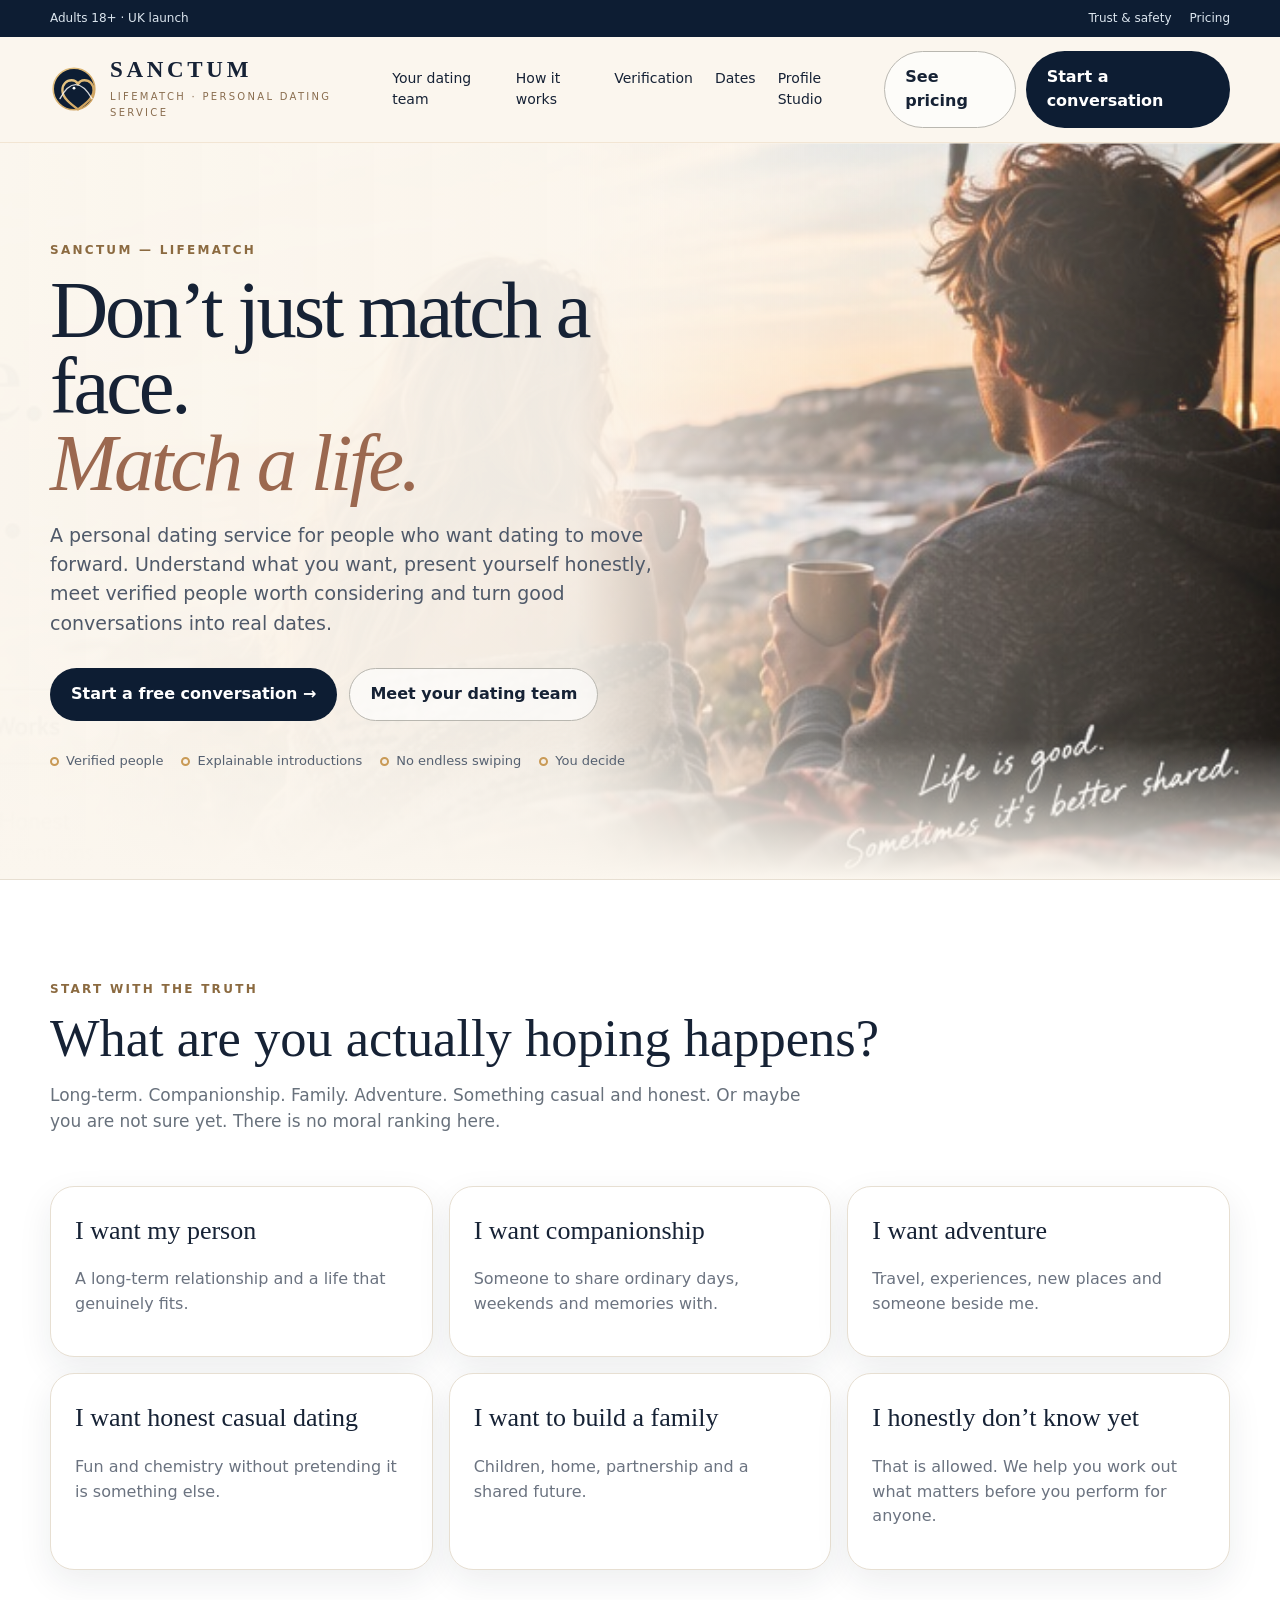
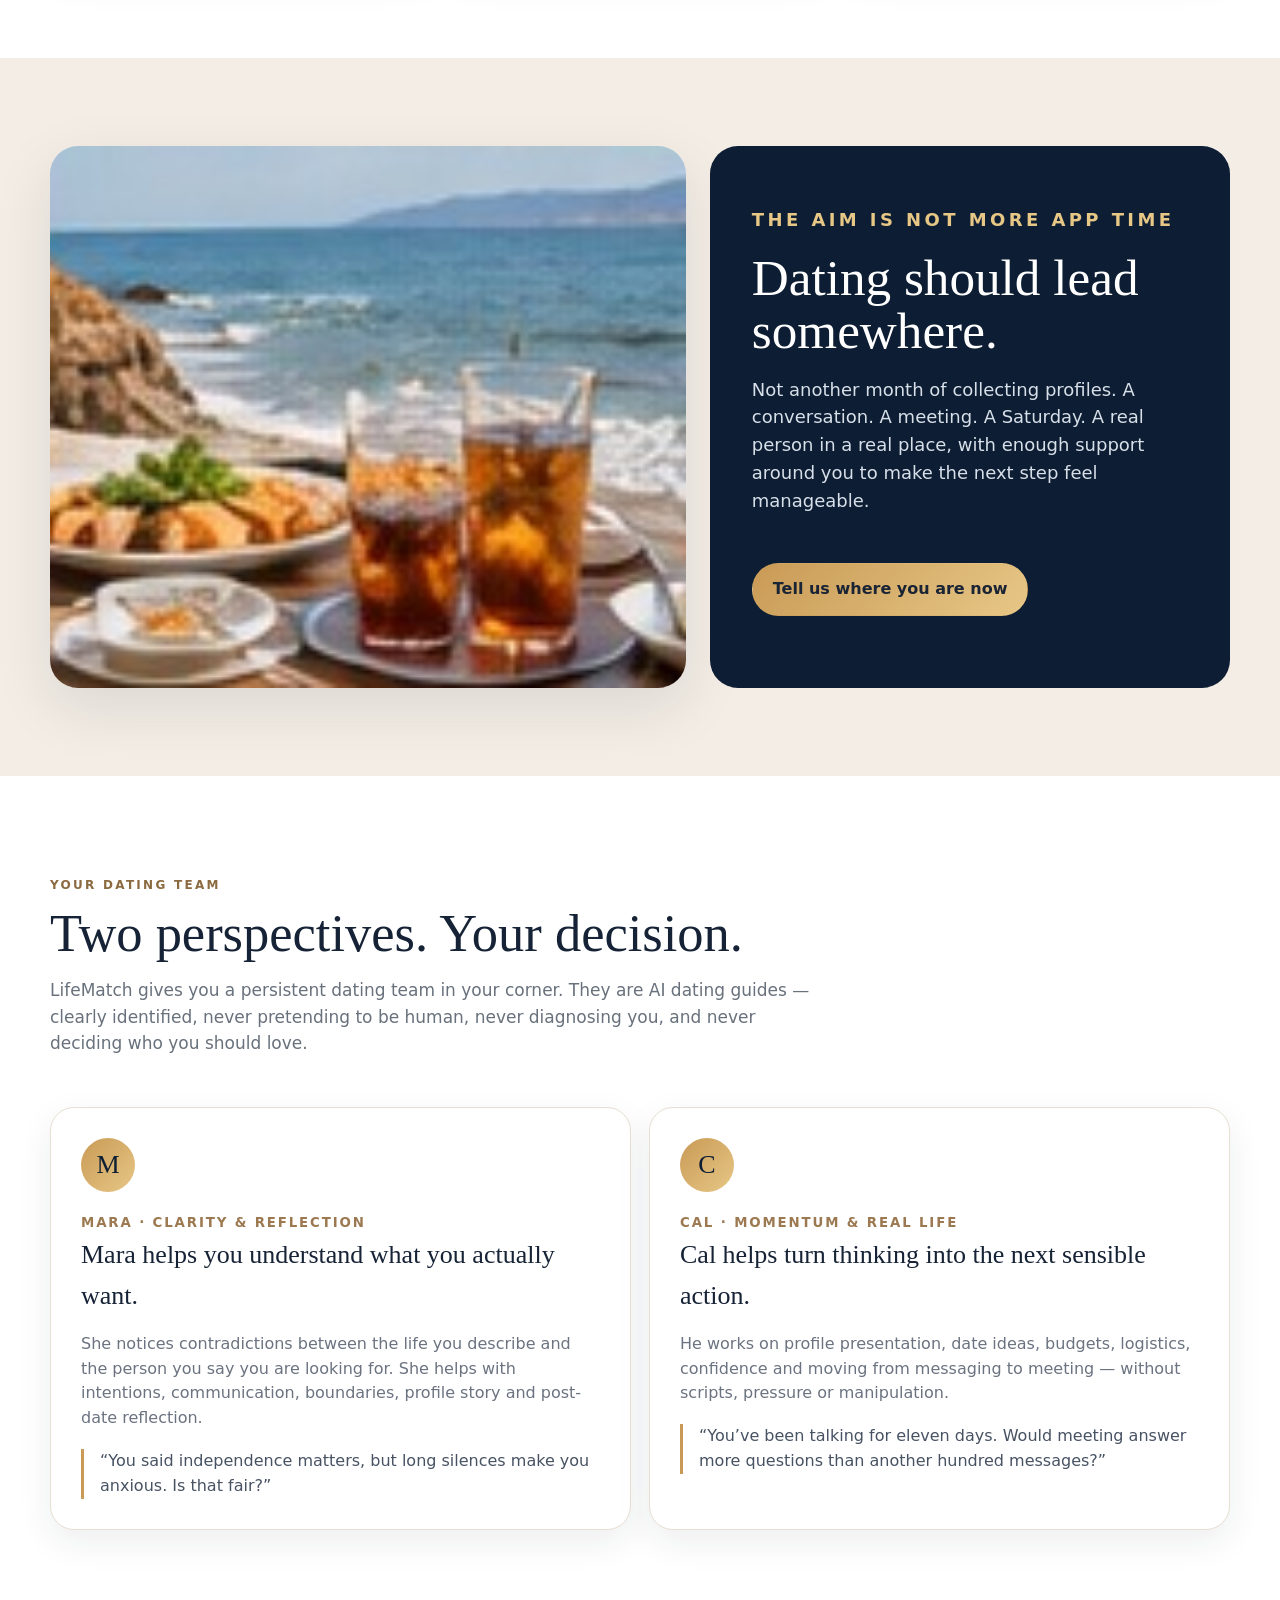
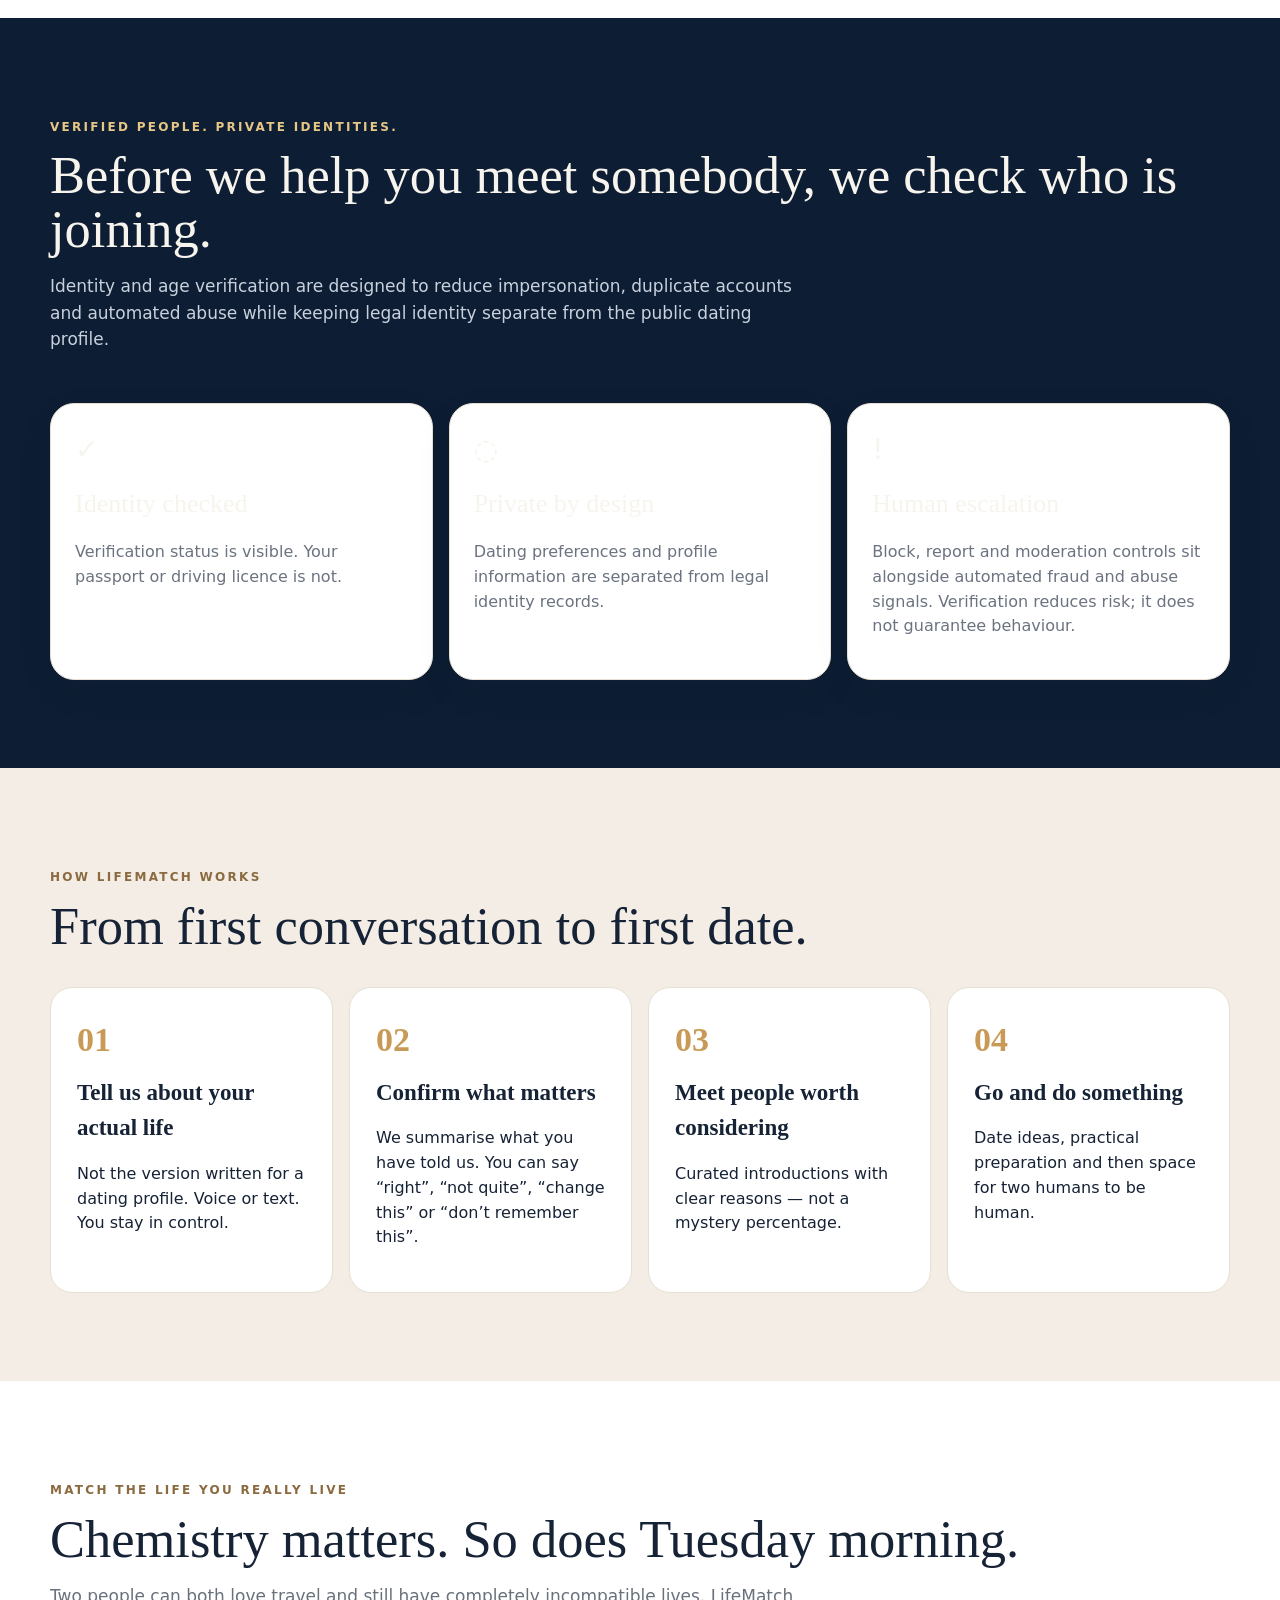
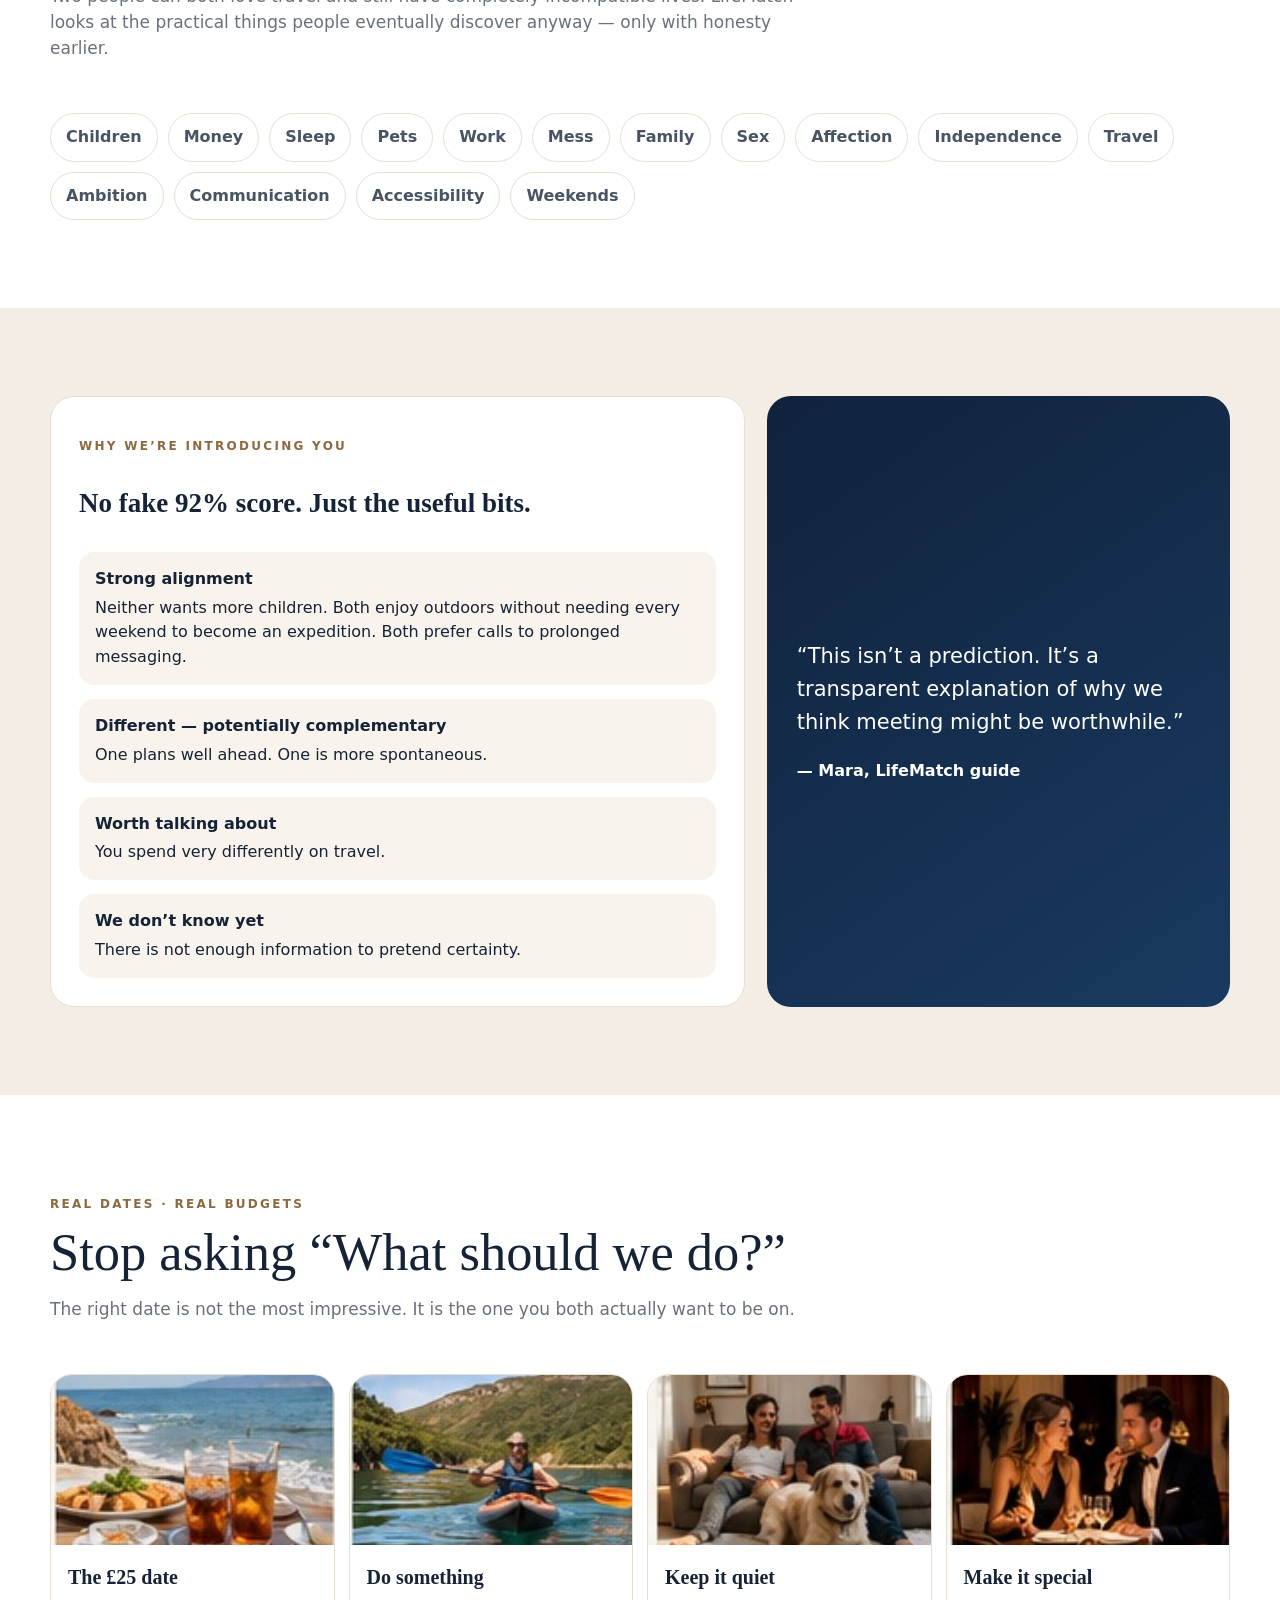
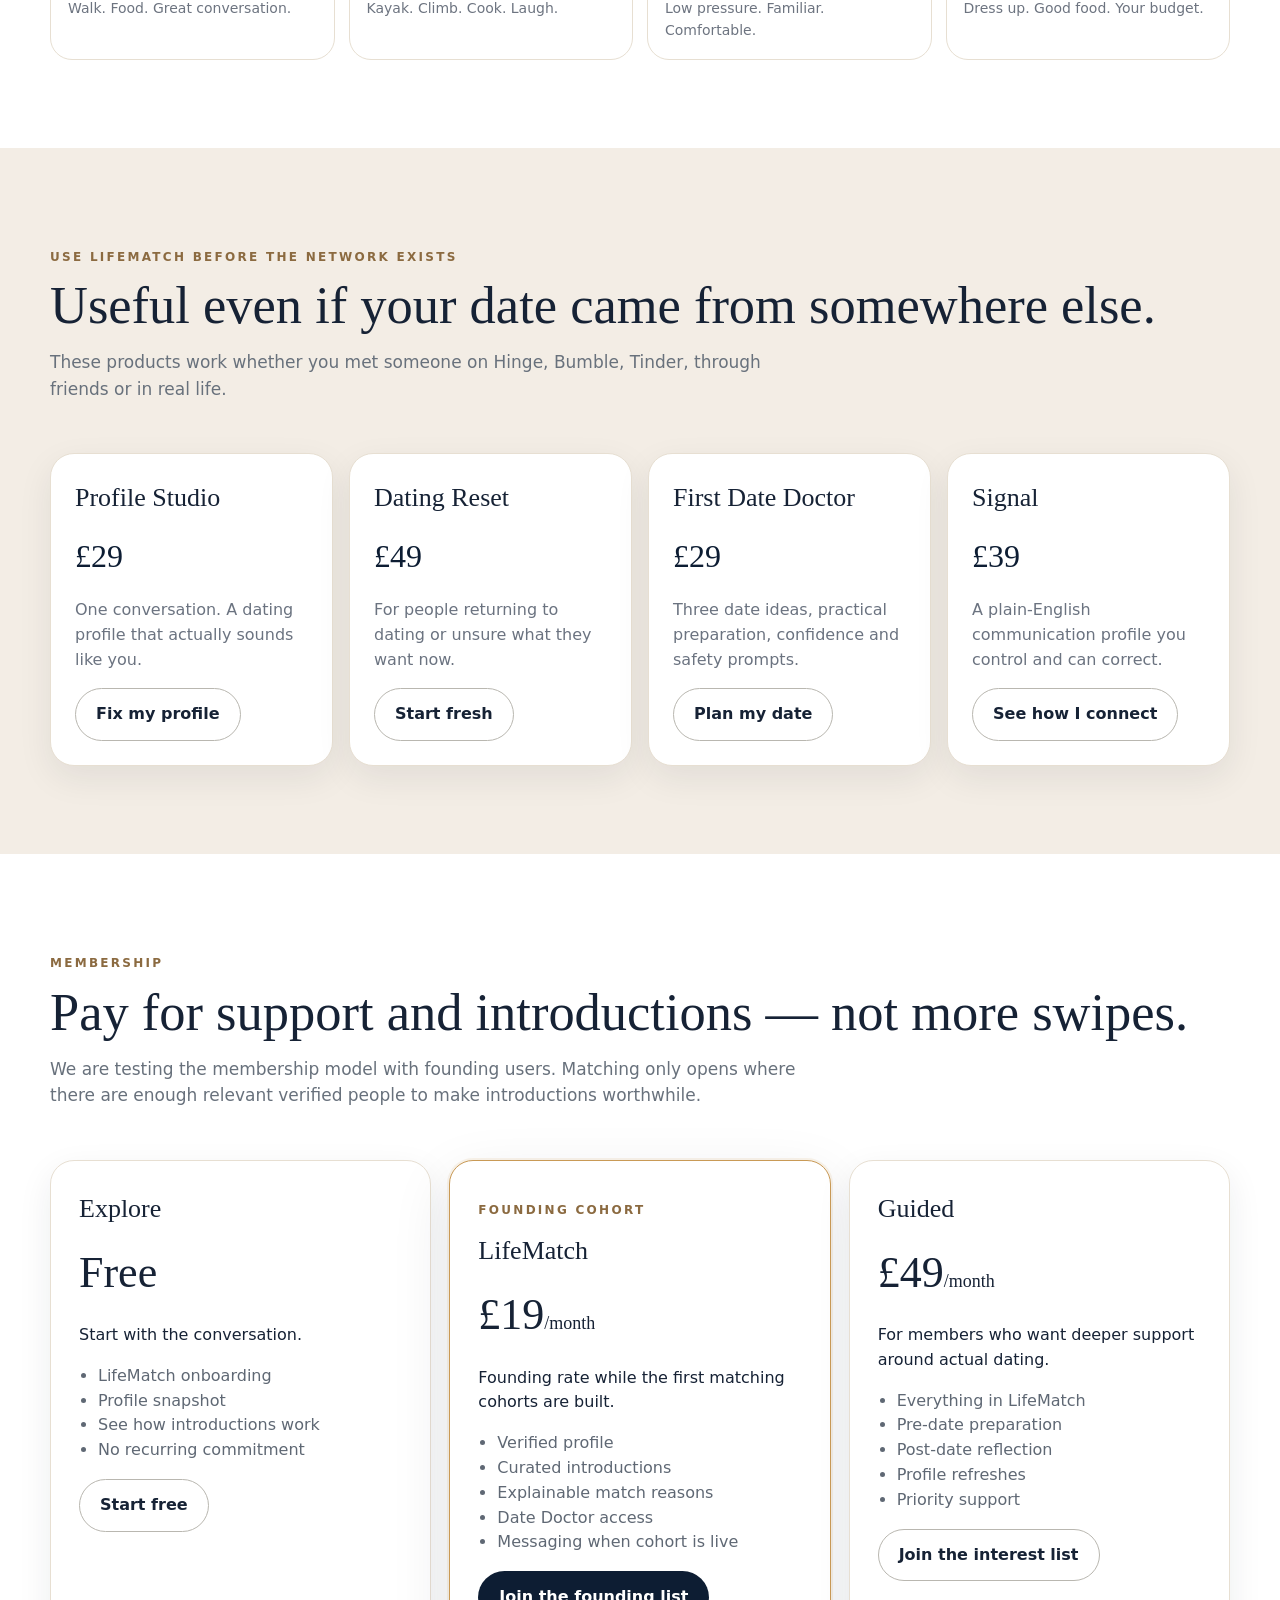
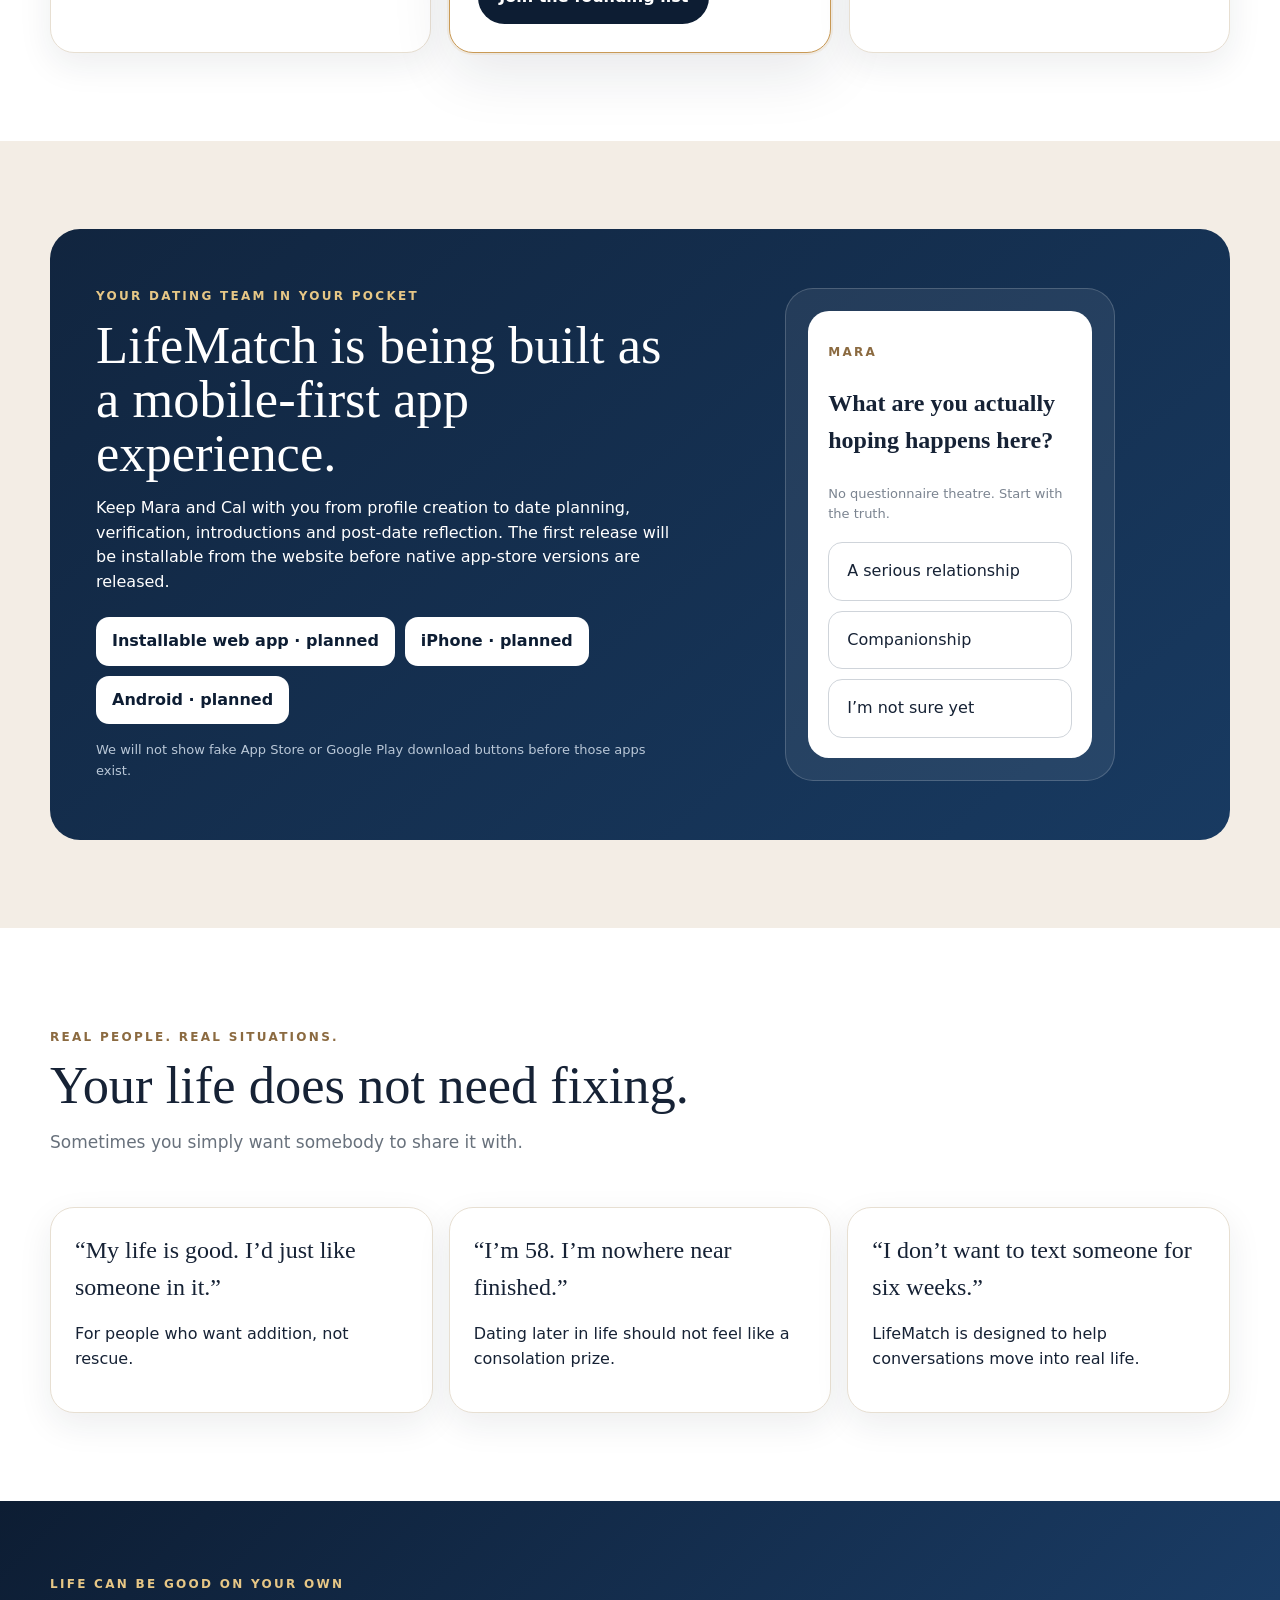
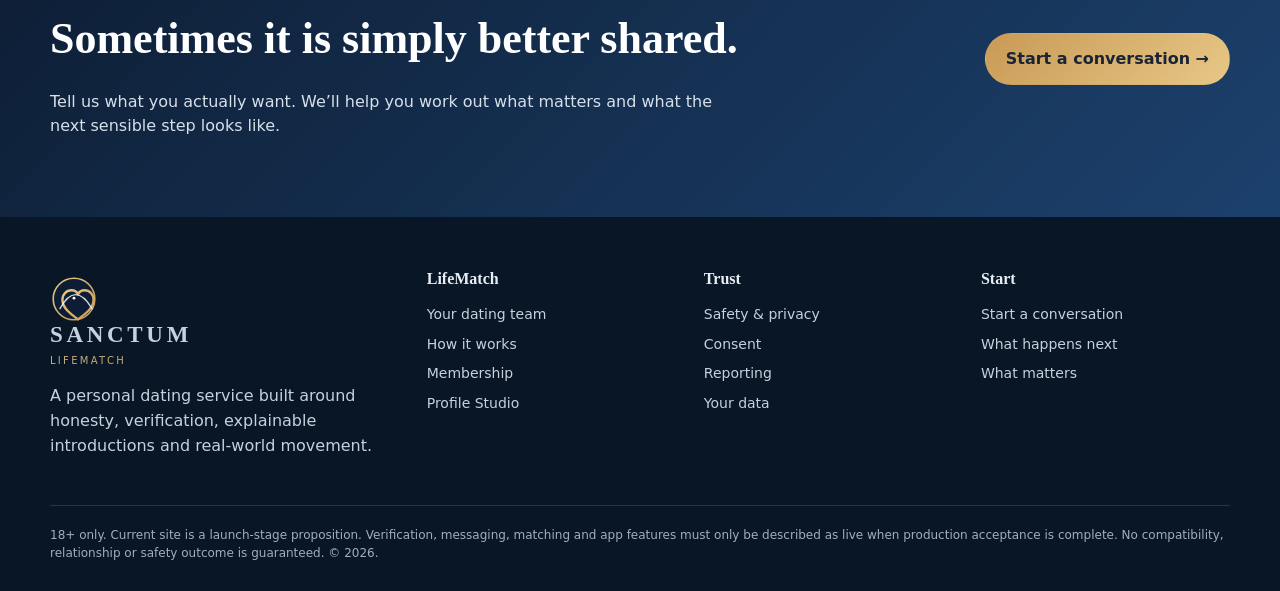
==== index.html @ 610a3b1f "Overhaul public site for Sanctum LifeMatch" ====
<!doctype html><html lang="en-GB"><head><meta charset="utf-8"><meta name="viewport" content="width=device-width,initial-scale=1"><title>Sanctum — LifeMatch | Don’t just match a face. Match a life.</title><meta name="description" content="Sanctum LifeMatch is a personal dating service built around verified people, honest intentions, real-life compatibility and a dating team in your corner."><link rel="stylesheet" href="assets/site.css"></head><body>
<div class="utility"><div class="wrap"><span>Adults 18+ · UK launch</span><span class="push"><a href="safety.html">Trust & safety</a><a href="#pricing">Pricing</a></span></div></div>
<header class="site-header"><div class="wrap nav"><a class="brand" href="index.html"><img class="brand-mark" src="assets/lifematch-mark.svg" alt="Sanctum LifeMatch"><span><strong class="brand-title">SANCTUM</strong><small class="brand-sub">LifeMatch · Personal dating service</small></span></a><button class="menu-toggle" aria-label="Menu">☰</button><nav class="nav-links"><a href="#team">Your dating team</a><a href="#how">How it works</a><a href="#trust">Verification</a><a href="#dates">Dates</a><a href="profile-studio.html">Profile Studio</a></nav><div class="nav-actions"><a class="btn btn-outline" href="#pricing">See pricing</a><a class="btn btn-primary" href="onboarding.html">Start a conversation</a></div></div></header>
<main>
<section class="hero"><div class="wrap hero-grid"><div class="hero-copy"><p class="eyebrow">SANCTUM — LIFEMATCH</p><h1>Don’t just match a face.<br><em>Match a life.</em></h1><p class="lead">A personal dating service for people who want dating to move forward. Understand what you want, present yourself honestly, meet verified people worth considering and turn good conversations into real dates.</p><div class="hero-actions"><a class="btn btn-primary" href="onboarding.html">Start a free conversation →</a><a class="btn btn-outline" href="#team">Meet your dating team</a></div><div class="trust-row"><span><i class="dot"></i>Verified people</span><span><i class="dot"></i>Explainable introductions</span><span><i class="dot"></i>No endless swiping</span><span><i class="dot"></i>You decide</span></div></div><div></div></div></section>

<section class="section section-white"><div class="wrap"><div class="section-head"><div><p class="eyebrow">START WITH THE TRUTH</p><h2>What are you actually hoping happens?</h2><p class="section-lead">Long-term. Companionship. Family. Adventure. Something casual and honest. Or maybe you are not sure yet. There is no moral ranking here.</p></div></div><div class="recognition-grid"><article class="recognition-card"><h3>I want my person</h3><p>A long-term relationship and a life that genuinely fits.</p></article><article class="recognition-card"><h3>I want companionship</h3><p>Someone to share ordinary days, weekends and memories with.</p></article><article class="recognition-card"><h3>I want adventure</h3><p>Travel, experiences, new places and someone beside me.</p></article><article class="recognition-card"><h3>I want honest casual dating</h3><p>Fun and chemistry without pretending it is something else.</p></article><article class="recognition-card"><h3>I want to build a family</h3><p>Children, home, partnership and a shared future.</p></article><article class="recognition-card"><h3>I honestly don’t know yet</h3><p>That is allowed. We help you work out what matters before you perform for anyone.</p></article></div></div></section>

<section class="section section-soft"><div class="wrap moment"><div class="moment-photo" role="img" aria-label="A real-world date moment"></div><div class="moment-copy"><p class="eyebrow" style="color:#e7c786">THE AIM IS NOT MORE APP TIME</p><h2>Dating should lead somewhere.</h2><p>Not another month of collecting profiles. A conversation. A meeting. A Saturday. A real person in a real place, with enough support around you to make the next step feel manageable.</p><div class="hero-actions"><a class="btn btn-gold" href="onboarding.html">Tell us where you are now</a></div></div></div></section>

<section id="team" class="section section-white"><div class="wrap"><div class="section-head"><div><p class="eyebrow">YOUR DATING TEAM</p><h2>Two perspectives. Your decision.</h2><p class="section-lead">LifeMatch gives you a persistent dating team in your corner. They are AI dating guides — clearly identified, never pretending to be human, never diagnosing you, and never deciding who you should love.</p></div></div><div class="guides-grid"><article class="guide-card"><div class="guide-badge">M</div><small>Mara · clarity & reflection</small><h3>Mara helps you understand what you actually want.</h3><p>She notices contradictions between the life you describe and the person you say you are looking for. She helps with intentions, communication, boundaries, profile story and post-date reflection.</p><div class="guide-quote">“You said independence matters, but long silences make you anxious. Is that fair?”</div></article><article class="guide-card"><div class="guide-badge">C</div><small>Cal · momentum & real life</small><h3>Cal helps turn thinking into the next sensible action.</h3><p>He works on profile presentation, date ideas, budgets, logistics, confidence and moving from messaging to meeting — without scripts, pressure or manipulation.</p><div class="guide-quote">“You’ve been talking for eleven days. Would meeting answer more questions than another hundred messages?”</div></article></div></div></section>

<section id="trust" class="section section-navy"><div class="wrap"><div class="section-head"><div><p class="eyebrow" style="color:#e7c786">VERIFIED PEOPLE. PRIVATE IDENTITIES.</p><h2>Before we help you meet somebody, we check who is joining.</h2><p class="section-lead">Identity and age verification are designed to reduce impersonation, duplicate accounts and automated abuse while keeping legal identity separate from the public dating profile.</p></div></div><div class="trust-grid"><article class="trust-card"><div class="trust-icon">✓</div><h3>Identity checked</h3><p>Verification status is visible. Your passport or driving licence is not.</p></article><article class="trust-card"><div class="trust-icon">◌</div><h3>Private by design</h3><p>Dating preferences and profile information are separated from legal identity records.</p></article><article class="trust-card"><div class="trust-icon">!</div><h3>Human escalation</h3><p>Block, report and moderation controls sit alongside automated fraud and abuse signals. Verification reduces risk; it does not guarantee behaviour.</p></article></div></div></section>

<section id="how" class="section section-soft"><div class="wrap"><div class="section-head"><div><p class="eyebrow">HOW LIFEMATCH WORKS</p><h2>From first conversation to first date.</h2></div></div><div class="steps"><article class="step"><b>01</b><h3>Tell us about your actual life</h3><p>Not the version written for a dating profile. Voice or text. You stay in control.</p></article><article class="step"><b>02</b><h3>Confirm what matters</h3><p>We summarise what you have told us. You can say “right”, “not quite”, “change this” or “don’t remember this”.</p></article><article class="step"><b>03</b><h3>Meet people worth considering</h3><p>Curated introductions with clear reasons — not a mystery percentage.</p></article><article class="step"><b>04</b><h3>Go and do something</h3><p>Date ideas, practical preparation and then space for two humans to be human.</p></article></div></div></section>

<section class="section section-white"><div class="wrap"><div class="section-head"><div><p class="eyebrow">MATCH THE LIFE YOU REALLY LIVE</p><h2>Chemistry matters. So does Tuesday morning.</h2><p class="section-lead">Two people can both love travel and still have completely incompatible lives. LifeMatch looks at the practical things people eventually discover anyway — only with honesty earlier.</p></div></div><div class="life-tags"><span>Children</span><span>Money</span><span>Sleep</span><span>Pets</span><span>Work</span><span>Mess</span><span>Family</span><span>Sex</span><span>Affection</span><span>Independence</span><span>Travel</span><span>Ambition</span><span>Communication</span><span>Accessibility</span><span>Weekends</span></div></div></section>

<section class="section section-soft"><div class="wrap match-example"><div class="match-panel"><p class="eyebrow">WHY WE’RE INTRODUCING YOU</p><h3>No fake 92% score. Just the useful bits.</h3><div class="match-list"><div class="match-row"><strong>Strong alignment</strong>Neither wants more children. Both enjoy outdoors without needing every weekend to become an expedition. Both prefer calls to prolonged messaging.</div><div class="match-row"><strong>Different — potentially complementary</strong>One plans well ahead. One is more spontaneous.</div><div class="match-row"><strong>Worth talking about</strong>You spend very differently on travel.</div><div class="match-row"><strong>We don’t know yet</strong>There is not enough information to pretend certainty.</div></div></div><div class="quote-panel"><p>“This isn’t a prediction. It’s a transparent explanation of why we think meeting might be worthwhile.”</p><strong>— Mara, LifeMatch guide</strong></div></div></section>

<section id="dates" class="section section-white"><div class="wrap"><div class="section-head"><div><p class="eyebrow">REAL DATES · REAL BUDGETS</p><h2>Stop asking “What should we do?”</h2><p class="section-lead">The right date is not the most impressive. It is the one you both actually want to be on.</p></div></div><div class="dates-grid"><article class="date-card"><img src="assets/date-beach.jpg" alt="Simple seaside date"><div class="copy"><h3>The £25 date</h3><p>Walk. Food. Great conversation.</p></div></article><article class="date-card"><img src="assets/date-kayak.jpg" alt="Kayaking date"><div class="copy"><h3>Do something</h3><p>Kayak. Climb. Cook. Laugh.</p></div></article><article class="date-card"><img src="assets/date-home.jpg" alt="Relaxing at home"><div class="copy"><h3>Keep it quiet</h3><p>Low pressure. Familiar. Comfortable.</p></div></article><article class="date-card"><img src="assets/date-dinner.jpg" alt="Dinner date"><div class="copy"><h3>Make it special</h3><p>Dress up. Good food. Your budget.</p></div></article></div></div></section>

<section class="section section-soft"><div class="wrap"><div class="section-head"><div><p class="eyebrow">USE LIFEMATCH BEFORE THE NETWORK EXISTS</p><h2>Useful even if your date came from somewhere else.</h2><p class="section-lead">These products work whether you met someone on Hinge, Bumble, Tinder, through friends or in real life.</p></div></div><div class="products-grid"><article class="product-card"><h3>Profile Studio</h3><div class="price-tag">£29</div><p>One conversation. A dating profile that actually sounds like you.</p><a class="btn btn-outline" href="profile-studio.html">Fix my profile</a></article><article class="product-card"><h3>Dating Reset</h3><div class="price-tag">£49</div><p>For people returning to dating or unsure what they want now.</p><a class="btn btn-outline" href="onboarding.html">Start fresh</a></article><article class="product-card"><h3>First Date Doctor</h3><div class="price-tag">£29</div><p>Three date ideas, practical preparation, confidence and safety prompts.</p><a class="btn btn-outline" href="onboarding.html">Plan my date</a></article><article class="product-card"><h3>Signal</h3><div class="price-tag">£39</div><p>A plain-English communication profile you control and can correct.</p><a class="btn btn-outline" href="onboarding.html">See how I connect</a></article></div></div></section>

<section id="pricing" class="section section-white"><div class="wrap"><div class="section-head"><div><p class="eyebrow">MEMBERSHIP</p><h2>Pay for support and introductions — not more swipes.</h2><p class="section-lead">We are testing the membership model with founding users. Matching only opens where there are enough relevant verified people to make introductions worthwhile.</p></div></div><div class="pricing-grid"><article class="price"><h3>Explore</h3><div class="amount">Free</div><p>Start with the conversation.</p><ul><li>LifeMatch onboarding</li><li>Profile snapshot</li><li>See how introductions work</li><li>No recurring commitment</li></ul><a class="btn btn-outline" href="onboarding.html">Start free</a></article><article class="price featured"><p class="eyebrow">FOUNDING COHORT</p><h3>LifeMatch</h3><div class="amount">£19<span style="font-size:18px">/month</span></div><p>Founding rate while the first matching cohorts are built.</p><ul><li>Verified profile</li><li>Curated introductions</li><li>Explainable match reasons</li><li>Date Doctor access</li><li>Messaging when cohort is live</li></ul><a class="btn btn-primary" href="onboarding.html">Join the founding list</a></article><article class="price"><h3>Guided</h3><div class="amount">£49<span style="font-size:18px">/month</span></div><p>For members who want deeper support around actual dating.</p><ul><li>Everything in LifeMatch</li><li>Pre-date preparation</li><li>Post-date reflection</li><li>Profile refreshes</li><li>Priority support</li></ul><a class="btn btn-outline" href="onboarding.html">Join the interest list</a></article></div></div></section>

<section class="section section-soft"><div class="wrap app-band"><div><p class="eyebrow" style="color:#e7c786">YOUR DATING TEAM IN YOUR POCKET</p><h2>LifeMatch is being built as a mobile-first app experience.</h2><p>Keep Mara and Cal with you from profile creation to date planning, verification, introductions and post-date reflection. The first release will be installable from the website before native app-store versions are released.</p><div class="app-badges"><span class="app-badge">Installable web app · planned</span><span class="app-badge">iPhone · planned</span><span class="app-badge">Android · planned</span></div><p class="small" style="color:#b9c7d7;margin-top:16px">We will not show fake App Store or Google Play download buttons before those apps exist.</p></div><div class="app-phone"><div class="screen"><p class="eyebrow">MARA</p><h3>What are you actually hoping happens here?</h3><p class="small">No questionnaire theatre. Start with the truth.</p><div class="choice-stack"><div class="choice-button">A serious relationship</div><div class="choice-button">Companionship</div><div class="choice-button">I’m not sure yet</div></div></div></div></div></section>

<section class="section section-white"><div class="wrap"><div class="section-head"><div><p class="eyebrow">REAL PEOPLE. REAL SITUATIONS.</p><h2>Your life does not need fixing.</h2><p class="section-lead">Sometimes you simply want somebody to share it with.</p></div></div><div class="story-grid"><article class="story-card"><blockquote>“My life is good. I’d just like someone in it.”</blockquote><p>For people who want addition, not rescue.</p></article><article class="story-card"><blockquote>“I’m 58. I’m nowhere near finished.”</blockquote><p>Dating later in life should not feel like a consolation prize.</p></article><article class="story-card"><blockquote>“I don’t want to text someone for six weeks.”</blockquote><p>LifeMatch is designed to help conversations move into real life.</p></article></div></div></section>

<section class="cta-band"><div class="wrap"><div><p class="eyebrow" style="color:#e7c786">LIFE CAN BE GOOD ON YOUR OWN</p><h2>Sometimes it is simply better shared.</h2><p style="color:#d6e0ea;max-width:700px">Tell us what you actually want. We’ll help you work out what matters and what the next sensible step looks like.</p></div><a class="btn btn-gold" href="onboarding.html">Start a conversation →</a></div></section>
</main>
<footer class="footer"><div class="wrap"><div class="footer-grid"><div><a class="brand" href="index.html"><img class="brand-mark" src="assets/lifematch-mark.svg" alt="Sanctum LifeMatch"><span><strong class="brand-title">SANCTUM</strong><small class="brand-sub" style="color:#c9aa79">LifeMatch</small></span></a><p style="color:#c7d0dc;max-width:440px">A personal dating service built around honesty, verification, explainable introductions and real-world movement.</p></div><div><h4>LifeMatch</h4><a href="#team">Your dating team</a><a href="#how">How it works</a><a href="#pricing">Membership</a><a href="profile-studio.html">Profile Studio</a></div><div><h4>Trust</h4><a href="safety.html">Safety & privacy</a><a href="safety.html#consent">Consent</a><a href="safety.html#reporting">Reporting</a><a href="safety.html#data">Your data</a></div><div><h4>Start</h4><a href="onboarding.html">Start a conversation</a><a href="how-it-works.html">What happens next</a><a href="what-matters.html">What matters</a></div></div><div class="legal">18+ only. Current site is a launch-stage proposition. Verification, messaging, matching and app features must only be described as live when production acceptance is complete. No compatibility, relationship or safety outcome is guaranteed. © 2026.</div></div></footer>
</body></html>
---- assets/site.css ----
:root{--navy:#0d1d33;--navy2:#173153;--gold:#c99a56;--gold2:#e7c786;--cream:#fbf6ee;--paper:#fffdfa;--ink:#162235;--muted:#697383;--sage:#87998c;--clay:#bb735b;--rose:#b56e72;--line:#e7dfd2;--soft:#f3ede5;--white:#fff;--shadow:0 20px 60px rgba(20,32,48,.10);--shadow2:0 12px 34px rgba(20,32,48,.08)}*{box-sizing:border-box}html{scroll-behavior:smooth}body{margin:0;font-family:Inter,ui-sans-serif,system-ui,-apple-system,BlinkMacSystemFont,"Segoe UI",sans-serif;color:var(--ink);background:var(--cream);line-height:1.55}img{max-width:100%;display:block}a{color:inherit;text-decoration:none}button,input,textarea,select{font:inherit}.wrap{width:min(1180px,calc(100% - 40px));margin:auto}.utility{background:var(--navy);color:#dce6ef;font-size:12px}.utility .wrap{display:flex;gap:18px;padding:9px 0;align-items:center}.utility .push{margin-left:auto;display:flex;gap:18px}.site-header{position:sticky;top:0;z-index:50;background:rgba(251,246,238,.94);backdrop-filter:blur(16px);border-bottom:1px solid rgba(201,154,86,.18)}.nav{display:flex;align-items:center;gap:28px;padding:14px 0}.brand{display:flex;align-items:center;gap:12px;min-width:252px}.brand-mark{width:48px;height:48px}.brand-title{font-family:Georgia,"Times New Roman",serif;font-size:23px;letter-spacing:.16em;line-height:1}.brand-sub{display:block;margin-top:4px;font-size:10px;letter-spacing:.23em;color:#8a6e4f;text-transform:uppercase}.nav-links{display:flex;gap:22px;margin-left:auto;font-size:14px}.nav-links a:hover{color:var(--gold)}.nav-actions{display:flex;gap:10px}.menu-toggle{display:none;border:0;background:none;font-size:24px;color:var(--navy)}.btn{display:inline-flex;align-items:center;justify-content:center;gap:8px;border-radius:999px;padding:13px 20px;font-weight:750;border:1px solid transparent;transition:.2s;cursor:pointer}.btn:hover{transform:translateY(-1px)}.btn-primary{background:var(--navy);color:#fff}.btn-primary:hover{background:var(--navy2)}.btn-gold{background:linear-gradient(135deg,var(--gold),var(--gold2));color:#1a2434}.btn-outline{border-color:#b9b7b0;background:rgba(255,255,255,.66)}.btn-soft{background:#efe6da;color:var(--navy)}.hero{position:relative;overflow:hidden;background:linear-gradient(90deg,rgba(251,246,238,.98) 0%,rgba(251,246,238,.94) 45%,rgba(251,246,238,.38) 68%,rgba(251,246,238,.1) 100%),url('hero-wide.jpg') center right/cover no-repeat;min-height:720px;display:flex;align-items:center;border-bottom:1px solid var(--line)}.hero:after{content:"";position:absolute;inset:auto 0 0;height:140px;background:linear-gradient(transparent,var(--cream));pointer-events:none}.hero-grid{display:grid;grid-template-columns:1.05fr .95fr;align-items:center;position:relative;z-index:1}.hero-copy{padding:86px 0 108px;max-width:690px}.eyebrow{text-transform:uppercase;letter-spacing:.19em;font-size:12px;font-weight:850;color:#8b6a40}.hero h1,.page-hero h1,h2,h3,.serif{font-family:Georgia,"Times New Roman",serif}.hero h1{font-size:clamp(58px,6.3vw,94px);line-height:.95;font-weight:500;letter-spacing:-.04em;margin:0}.hero h1 em{font-weight:400;color:#9b684f}.lead{font-size:19px;max-width:650px;color:#4f5969}.hero-actions{display:flex;flex-wrap:wrap;gap:12px;margin:30px 0}.trust-row{display:flex;flex-wrap:wrap;gap:18px;font-size:13px;color:#566171}.trust-row span{display:flex;align-items:center;gap:7px}.dot{width:9px;height:9px;border:2px solid var(--gold);border-radius:50%}.section{padding:88px 0}.section-soft{background:var(--soft)}.section-white{background:#fff}.section-navy{background:var(--navy);color:#f7f4ed}.section-head{display:flex;justify-content:space-between;gap:30px;align-items:end;margin-bottom:34px}.section h2{font-family:Georgia,"Times New Roman",serif;font-size:clamp(38px,4.1vw,60px);line-height:1.03;font-weight:500;margin:0}.section-lead{max-width:760px;color:#68717c;font-size:17px}.section-navy .section-lead{color:#c8d1dd}.recognition-grid{display:grid;grid-template-columns:repeat(3,1fr);gap:16px}.recognition-card,.guide-card,.product-card,.price,.trust-card,.story-card,.content-card{background:#fff;border:1px solid var(--line);border-radius:24px;box-shadow:var(--shadow2)}.recognition-card{padding:24px;min-height:170px}.recognition-card h3,.guide-card h3,.product-card h3,.price h3,.trust-card h3{margin:0;font-size:26px;font-weight:500}.recognition-card p,.guide-card p,.product-card p,.trust-card p{color:#6b7380}.moment{display:grid;grid-template-columns:1.1fr .9fr;gap:24px;align-items:stretch}.moment-photo{min-height:460px;border-radius:28px;overflow:hidden;background:url('date-beach.jpg') center/cover no-repeat;box-shadow:var(--shadow)}.moment-copy{padding:42px;border-radius:28px;background:var(--navy);color:#fff;display:flex;flex-direction:column;justify-content:center}.moment-copy h2{font-size:clamp(38px,4vw,58px)}.moment-copy p{color:#d7dfE8;font-size:18px}.guides-grid{display:grid;grid-template-columns:1fr 1fr;gap:18px}.guide-card{padding:30px;position:relative;overflow:hidden}.guide-badge{width:54px;height:54px;border-radius:50%;display:grid;place-items:center;background:linear-gradient(135deg,var(--gold),var(--gold2));font-family:Georgia,serif;font-size:26px;color:var(--navy);margin-bottom:18px}.guide-card small{letter-spacing:.14em;text-transform:uppercase;color:#9c7951;font-weight:800}.guide-quote{border-left:3px solid var(--gold);padding-left:16px;margin-top:18px;color:#475263}.trust-grid{display:grid;grid-template-columns:repeat(3,1fr);gap:16px}.trust-card{padding:24px}.trust-icon{font-size:28px;margin-bottom:12px}.steps{display:grid;grid-template-columns:repeat(4,1fr);gap:16px}.step{padding:26px;border-radius:22px;background:#fff;border:1px solid var(--line)}.step b{font-family:Georgia,serif;font-size:34px;color:var(--gold)}.step h3{font-size:23px;margin:8px 0}.life-tags{display:flex;flex-wrap:wrap;gap:10px;margin-top:28px}.life-tags span{padding:11px 15px;border-radius:999px;background:#fff;border:1px solid var(--line);font-weight:700;color:#485464}.match-example{display:grid;grid-template-columns:1.2fr .8fr;gap:22px}.match-panel{background:#fff;border:1px solid var(--line);border-radius:24px;padding:28px}.match-panel h3{font-size:27px}.match-list{display:grid;gap:14px;margin-top:18px}.match-row{padding:15px 16px;border-radius:15px;background:#f8f4ed}.match-row strong{display:block;margin-bottom:4px}.quote-panel{background:linear-gradient(145deg,#10223b,#193a61);border-radius:24px;padding:30px;color:#fff;display:flex;flex-direction:column;justify-content:center}.quote-panel p{font-size:21px}.dates-grid{display:grid;grid-template-columns:repeat(4,1fr);gap:14px}.date-card{background:#fff;border:1px solid var(--line);border-radius:22px;overflow:hidden}.date-card img{width:100%;height:170px;object-fit:cover}.date-card .copy{padding:17px}.date-card h3{font-size:20px;margin:0}.date-card p{margin:.35rem 0 0;color:#6d7480;font-size:14px}.products-grid{display:grid;grid-template-columns:repeat(4,1fr);gap:16px}.product-card{padding:24px}.product-card .price-tag{font-family:Georgia,serif;font-size:32px;color:var(--navy);margin:14px 0}.product-card ul,.price ul{padding-left:19px;color:#5f6874}.pricing-grid{display:grid;grid-template-columns:repeat(3,1fr);gap:18px}.price{padding:28px}.price.featured{border-color:var(--gold);box-shadow:0 0 0 2px rgba(201,154,86,.12),var(--shadow)}.price .amount{font-family:Georgia,serif;font-size:44px;margin:10px 0}.app-band{display:grid;grid-template-columns:1fr .8fr;gap:36px;align-items:center;padding:46px;border-radius:30px;background:linear-gradient(140deg,#11253f,#183a61);color:#fff}.app-phone{border:1px solid rgba(255,255,255,.18);border-radius:28px;padding:22px;background:rgba(255,255,255,.07);max-width:330px;margin:auto}.app-phone .screen{background:#fff;color:var(--ink);border-radius:21px;padding:20px}.app-phone .screen h3{font-size:24px}.app-badges{display:flex;flex-wrap:wrap;gap:10px;margin-top:22px}.app-badge{padding:12px 16px;border-radius:13px;background:#fff;color:var(--navy);font-weight:800}.story-grid{display:grid;grid-template-columns:repeat(3,1fr);gap:16px}.story-card{padding:24px}.story-card blockquote{font-family:Georgia,serif;font-size:24px;margin:0 0 12px}.cta-band{background:linear-gradient(135deg,var(--navy),#1c416d);color:#fff;padding:62px 0}.cta-band .wrap{display:flex;justify-content:space-between;gap:30px;align-items:center}.cta-band h2{font-size:44px;margin:0}.footer{background:#091626;color:#e7edf3;padding:50px 0 28px}.footer-grid{display:grid;grid-template-columns:1.4fr repeat(3,1fr);gap:28px}.footer h4{margin:0 0 12px;font-family:Georgia,serif}.footer a{display:block;margin:8px 0;color:#c7d0dc;font-size:14px}.legal{border-top:1px solid #24364c;margin-top:30px;padding-top:20px;color:#9fafc0;font-size:12px}.page-hero{padding:92px 0 62px;background:linear-gradient(135deg,#fffaf4,#edf2f6)}.page-hero h1{font-size:clamp(48px,5vw,76px);line-height:.98;margin:0;max-width:880px}.page-grid{display:grid;grid-template-columns:1.1fr .9fr;gap:24px}.content-card{padding:28px}.content-card h2{font-size:36px}.notice{padding:20px;border-radius:16px;background:#edf3f8;border:1px solid #cfd9e4}.choice-stack{display:grid;gap:10px;margin-top:18px}.choice-button{width:100%;text-align:left;padding:16px 18px;border:1px solid #cfd4da;border-radius:14px;background:#fff;cursor:pointer}.choice-button:hover,.choice-button.selected{border-color:var(--gold);background:#fffaf1}.small{font-size:13px;color:#7b8490}.status-pill{display:inline-flex;padding:7px 11px;border-radius:999px;background:#edf3f8;color:#45617d;font-size:12px;font-weight:800}.faq details{background:#fff;border:1px solid var(--line);border-radius:14px;padding:16px 18px;margin:10px 0}.faq summary{font-weight:700;cursor:pointer}.inline-list{display:flex;flex-wrap:wrap;gap:10px}.inline-list span{padding:9px 12px;background:#f5efe6;border-radius:999px}@media(max-width:980px){.nav-links{display:none}.nav-actions .btn-outline{display:none}.menu-toggle{display:block;margin-left:auto}.hero{background:linear-gradient(rgba(251,246,238,.88),rgba(251,246,238,.96)),url('hero-wide.jpg') center/cover no-repeat;min-height:auto}.hero-grid,.moment,.match-example,.app-band,.page-grid,.footer-grid{grid-template-columns:1fr}.hero-copy{padding:72px 0}.recognition-grid,.trust-grid,.story-grid{grid-template-columns:1fr 1fr}.steps,.products-grid,.dates-grid{grid-template-columns:1fr 1fr}.pricing-grid{grid-template-columns:1fr}.guides-grid{grid-template-columns:1fr}.cta-band .wrap{display:block}.cta-band .btn{margin-top:18px}}@media(max-width:600px){.utility{display:none}.wrap{width:min(100% - 24px,1180px)}.nav{padding:11px 0}.brand{min-width:0}.brand-title{font-size:18px}.brand-sub{font-size:8px}.hero-copy{padding:56px 0 72px}.lead{font-size:17px}.section{padding:62px 0}.section-head{display:block}.recognition-grid,.trust-grid,.story-grid,.steps,.products-grid,.dates-grid{grid-template-columns:1fr}.moment-photo{min-height:300px}.app-band{padding:28px}.cta-band h2{font-size:34px}.footer-grid{grid-template-columns:1fr 1fr}}
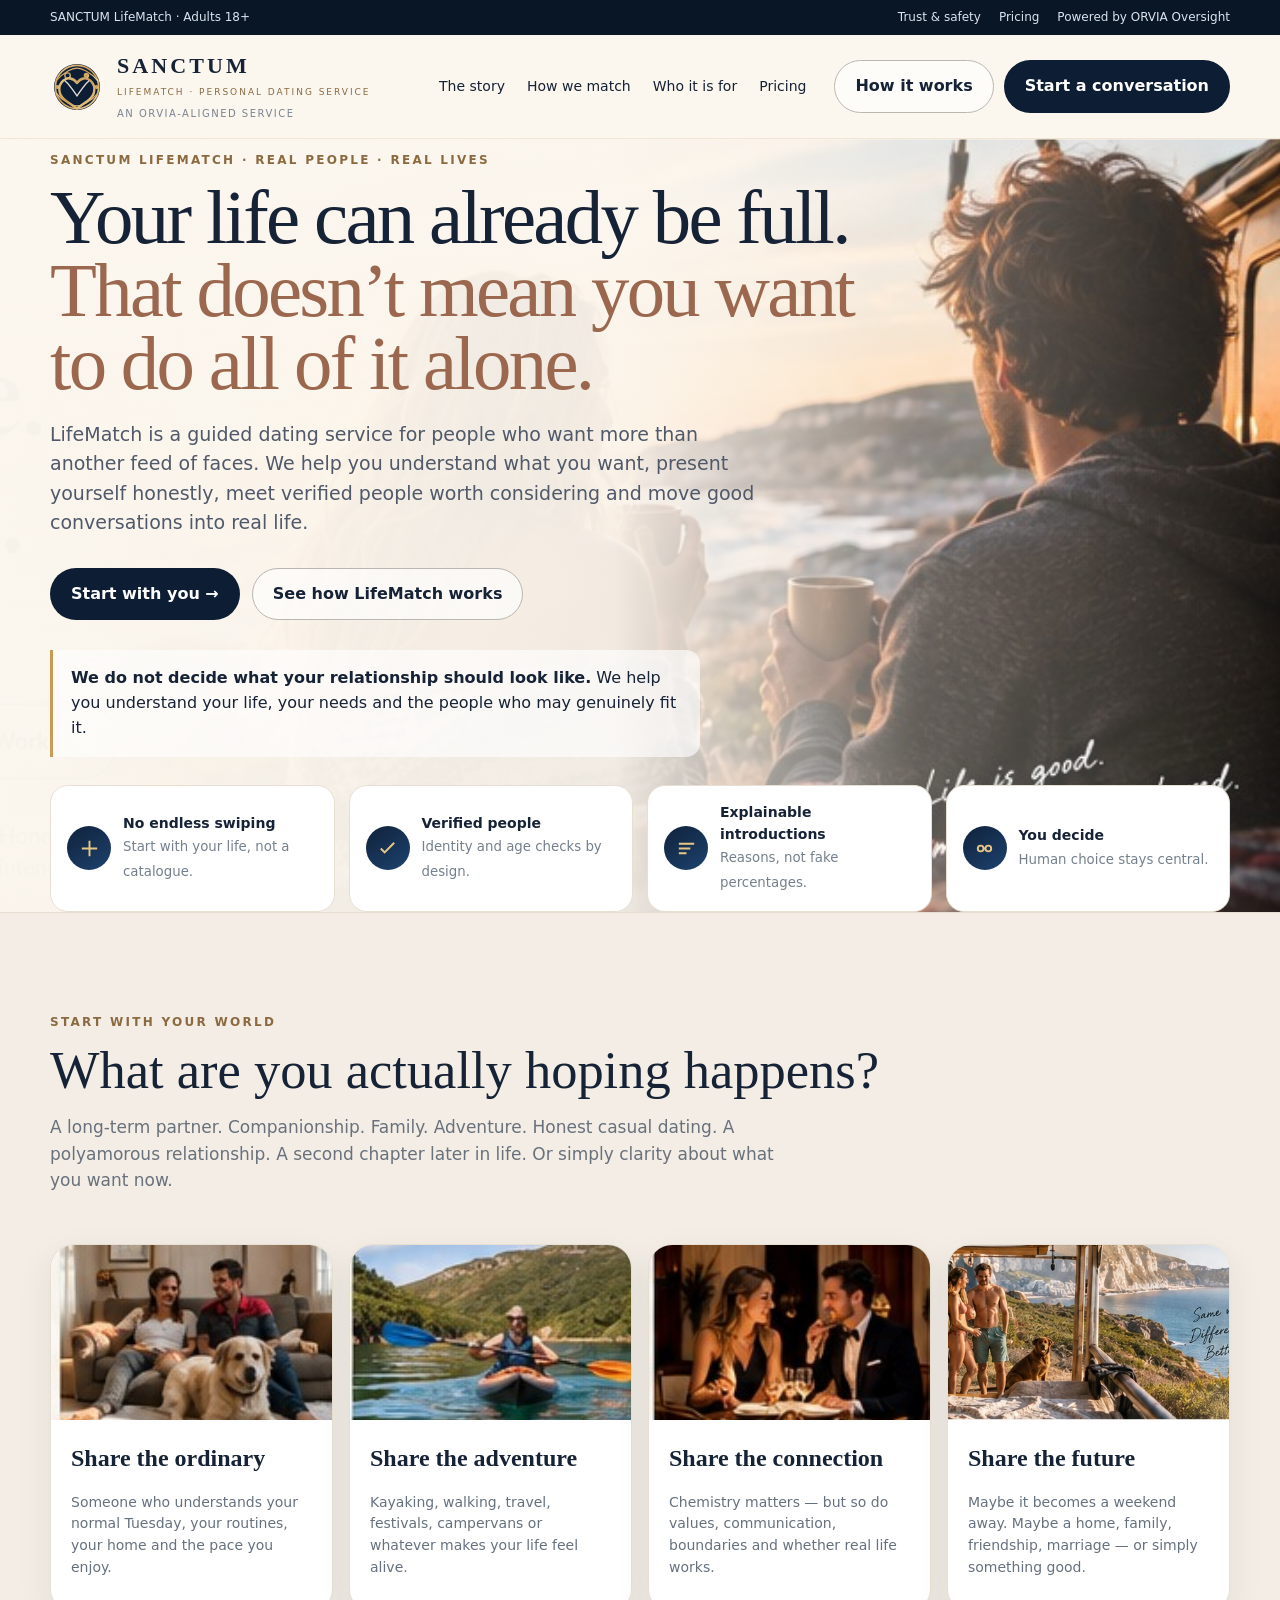
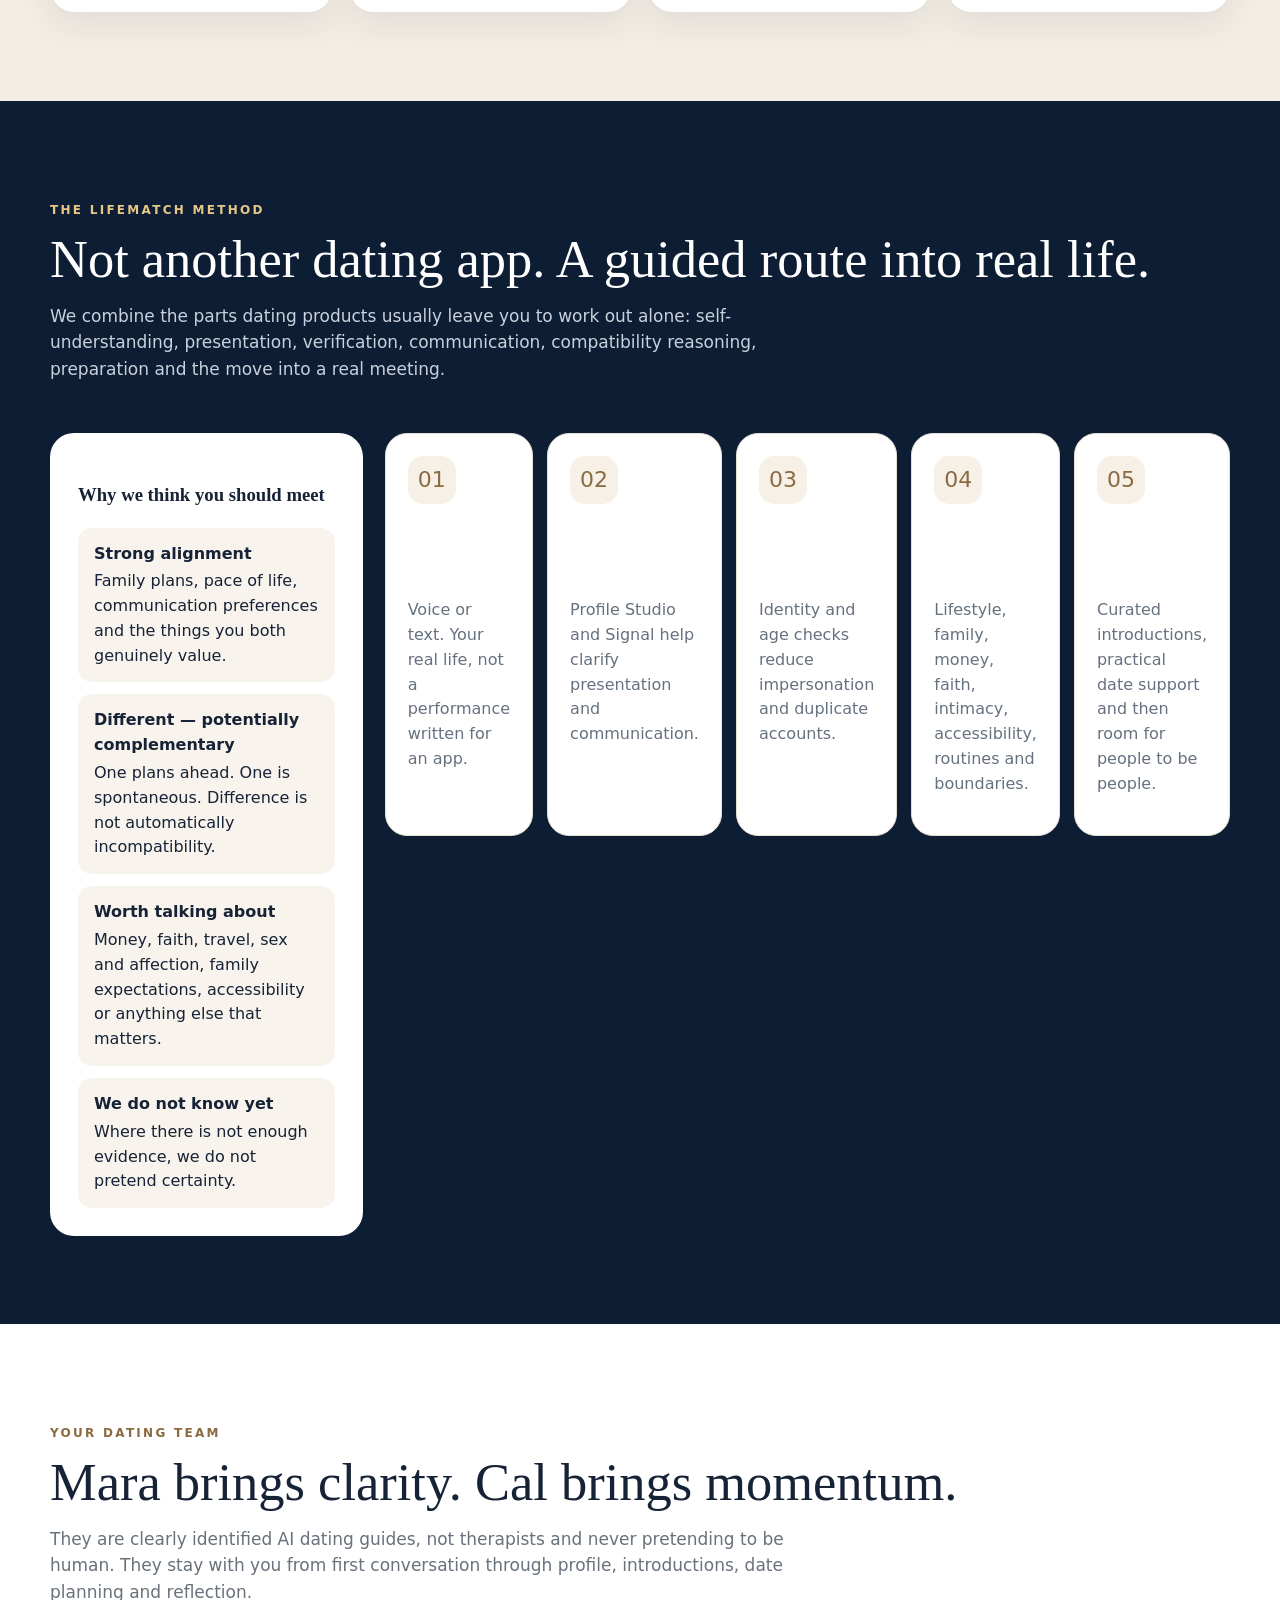
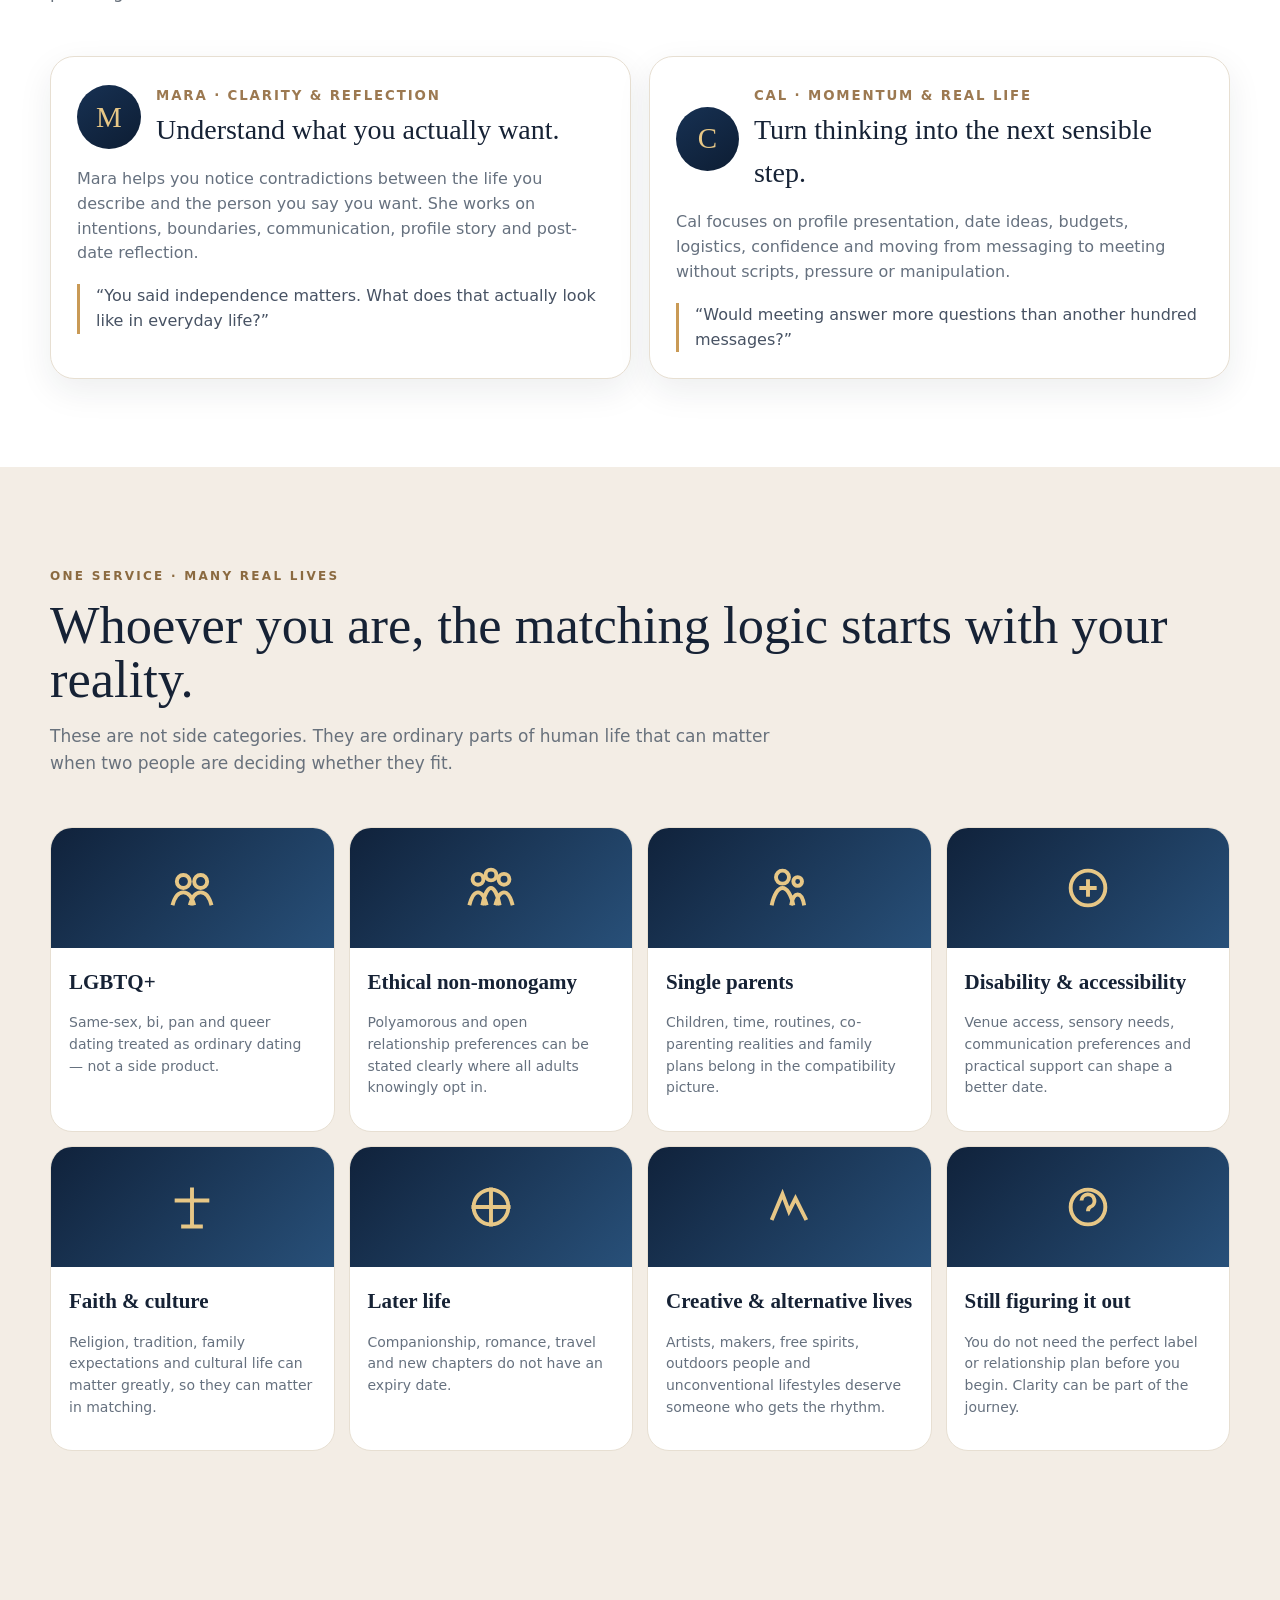
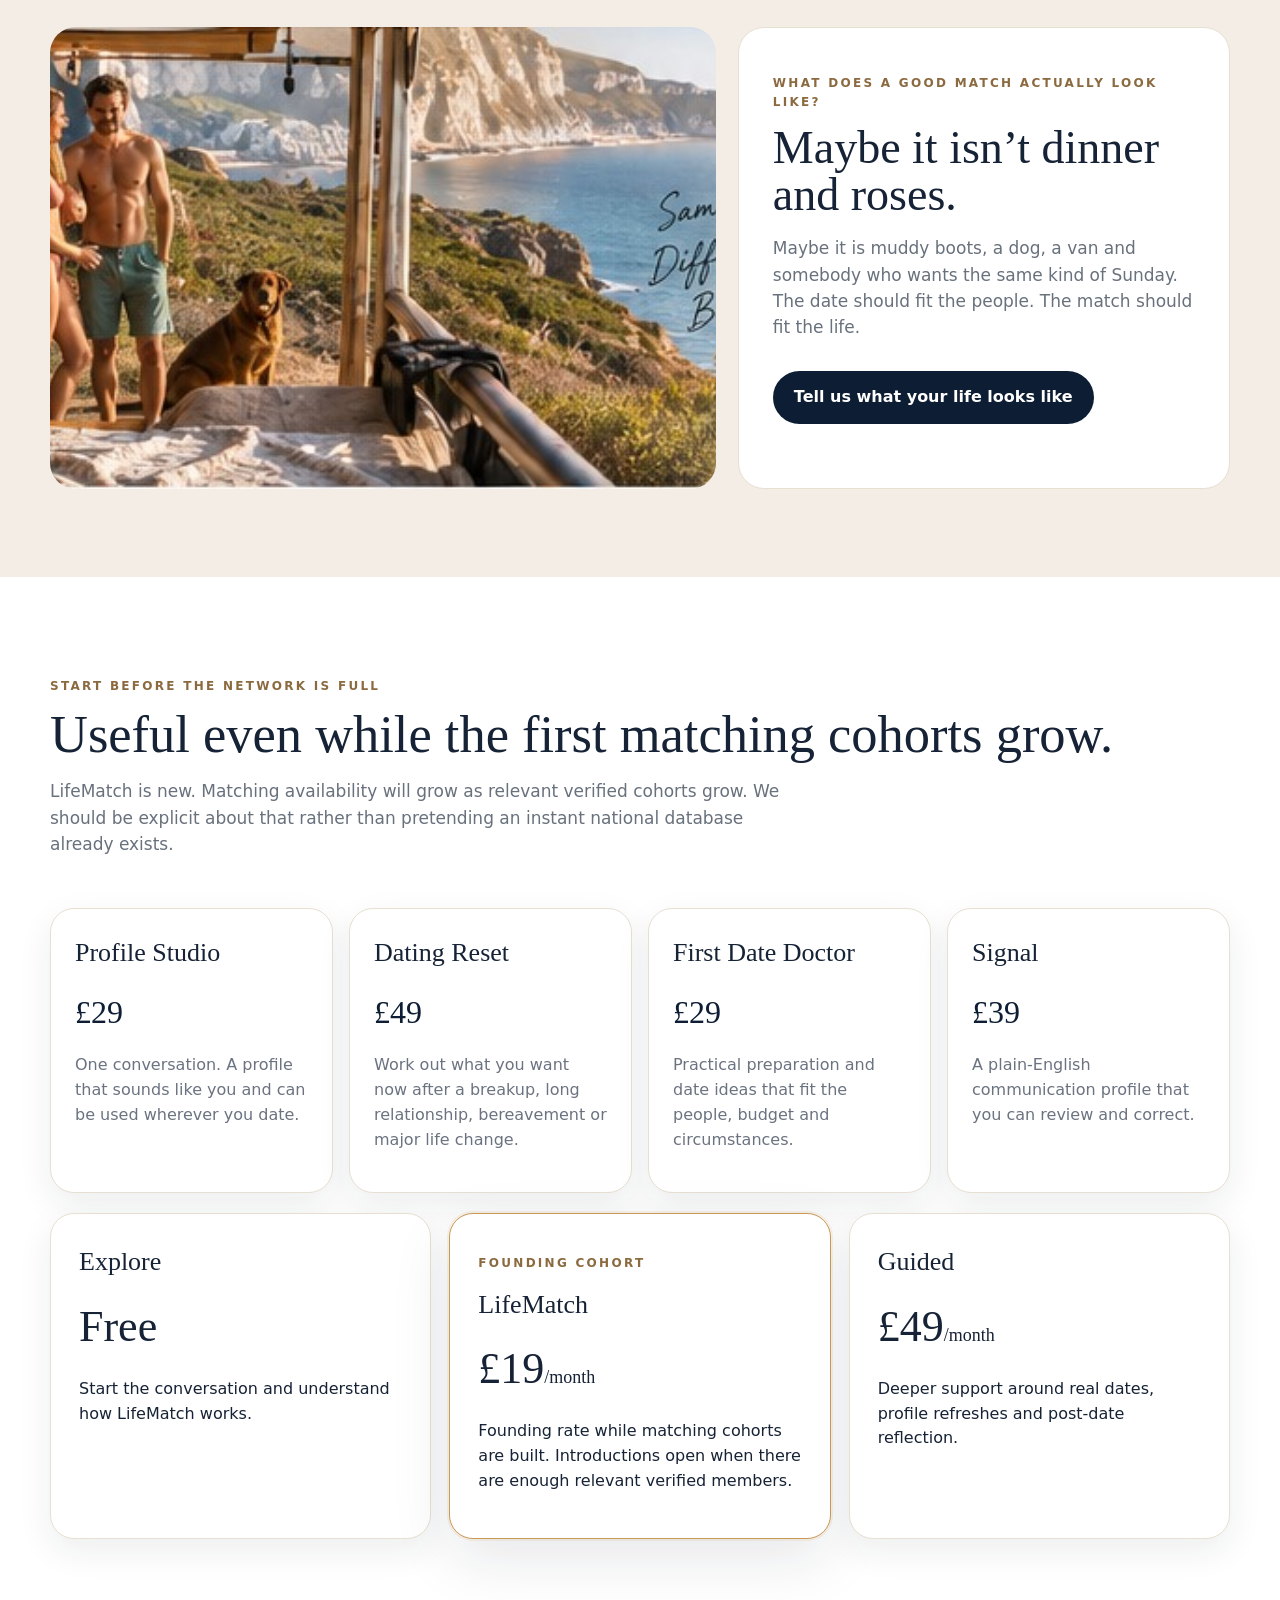
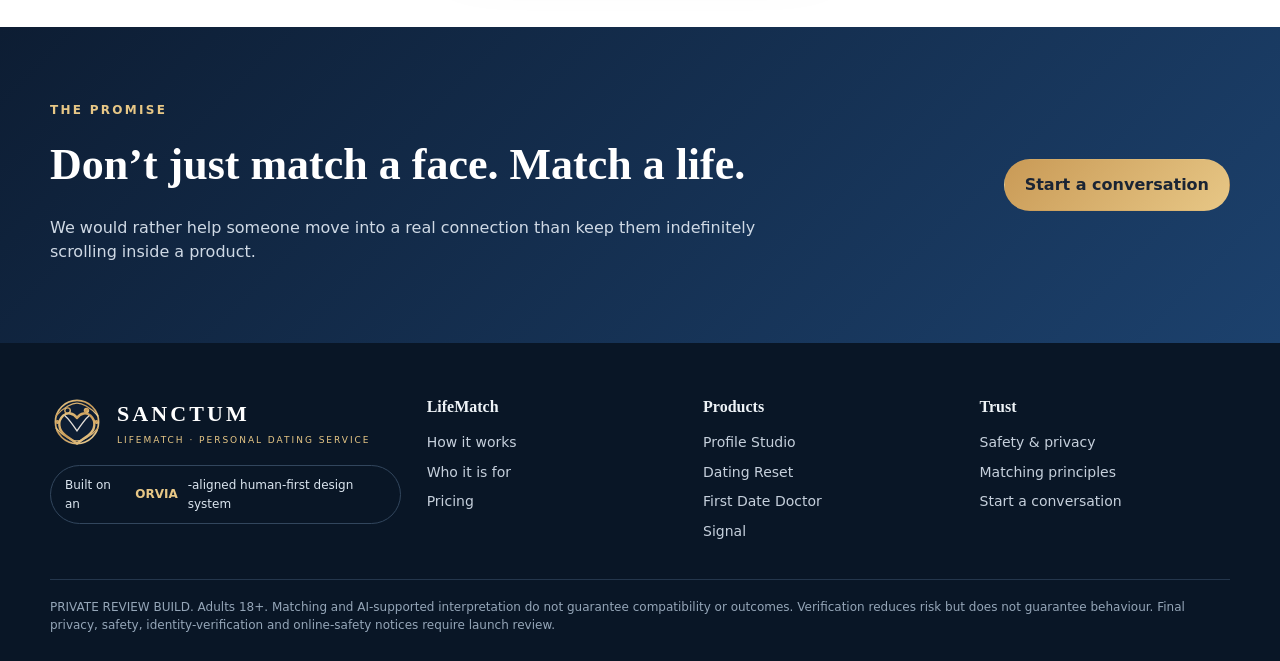
==== commit 46baaacf: "Publish ORVIA-aligned Sanctum LifeMatch experience at root" ====
--- a/index.html
+++ b/index.html
@@ -1,34 +1 @@
-<!doctype html><html lang="en-GB"><head><meta charset="utf-8"><meta name="viewport" content="width=device-width,initial-scale=1"><title>Sanctum — LifeMatch | Don’t just match a face. Match a life.</title><meta name="description" content="Sanctum LifeMatch is a personal dating service built around verified people, honest intentions, real-life compatibility and a dating team in your corner."><link rel="stylesheet" href="assets/site.css"></head><body>
-<div class="utility"><div class="wrap"><span>Adults 18+ · UK launch</span><span class="push"><a href="safety.html">Trust & safety</a><a href="#pricing">Pricing</a></span></div></div>
-<header class="site-header"><div class="wrap nav"><a class="brand" href="index.html"><img class="brand-mark" src="assets/lifematch-mark.svg" alt="Sanctum LifeMatch"><span><strong class="brand-title">SANCTUM</strong><small class="brand-sub">LifeMatch · Personal dating service</small></span></a><button class="menu-toggle" aria-label="Menu">☰</button><nav class="nav-links"><a href="#team">Your dating team</a><a href="#how">How it works</a><a href="#trust">Verification</a><a href="#dates">Dates</a><a href="profile-studio.html">Profile Studio</a></nav><div class="nav-actions"><a class="btn btn-outline" href="#pricing">See pricing</a><a class="btn btn-primary" href="onboarding.html">Start a conversation</a></div></div></header>
-<main>
-<section class="hero"><div class="wrap hero-grid"><div class="hero-copy"><p class="eyebrow">SANCTUM — LIFEMATCH</p><h1>Don’t just match a face.<br><em>Match a life.</em></h1><p class="lead">A personal dating service for people who want dating to move forward. Understand what you want, present yourself honestly, meet verified people worth considering and turn good conversations into real dates.</p><div class="hero-actions"><a class="btn btn-primary" href="onboarding.html">Start a free conversation →</a><a class="btn btn-outline" href="#team">Meet your dating team</a></div><div class="trust-row"><span><i class="dot"></i>Verified people</span><span><i class="dot"></i>Explainable introductions</span><span><i class="dot"></i>No endless swiping</span><span><i class="dot"></i>You decide</span></div></div><div></div></div></section>
-
-<section class="section section-white"><div class="wrap"><div class="section-head"><div><p class="eyebrow">START WITH THE TRUTH</p><h2>What are you actually hoping happens?</h2><p class="section-lead">Long-term. Companionship. Family. Adventure. Something casual and honest. Or maybe you are not sure yet. There is no moral ranking here.</p></div></div><div class="recognition-grid"><article class="recognition-card"><h3>I want my person</h3><p>A long-term relationship and a life that genuinely fits.</p></article><article class="recognition-card"><h3>I want companionship</h3><p>Someone to share ordinary days, weekends and memories with.</p></article><article class="recognition-card"><h3>I want adventure</h3><p>Travel, experiences, new places and someone beside me.</p></article><article class="recognition-card"><h3>I want honest casual dating</h3><p>Fun and chemistry without pretending it is something else.</p></article><article class="recognition-card"><h3>I want to build a family</h3><p>Children, home, partnership and a shared future.</p></article><article class="recognition-card"><h3>I honestly don’t know yet</h3><p>That is allowed. We help you work out what matters before you perform for anyone.</p></article></div></div></section>
-
-<section class="section section-soft"><div class="wrap moment"><div class="moment-photo" role="img" aria-label="A real-world date moment"></div><div class="moment-copy"><p class="eyebrow" style="color:#e7c786">THE AIM IS NOT MORE APP TIME</p><h2>Dating should lead somewhere.</h2><p>Not another month of collecting profiles. A conversation. A meeting. A Saturday. A real person in a real place, with enough support around you to make the next step feel manageable.</p><div class="hero-actions"><a class="btn btn-gold" href="onboarding.html">Tell us where you are now</a></div></div></div></section>
-
-<section id="team" class="section section-white"><div class="wrap"><div class="section-head"><div><p class="eyebrow">YOUR DATING TEAM</p><h2>Two perspectives. Your decision.</h2><p class="section-lead">LifeMatch gives you a persistent dating team in your corner. They are AI dating guides — clearly identified, never pretending to be human, never diagnosing you, and never deciding who you should love.</p></div></div><div class="guides-grid"><article class="guide-card"><div class="guide-badge">M</div><small>Mara · clarity & reflection</small><h3>Mara helps you understand what you actually want.</h3><p>She notices contradictions between the life you describe and the person you say you are looking for. She helps with intentions, communication, boundaries, profile story and post-date reflection.</p><div class="guide-quote">“You said independence matters, but long silences make you anxious. Is that fair?”</div></article><article class="guide-card"><div class="guide-badge">C</div><small>Cal · momentum & real life</small><h3>Cal helps turn thinking into the next sensible action.</h3><p>He works on profile presentation, date ideas, budgets, logistics, confidence and moving from messaging to meeting — without scripts, pressure or manipulation.</p><div class="guide-quote">“You’ve been talking for eleven days. Would meeting answer more questions than another hundred messages?”</div></article></div></div></section>
-
-<section id="trust" class="section section-navy"><div class="wrap"><div class="section-head"><div><p class="eyebrow" style="color:#e7c786">VERIFIED PEOPLE. PRIVATE IDENTITIES.</p><h2>Before we help you meet somebody, we check who is joining.</h2><p class="section-lead">Identity and age verification are designed to reduce impersonation, duplicate accounts and automated abuse while keeping legal identity separate from the public dating profile.</p></div></div><div class="trust-grid"><article class="trust-card"><div class="trust-icon">✓</div><h3>Identity checked</h3><p>Verification status is visible. Your passport or driving licence is not.</p></article><article class="trust-card"><div class="trust-icon">◌</div><h3>Private by design</h3><p>Dating preferences and profile information are separated from legal identity records.</p></article><article class="trust-card"><div class="trust-icon">!</div><h3>Human escalation</h3><p>Block, report and moderation controls sit alongside automated fraud and abuse signals. Verification reduces risk; it does not guarantee behaviour.</p></article></div></div></section>
-
-<section id="how" class="section section-soft"><div class="wrap"><div class="section-head"><div><p class="eyebrow">HOW LIFEMATCH WORKS</p><h2>From first conversation to first date.</h2></div></div><div class="steps"><article class="step"><b>01</b><h3>Tell us about your actual life</h3><p>Not the version written for a dating profile. Voice or text. You stay in control.</p></article><article class="step"><b>02</b><h3>Confirm what matters</h3><p>We summarise what you have told us. You can say “right”, “not quite”, “change this” or “don’t remember this”.</p></article><article class="step"><b>03</b><h3>Meet people worth considering</h3><p>Curated introductions with clear reasons — not a mystery percentage.</p></article><article class="step"><b>04</b><h3>Go and do something</h3><p>Date ideas, practical preparation and then space for two humans to be human.</p></article></div></div></section>
-
-<section class="section section-white"><div class="wrap"><div class="section-head"><div><p class="eyebrow">MATCH THE LIFE YOU REALLY LIVE</p><h2>Chemistry matters. So does Tuesday morning.</h2><p class="section-lead">Two people can both love travel and still have completely incompatible lives. LifeMatch looks at the practical things people eventually discover anyway — only with honesty earlier.</p></div></div><div class="life-tags"><span>Children</span><span>Money</span><span>Sleep</span><span>Pets</span><span>Work</span><span>Mess</span><span>Family</span><span>Sex</span><span>Affection</span><span>Independence</span><span>Travel</span><span>Ambition</span><span>Communication</span><span>Accessibility</span><span>Weekends</span></div></div></section>
-
-<section class="section section-soft"><div class="wrap match-example"><div class="match-panel"><p class="eyebrow">WHY WE’RE INTRODUCING YOU</p><h3>No fake 92% score. Just the useful bits.</h3><div class="match-list"><div class="match-row"><strong>Strong alignment</strong>Neither wants more children. Both enjoy outdoors without needing every weekend to become an expedition. Both prefer calls to prolonged messaging.</div><div class="match-row"><strong>Different — potentially complementary</strong>One plans well ahead. One is more spontaneous.</div><div class="match-row"><strong>Worth talking about</strong>You spend very differently on travel.</div><div class="match-row"><strong>We don’t know yet</strong>There is not enough information to pretend certainty.</div></div></div><div class="quote-panel"><p>“This isn’t a prediction. It’s a transparent explanation of why we think meeting might be worthwhile.”</p><strong>— Mara, LifeMatch guide</strong></div></div></section>
-
-<section id="dates" class="section section-white"><div class="wrap"><div class="section-head"><div><p class="eyebrow">REAL DATES · REAL BUDGETS</p><h2>Stop asking “What should we do?”</h2><p class="section-lead">The right date is not the most impressive. It is the one you both actually want to be on.</p></div></div><div class="dates-grid"><article class="date-card"><img src="assets/date-beach.jpg" alt="Simple seaside date"><div class="copy"><h3>The £25 date</h3><p>Walk. Food. Great conversation.</p></div></article><article class="date-card"><img src="assets/date-kayak.jpg" alt="Kayaking date"><div class="copy"><h3>Do something</h3><p>Kayak. Climb. Cook. Laugh.</p></div></article><article class="date-card"><img src="assets/date-home.jpg" alt="Relaxing at home"><div class="copy"><h3>Keep it quiet</h3><p>Low pressure. Familiar. Comfortable.</p></div></article><article class="date-card"><img src="assets/date-dinner.jpg" alt="Dinner date"><div class="copy"><h3>Make it special</h3><p>Dress up. Good food. Your budget.</p></div></article></div></div></section>
-
-<section class="section section-soft"><div class="wrap"><div class="section-head"><div><p class="eyebrow">USE LIFEMATCH BEFORE THE NETWORK EXISTS</p><h2>Useful even if your date came from somewhere else.</h2><p class="section-lead">These products work whether you met someone on Hinge, Bumble, Tinder, through friends or in real life.</p></div></div><div class="products-grid"><article class="product-card"><h3>Profile Studio</h3><div class="price-tag">£29</div><p>One conversation. A dating profile that actually sounds like you.</p><a class="btn btn-outline" href="profile-studio.html">Fix my profile</a></article><article class="product-card"><h3>Dating Reset</h3><div class="price-tag">£49</div><p>For people returning to dating or unsure what they want now.</p><a class="btn btn-outline" href="onboarding.html">Start fresh</a></article><article class="product-card"><h3>First Date Doctor</h3><div class="price-tag">£29</div><p>Three date ideas, practical preparation, confidence and safety prompts.</p><a class="btn btn-outline" href="onboarding.html">Plan my date</a></article><article class="product-card"><h3>Signal</h3><div class="price-tag">£39</div><p>A plain-English communication profile you control and can correct.</p><a class="btn btn-outline" href="onboarding.html">See how I connect</a></article></div></div></section>
-
-<section id="pricing" class="section section-white"><div class="wrap"><div class="section-head"><div><p class="eyebrow">MEMBERSHIP</p><h2>Pay for support and introductions — not more swipes.</h2><p class="section-lead">We are testing the membership model with founding users. Matching only opens where there are enough relevant verified people to make introductions worthwhile.</p></div></div><div class="pricing-grid"><article class="price"><h3>Explore</h3><div class="amount">Free</div><p>Start with the conversation.</p><ul><li>LifeMatch onboarding</li><li>Profile snapshot</li><li>See how introductions work</li><li>No recurring commitment</li></ul><a class="btn btn-outline" href="onboarding.html">Start free</a></article><article class="price featured"><p class="eyebrow">FOUNDING COHORT</p><h3>LifeMatch</h3><div class="amount">£19<span style="font-size:18px">/month</span></div><p>Founding rate while the first matching cohorts are built.</p><ul><li>Verified profile</li><li>Curated introductions</li><li>Explainable match reasons</li><li>Date Doctor access</li><li>Messaging when cohort is live</li></ul><a class="btn btn-primary" href="onboarding.html">Join the founding list</a></article><article class="price"><h3>Guided</h3><div class="amount">£49<span style="font-size:18px">/month</span></div><p>For members who want deeper support around actual dating.</p><ul><li>Everything in LifeMatch</li><li>Pre-date preparation</li><li>Post-date reflection</li><li>Profile refreshes</li><li>Priority support</li></ul><a class="btn btn-outline" href="onboarding.html">Join the interest list</a></article></div></div></section>
-
-<section class="section section-soft"><div class="wrap app-band"><div><p class="eyebrow" style="color:#e7c786">YOUR DATING TEAM IN YOUR POCKET</p><h2>LifeMatch is being built as a mobile-first app experience.</h2><p>Keep Mara and Cal with you from profile creation to date planning, verification, introductions and post-date reflection. The first release will be installable from the website before native app-store versions are released.</p><div class="app-badges"><span class="app-badge">Installable web app · planned</span><span class="app-badge">iPhone · planned</span><span class="app-badge">Android · planned</span></div><p class="small" style="color:#b9c7d7;margin-top:16px">We will not show fake App Store or Google Play download buttons before those apps exist.</p></div><div class="app-phone"><div class="screen"><p class="eyebrow">MARA</p><h3>What are you actually hoping happens here?</h3><p class="small">No questionnaire theatre. Start with the truth.</p><div class="choice-stack"><div class="choice-button">A serious relationship</div><div class="choice-button">Companionship</div><div class="choice-button">I’m not sure yet</div></div></div></div></div></section>
-
-<section class="section section-white"><div class="wrap"><div class="section-head"><div><p class="eyebrow">REAL PEOPLE. REAL SITUATIONS.</p><h2>Your life does not need fixing.</h2><p class="section-lead">Sometimes you simply want somebody to share it with.</p></div></div><div class="story-grid"><article class="story-card"><blockquote>“My life is good. I’d just like someone in it.”</blockquote><p>For people who want addition, not rescue.</p></article><article class="story-card"><blockquote>“I’m 58. I’m nowhere near finished.”</blockquote><p>Dating later in life should not feel like a consolation prize.</p></article><article class="story-card"><blockquote>“I don’t want to text someone for six weeks.”</blockquote><p>LifeMatch is designed to help conversations move into real life.</p></article></div></div></section>
-
-<section class="cta-band"><div class="wrap"><div><p class="eyebrow" style="color:#e7c786">LIFE CAN BE GOOD ON YOUR OWN</p><h2>Sometimes it is simply better shared.</h2><p style="color:#d6e0ea;max-width:700px">Tell us what you actually want. We’ll help you work out what matters and what the next sensible step looks like.</p></div><a class="btn btn-gold" href="onboarding.html">Start a conversation →</a></div></section>
-</main>
-<footer class="footer"><div class="wrap"><div class="footer-grid"><div><a class="brand" href="index.html"><img class="brand-mark" src="assets/lifematch-mark.svg" alt="Sanctum LifeMatch"><span><strong class="brand-title">SANCTUM</strong><small class="brand-sub" style="color:#c9aa79">LifeMatch</small></span></a><p style="color:#c7d0dc;max-width:440px">A personal dating service built around honesty, verification, explainable introductions and real-world movement.</p></div><div><h4>LifeMatch</h4><a href="#team">Your dating team</a><a href="#how">How it works</a><a href="#pricing">Membership</a><a href="profile-studio.html">Profile Studio</a></div><div><h4>Trust</h4><a href="safety.html">Safety & privacy</a><a href="safety.html#consent">Consent</a><a href="safety.html#reporting">Reporting</a><a href="safety.html#data">Your data</a></div><div><h4>Start</h4><a href="onboarding.html">Start a conversation</a><a href="how-it-works.html">What happens next</a><a href="what-matters.html">What matters</a></div></div><div class="legal">18+ only. Current site is a launch-stage proposition. Verification, messaging, matching and app features must only be described as live when production acceptance is complete. No compatibility, relationship or safety outcome is guaranteed. © 2026.</div></div></footer>
-</body></html>+<!doctype html><html lang="en-GB"><head><meta charset="utf-8"><meta name="viewport" content="width=device-width,initial-scale=1"><title>Sanctum LifeMatch | Don’t just match a face. Match a life.</title><meta name="description" content="Sanctum LifeMatch is a guided personal dating service built around verified people, real-life compatibility and meaningful introductions."><link rel="stylesheet" href="assets/site.css"><style>body{margin:0;background:#fbf6ee;color:#162235}.boot{min-height:100vh;display:grid;place-items:center;font-family:system-ui,sans-serif;background:#fbf6ee}.boot span{font-family:Georgia,serif;font-size:34px;color:#0d1d33}.review-banner{display:none!important}#films{display:none!important}</style></head><body><div class="boot"><span>SANCTUM LifeMatch</span></div><script>(async()=>{try{const r=await fetch('review.html?v=20260913-1',{cache:'no-store'});const t=await r.text();const d=new DOMParser().parseFromString(t,'text/html');d.querySelector('.review-banner')?.remove();d.querySelector('#films')?.remove();d.querySelectorAll('a[href="#films"]').forEach(a=>a.remove());d.querySelectorAll('title,meta[name="description"]').forEach(()=>{});document.body.innerHTML=d.body.innerHTML;Array.from(d.head.querySelectorAll('style')).forEach(s=>document.head.appendChild(s.cloneNode(true)));document.querySelectorAll('.review-banner').forEach(e=>e.remove());document.querySelectorAll('#films').forEach(e=>e.remove());document.querySelectorAll('a[href="#films"]').forEach(e=>e.remove());document.title='Sanctum LifeMatch | Don’t just match a face. Match a life.';}catch(e){document.body.innerHTML='<div class="boot"><span>Sanctum LifeMatch</span></div>';}})();</script></body></html>
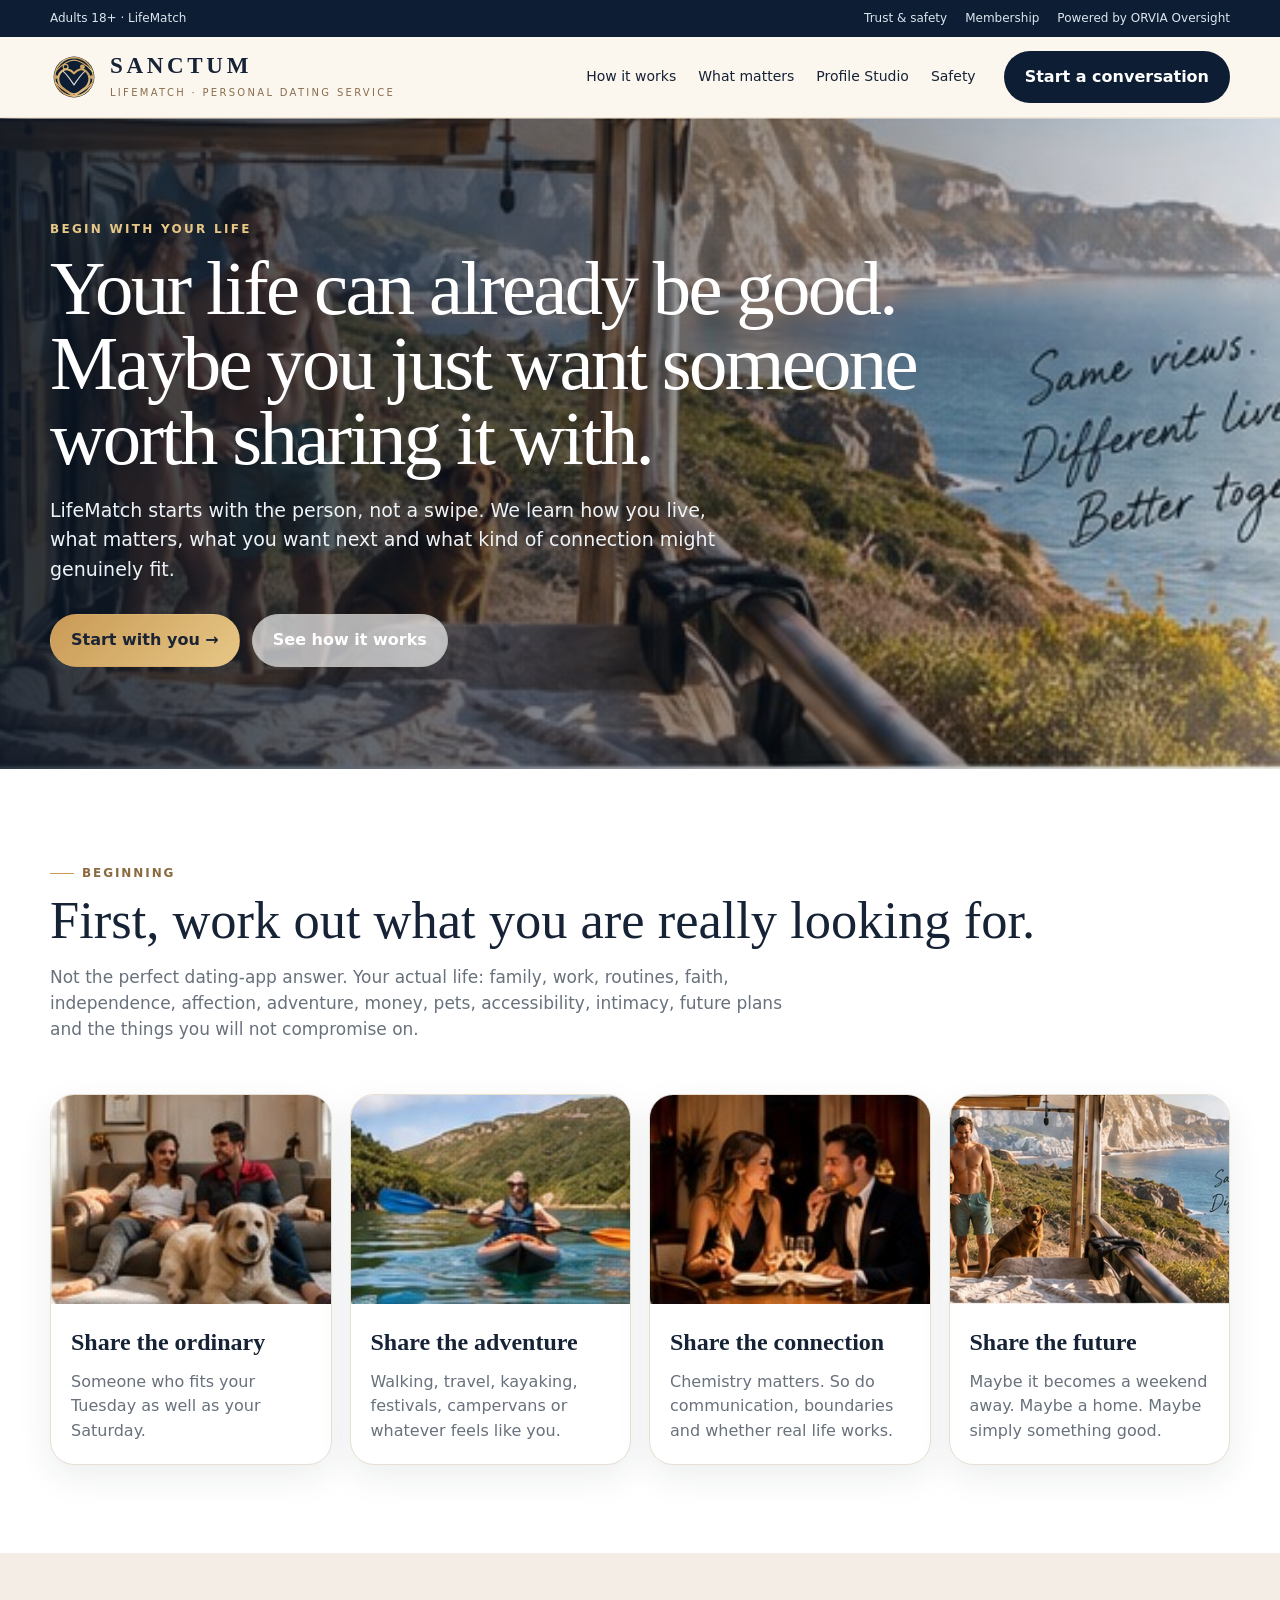
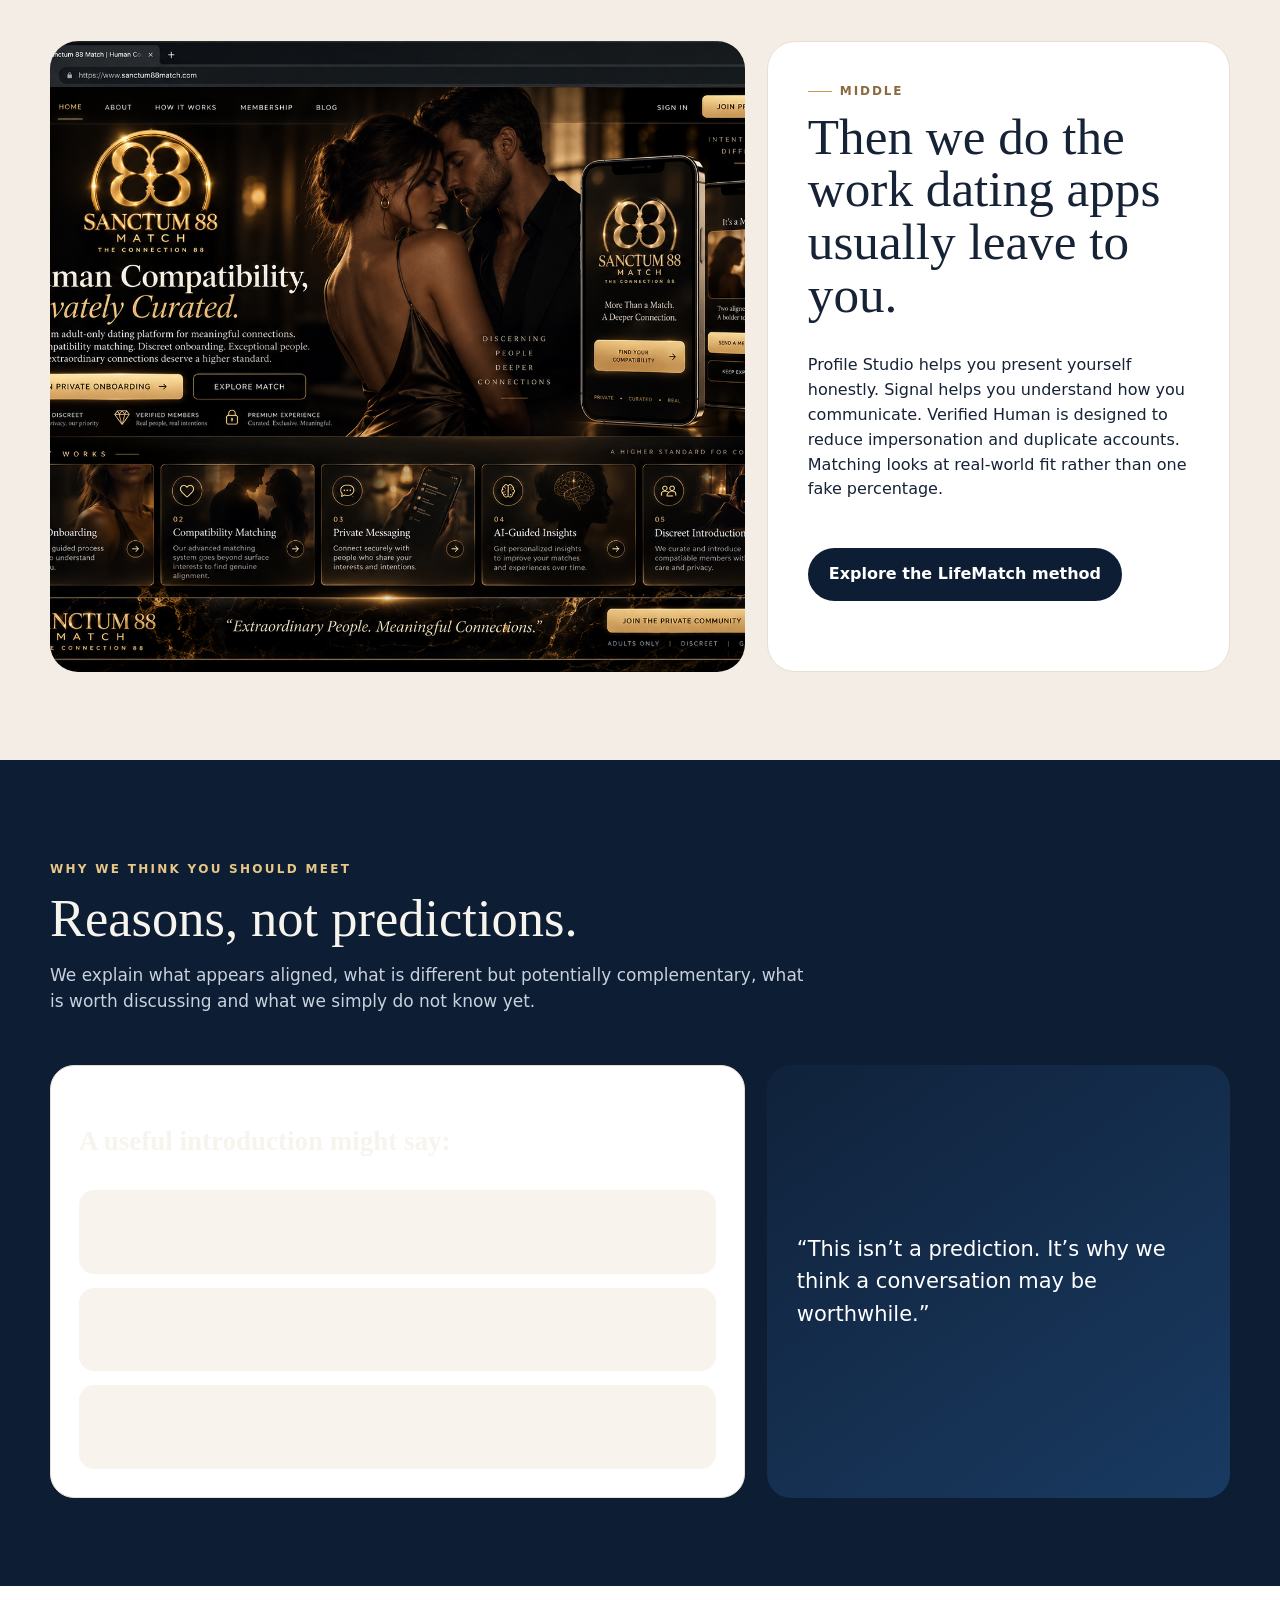
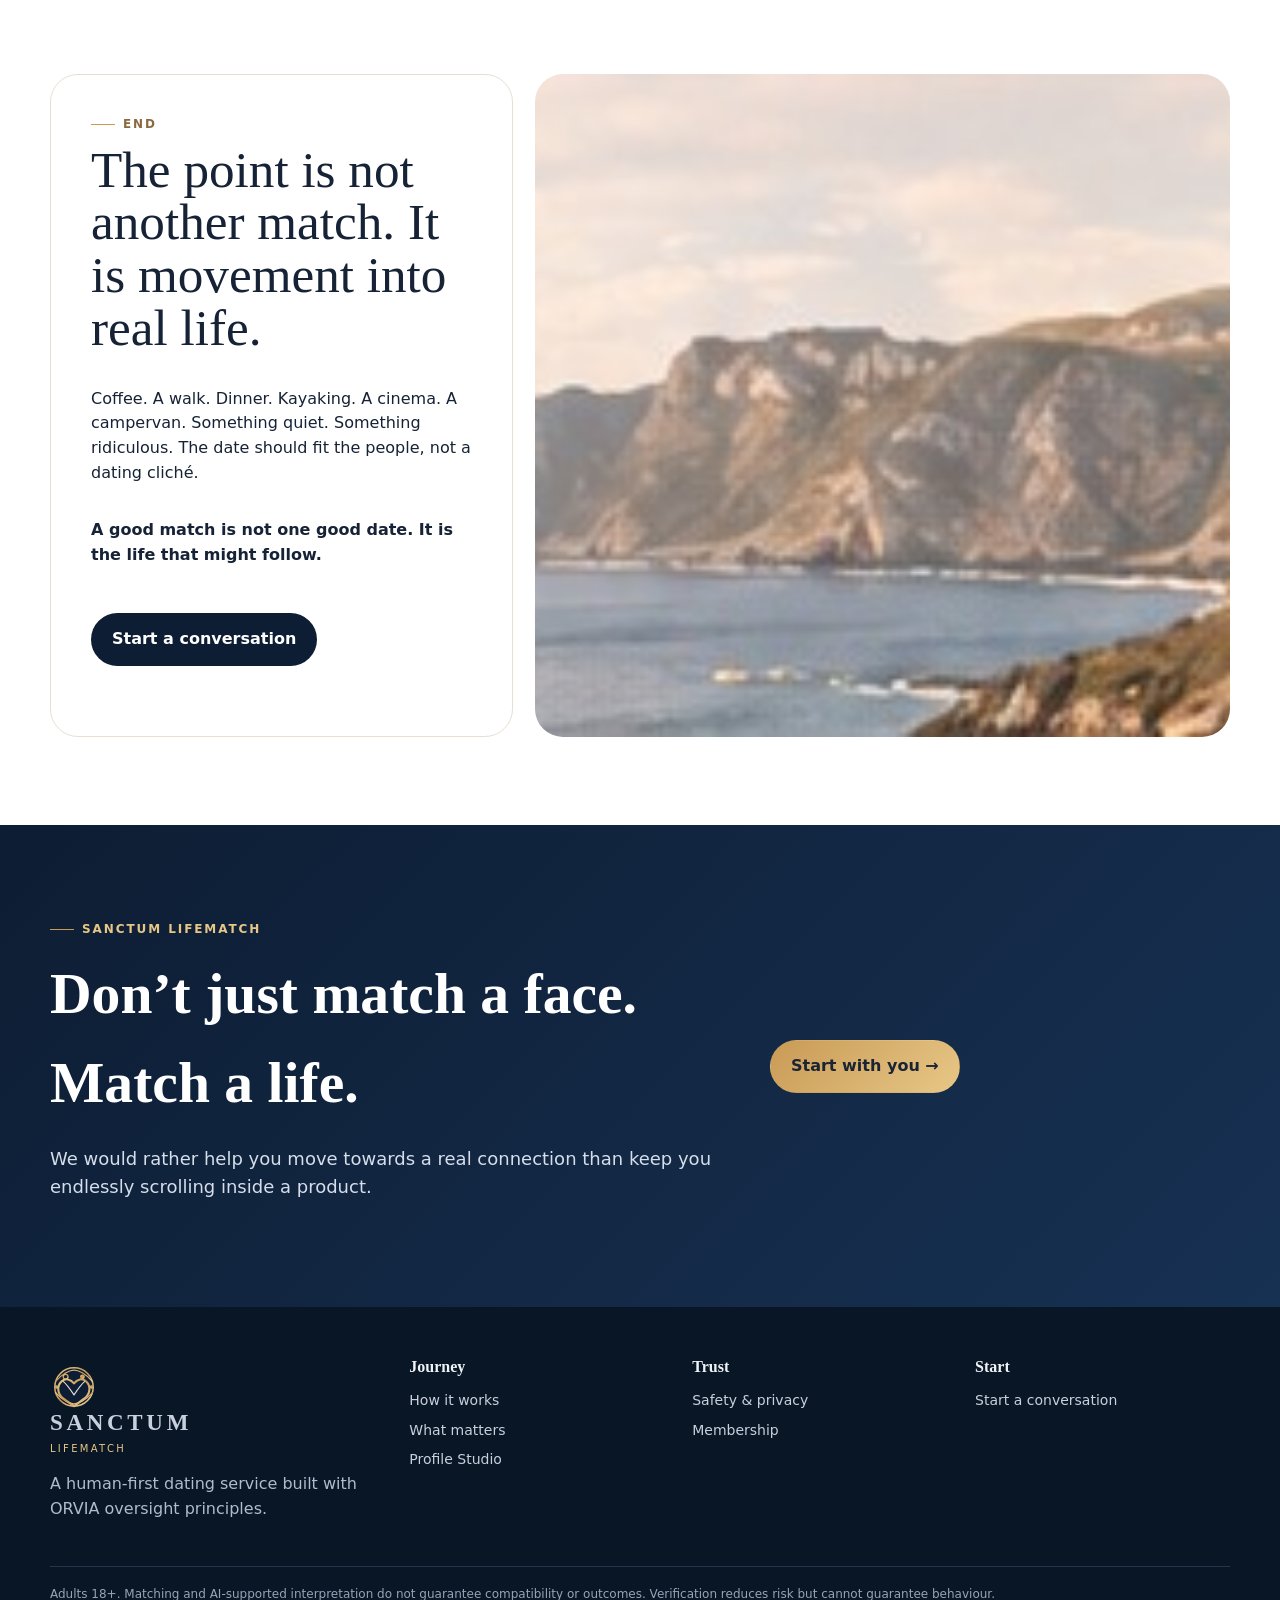
==== commit 2562442b: "Publish LifeMatch live story-led site across all main pages" ====
--- a/index.html
+++ b/index.html
@@ -1 +1 @@
-<!doctype html><html lang="en-GB"><head><meta charset="utf-8"><meta name="viewport" content="width=device-width,initial-scale=1"><title>Sanctum LifeMatch | Don’t just match a face. Match a life.</title><meta name="description" content="Sanctum LifeMatch is a guided personal dating service built around verified people, real-life compatibility and meaningful introductions."><link rel="stylesheet" href="assets/site.css"><style>body{margin:0;background:#fbf6ee;color:#162235}.boot{min-height:100vh;display:grid;place-items:center;font-family:system-ui,sans-serif;background:#fbf6ee}.boot span{font-family:Georgia,serif;font-size:34px;color:#0d1d33}.review-banner{display:none!important}#films{display:none!important}</style></head><body><div class="boot"><span>SANCTUM LifeMatch</span></div><script>(async()=>{try{const r=await fetch('review.html?v=20260913-1',{cache:'no-store'});const t=await r.text();const d=new DOMParser().parseFromString(t,'text/html');d.querySelector('.review-banner')?.remove();d.querySelector('#films')?.remove();d.querySelectorAll('a[href="#films"]').forEach(a=>a.remove());d.querySelectorAll('title,meta[name="description"]').forEach(()=>{});document.body.innerHTML=d.body.innerHTML;Array.from(d.head.querySelectorAll('style')).forEach(s=>document.head.appendChild(s.cloneNode(true)));document.querySelectorAll('.review-banner').forEach(e=>e.remove());document.querySelectorAll('#films').forEach(e=>e.remove());document.querySelectorAll('a[href="#films"]').forEach(e=>e.remove());document.title='Sanctum LifeMatch | Don’t just match a face. Match a life.';}catch(e){document.body.innerHTML='<div class="boot"><span>Sanctum LifeMatch</span></div>';}})();</script></body></html>+<!doctype html><html lang="en-GB"><head><meta charset="utf-8"><meta name="viewport" content="width=device-width,initial-scale=1"><title>Sanctum LifeMatch | Don’t just match a face. Match a life.</title><meta name="description" content="Sanctum LifeMatch is a guided personal dating service built around verified people, real-life compatibility and meaningful introductions."><link rel="stylesheet" href="assets/site.css"><link rel="stylesheet" href="assets/lifematch-live.css"></head><body><div class="utility"><div class="wrap"><span>Adults 18+ · LifeMatch</span><span class="push"><a href="safety.html">Trust & safety</a><a href="membership.html">Membership</a><span>Powered by ORVIA Oversight</span></span></div></div><header class="site-header"><div class="wrap nav"><a class="brand" href="index.html"><img class="brand-mark" src="assets/lifematch-mark.svg" alt="Sanctum LifeMatch"><span><strong class="brand-title">SANCTUM</strong><small class="brand-sub">LifeMatch · Personal dating service</small></span></a><button class="menu-toggle" aria-label="Menu">☰</button><nav class="nav-links"><a href="how-it-works.html">How it works</a><a href="what-matters.html">What matters</a><a href="profile-studio.html">Profile Studio</a><a href="safety.html">Safety</a></nav><div class="nav-actions"><a class="btn btn-primary" href="onboarding.html">Start a conversation</a></div></div></header><main><section class="story-hero"><img src="assets/campervan.jpg" alt="A couple sharing an outdoor campervan moment"><div class="wrap"><p class="story-kicker">BEGIN WITH YOUR LIFE</p><h1>Your life can already be good.<br>Maybe you just want someone worth sharing it with.</h1><p class="lead">LifeMatch starts with the person, not a swipe. We learn how you live, what matters, what you want next and what kind of connection might genuinely fit.</p><div class="hero-actions"><a class="btn btn-gold" href="onboarding.html">Start with you →</a><a class="btn btn-outline" href="how-it-works.html">See how it works</a></div></div></section><section class="section section-white"><div class="wrap"><span class="chapter">Beginning</span><div class="section-head"><div><h2>First, work out what you are really looking for.</h2><p class="section-lead">Not the perfect dating-app answer. Your actual life: family, work, routines, faith, independence, affection, adventure, money, pets, accessibility, intimacy, future plans and the things you will not compromise on.</p></div></div><div class="story-grid-live"><article class="story-tile"><img src="assets/date-home.jpg" alt="A relaxed couple at home"><div class="copy"><h3>Share the ordinary</h3><p>Someone who fits your Tuesday as well as your Saturday.</p></div></article><article class="story-tile"><img src="assets/date-kayak.jpg" alt="A couple kayaking"><div class="copy"><h3>Share the adventure</h3><p>Walking, travel, kayaking, festivals, campervans or whatever feels like you.</p></div></article><article class="story-tile"><img src="assets/date-dinner.jpg" alt="A couple talking over dinner"><div class="copy"><h3>Share the connection</h3><p>Chemistry matters. So do communication, boundaries and whether real life works.</p></div></article><article class="story-tile"><img src="assets/campervan.jpg" alt="A couple enjoying campervan life"><div class="copy"><h3>Share the future</h3><p>Maybe it becomes a weekend away. Maybe a home. Maybe simply something good.</p></div></article></div></div></section><section class="section section-soft"><div class="wrap story-strip"><div class="story-photo"><img src="assets/curated-connections.png" alt="A guided connection journey"></div><div class="story-copy"><span class="chapter">Middle</span><h2>Then we do the work dating apps usually leave to you.</h2><p>Profile Studio helps you present yourself honestly. Signal helps you understand how you communicate. Verified Human is designed to reduce impersonation and duplicate accounts. Matching looks at real-world fit rather than one fake percentage.</p><div class="hero-actions"><a class="btn btn-primary" href="how-it-works.html">Explore the LifeMatch method</a></div></div></div></section><section class="section section-navy"><div class="wrap"><div class="section-head"><div><p class="eyebrow" style="color:#e7c786">WHY WE THINK YOU SHOULD MEET</p><h2>Reasons, not predictions.</h2><p class="section-lead">We explain what appears aligned, what is different but potentially complementary, what is worth discussing and what we simply do not know yet.</p></div></div><div class="match-example"><div class="match-panel"><h3>A useful introduction might say:</h3><div class="match-list"><div class="match-row"><strong>Strong alignment</strong>Family plans, outdoors lifestyle, communication and pace of life.</div><div class="match-row"><strong>Different but potentially complementary</strong>One plans. One is spontaneous.</div><div class="match-row"><strong>Worth discussing</strong>Travel spending, faith or how much social time feels right.</div></div></div><div class="quote-panel"><p>“This isn’t a prediction. It’s why we think a conversation may be worthwhile.”</p></div></div></div></section><section class="section section-white"><div class="wrap story-strip reverse"><div class="story-copy"><span class="chapter">End</span><h2>The point is not another match. It is movement into real life.</h2><p>Coffee. A walk. Dinner. Kayaking. A cinema. A campervan. Something quiet. Something ridiculous. The date should fit the people, not a dating cliché.</p><p><strong>A good match is not one good date. It is the life that might follow.</strong></p><div class="hero-actions"><a class="btn btn-primary" href="onboarding.html">Start a conversation</a></div></div><div class="story-photo"><img src="assets/closing.jpg" alt="A hopeful shared future"></div></div></section><section class="ending-band"><div class="wrap"><div><span class="chapter" style="color:#e7c786">SANCTUM LIFEMATCH</span><h2>Don’t just match a face. Match a life.</h2><p>We would rather help you move towards a real connection than keep you endlessly scrolling inside a product.</p></div><div><a class="btn btn-gold" href="onboarding.html">Start with you →</a></div></div></section></main><footer class="lifematch-footer"><div class="wrap"><div class="grid"><div><a class="brand" href="index.html"><img class="brand-mark" src="assets/lifematch-mark.svg" alt=""><span><strong class="brand-title">SANCTUM</strong><small class="brand-sub" style="color:#e7c786">LifeMatch</small></span></a><p style="color:#aebccd">A human-first dating service built with ORVIA oversight principles.</p></div><div><h4>Journey</h4><a href="how-it-works.html">How it works</a><a href="what-matters.html">What matters</a><a href="profile-studio.html">Profile Studio</a></div><div><h4>Trust</h4><a href="safety.html">Safety & privacy</a><a href="membership.html">Membership</a></div><div><h4>Start</h4><a href="onboarding.html">Start a conversation</a></div></div><div class="legal">Adults 18+. Matching and AI-supported interpretation do not guarantee compatibility or outcomes. Verification reduces risk but cannot guarantee behaviour.</div></div></footer></body></html>
--- a/assets/lifematch-live.css
+++ b/assets/lifematch-live.css
@@ -0,0 +1 @@
+body{background:#fbf6ee}.story-hero{position:relative;min-height:66vh;display:flex;align-items:end;overflow:hidden;background:#0d1d33}.story-hero img{position:absolute;inset:0;width:100%;height:100%;object-fit:cover;object-position:center}.story-hero:after{content:"";position:absolute;inset:0;background:linear-gradient(90deg,rgba(9,22,38,.86),rgba(9,22,38,.42) 56%,rgba(9,22,38,.08))}.story-hero .wrap{position:relative;z-index:2;padding:90px 0 72px;color:#fff}.story-hero h1{font-family:Georgia,"Times New Roman",serif;font-size:clamp(50px,6vw,88px);line-height:.98;font-weight:500;letter-spacing:-.035em;margin:0;max-width:900px}.story-hero .lead{color:#edf2f7;max-width:680px}.story-kicker{font-size:12px;text-transform:uppercase;letter-spacing:.19em;font-weight:850;color:#e7c786}.story-strip{display:grid;grid-template-columns:1.2fr .8fr;gap:22px;align-items:stretch}.story-strip.reverse{grid-template-columns:.8fr 1.2fr}.story-photo{overflow:hidden;border-radius:28px;min-height:430px;background:#ddd}.story-photo img{width:100%;height:100%;min-height:430px;object-fit:cover;object-position:center}.story-copy{padding:40px;border-radius:28px;background:#fff;border:1px solid var(--line);display:flex;flex-direction:column;justify-content:center}.story-copy.dark{background:#0d1d33;color:#fff}.story-copy.dark p{color:#d5deea}.story-copy h2{font-size:clamp(38px,4vw,58px);margin:0 0 16px}.story-grid-live{display:grid;grid-template-columns:repeat(4,1fr);gap:18px}.story-tile{background:#fff;border:1px solid var(--line);border-radius:24px;overflow:hidden;box-shadow:var(--shadow2)}.story-tile img{width:100%;aspect-ratio:4/3;object-fit:cover;object-position:center}.story-tile .copy{padding:20px}.story-tile h3{margin:0 0 8px;font-size:24px}.story-tile p{margin:0;color:#68717c}.icon-story{width:50px;height:50px;border-radius:16px;display:grid;place-items:center;background:#0d1d33;color:#e7c786;font-size:24px;margin-bottom:14px}.chapter{display:inline-flex;align-items:center;gap:8px;font-size:12px;letter-spacing:.16em;text-transform:uppercase;color:#8b6a40;font-weight:850;margin-bottom:10px}.chapter:before{content:"";width:24px;height:1px;background:#c99a56}.ending-band{padding:88px 0;background:linear-gradient(135deg,#0d1d33,#173153);color:#fff}.ending-band .wrap{display:grid;grid-template-columns:1.2fr .8fr;gap:30px;align-items:center}.ending-band h2{font-size:clamp(40px,4.5vw,62px);margin:0 0 16px}.ending-band p{color:#d5deea;font-size:18px}.lifematch-footer{background:#091626;color:#eef3f7;padding:48px 0 26px}.lifematch-footer .grid{display:grid;grid-template-columns:1.3fr repeat(3,1fr);gap:28px}.lifematch-footer a{display:block;color:#c7d0dc;margin:8px 0;font-size:14px}.lifematch-footer h4{font-family:Georgia,serif;margin:0 0 10px}.lifematch-footer .legal{border-top:1px solid #24364c;margin-top:28px;padding-top:18px;color:#94a5b6;font-size:12px}.live-badge{display:inline-flex;padding:8px 12px;border:1px solid rgba(255,255,255,.2);border-radius:999px;font-size:12px;color:#dbe6ef}.route-card-life img,.date-card img,.story-card img,.content-card img{object-fit:cover!important;object-position:center!important}.high-vis-image{width:100%;aspect-ratio:16/9;object-fit:cover;object-position:center;border-radius:28px;box-shadow:var(--shadow)}@media(max-width:980px){.story-strip,.story-strip.reverse,.ending-band .wrap{grid-template-columns:1fr}.story-grid-live{grid-template-columns:1fr 1fr}.story-hero{min-height:560px}.story-hero:after{background:linear-gradient(rgba(9,22,38,.55),rgba(9,22,38,.78))}}@media(max-width:600px){.story-grid-live{grid-template-columns:1fr}.story-hero{min-height:520px}.story-hero .wrap{padding:72px 0 54px}.story-photo,.story-photo img{min-height:300px}.story-copy{padding:28px}}
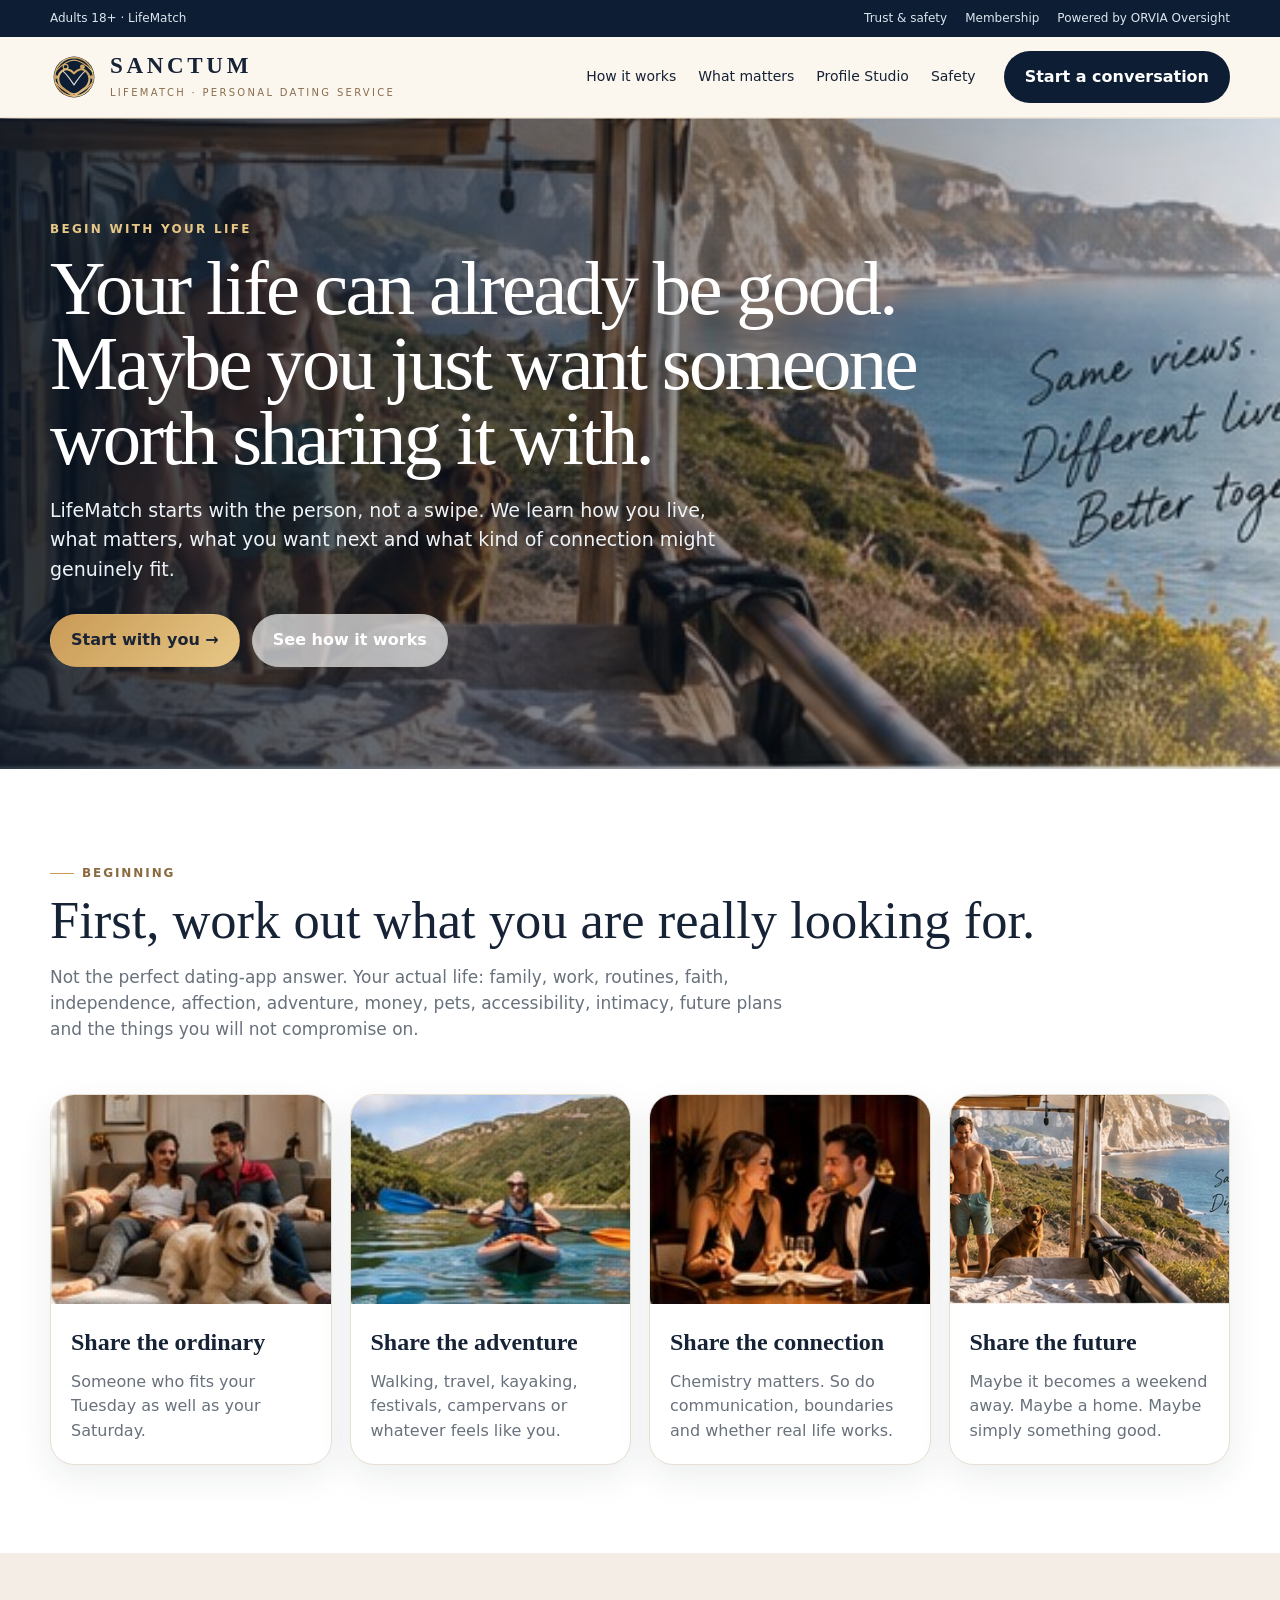
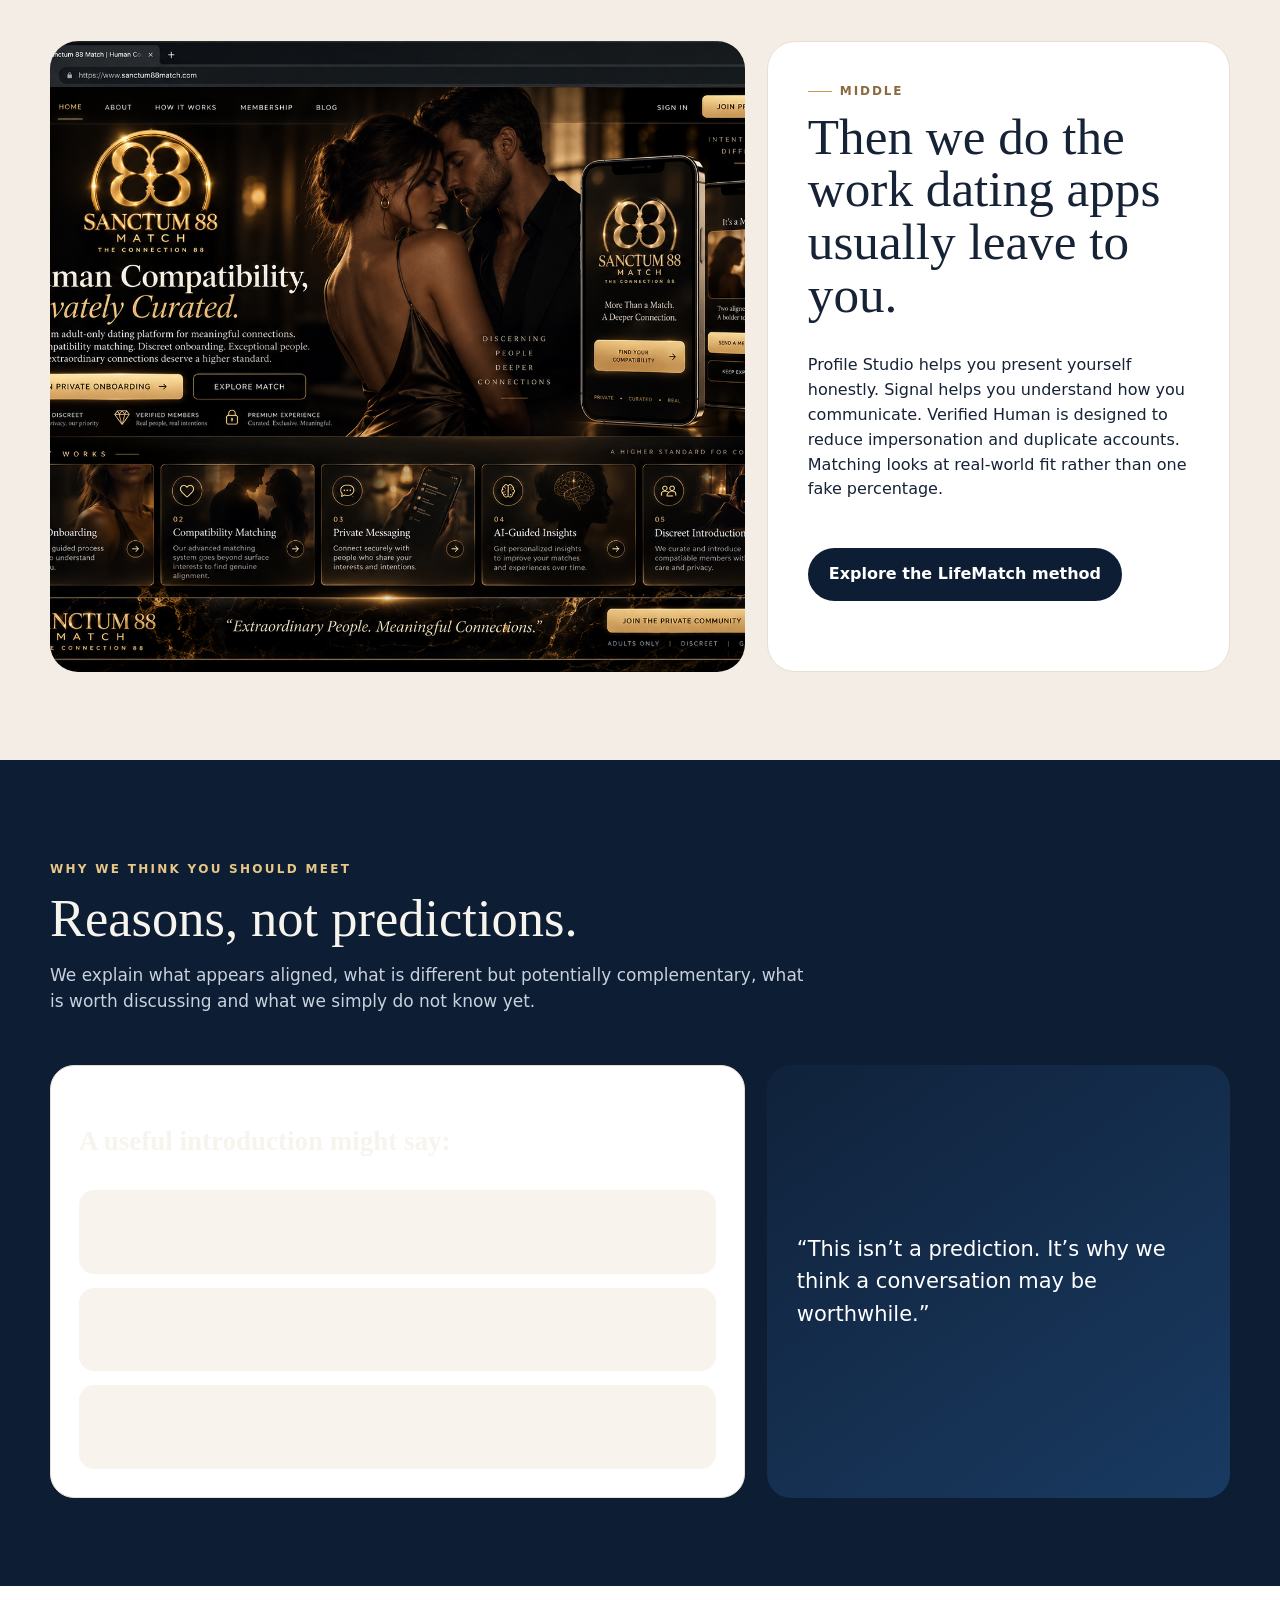
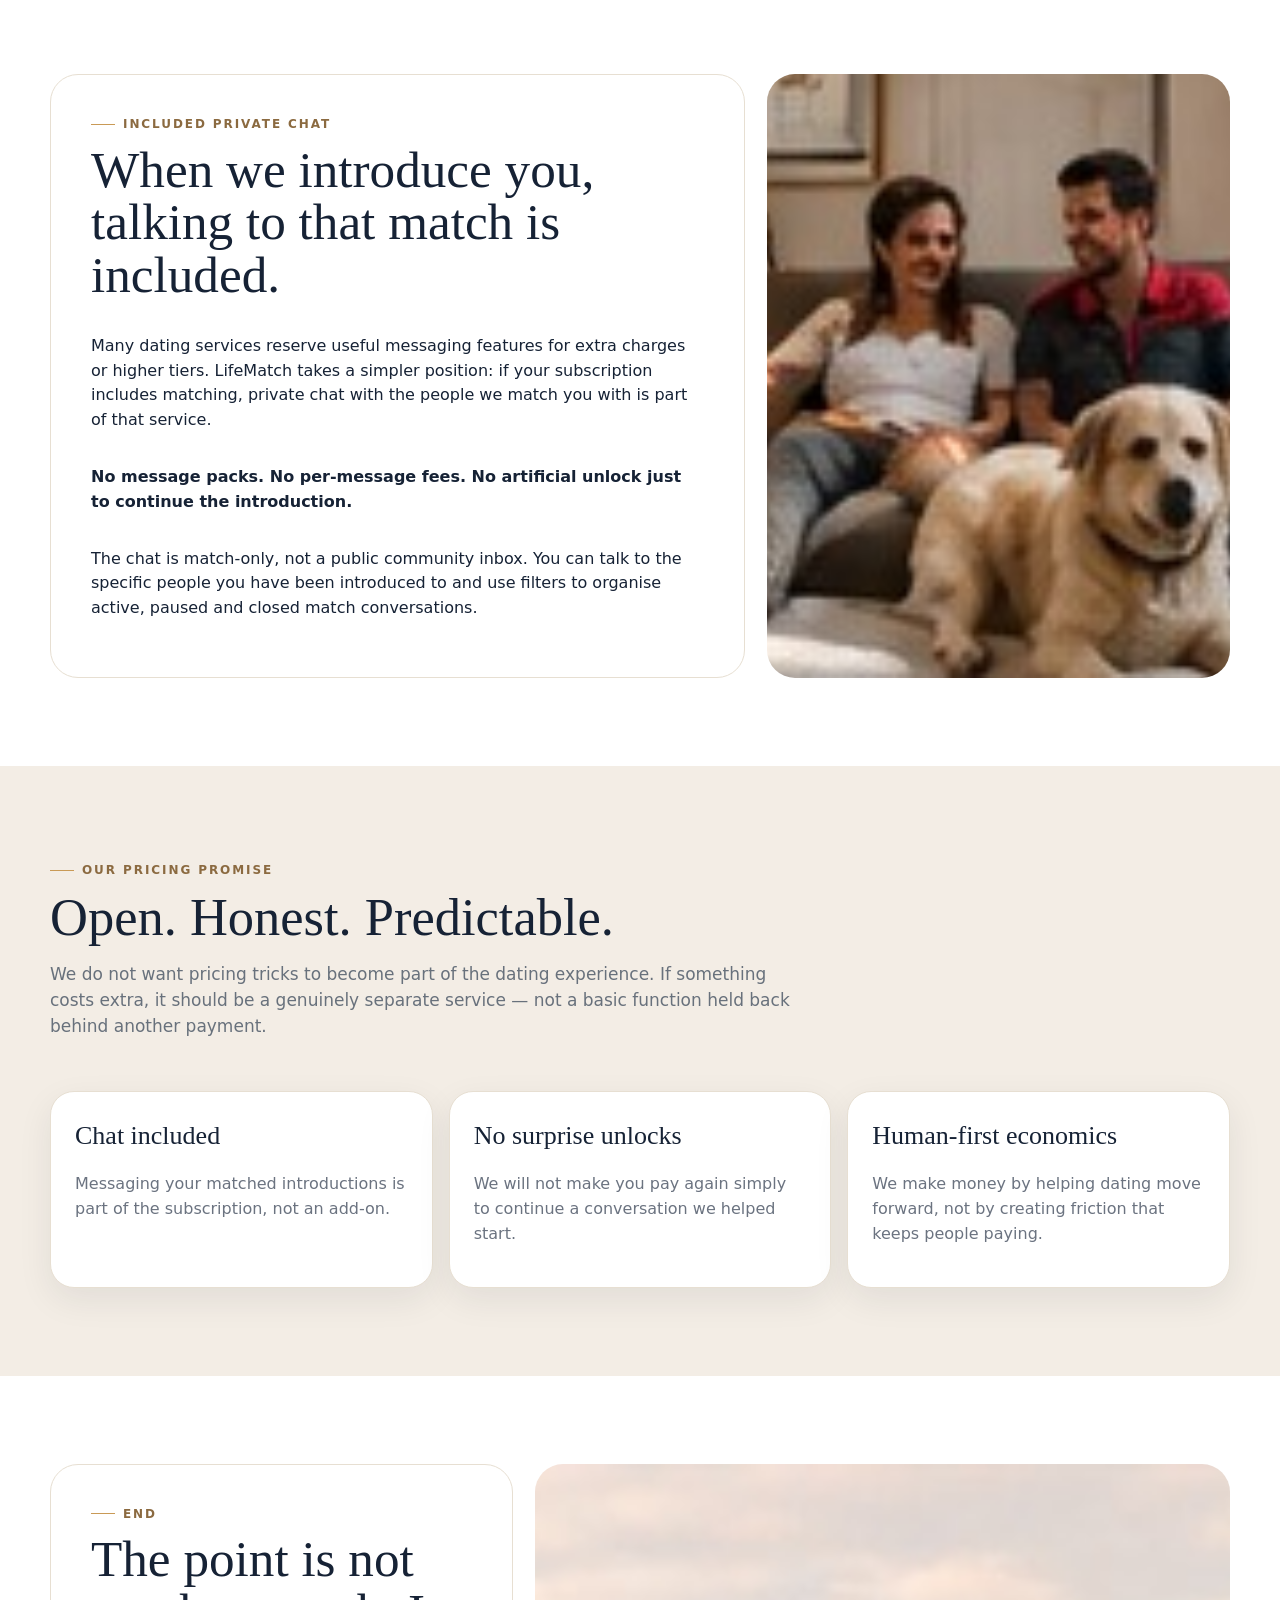
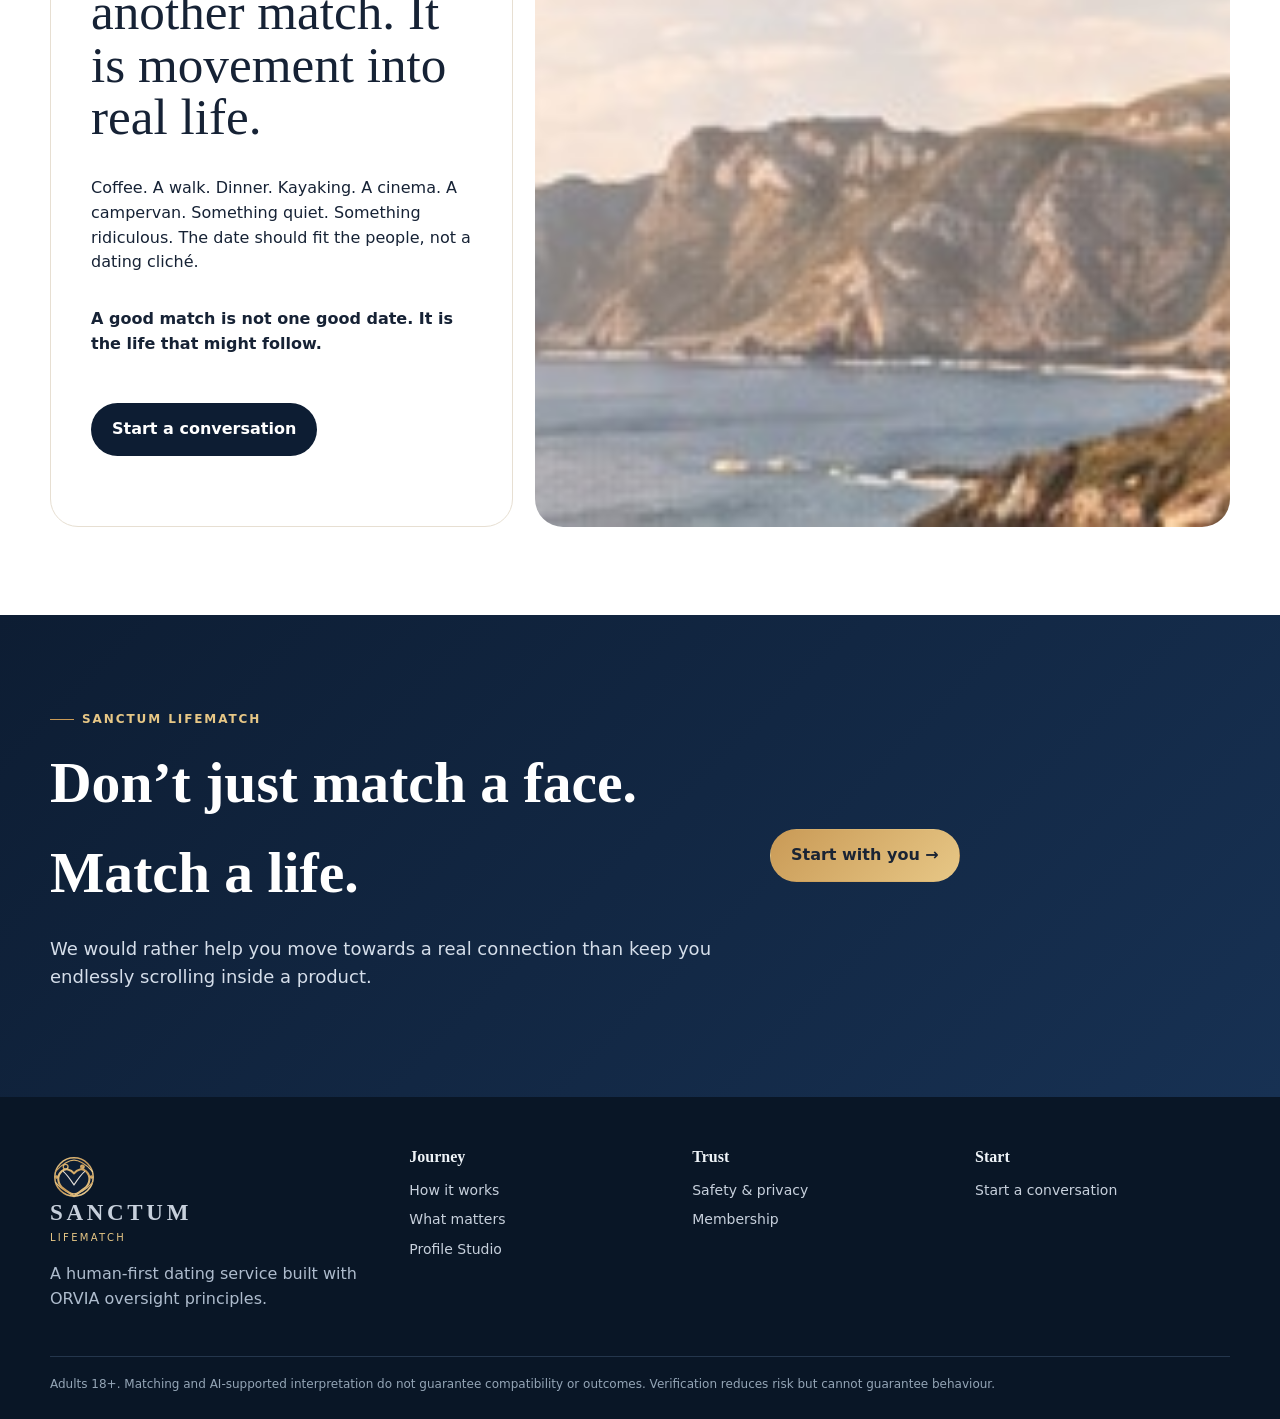
==== commit 9203df2e: "Add included matched chat and transparent pricing promise to LifeMatch homepage" ====
--- a/index.html
+++ b/index.html
@@ -1 +1 @@
-<!doctype html><html lang="en-GB"><head><meta charset="utf-8"><meta name="viewport" content="width=device-width,initial-scale=1"><title>Sanctum LifeMatch | Don’t just match a face. Match a life.</title><meta name="description" content="Sanctum LifeMatch is a guided personal dating service built around verified people, real-life compatibility and meaningful introductions."><link rel="stylesheet" href="assets/site.css"><link rel="stylesheet" href="assets/lifematch-live.css"></head><body><div class="utility"><div class="wrap"><span>Adults 18+ · LifeMatch</span><span class="push"><a href="safety.html">Trust & safety</a><a href="membership.html">Membership</a><span>Powered by ORVIA Oversight</span></span></div></div><header class="site-header"><div class="wrap nav"><a class="brand" href="index.html"><img class="brand-mark" src="assets/lifematch-mark.svg" alt="Sanctum LifeMatch"><span><strong class="brand-title">SANCTUM</strong><small class="brand-sub">LifeMatch · Personal dating service</small></span></a><button class="menu-toggle" aria-label="Menu">☰</button><nav class="nav-links"><a href="how-it-works.html">How it works</a><a href="what-matters.html">What matters</a><a href="profile-studio.html">Profile Studio</a><a href="safety.html">Safety</a></nav><div class="nav-actions"><a class="btn btn-primary" href="onboarding.html">Start a conversation</a></div></div></header><main><section class="story-hero"><img src="assets/campervan.jpg" alt="A couple sharing an outdoor campervan moment"><div class="wrap"><p class="story-kicker">BEGIN WITH YOUR LIFE</p><h1>Your life can already be good.<br>Maybe you just want someone worth sharing it with.</h1><p class="lead">LifeMatch starts with the person, not a swipe. We learn how you live, what matters, what you want next and what kind of connection might genuinely fit.</p><div class="hero-actions"><a class="btn btn-gold" href="onboarding.html">Start with you →</a><a class="btn btn-outline" href="how-it-works.html">See how it works</a></div></div></section><section class="section section-white"><div class="wrap"><span class="chapter">Beginning</span><div class="section-head"><div><h2>First, work out what you are really looking for.</h2><p class="section-lead">Not the perfect dating-app answer. Your actual life: family, work, routines, faith, independence, affection, adventure, money, pets, accessibility, intimacy, future plans and the things you will not compromise on.</p></div></div><div class="story-grid-live"><article class="story-tile"><img src="assets/date-home.jpg" alt="A relaxed couple at home"><div class="copy"><h3>Share the ordinary</h3><p>Someone who fits your Tuesday as well as your Saturday.</p></div></article><article class="story-tile"><img src="assets/date-kayak.jpg" alt="A couple kayaking"><div class="copy"><h3>Share the adventure</h3><p>Walking, travel, kayaking, festivals, campervans or whatever feels like you.</p></div></article><article class="story-tile"><img src="assets/date-dinner.jpg" alt="A couple talking over dinner"><div class="copy"><h3>Share the connection</h3><p>Chemistry matters. So do communication, boundaries and whether real life works.</p></div></article><article class="story-tile"><img src="assets/campervan.jpg" alt="A couple enjoying campervan life"><div class="copy"><h3>Share the future</h3><p>Maybe it becomes a weekend away. Maybe a home. Maybe simply something good.</p></div></article></div></div></section><section class="section section-soft"><div class="wrap story-strip"><div class="story-photo"><img src="assets/curated-connections.png" alt="A guided connection journey"></div><div class="story-copy"><span class="chapter">Middle</span><h2>Then we do the work dating apps usually leave to you.</h2><p>Profile Studio helps you present yourself honestly. Signal helps you understand how you communicate. Verified Human is designed to reduce impersonation and duplicate accounts. Matching looks at real-world fit rather than one fake percentage.</p><div class="hero-actions"><a class="btn btn-primary" href="how-it-works.html">Explore the LifeMatch method</a></div></div></div></section><section class="section section-navy"><div class="wrap"><div class="section-head"><div><p class="eyebrow" style="color:#e7c786">WHY WE THINK YOU SHOULD MEET</p><h2>Reasons, not predictions.</h2><p class="section-lead">We explain what appears aligned, what is different but potentially complementary, what is worth discussing and what we simply do not know yet.</p></div></div><div class="match-example"><div class="match-panel"><h3>A useful introduction might say:</h3><div class="match-list"><div class="match-row"><strong>Strong alignment</strong>Family plans, outdoors lifestyle, communication and pace of life.</div><div class="match-row"><strong>Different but potentially complementary</strong>One plans. One is spontaneous.</div><div class="match-row"><strong>Worth discussing</strong>Travel spending, faith or how much social time feels right.</div></div></div><div class="quote-panel"><p>“This isn’t a prediction. It’s why we think a conversation may be worthwhile.”</p></div></div></div></section><section class="section section-white"><div class="wrap story-strip reverse"><div class="story-copy"><span class="chapter">End</span><h2>The point is not another match. It is movement into real life.</h2><p>Coffee. A walk. Dinner. Kayaking. A cinema. A campervan. Something quiet. Something ridiculous. The date should fit the people, not a dating cliché.</p><p><strong>A good match is not one good date. It is the life that might follow.</strong></p><div class="hero-actions"><a class="btn btn-primary" href="onboarding.html">Start a conversation</a></div></div><div class="story-photo"><img src="assets/closing.jpg" alt="A hopeful shared future"></div></div></section><section class="ending-band"><div class="wrap"><div><span class="chapter" style="color:#e7c786">SANCTUM LIFEMATCH</span><h2>Don’t just match a face. Match a life.</h2><p>We would rather help you move towards a real connection than keep you endlessly scrolling inside a product.</p></div><div><a class="btn btn-gold" href="onboarding.html">Start with you →</a></div></div></section></main><footer class="lifematch-footer"><div class="wrap"><div class="grid"><div><a class="brand" href="index.html"><img class="brand-mark" src="assets/lifematch-mark.svg" alt=""><span><strong class="brand-title">SANCTUM</strong><small class="brand-sub" style="color:#e7c786">LifeMatch</small></span></a><p style="color:#aebccd">A human-first dating service built with ORVIA oversight principles.</p></div><div><h4>Journey</h4><a href="how-it-works.html">How it works</a><a href="what-matters.html">What matters</a><a href="profile-studio.html">Profile Studio</a></div><div><h4>Trust</h4><a href="safety.html">Safety & privacy</a><a href="membership.html">Membership</a></div><div><h4>Start</h4><a href="onboarding.html">Start a conversation</a></div></div><div class="legal">Adults 18+. Matching and AI-supported interpretation do not guarantee compatibility or outcomes. Verification reduces risk but cannot guarantee behaviour.</div></div></footer></body></html>+<!doctype html><html lang="en-GB"><head><meta charset="utf-8"><meta name="viewport" content="width=device-width,initial-scale=1"><title>Sanctum LifeMatch | Don’t just match a face. Match a life.</title><meta name="description" content="Sanctum LifeMatch is a guided personal dating service built around verified people, real-life compatibility, private matched chat and meaningful introductions."><link rel="stylesheet" href="assets/site.css"><link rel="stylesheet" href="assets/lifematch-live.css"></head><body><div class="utility"><div class="wrap"><span>Adults 18+ · LifeMatch</span><span class="push"><a href="safety.html">Trust & safety</a><a href="membership.html">Membership</a><span>Powered by ORVIA Oversight</span></span></div></div><header class="site-header"><div class="wrap nav"><a class="brand" href="index.html"><img class="brand-mark" src="assets/lifematch-mark.svg" alt="Sanctum LifeMatch"><span><strong class="brand-title">SANCTUM</strong><small class="brand-sub">LifeMatch · Personal dating service</small></span></a><button class="menu-toggle" aria-label="Menu">☰</button><nav class="nav-links"><a href="how-it-works.html">How it works</a><a href="what-matters.html">What matters</a><a href="profile-studio.html">Profile Studio</a><a href="safety.html">Safety</a></nav><div class="nav-actions"><a class="btn btn-primary" href="onboarding.html">Start a conversation</a></div></div></header><main><section class="story-hero"><img src="assets/campervan.jpg" alt="A couple sharing an outdoor campervan moment"><div class="wrap"><p class="story-kicker">BEGIN WITH YOUR LIFE</p><h1>Your life can already be good.<br>Maybe you just want someone worth sharing it with.</h1><p class="lead">LifeMatch starts with the person, not a swipe. We learn how you live, what matters, what you want next and what kind of connection might genuinely fit.</p><div class="hero-actions"><a class="btn btn-gold" href="onboarding.html">Start with you →</a><a class="btn btn-outline" href="how-it-works.html">See how it works</a></div></div></section><section class="section section-white"><div class="wrap"><span class="chapter">Beginning</span><div class="section-head"><div><h2>First, work out what you are really looking for.</h2><p class="section-lead">Not the perfect dating-app answer. Your actual life: family, work, routines, faith, independence, affection, adventure, money, pets, accessibility, intimacy, future plans and the things you will not compromise on.</p></div></div><div class="story-grid-live"><article class="story-tile"><img src="assets/date-home.jpg" alt="A relaxed couple at home"><div class="copy"><h3>Share the ordinary</h3><p>Someone who fits your Tuesday as well as your Saturday.</p></div></article><article class="story-tile"><img src="assets/date-kayak.jpg" alt="A couple kayaking"><div class="copy"><h3>Share the adventure</h3><p>Walking, travel, kayaking, festivals, campervans or whatever feels like you.</p></div></article><article class="story-tile"><img src="assets/date-dinner.jpg" alt="A couple talking over dinner"><div class="copy"><h3>Share the connection</h3><p>Chemistry matters. So do communication, boundaries and whether real life works.</p></div></article><article class="story-tile"><img src="assets/campervan.jpg" alt="A couple enjoying campervan life"><div class="copy"><h3>Share the future</h3><p>Maybe it becomes a weekend away. Maybe a home. Maybe simply something good.</p></div></article></div></div></section><section class="section section-soft"><div class="wrap story-strip"><div class="story-photo"><img src="assets/curated-connections.png" alt="A guided connection journey"></div><div class="story-copy"><span class="chapter">Middle</span><h2>Then we do the work dating apps usually leave to you.</h2><p>Profile Studio helps you present yourself honestly. Signal helps you understand how you communicate. Verified Human is designed to reduce impersonation and duplicate accounts. Matching looks at real-world fit rather than one fake percentage.</p><div class="hero-actions"><a class="btn btn-primary" href="how-it-works.html">Explore the LifeMatch method</a></div></div></div></section><section class="section section-navy"><div class="wrap"><div class="section-head"><div><p class="eyebrow" style="color:#e7c786">WHY WE THINK YOU SHOULD MEET</p><h2>Reasons, not predictions.</h2><p class="section-lead">We explain what appears aligned, what is different but potentially complementary, what is worth discussing and what we simply do not know yet.</p></div></div><div class="match-example"><div class="match-panel"><h3>A useful introduction might say:</h3><div class="match-list"><div class="match-row"><strong>Strong alignment</strong>Family plans, outdoors lifestyle, communication and pace of life.</div><div class="match-row"><strong>Different but potentially complementary</strong>One plans. One is spontaneous.</div><div class="match-row"><strong>Worth discussing</strong>Travel spending, faith or how much social time feels right.</div></div></div><div class="quote-panel"><p>“This isn’t a prediction. It’s why we think a conversation may be worthwhile.”</p></div></div></div></section><section class="section section-white"><div class="wrap story-strip"><div class="story-copy"><span class="chapter">Included private chat</span><h2>When we introduce you, talking to that match is included.</h2><p>Many dating services reserve useful messaging features for extra charges or higher tiers. LifeMatch takes a simpler position: if your subscription includes matching, private chat with the people we match you with is part of that service.</p><p><strong>No message packs. No per-message fees. No artificial unlock just to continue the introduction.</strong></p><p>The chat is match-only, not a public community inbox. You can talk to the specific people you have been introduced to and use filters to organise active, paused and closed match conversations.</p></div><div class="story-photo"><img src="assets/date-home.jpg" alt="Two people beginning a private conversation after a LifeMatch introduction"></div></div></section><section class="section section-soft"><div class="wrap"><div class="section-head"><div><span class="chapter">Our pricing promise</span><h2>Open. Honest. Predictable.</h2><p class="section-lead">We do not want pricing tricks to become part of the dating experience. If something costs extra, it should be a genuinely separate service — not a basic function held back behind another payment.</p></div></div><div class="recognition-grid"><article class="recognition-card"><h3>Chat included</h3><p>Messaging your matched introductions is part of the subscription, not an add-on.</p></article><article class="recognition-card"><h3>No surprise unlocks</h3><p>We will not make you pay again simply to continue a conversation we helped start.</p></article><article class="recognition-card"><h3>Human-first economics</h3><p>We make money by helping dating move forward, not by creating friction that keeps people paying.</p></article></div></div></section><section class="section section-white"><div class="wrap story-strip reverse"><div class="story-copy"><span class="chapter">End</span><h2>The point is not another match. It is movement into real life.</h2><p>Coffee. A walk. Dinner. Kayaking. A cinema. A campervan. Something quiet. Something ridiculous. The date should fit the people, not a dating cliché.</p><p><strong>A good match is not one good date. It is the life that might follow.</strong></p><div class="hero-actions"><a class="btn btn-primary" href="onboarding.html">Start a conversation</a></div></div><div class="story-photo"><img src="assets/closing.jpg" alt="A hopeful shared future"></div></div></section><section class="ending-band"><div class="wrap"><div><span class="chapter" style="color:#e7c786">SANCTUM LIFEMATCH</span><h2>Don’t just match a face. Match a life.</h2><p>We would rather help you move towards a real connection than keep you endlessly scrolling inside a product.</p></div><div><a class="btn btn-gold" href="onboarding.html">Start with you →</a></div></div></section></main><footer class="lifematch-footer"><div class="wrap"><div class="grid"><div><a class="brand" href="index.html"><img class="brand-mark" src="assets/lifematch-mark.svg" alt=""><span><strong class="brand-title">SANCTUM</strong><small class="brand-sub" style="color:#e7c786">LifeMatch</small></span></a><p style="color:#aebccd">A human-first dating service built with ORVIA oversight principles.</p></div><div><h4>Journey</h4><a href="how-it-works.html">How it works</a><a href="what-matters.html">What matters</a><a href="profile-studio.html">Profile Studio</a></div><div><h4>Trust</h4><a href="safety.html">Safety & privacy</a><a href="membership.html">Membership</a></div><div><h4>Start</h4><a href="onboarding.html">Start a conversation</a></div></div><div class="legal">Adults 18+. Matching and AI-supported interpretation do not guarantee compatibility or outcomes. Verification reduces risk but cannot guarantee behaviour.</div></div></footer></body></html>
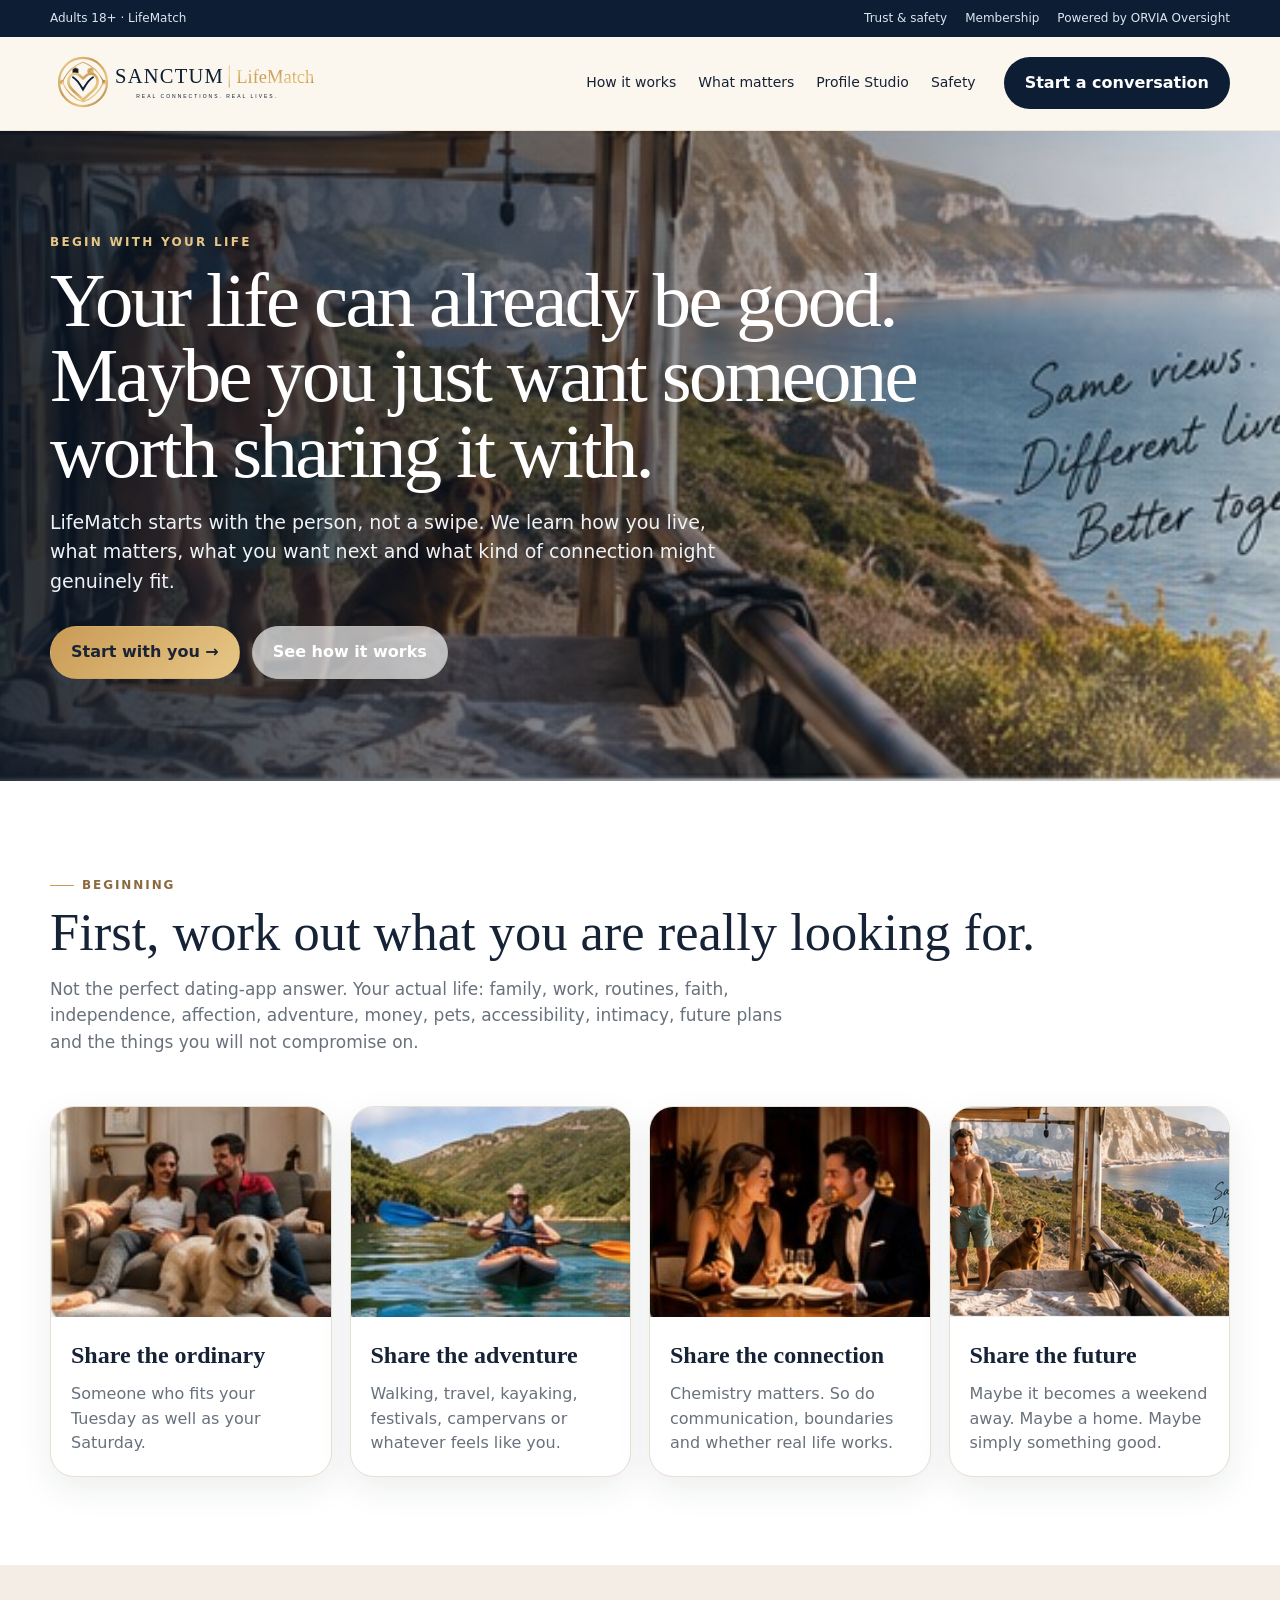
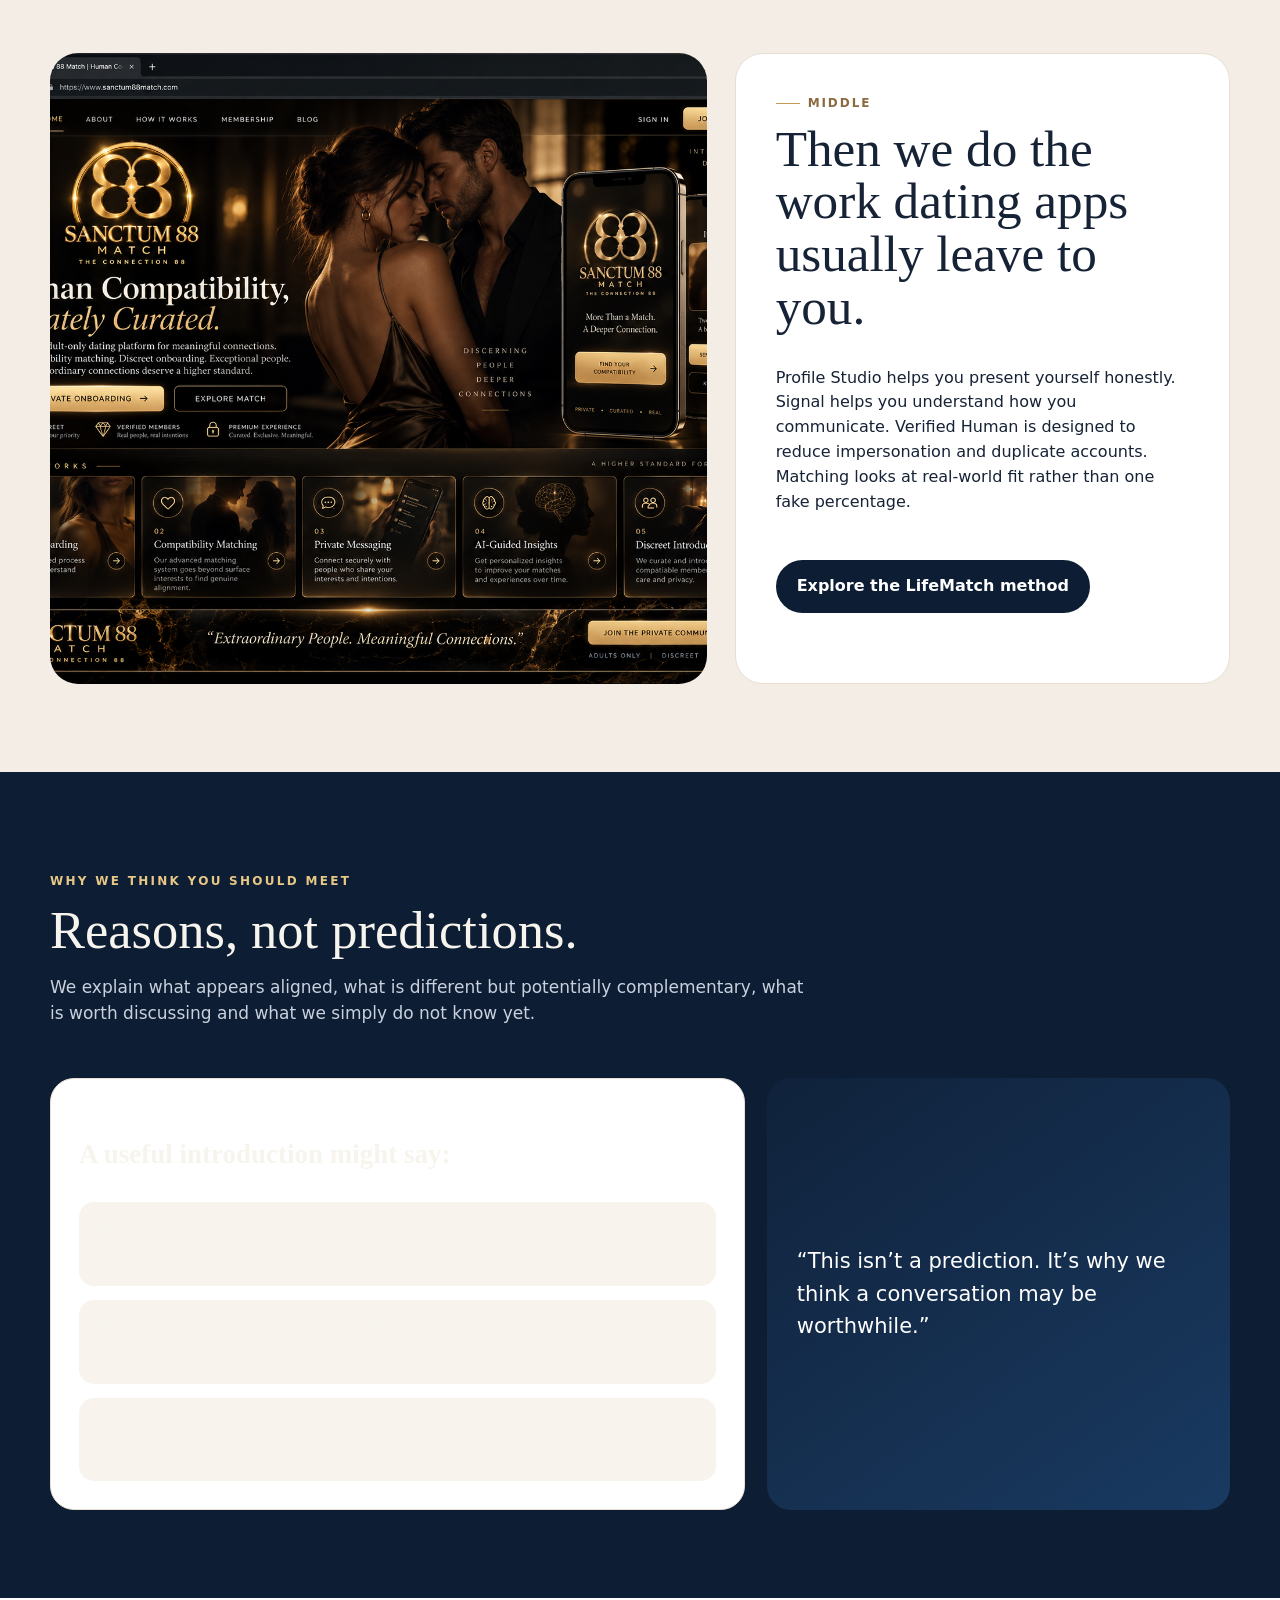
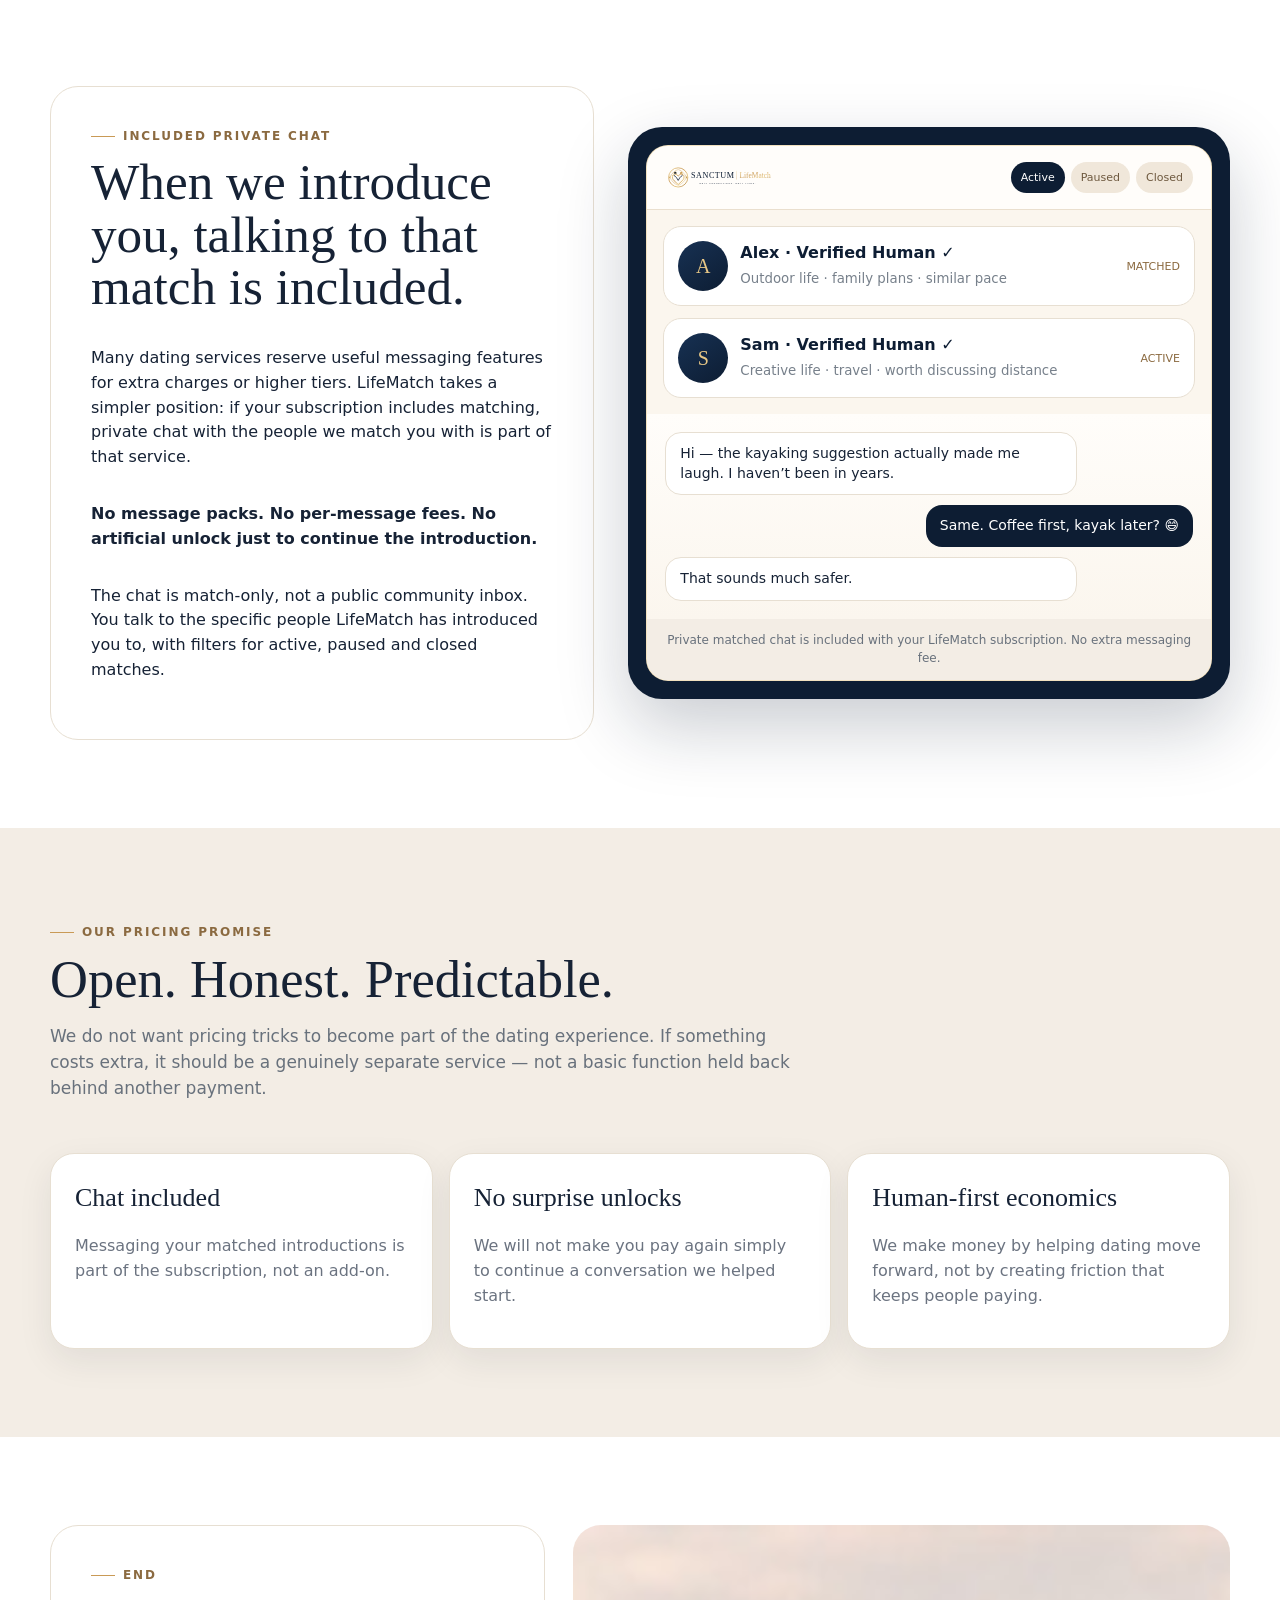
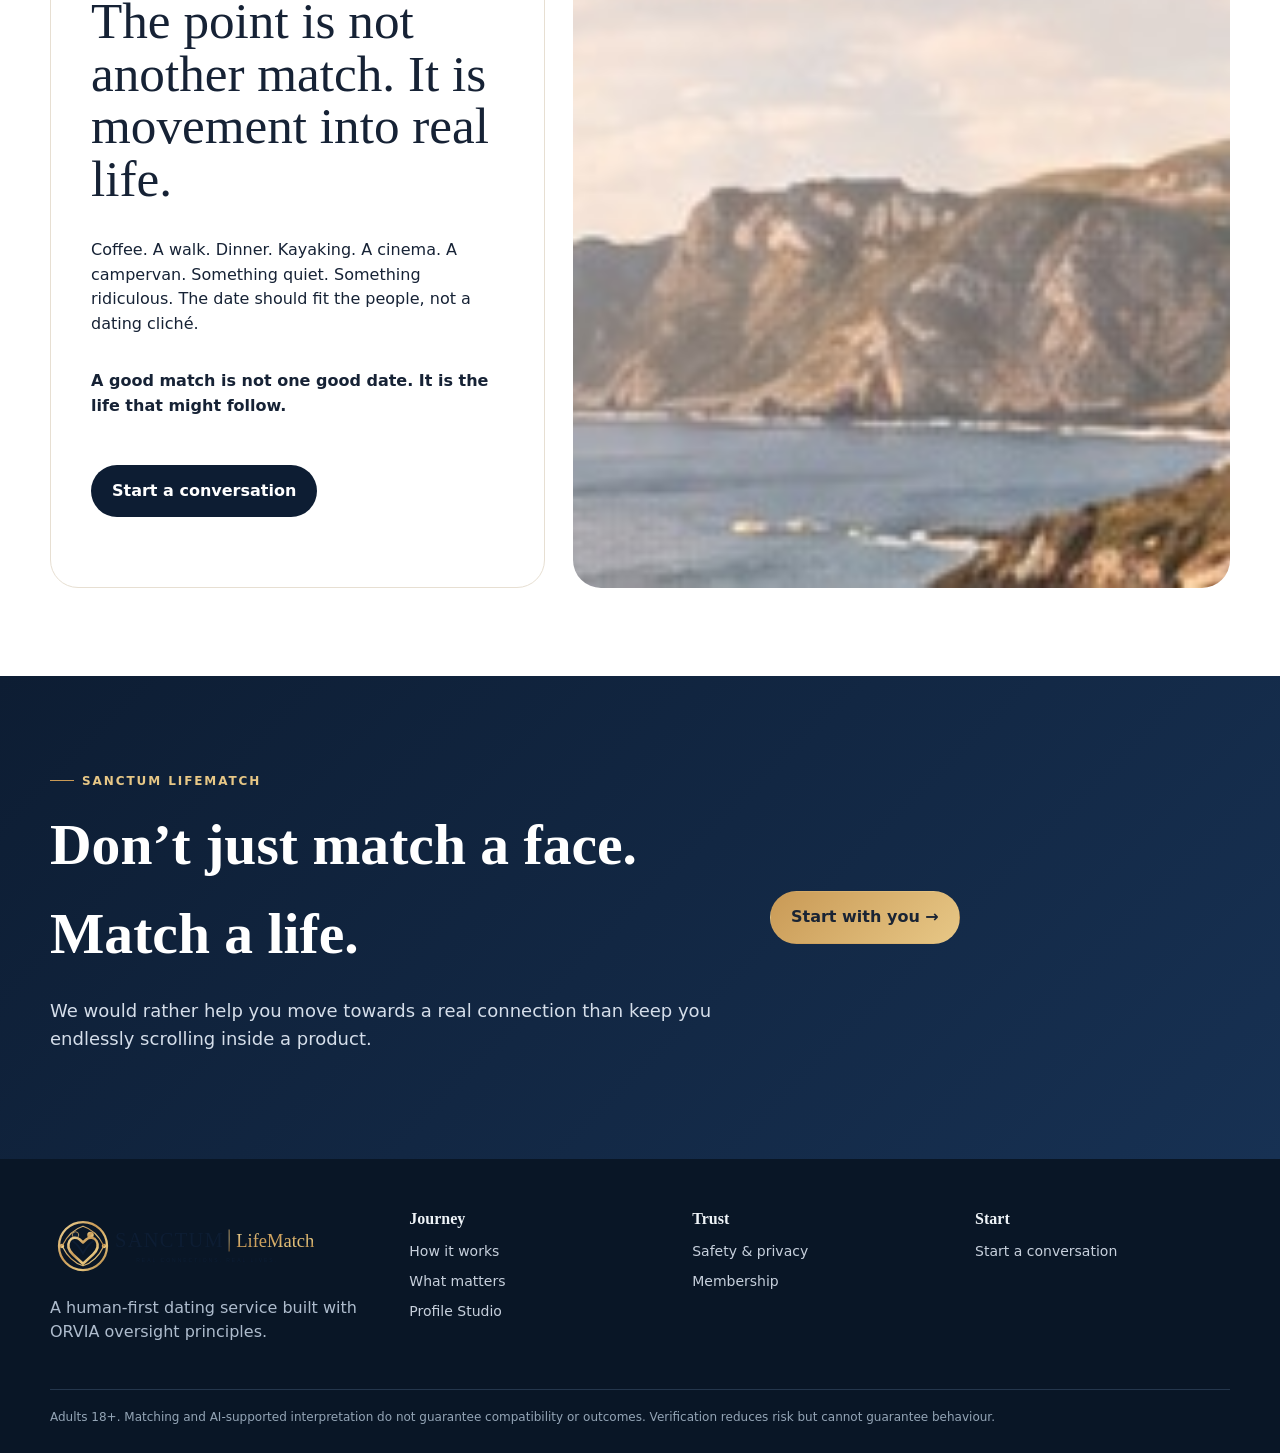
==== commit fcd8f8f4: "Align LifeMatch homepage and matched chat app to latest brand" ====
--- a/index.html
+++ b/index.html
@@ -1 +1 @@
-<!doctype html><html lang="en-GB"><head><meta charset="utf-8"><meta name="viewport" content="width=device-width,initial-scale=1"><title>Sanctum LifeMatch | Don’t just match a face. Match a life.</title><meta name="description" content="Sanctum LifeMatch is a guided personal dating service built around verified people, real-life compatibility, private matched chat and meaningful introductions."><link rel="stylesheet" href="assets/site.css"><link rel="stylesheet" href="assets/lifematch-live.css"></head><body><div class="utility"><div class="wrap"><span>Adults 18+ · LifeMatch</span><span class="push"><a href="safety.html">Trust & safety</a><a href="membership.html">Membership</a><span>Powered by ORVIA Oversight</span></span></div></div><header class="site-header"><div class="wrap nav"><a class="brand" href="index.html"><img class="brand-mark" src="assets/lifematch-mark.svg" alt="Sanctum LifeMatch"><span><strong class="brand-title">SANCTUM</strong><small class="brand-sub">LifeMatch · Personal dating service</small></span></a><button class="menu-toggle" aria-label="Menu">☰</button><nav class="nav-links"><a href="how-it-works.html">How it works</a><a href="what-matters.html">What matters</a><a href="profile-studio.html">Profile Studio</a><a href="safety.html">Safety</a></nav><div class="nav-actions"><a class="btn btn-primary" href="onboarding.html">Start a conversation</a></div></div></header><main><section class="story-hero"><img src="assets/campervan.jpg" alt="A couple sharing an outdoor campervan moment"><div class="wrap"><p class="story-kicker">BEGIN WITH YOUR LIFE</p><h1>Your life can already be good.<br>Maybe you just want someone worth sharing it with.</h1><p class="lead">LifeMatch starts with the person, not a swipe. We learn how you live, what matters, what you want next and what kind of connection might genuinely fit.</p><div class="hero-actions"><a class="btn btn-gold" href="onboarding.html">Start with you →</a><a class="btn btn-outline" href="how-it-works.html">See how it works</a></div></div></section><section class="section section-white"><div class="wrap"><span class="chapter">Beginning</span><div class="section-head"><div><h2>First, work out what you are really looking for.</h2><p class="section-lead">Not the perfect dating-app answer. Your actual life: family, work, routines, faith, independence, affection, adventure, money, pets, accessibility, intimacy, future plans and the things you will not compromise on.</p></div></div><div class="story-grid-live"><article class="story-tile"><img src="assets/date-home.jpg" alt="A relaxed couple at home"><div class="copy"><h3>Share the ordinary</h3><p>Someone who fits your Tuesday as well as your Saturday.</p></div></article><article class="story-tile"><img src="assets/date-kayak.jpg" alt="A couple kayaking"><div class="copy"><h3>Share the adventure</h3><p>Walking, travel, kayaking, festivals, campervans or whatever feels like you.</p></div></article><article class="story-tile"><img src="assets/date-dinner.jpg" alt="A couple talking over dinner"><div class="copy"><h3>Share the connection</h3><p>Chemistry matters. So do communication, boundaries and whether real life works.</p></div></article><article class="story-tile"><img src="assets/campervan.jpg" alt="A couple enjoying campervan life"><div class="copy"><h3>Share the future</h3><p>Maybe it becomes a weekend away. Maybe a home. Maybe simply something good.</p></div></article></div></div></section><section class="section section-soft"><div class="wrap story-strip"><div class="story-photo"><img src="assets/curated-connections.png" alt="A guided connection journey"></div><div class="story-copy"><span class="chapter">Middle</span><h2>Then we do the work dating apps usually leave to you.</h2><p>Profile Studio helps you present yourself honestly. Signal helps you understand how you communicate. Verified Human is designed to reduce impersonation and duplicate accounts. Matching looks at real-world fit rather than one fake percentage.</p><div class="hero-actions"><a class="btn btn-primary" href="how-it-works.html">Explore the LifeMatch method</a></div></div></div></section><section class="section section-navy"><div class="wrap"><div class="section-head"><div><p class="eyebrow" style="color:#e7c786">WHY WE THINK YOU SHOULD MEET</p><h2>Reasons, not predictions.</h2><p class="section-lead">We explain what appears aligned, what is different but potentially complementary, what is worth discussing and what we simply do not know yet.</p></div></div><div class="match-example"><div class="match-panel"><h3>A useful introduction might say:</h3><div class="match-list"><div class="match-row"><strong>Strong alignment</strong>Family plans, outdoors lifestyle, communication and pace of life.</div><div class="match-row"><strong>Different but potentially complementary</strong>One plans. One is spontaneous.</div><div class="match-row"><strong>Worth discussing</strong>Travel spending, faith or how much social time feels right.</div></div></div><div class="quote-panel"><p>“This isn’t a prediction. It’s why we think a conversation may be worthwhile.”</p></div></div></div></section><section class="section section-white"><div class="wrap story-strip"><div class="story-copy"><span class="chapter">Included private chat</span><h2>When we introduce you, talking to that match is included.</h2><p>Many dating services reserve useful messaging features for extra charges or higher tiers. LifeMatch takes a simpler position: if your subscription includes matching, private chat with the people we match you with is part of that service.</p><p><strong>No message packs. No per-message fees. No artificial unlock just to continue the introduction.</strong></p><p>The chat is match-only, not a public community inbox. You can talk to the specific people you have been introduced to and use filters to organise active, paused and closed match conversations.</p></div><div class="story-photo"><img src="assets/date-home.jpg" alt="Two people beginning a private conversation after a LifeMatch introduction"></div></div></section><section class="section section-soft"><div class="wrap"><div class="section-head"><div><span class="chapter">Our pricing promise</span><h2>Open. Honest. Predictable.</h2><p class="section-lead">We do not want pricing tricks to become part of the dating experience. If something costs extra, it should be a genuinely separate service — not a basic function held back behind another payment.</p></div></div><div class="recognition-grid"><article class="recognition-card"><h3>Chat included</h3><p>Messaging your matched introductions is part of the subscription, not an add-on.</p></article><article class="recognition-card"><h3>No surprise unlocks</h3><p>We will not make you pay again simply to continue a conversation we helped start.</p></article><article class="recognition-card"><h3>Human-first economics</h3><p>We make money by helping dating move forward, not by creating friction that keeps people paying.</p></article></div></div></section><section class="section section-white"><div class="wrap story-strip reverse"><div class="story-copy"><span class="chapter">End</span><h2>The point is not another match. It is movement into real life.</h2><p>Coffee. A walk. Dinner. Kayaking. A cinema. A campervan. Something quiet. Something ridiculous. The date should fit the people, not a dating cliché.</p><p><strong>A good match is not one good date. It is the life that might follow.</strong></p><div class="hero-actions"><a class="btn btn-primary" href="onboarding.html">Start a conversation</a></div></div><div class="story-photo"><img src="assets/closing.jpg" alt="A hopeful shared future"></div></div></section><section class="ending-band"><div class="wrap"><div><span class="chapter" style="color:#e7c786">SANCTUM LIFEMATCH</span><h2>Don’t just match a face. Match a life.</h2><p>We would rather help you move towards a real connection than keep you endlessly scrolling inside a product.</p></div><div><a class="btn btn-gold" href="onboarding.html">Start with you →</a></div></div></section></main><footer class="lifematch-footer"><div class="wrap"><div class="grid"><div><a class="brand" href="index.html"><img class="brand-mark" src="assets/lifematch-mark.svg" alt=""><span><strong class="brand-title">SANCTUM</strong><small class="brand-sub" style="color:#e7c786">LifeMatch</small></span></a><p style="color:#aebccd">A human-first dating service built with ORVIA oversight principles.</p></div><div><h4>Journey</h4><a href="how-it-works.html">How it works</a><a href="what-matters.html">What matters</a><a href="profile-studio.html">Profile Studio</a></div><div><h4>Trust</h4><a href="safety.html">Safety & privacy</a><a href="membership.html">Membership</a></div><div><h4>Start</h4><a href="onboarding.html">Start a conversation</a></div></div><div class="legal">Adults 18+. Matching and AI-supported interpretation do not guarantee compatibility or outcomes. Verification reduces risk but cannot guarantee behaviour.</div></div></footer></body></html>+<!doctype html><html lang="en-GB"><head><meta charset="utf-8"><meta name="viewport" content="width=device-width,initial-scale=1"><title>Sanctum LifeMatch | Don’t just match a face. Match a life.</title><meta name="description" content="Sanctum LifeMatch is a guided personal dating service built around verified people, real-life compatibility, private matched chat and meaningful introductions."><link rel="stylesheet" href="assets/site.css"><link rel="stylesheet" href="assets/lifematch-live.css"></head><body><div class="utility"><div class="wrap"><span>Adults 18+ · LifeMatch</span><span class="push"><a href="safety.html">Trust & safety</a><a href="membership.html">Membership</a><span>Powered by ORVIA Oversight</span></span></div></div><header class="site-header"><div class="wrap nav"><a class="brand" href="index.html"><img class="brand-lockup" src="assets/lifematch-lockup.svg" alt="Sanctum LifeMatch — Real connections. Real lives."></a><button class="menu-toggle" aria-label="Menu">☰</button><nav class="nav-links"><a href="how-it-works.html">How it works</a><a href="what-matters.html">What matters</a><a href="profile-studio.html">Profile Studio</a><a href="safety.html">Safety</a></nav><div class="nav-actions"><a class="btn btn-primary" href="onboarding.html">Start a conversation</a></div></div></header><main><section class="story-hero"><img src="assets/campervan.jpg" alt="A couple sharing an outdoor campervan moment"><div class="wrap"><p class="story-kicker">BEGIN WITH YOUR LIFE</p><h1>Your life can already be good.<br>Maybe you just want someone worth sharing it with.</h1><p class="lead">LifeMatch starts with the person, not a swipe. We learn how you live, what matters, what you want next and what kind of connection might genuinely fit.</p><div class="hero-actions"><a class="btn btn-gold" href="onboarding.html">Start with you →</a><a class="btn btn-outline" href="how-it-works.html">See how it works</a></div></div></section><section class="section section-white"><div class="wrap"><span class="chapter">Beginning</span><div class="section-head"><div><h2>First, work out what you are really looking for.</h2><p class="section-lead">Not the perfect dating-app answer. Your actual life: family, work, routines, faith, independence, affection, adventure, money, pets, accessibility, intimacy, future plans and the things you will not compromise on.</p></div></div><div class="story-grid-live"><article class="story-tile"><img src="assets/date-home.jpg" alt="A relaxed couple at home"><div class="copy"><h3>Share the ordinary</h3><p>Someone who fits your Tuesday as well as your Saturday.</p></div></article><article class="story-tile"><img src="assets/date-kayak.jpg" alt="A couple kayaking"><div class="copy"><h3>Share the adventure</h3><p>Walking, travel, kayaking, festivals, campervans or whatever feels like you.</p></div></article><article class="story-tile"><img src="assets/date-dinner.jpg" alt="A couple talking over dinner"><div class="copy"><h3>Share the connection</h3><p>Chemistry matters. So do communication, boundaries and whether real life works.</p></div></article><article class="story-tile"><img src="assets/campervan.jpg" alt="A couple enjoying campervan life"><div class="copy"><h3>Share the future</h3><p>Maybe it becomes a weekend away. Maybe a home. Maybe simply something good.</p></div></article></div></div></section><section class="section section-soft"><div class="wrap story-strip"><div class="story-photo"><img src="assets/curated-connections.png" alt="A guided connection journey"></div><div class="story-copy"><span class="chapter">Middle</span><h2>Then we do the work dating apps usually leave to you.</h2><p>Profile Studio helps you present yourself honestly. Signal helps you understand how you communicate. Verified Human is designed to reduce impersonation and duplicate accounts. Matching looks at real-world fit rather than one fake percentage.</p><div class="hero-actions"><a class="btn btn-primary" href="how-it-works.html">Explore the LifeMatch method</a></div></div></div></section><section class="section section-navy"><div class="wrap"><div class="section-head"><div><p class="eyebrow" style="color:#e7c786">WHY WE THINK YOU SHOULD MEET</p><h2>Reasons, not predictions.</h2><p class="section-lead">We explain what appears aligned, what is different but potentially complementary, what is worth discussing and what we simply do not know yet.</p></div></div><div class="match-example"><div class="match-panel"><h3>A useful introduction might say:</h3><div class="match-list"><div class="match-row"><strong>Strong alignment</strong>Family plans, outdoors lifestyle, communication and pace of life.</div><div class="match-row"><strong>Different but potentially complementary</strong>One plans. One is spontaneous.</div><div class="match-row"><strong>Worth discussing</strong>Travel spending, faith or how much social time feels right.</div></div></div><div class="quote-panel"><p>“This isn’t a prediction. It’s why we think a conversation may be worthwhile.”</p></div></div></div></section><section class="section section-white"><div class="wrap chat-showcase"><div class="story-copy"><span class="chapter">Included private chat</span><h2>When we introduce you, talking to that match is included.</h2><p>Many dating services reserve useful messaging features for extra charges or higher tiers. LifeMatch takes a simpler position: if your subscription includes matching, private chat with the people we match you with is part of that service.</p><p><strong>No message packs. No per-message fees. No artificial unlock just to continue the introduction.</strong></p><p>The chat is match-only, not a public community inbox. You talk to the specific people LifeMatch has introduced you to, with filters for active, paused and closed matches.</p></div><div class="chat-device" aria-label="LifeMatch matched chat concept"><div class="chat-screen"><div class="chat-top"><img src="assets/lifematch-lockup.svg" alt="Sanctum LifeMatch"><div class="chat-filter"><span class="active">Active</span><span>Paused</span><span>Closed</span></div></div><div class="chat-list"><div class="chat-match"><div class="chat-avatar">A</div><div><strong>Alex · Verified Human ✓</strong><small>Outdoor life · family plans · similar pace</small></div><span class="chat-status">MATCHED</span></div><div class="chat-match"><div class="chat-avatar">S</div><div><strong>Sam · Verified Human ✓</strong><small>Creative life · travel · worth discussing distance</small></div><span class="chat-status">ACTIVE</span></div></div><div class="chat-convo"><div class="bubble them">Hi — the kayaking suggestion actually made me laugh. I haven’t been in years.</div><div class="bubble me">Same. Coffee first, kayak later? 😄</div><div class="bubble them">That sounds much safer.</div></div><div class="chat-note">Private matched chat is included with your LifeMatch subscription. No extra messaging fee.</div></div></div></div></section><section class="section section-soft"><div class="wrap"><div class="section-head"><div><span class="chapter">Our pricing promise</span><h2>Open. Honest. Predictable.</h2><p class="section-lead">We do not want pricing tricks to become part of the dating experience. If something costs extra, it should be a genuinely separate service — not a basic function held back behind another payment.</p></div></div><div class="recognition-grid"><article class="recognition-card"><h3>Chat included</h3><p>Messaging your matched introductions is part of the subscription, not an add-on.</p></article><article class="recognition-card"><h3>No surprise unlocks</h3><p>We will not make you pay again simply to continue a conversation we helped start.</p></article><article class="recognition-card"><h3>Human-first economics</h3><p>We make money by helping dating move forward, not by creating friction that keeps people paying.</p></article></div></div></section><section class="section section-white"><div class="wrap story-strip reverse"><div class="story-copy"><span class="chapter">End</span><h2>The point is not another match. It is movement into real life.</h2><p>Coffee. A walk. Dinner. Kayaking. A cinema. A campervan. Something quiet. Something ridiculous. The date should fit the people, not a dating cliché.</p><p><strong>A good match is not one good date. It is the life that might follow.</strong></p><div class="hero-actions"><a class="btn btn-primary" href="onboarding.html">Start a conversation</a></div></div><div class="story-photo"><img src="assets/closing.jpg" alt="A hopeful shared future"></div></div></section><section class="ending-band"><div class="wrap"><div><span class="chapter" style="color:#e7c786">SANCTUM LIFEMATCH</span><h2>Don’t just match a face. Match a life.</h2><p>We would rather help you move towards a real connection than keep you endlessly scrolling inside a product.</p></div><div><a class="btn btn-gold" href="onboarding.html">Start with you →</a></div></div></section></main><footer class="lifematch-footer"><div class="wrap"><div class="grid"><div><a class="brand" href="index.html"><img class="brand-lockup" src="assets/lifematch-lockup.svg" alt="Sanctum LifeMatch"></a><p style="color:#aebccd">A human-first dating service built with ORVIA oversight principles.</p></div><div><h4>Journey</h4><a href="how-it-works.html">How it works</a><a href="what-matters.html">What matters</a><a href="profile-studio.html">Profile Studio</a></div><div><h4>Trust</h4><a href="safety.html">Safety & privacy</a><a href="membership.html">Membership</a></div><div><h4>Start</h4><a href="onboarding.html">Start a conversation</a></div></div><div class="legal">Adults 18+. Matching and AI-supported interpretation do not guarantee compatibility or outcomes. Verification reduces risk but cannot guarantee behaviour.</div></div></footer></body></html>
--- a/assets/lifematch-live.css
+++ b/assets/lifematch-live.css
@@ -1 +1 @@
-body{background:#fbf6ee}.story-hero{position:relative;min-height:66vh;display:flex;align-items:end;overflow:hidden;background:#0d1d33}.story-hero img{position:absolute;inset:0;width:100%;height:100%;object-fit:cover;object-position:center}.story-hero:after{content:"";position:absolute;inset:0;background:linear-gradient(90deg,rgba(9,22,38,.86),rgba(9,22,38,.42) 56%,rgba(9,22,38,.08))}.story-hero .wrap{position:relative;z-index:2;padding:90px 0 72px;color:#fff}.story-hero h1{font-family:Georgia,"Times New Roman",serif;font-size:clamp(50px,6vw,88px);line-height:.98;font-weight:500;letter-spacing:-.035em;margin:0;max-width:900px}.story-hero .lead{color:#edf2f7;max-width:680px}.story-kicker{font-size:12px;text-transform:uppercase;letter-spacing:.19em;font-weight:850;color:#e7c786}.story-strip{display:grid;grid-template-columns:1.2fr .8fr;gap:22px;align-items:stretch}.story-strip.reverse{grid-template-columns:.8fr 1.2fr}.story-photo{overflow:hidden;border-radius:28px;min-height:430px;background:#ddd}.story-photo img{width:100%;height:100%;min-height:430px;object-fit:cover;object-position:center}.story-copy{padding:40px;border-radius:28px;background:#fff;border:1px solid var(--line);display:flex;flex-direction:column;justify-content:center}.story-copy.dark{background:#0d1d33;color:#fff}.story-copy.dark p{color:#d5deea}.story-copy h2{font-size:clamp(38px,4vw,58px);margin:0 0 16px}.story-grid-live{display:grid;grid-template-columns:repeat(4,1fr);gap:18px}.story-tile{background:#fff;border:1px solid var(--line);border-radius:24px;overflow:hidden;box-shadow:var(--shadow2)}.story-tile img{width:100%;aspect-ratio:4/3;object-fit:cover;object-position:center}.story-tile .copy{padding:20px}.story-tile h3{margin:0 0 8px;font-size:24px}.story-tile p{margin:0;color:#68717c}.icon-story{width:50px;height:50px;border-radius:16px;display:grid;place-items:center;background:#0d1d33;color:#e7c786;font-size:24px;margin-bottom:14px}.chapter{display:inline-flex;align-items:center;gap:8px;font-size:12px;letter-spacing:.16em;text-transform:uppercase;color:#8b6a40;font-weight:850;margin-bottom:10px}.chapter:before{content:"";width:24px;height:1px;background:#c99a56}.ending-band{padding:88px 0;background:linear-gradient(135deg,#0d1d33,#173153);color:#fff}.ending-band .wrap{display:grid;grid-template-columns:1.2fr .8fr;gap:30px;align-items:center}.ending-band h2{font-size:clamp(40px,4.5vw,62px);margin:0 0 16px}.ending-band p{color:#d5deea;font-size:18px}.lifematch-footer{background:#091626;color:#eef3f7;padding:48px 0 26px}.lifematch-footer .grid{display:grid;grid-template-columns:1.3fr repeat(3,1fr);gap:28px}.lifematch-footer a{display:block;color:#c7d0dc;margin:8px 0;font-size:14px}.lifematch-footer h4{font-family:Georgia,serif;margin:0 0 10px}.lifematch-footer .legal{border-top:1px solid #24364c;margin-top:28px;padding-top:18px;color:#94a5b6;font-size:12px}.live-badge{display:inline-flex;padding:8px 12px;border:1px solid rgba(255,255,255,.2);border-radius:999px;font-size:12px;color:#dbe6ef}.route-card-life img,.date-card img,.story-card img,.content-card img{object-fit:cover!important;object-position:center!important}.high-vis-image{width:100%;aspect-ratio:16/9;object-fit:cover;object-position:center;border-radius:28px;box-shadow:var(--shadow)}@media(max-width:980px){.story-strip,.story-strip.reverse,.ending-band .wrap{grid-template-columns:1fr}.story-grid-live{grid-template-columns:1fr 1fr}.story-hero{min-height:560px}.story-hero:after{background:linear-gradient(rgba(9,22,38,.55),rgba(9,22,38,.78))}}@media(max-width:600px){.story-grid-live{grid-template-columns:1fr}.story-hero{min-height:520px}.story-hero .wrap{padding:72px 0 54px}.story-photo,.story-photo img{min-height:300px}.story-copy{padding:28px}}+body{background:#fbf6ee}.story-hero{position:relative;min-height:66vh;display:flex;align-items:end;overflow:hidden;background:#0d1d33}.story-hero img{position:absolute;inset:0;width:100%;height:100%;object-fit:cover;object-position:center}.story-hero:after{content:"";position:absolute;inset:0;background:linear-gradient(90deg,rgba(9,22,38,.86),rgba(9,22,38,.42) 56%,rgba(9,22,38,.08))}.story-hero .wrap{position:relative;z-index:2;padding:90px 0 72px;color:#fff}.story-hero h1{font-family:Georgia,"Times New Roman",serif;font-size:clamp(50px,6vw,88px);line-height:.98;font-weight:500;letter-spacing:-.035em;margin:0;max-width:900px}.story-hero .lead{color:#edf2f7;max-width:680px}.story-kicker{font-size:12px;text-transform:uppercase;letter-spacing:.19em;font-weight:850;color:#e7c786}.story-strip{display:grid;grid-template-columns:minmax(0,1.14fr) minmax(320px,.86fr);gap:28px;align-items:stretch}.story-strip.reverse{grid-template-columns:minmax(320px,.86fr) minmax(0,1.14fr)}.story-photo{overflow:hidden;border-radius:28px;min-height:430px;background:#ddd}.story-photo img{width:100%;height:100%;min-height:430px;object-fit:cover;object-position:center}.story-copy{padding:40px;border-radius:28px;background:#fff;border:1px solid var(--line);display:flex;flex-direction:column;justify-content:center;min-width:0}.story-copy.dark{background:#0d1d33;color:#fff}.story-copy.dark p{color:#d5deea}.story-copy h2{font-size:clamp(38px,4vw,58px);margin:0 0 16px}.story-grid-live{display:grid;grid-template-columns:repeat(4,minmax(0,1fr));gap:18px}.story-tile{background:#fff;border:1px solid var(--line);border-radius:24px;overflow:hidden;box-shadow:var(--shadow2);min-width:0}.story-tile img{width:100%;aspect-ratio:4/3;object-fit:cover;object-position:center}.story-tile .copy{padding:20px}.story-tile h3{margin:0 0 8px;font-size:24px}.story-tile p{margin:0;color:#68717c}.icon-story{width:50px;height:50px;border-radius:16px;display:grid;place-items:center;background:#0d1d33;color:#e7c786;font-size:24px;margin-bottom:14px}.chapter{display:inline-flex;align-items:center;gap:8px;font-size:12px;letter-spacing:.16em;text-transform:uppercase;color:#8b6a40;font-weight:850;margin-bottom:10px}.chapter:before{content:"";width:24px;height:1px;background:#c99a56}.ending-band{padding:88px 0;background:linear-gradient(135deg,#0d1d33,#173153);color:#fff}.ending-band .wrap{display:grid;grid-template-columns:1.2fr .8fr;gap:30px;align-items:center}.ending-band h2{font-size:clamp(40px,4.5vw,62px);margin:0 0 16px}.ending-band p{color:#d5deea;font-size:18px}.lifematch-footer{background:#091626;color:#eef3f7;padding:48px 0 26px}.lifematch-footer .grid{display:grid;grid-template-columns:1.3fr repeat(3,1fr);gap:28px}.lifematch-footer a{display:block;color:#c7d0dc;margin:8px 0;font-size:14px}.lifematch-footer h4{font-family:Georgia,serif;margin:0 0 10px}.lifematch-footer .legal{border-top:1px solid #24364c;margin-top:28px;padding-top:18px;color:#94a5b6;font-size:12px}.live-badge{display:inline-flex;padding:8px 12px;border:1px solid rgba(255,255,255,.2);border-radius:999px;font-size:12px;color:#dbe6ef}.route-card-life img,.date-card img,.story-card img,.content-card img{object-fit:cover!important;object-position:center!important}.high-vis-image{width:100%;aspect-ratio:16/9;object-fit:cover;object-position:center;border-radius:28px;box-shadow:var(--shadow)}.brand-lockup{width:min(330px,38vw);height:auto;display:block}.site-header .brand{min-width:330px}.site-header .brand .brand-mark{display:none}.chat-showcase{display:grid;grid-template-columns:minmax(0,.95fr) minmax(380px,1.05fr);gap:34px;align-items:center}.chat-device{background:#0d1d33;border-radius:34px;padding:18px;box-shadow:0 28px 70px rgba(13,29,51,.22);max-width:620px;width:100%;justify-self:end}.chat-screen{background:#fbf6ee;border-radius:22px;overflow:hidden;border:1px solid rgba(231,199,134,.45)}.chat-top{background:#fffdfa;padding:16px 18px;border-bottom:1px solid #eadfce;display:flex;align-items:center;gap:12px}.chat-top img{width:132px;height:auto}.chat-filter{margin-left:auto;display:flex;gap:6px}.chat-filter span{font-size:11px;padding:7px 10px;border-radius:999px;background:#f0e7da;color:#6e593f}.chat-filter .active{background:#0d1d33;color:#fff}.chat-list{padding:16px;display:grid;gap:12px}.chat-match{background:#fff;border:1px solid #e7dfd2;border-radius:18px;padding:14px;display:grid;grid-template-columns:50px 1fr auto;gap:12px;align-items:center}.chat-avatar{width:50px;height:50px;border-radius:50%;background:linear-gradient(145deg,#173153,#0d1d33);color:#e7c786;display:grid;place-items:center;font-family:Georgia,serif;font-size:20px}.chat-match strong{display:block;color:#0d1d33}.chat-match small{color:#77808b}.chat-status{font-size:11px;color:#8b6a40}.chat-convo{padding:18px;background:linear-gradient(#fffdfa,#fbf6ee);display:grid;gap:10px}.bubble{max-width:78%;padding:11px 14px;border-radius:16px;font-size:14px;line-height:1.4}.bubble.them{background:#fff;border:1px solid #e7dfd2}.bubble.me{margin-left:auto;background:#0d1d33;color:#fff}.chat-note{padding:12px 16px;background:#f3ede5;font-size:12px;color:#68717c;text-align:center}.screen-safe{max-width:1180px;margin:0 auto}.section .wrap,.story-hero .wrap,.ending-band .wrap,.lifematch-footer .wrap{width:min(1180px,calc(100% - 48px));margin-inline:auto}.story-grid-live img{max-height:260px}.match-example,.recognition-grid,.pricing-grid{min-width:0}.match-example>*{min-width:0}@media(max-width:1100px){.site-header .brand{min-width:250px}.brand-lockup{width:250px}.chat-showcase{grid-template-columns:1fr}.chat-device{justify-self:center;max-width:700px}.story-grid-live{grid-template-columns:repeat(2,minmax(0,1fr))}}@media(max-width:980px){.story-strip,.story-strip.reverse,.ending-band .wrap{grid-template-columns:1fr}.story-grid-live{grid-template-columns:1fr 1fr}.story-hero{min-height:560px}.story-hero:after{background:linear-gradient(rgba(9,22,38,.55),rgba(9,22,38,.78))}.site-header .brand{min-width:0}.brand-lockup{width:230px}.chat-device{max-width:100%}}@media(max-width:700px){.section .wrap,.story-hero .wrap,.ending-band .wrap,.lifematch-footer .wrap{width:min(100% - 24px,1180px)}.chat-device{padding:10px;border-radius:24px}.chat-screen{border-radius:16px}.chat-top{align-items:flex-start;flex-wrap:wrap}.chat-filter{width:100%;margin-left:0}.chat-match{grid-template-columns:44px 1fr}.chat-status{grid-column:2}.bubble{max-width:90%}.brand-lockup{width:205px}}@media(max-width:600px){.story-grid-live{grid-template-columns:1fr}.story-hero{min-height:520px}.story-hero .wrap{padding:72px 0 54px}.story-photo,.story-photo img{min-height:300px}.story-copy{padding:28px}.story-grid-live img{max-height:none}}
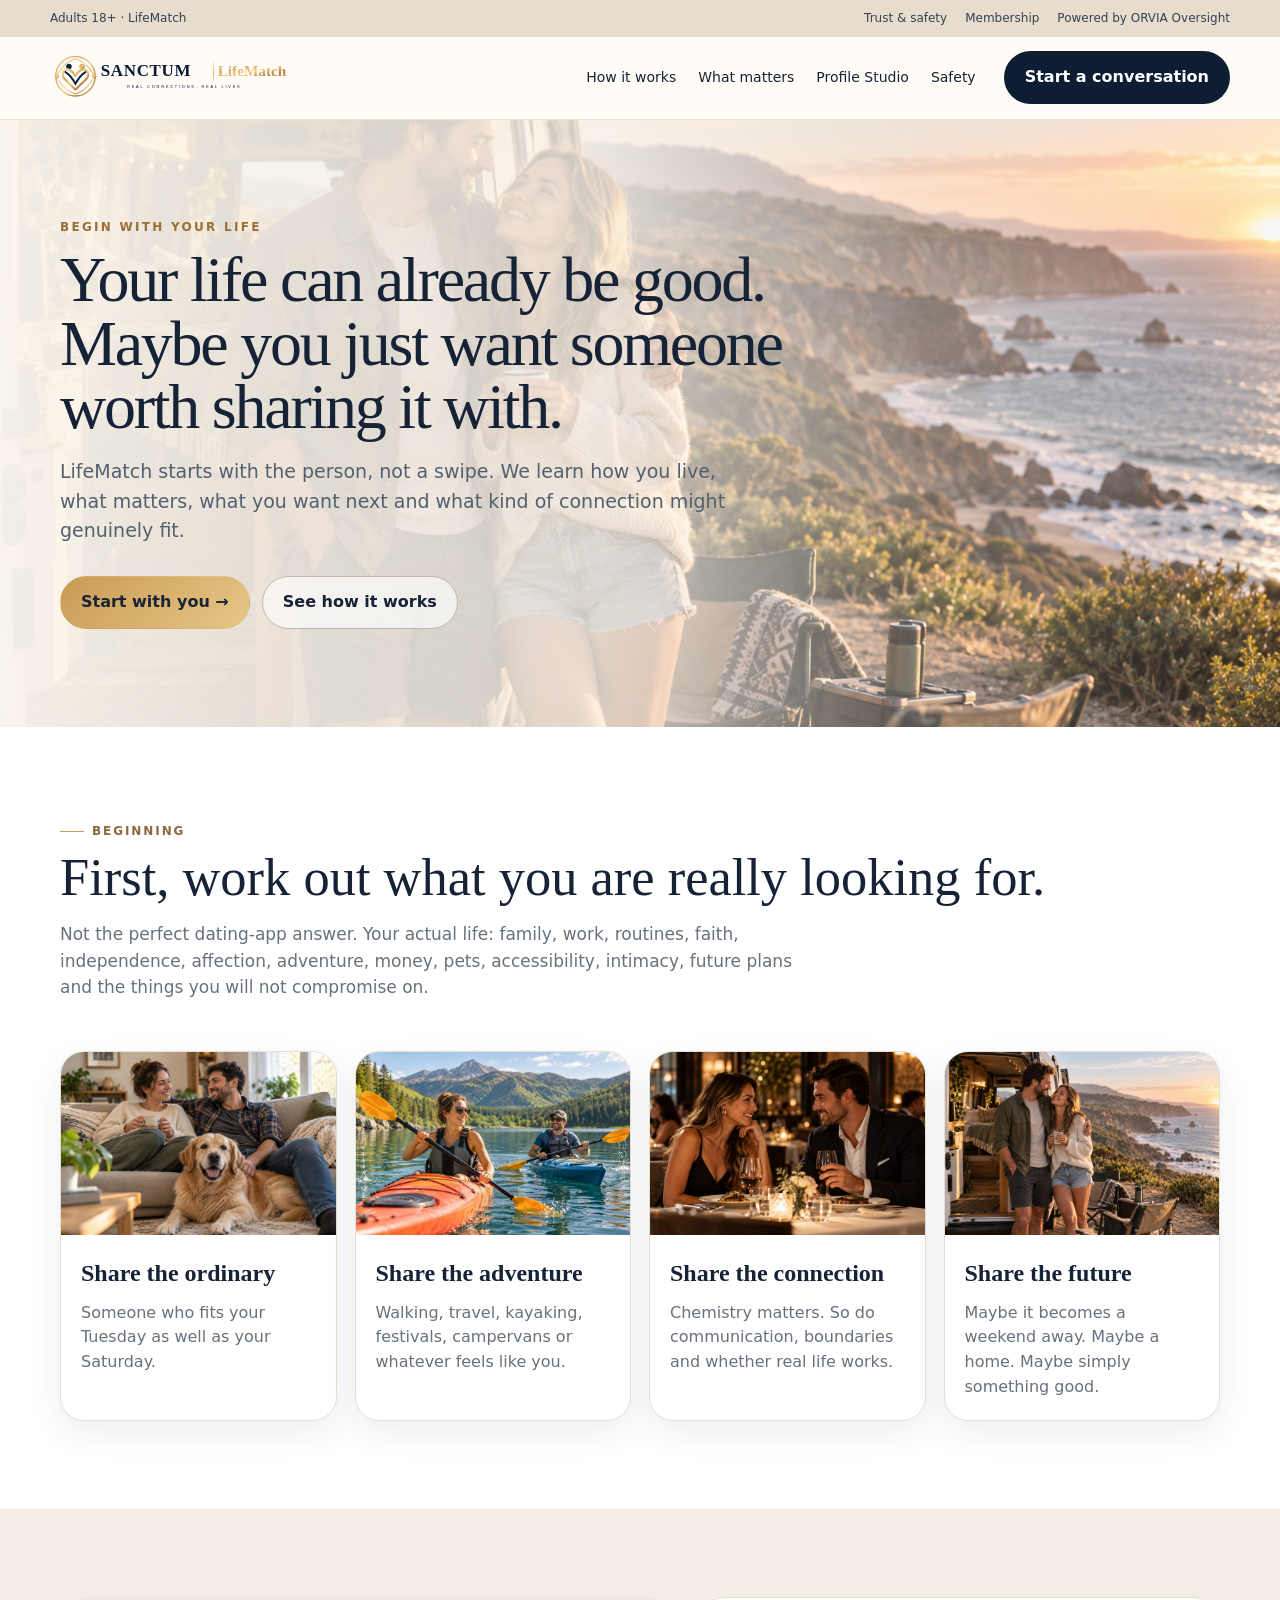
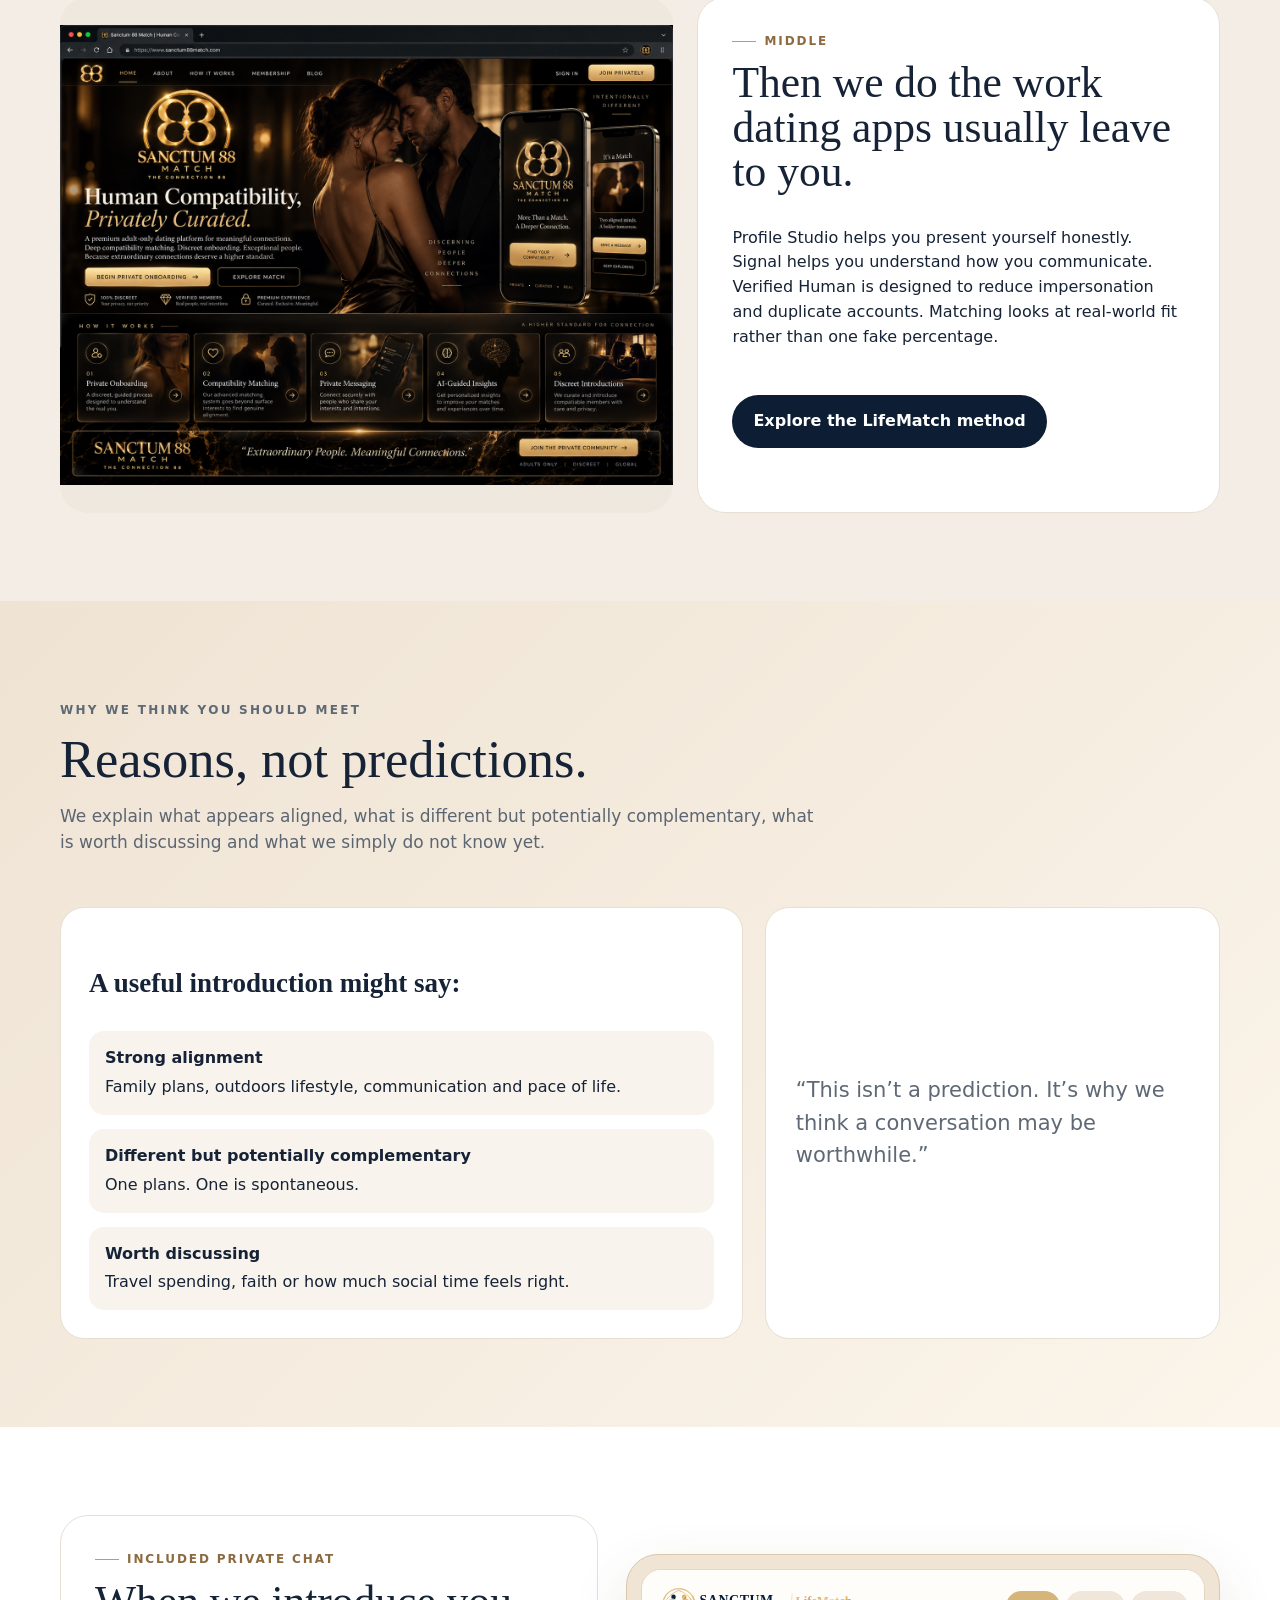
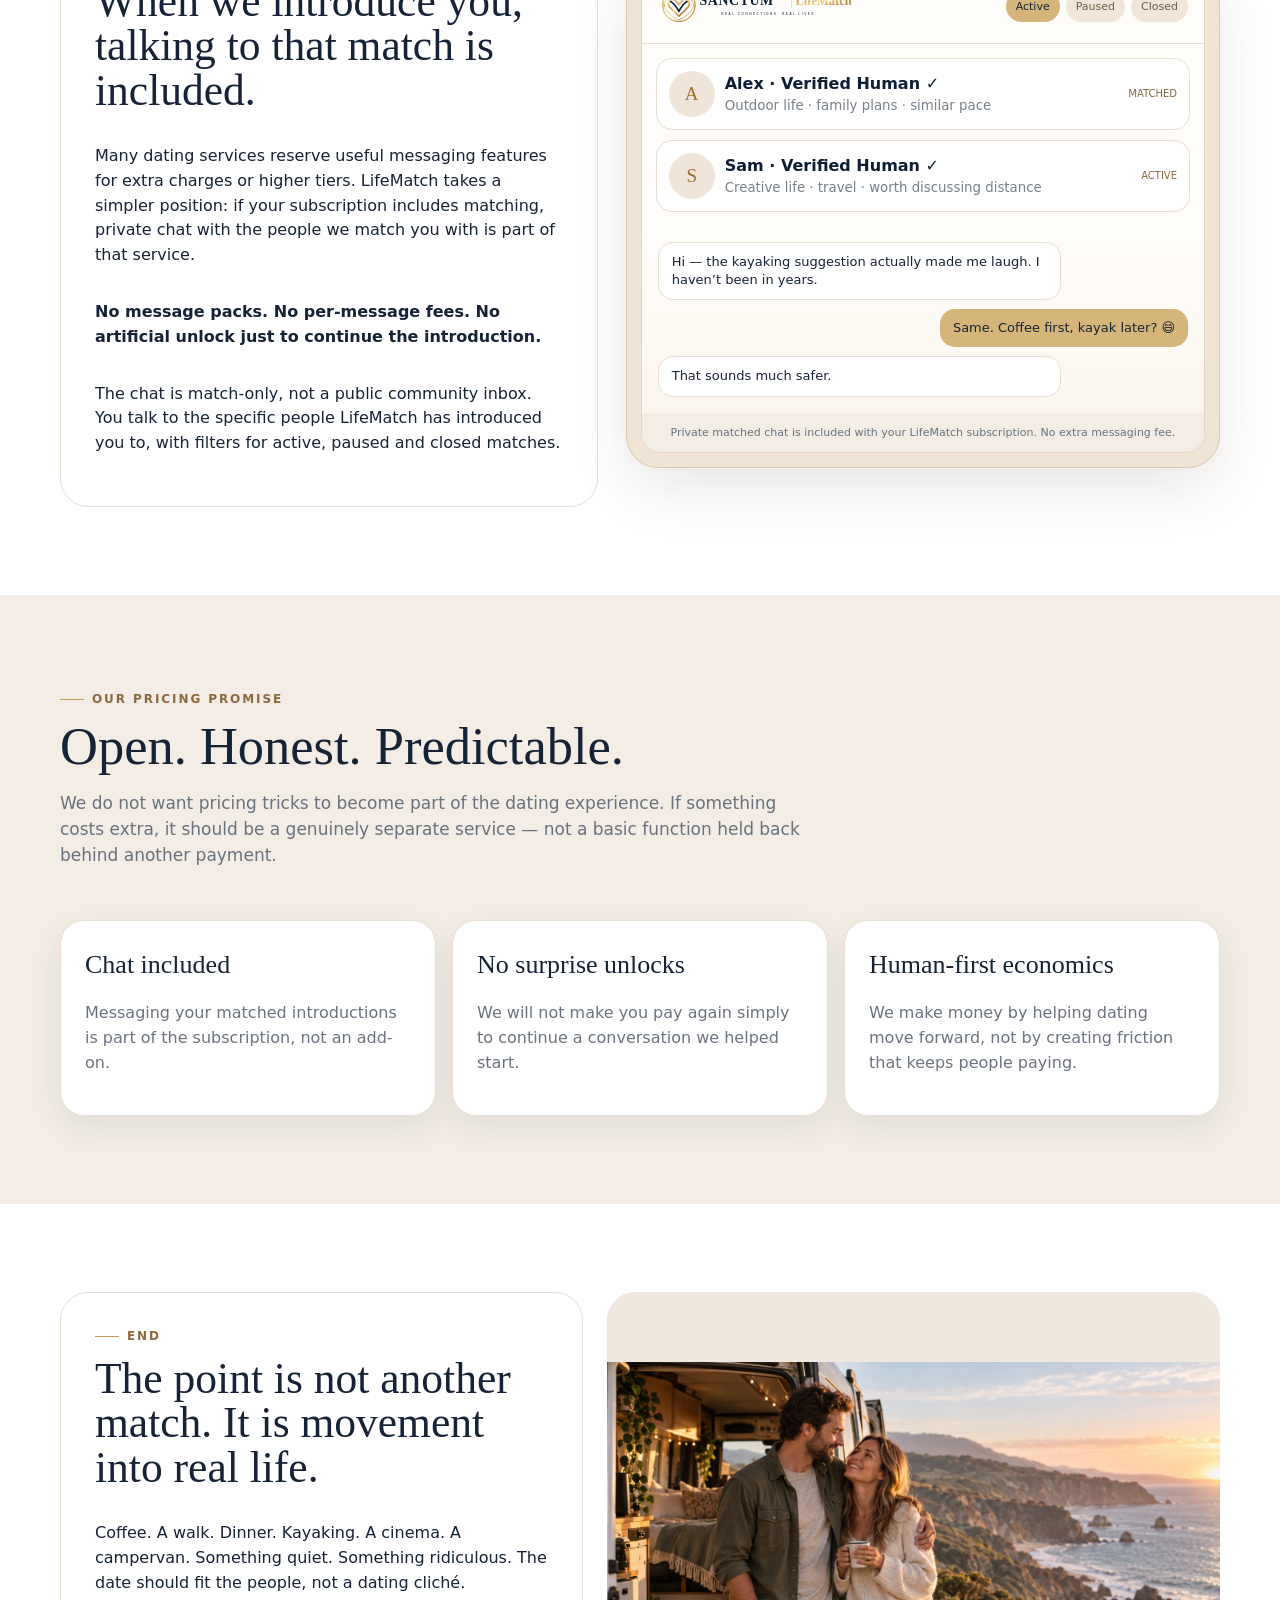
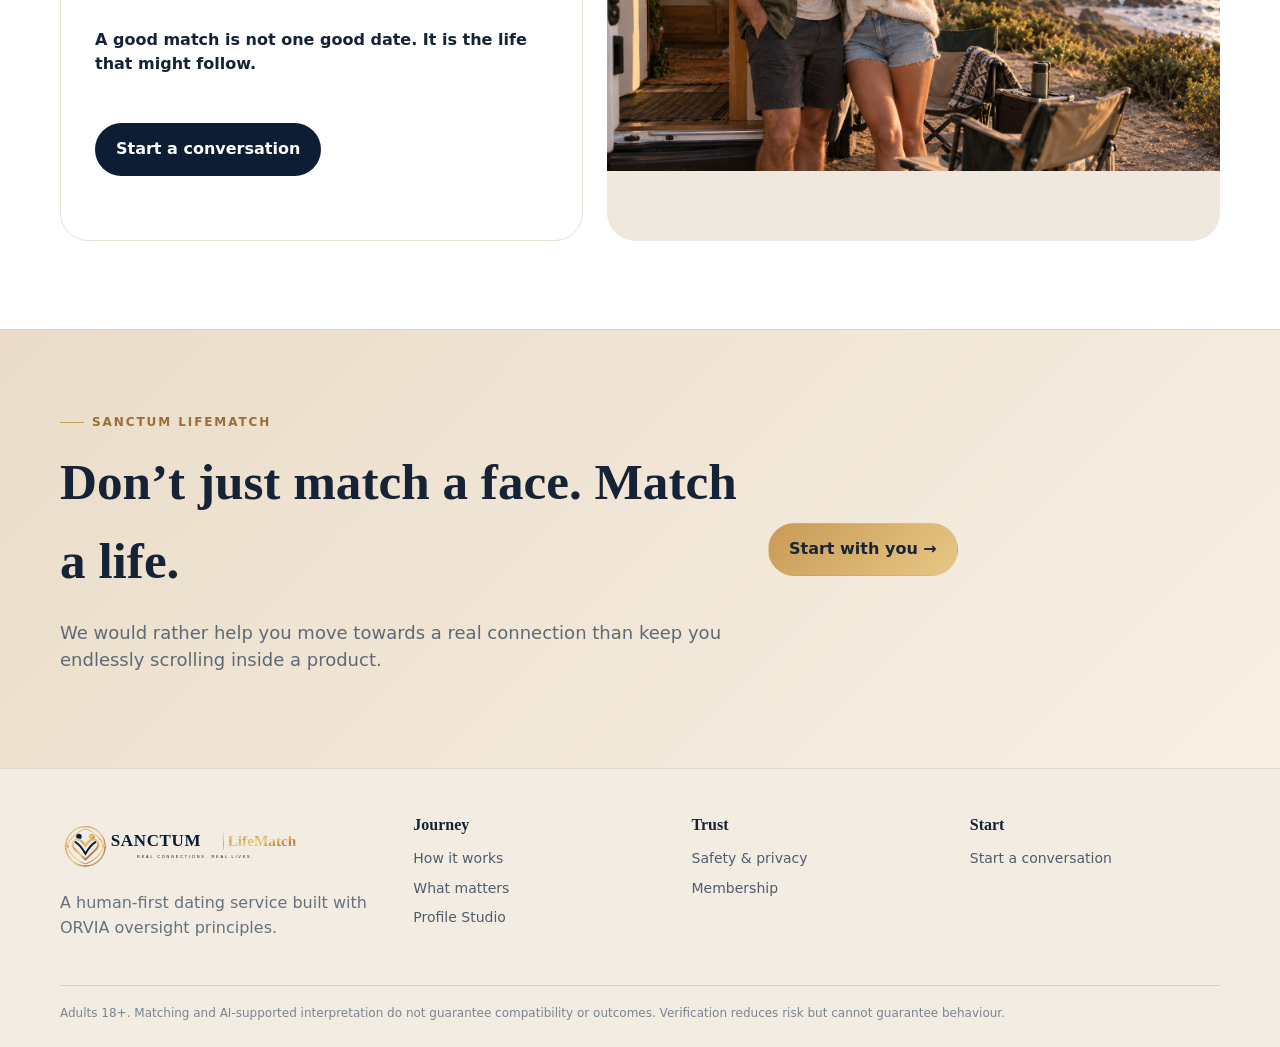
==== commit de9f4b4f: "Replace weak homepage imagery with supplied high-resolution LifeMatch assets" ====
--- a/index.html
+++ b/index.html
@@ -1 +1 @@
-<!doctype html><html lang="en-GB"><head><meta charset="utf-8"><meta name="viewport" content="width=device-width,initial-scale=1"><title>Sanctum LifeMatch | Don’t just match a face. Match a life.</title><meta name="description" content="Sanctum LifeMatch is a guided personal dating service built around verified people, real-life compatibility, private matched chat and meaningful introductions."><link rel="stylesheet" href="assets/site.css"><link rel="stylesheet" href="assets/lifematch-live.css"></head><body><div class="utility"><div class="wrap"><span>Adults 18+ · LifeMatch</span><span class="push"><a href="safety.html">Trust & safety</a><a href="membership.html">Membership</a><span>Powered by ORVIA Oversight</span></span></div></div><header class="site-header"><div class="wrap nav"><a class="brand" href="index.html"><img class="brand-lockup" src="assets/lifematch-lockup.svg" alt="Sanctum LifeMatch — Real connections. Real lives."></a><button class="menu-toggle" aria-label="Menu">☰</button><nav class="nav-links"><a href="how-it-works.html">How it works</a><a href="what-matters.html">What matters</a><a href="profile-studio.html">Profile Studio</a><a href="safety.html">Safety</a></nav><div class="nav-actions"><a class="btn btn-primary" href="onboarding.html">Start a conversation</a></div></div></header><main><section class="story-hero"><img src="assets/campervan.jpg" alt="A couple sharing an outdoor campervan moment"><div class="wrap"><p class="story-kicker">BEGIN WITH YOUR LIFE</p><h1>Your life can already be good.<br>Maybe you just want someone worth sharing it with.</h1><p class="lead">LifeMatch starts with the person, not a swipe. We learn how you live, what matters, what you want next and what kind of connection might genuinely fit.</p><div class="hero-actions"><a class="btn btn-gold" href="onboarding.html">Start with you →</a><a class="btn btn-outline" href="how-it-works.html">See how it works</a></div></div></section><section class="section section-white"><div class="wrap"><span class="chapter">Beginning</span><div class="section-head"><div><h2>First, work out what you are really looking for.</h2><p class="section-lead">Not the perfect dating-app answer. Your actual life: family, work, routines, faith, independence, affection, adventure, money, pets, accessibility, intimacy, future plans and the things you will not compromise on.</p></div></div><div class="story-grid-live"><article class="story-tile"><img src="assets/date-home.jpg" alt="A relaxed couple at home"><div class="copy"><h3>Share the ordinary</h3><p>Someone who fits your Tuesday as well as your Saturday.</p></div></article><article class="story-tile"><img src="assets/date-kayak.jpg" alt="A couple kayaking"><div class="copy"><h3>Share the adventure</h3><p>Walking, travel, kayaking, festivals, campervans or whatever feels like you.</p></div></article><article class="story-tile"><img src="assets/date-dinner.jpg" alt="A couple talking over dinner"><div class="copy"><h3>Share the connection</h3><p>Chemistry matters. So do communication, boundaries and whether real life works.</p></div></article><article class="story-tile"><img src="assets/campervan.jpg" alt="A couple enjoying campervan life"><div class="copy"><h3>Share the future</h3><p>Maybe it becomes a weekend away. Maybe a home. Maybe simply something good.</p></div></article></div></div></section><section class="section section-soft"><div class="wrap story-strip"><div class="story-photo"><img src="assets/curated-connections.png" alt="A guided connection journey"></div><div class="story-copy"><span class="chapter">Middle</span><h2>Then we do the work dating apps usually leave to you.</h2><p>Profile Studio helps you present yourself honestly. Signal helps you understand how you communicate. Verified Human is designed to reduce impersonation and duplicate accounts. Matching looks at real-world fit rather than one fake percentage.</p><div class="hero-actions"><a class="btn btn-primary" href="how-it-works.html">Explore the LifeMatch method</a></div></div></div></section><section class="section section-navy"><div class="wrap"><div class="section-head"><div><p class="eyebrow" style="color:#e7c786">WHY WE THINK YOU SHOULD MEET</p><h2>Reasons, not predictions.</h2><p class="section-lead">We explain what appears aligned, what is different but potentially complementary, what is worth discussing and what we simply do not know yet.</p></div></div><div class="match-example"><div class="match-panel"><h3>A useful introduction might say:</h3><div class="match-list"><div class="match-row"><strong>Strong alignment</strong>Family plans, outdoors lifestyle, communication and pace of life.</div><div class="match-row"><strong>Different but potentially complementary</strong>One plans. One is spontaneous.</div><div class="match-row"><strong>Worth discussing</strong>Travel spending, faith or how much social time feels right.</div></div></div><div class="quote-panel"><p>“This isn’t a prediction. It’s why we think a conversation may be worthwhile.”</p></div></div></div></section><section class="section section-white"><div class="wrap chat-showcase"><div class="story-copy"><span class="chapter">Included private chat</span><h2>When we introduce you, talking to that match is included.</h2><p>Many dating services reserve useful messaging features for extra charges or higher tiers. LifeMatch takes a simpler position: if your subscription includes matching, private chat with the people we match you with is part of that service.</p><p><strong>No message packs. No per-message fees. No artificial unlock just to continue the introduction.</strong></p><p>The chat is match-only, not a public community inbox. You talk to the specific people LifeMatch has introduced you to, with filters for active, paused and closed matches.</p></div><div class="chat-device" aria-label="LifeMatch matched chat concept"><div class="chat-screen"><div class="chat-top"><img src="assets/lifematch-lockup.svg" alt="Sanctum LifeMatch"><div class="chat-filter"><span class="active">Active</span><span>Paused</span><span>Closed</span></div></div><div class="chat-list"><div class="chat-match"><div class="chat-avatar">A</div><div><strong>Alex · Verified Human ✓</strong><small>Outdoor life · family plans · similar pace</small></div><span class="chat-status">MATCHED</span></div><div class="chat-match"><div class="chat-avatar">S</div><div><strong>Sam · Verified Human ✓</strong><small>Creative life · travel · worth discussing distance</small></div><span class="chat-status">ACTIVE</span></div></div><div class="chat-convo"><div class="bubble them">Hi — the kayaking suggestion actually made me laugh. I haven’t been in years.</div><div class="bubble me">Same. Coffee first, kayak later? 😄</div><div class="bubble them">That sounds much safer.</div></div><div class="chat-note">Private matched chat is included with your LifeMatch subscription. No extra messaging fee.</div></div></div></div></section><section class="section section-soft"><div class="wrap"><div class="section-head"><div><span class="chapter">Our pricing promise</span><h2>Open. Honest. Predictable.</h2><p class="section-lead">We do not want pricing tricks to become part of the dating experience. If something costs extra, it should be a genuinely separate service — not a basic function held back behind another payment.</p></div></div><div class="recognition-grid"><article class="recognition-card"><h3>Chat included</h3><p>Messaging your matched introductions is part of the subscription, not an add-on.</p></article><article class="recognition-card"><h3>No surprise unlocks</h3><p>We will not make you pay again simply to continue a conversation we helped start.</p></article><article class="recognition-card"><h3>Human-first economics</h3><p>We make money by helping dating move forward, not by creating friction that keeps people paying.</p></article></div></div></section><section class="section section-white"><div class="wrap story-strip reverse"><div class="story-copy"><span class="chapter">End</span><h2>The point is not another match. It is movement into real life.</h2><p>Coffee. A walk. Dinner. Kayaking. A cinema. A campervan. Something quiet. Something ridiculous. The date should fit the people, not a dating cliché.</p><p><strong>A good match is not one good date. It is the life that might follow.</strong></p><div class="hero-actions"><a class="btn btn-primary" href="onboarding.html">Start a conversation</a></div></div><div class="story-photo"><img src="assets/closing.jpg" alt="A hopeful shared future"></div></div></section><section class="ending-band"><div class="wrap"><div><span class="chapter" style="color:#e7c786">SANCTUM LIFEMATCH</span><h2>Don’t just match a face. Match a life.</h2><p>We would rather help you move towards a real connection than keep you endlessly scrolling inside a product.</p></div><div><a class="btn btn-gold" href="onboarding.html">Start with you →</a></div></div></section></main><footer class="lifematch-footer"><div class="wrap"><div class="grid"><div><a class="brand" href="index.html"><img class="brand-lockup" src="assets/lifematch-lockup.svg" alt="Sanctum LifeMatch"></a><p style="color:#aebccd">A human-first dating service built with ORVIA oversight principles.</p></div><div><h4>Journey</h4><a href="how-it-works.html">How it works</a><a href="what-matters.html">What matters</a><a href="profile-studio.html">Profile Studio</a></div><div><h4>Trust</h4><a href="safety.html">Safety & privacy</a><a href="membership.html">Membership</a></div><div><h4>Start</h4><a href="onboarding.html">Start a conversation</a></div></div><div class="legal">Adults 18+. Matching and AI-supported interpretation do not guarantee compatibility or outcomes. Verification reduces risk but cannot guarantee behaviour.</div></div></footer></body></html>+<!doctype html><html lang="en-GB"><head><meta charset="utf-8"><meta name="viewport" content="width=device-width,initial-scale=1"><title>Sanctum LifeMatch | Don’t just match a face. Match a life.</title><meta name="description" content="Sanctum LifeMatch is a guided personal dating service built around verified people, real-life compatibility, private matched chat and meaningful introductions."><link rel="stylesheet" href="assets/site.css"><link rel="stylesheet" href="assets/lifematch-live.css"></head><body><div class="utility"><div class="wrap"><span>Adults 18+ · LifeMatch</span><span class="push"><a href="safety.html">Trust & safety</a><a href="membership.html">Membership</a><span>Powered by ORVIA Oversight</span></span></div></div><header class="site-header"><div class="wrap nav"><a class="brand" href="index.html"><img class="brand-lockup" src="assets/lifematch-lockup.svg" alt="Sanctum LifeMatch — Real connections. Real lives."></a><button class="menu-toggle" aria-label="Menu">☰</button><nav class="nav-links"><a href="how-it-works.html">How it works</a><a href="what-matters.html">What matters</a><a href="profile-studio.html">Profile Studio</a><a href="safety.html">Safety</a></nav><div class="nav-actions"><a class="btn btn-primary" href="onboarding.html">Start a conversation</a></div></div></header><main><section class="story-hero"><img src="ChatGPT%20Image%20Sep%2013%2C%202026%2C%2010_32_44%20PM%20(4).png" alt="A couple sharing coffee beside their campervan on the coast"><div class="wrap"><p class="story-kicker">BEGIN WITH YOUR LIFE</p><h1>Your life can already be good.<br>Maybe you just want someone worth sharing it with.</h1><p class="lead">LifeMatch starts with the person, not a swipe. We learn how you live, what matters, what you want next and what kind of connection might genuinely fit.</p><div class="hero-actions"><a class="btn btn-gold" href="onboarding.html">Start with you →</a><a class="btn btn-outline" href="how-it-works.html">See how it works</a></div></div></section><section class="section section-white"><div class="wrap"><span class="chapter">Beginning</span><div class="section-head"><div><h2>First, work out what you are really looking for.</h2><p class="section-lead">Not the perfect dating-app answer. Your actual life: family, work, routines, faith, independence, affection, adventure, money, pets, accessibility, intimacy, future plans and the things you will not compromise on.</p></div></div><div class="story-grid-live"><article class="story-tile"><img src="ChatGPT%20Image%20Sep%2013%2C%202026%2C%2010_32_43%20PM%20(1).png" alt="A relaxed couple at home with their dog"><div class="copy"><h3>Share the ordinary</h3><p>Someone who fits your Tuesday as well as your Saturday.</p></div></article><article class="story-tile"><img src="ChatGPT%20Image%20Sep%2013%2C%202026%2C%2010_32_44%20PM%20(2).png" alt="Two people kayaking on a mountain lake"><div class="copy"><h3>Share the adventure</h3><p>Walking, travel, kayaking, festivals, campervans or whatever feels like you.</p></div></article><article class="story-tile"><img src="ChatGPT%20Image%20Sep%2013%2C%202026%2C%2010_32_44%20PM%20(3).png" alt="A couple talking over dinner in a warm restaurant"><div class="copy"><h3>Share the connection</h3><p>Chemistry matters. So do communication, boundaries and whether real life works.</p></div></article><article class="story-tile"><img src="ChatGPT%20Image%20Sep%2013%2C%202026%2C%2010_32_44%20PM%20(4).png" alt="A couple enjoying campervan life by the coast"><div class="copy"><h3>Share the future</h3><p>Maybe it becomes a weekend away. Maybe a home. Maybe simply something good.</p></div></article></div></div></section><section class="section section-soft"><div class="wrap story-strip"><div class="story-photo"><img src="assets/curated-connections.png" alt="A guided connection journey"></div><div class="story-copy"><span class="chapter">Middle</span><h2>Then we do the work dating apps usually leave to you.</h2><p>Profile Studio helps you present yourself honestly. Signal helps you understand how you communicate. Verified Human is designed to reduce impersonation and duplicate accounts. Matching looks at real-world fit rather than one fake percentage.</p><div class="hero-actions"><a class="btn btn-primary" href="how-it-works.html">Explore the LifeMatch method</a></div></div></div></section><section class="section section-navy"><div class="wrap"><div class="section-head"><div><p class="eyebrow" style="color:#9a6f35">WHY WE THINK YOU SHOULD MEET</p><h2>Reasons, not predictions.</h2><p class="section-lead">We explain what appears aligned, what is different but potentially complementary, what is worth discussing and what we simply do not know yet.</p></div></div><div class="match-example"><div class="match-panel"><h3>A useful introduction might say:</h3><div class="match-list"><div class="match-row"><strong>Strong alignment</strong>Family plans, outdoors lifestyle, communication and pace of life.</div><div class="match-row"><strong>Different but potentially complementary</strong>One plans. One is spontaneous.</div><div class="match-row"><strong>Worth discussing</strong>Travel spending, faith or how much social time feels right.</div></div></div><div class="quote-panel"><p>“This isn’t a prediction. It’s why we think a conversation may be worthwhile.”</p></div></div></div></section><section class="section section-white"><div class="wrap chat-showcase"><div class="story-copy"><span class="chapter">Included private chat</span><h2>When we introduce you, talking to that match is included.</h2><p>Many dating services reserve useful messaging features for extra charges or higher tiers. LifeMatch takes a simpler position: if your subscription includes matching, private chat with the people we match you with is part of that service.</p><p><strong>No message packs. No per-message fees. No artificial unlock just to continue the introduction.</strong></p><p>The chat is match-only, not a public community inbox. You talk to the specific people LifeMatch has introduced you to, with filters for active, paused and closed matches.</p></div><div class="chat-device" aria-label="LifeMatch matched chat concept"><div class="chat-screen"><div class="chat-top"><img src="assets/lifematch-lockup.svg" alt="Sanctum LifeMatch"><div class="chat-filter"><span class="active">Active</span><span>Paused</span><span>Closed</span></div></div><div class="chat-list"><div class="chat-match"><div class="chat-avatar">A</div><div><strong>Alex · Verified Human ✓</strong><small>Outdoor life · family plans · similar pace</small></div><span class="chat-status">MATCHED</span></div><div class="chat-match"><div class="chat-avatar">S</div><div><strong>Sam · Verified Human ✓</strong><small>Creative life · travel · worth discussing distance</small></div><span class="chat-status">ACTIVE</span></div></div><div class="chat-convo"><div class="bubble them">Hi — the kayaking suggestion actually made me laugh. I haven’t been in years.</div><div class="bubble me">Same. Coffee first, kayak later? 😄</div><div class="bubble them">That sounds much safer.</div></div><div class="chat-note">Private matched chat is included with your LifeMatch subscription. No extra messaging fee.</div></div></div></div></section><section class="section section-soft"><div class="wrap"><div class="section-head"><div><span class="chapter">Our pricing promise</span><h2>Open. Honest. Predictable.</h2><p class="section-lead">We do not want pricing tricks to become part of the dating experience. If something costs extra, it should be a genuinely separate service — not a basic function held back behind another payment.</p></div></div><div class="recognition-grid"><article class="recognition-card"><h3>Chat included</h3><p>Messaging your matched introductions is part of the subscription, not an add-on.</p></article><article class="recognition-card"><h3>No surprise unlocks</h3><p>We will not make you pay again simply to continue a conversation we helped start.</p></article><article class="recognition-card"><h3>Human-first economics</h3><p>We make money by helping dating move forward, not by creating friction that keeps people paying.</p></article></div></div></section><section class="section section-white"><div class="wrap story-strip reverse"><div class="story-copy"><span class="chapter">End</span><h2>The point is not another match. It is movement into real life.</h2><p>Coffee. A walk. Dinner. Kayaking. A cinema. A campervan. Something quiet. Something ridiculous. The date should fit the people, not a dating cliché.</p><p><strong>A good match is not one good date. It is the life that might follow.</strong></p><div class="hero-actions"><a class="btn btn-primary" href="onboarding.html">Start a conversation</a></div></div><div class="story-photo"><img src="ChatGPT%20Image%20Sep%2013%2C%202026%2C%2010_32_44%20PM%20(4).png" alt="A couple sharing a coastal campervan moment"></div></div></section><section class="ending-band"><div class="wrap"><div><span class="chapter" style="color:#9a6f35">SANCTUM LIFEMATCH</span><h2>Don’t just match a face. Match a life.</h2><p>We would rather help you move towards a real connection than keep you endlessly scrolling inside a product.</p></div><div><a class="btn btn-gold" href="onboarding.html">Start with you →</a></div></div></section></main><footer class="lifematch-footer"><div class="wrap"><div class="grid"><div><a class="brand" href="index.html"><img class="brand-lockup" src="assets/lifematch-lockup.svg" alt="Sanctum LifeMatch"></a><p style="color:#66717d">A human-first dating service built with ORVIA oversight principles.</p></div><div><h4>Journey</h4><a href="how-it-works.html">How it works</a><a href="what-matters.html">What matters</a><a href="profile-studio.html">Profile Studio</a></div><div><h4>Trust</h4><a href="safety.html">Safety & privacy</a><a href="membership.html">Membership</a></div><div><h4>Start</h4><a href="onboarding.html">Start a conversation</a></div></div><div class="legal">Adults 18+. Matching and AI-supported interpretation do not guarantee compatibility or outcomes. Verification reduces risk but cannot guarantee behaviour.</div></div></footer></body></html>
--- a/assets/lifematch-live.css
+++ b/assets/lifematch-live.css
@@ -1 +1,16 @@
-body{background:#fbf6ee}.story-hero{position:relative;min-height:66vh;display:flex;align-items:end;overflow:hidden;background:#0d1d33}.story-hero img{position:absolute;inset:0;width:100%;height:100%;object-fit:cover;object-position:center}.story-hero:after{content:"";position:absolute;inset:0;background:linear-gradient(90deg,rgba(9,22,38,.86),rgba(9,22,38,.42) 56%,rgba(9,22,38,.08))}.story-hero .wrap{position:relative;z-index:2;padding:90px 0 72px;color:#fff}.story-hero h1{font-family:Georgia,"Times New Roman",serif;font-size:clamp(50px,6vw,88px);line-height:.98;font-weight:500;letter-spacing:-.035em;margin:0;max-width:900px}.story-hero .lead{color:#edf2f7;max-width:680px}.story-kicker{font-size:12px;text-transform:uppercase;letter-spacing:.19em;font-weight:850;color:#e7c786}.story-strip{display:grid;grid-template-columns:minmax(0,1.14fr) minmax(320px,.86fr);gap:28px;align-items:stretch}.story-strip.reverse{grid-template-columns:minmax(320px,.86fr) minmax(0,1.14fr)}.story-photo{overflow:hidden;border-radius:28px;min-height:430px;background:#ddd}.story-photo img{width:100%;height:100%;min-height:430px;object-fit:cover;object-position:center}.story-copy{padding:40px;border-radius:28px;background:#fff;border:1px solid var(--line);display:flex;flex-direction:column;justify-content:center;min-width:0}.story-copy.dark{background:#0d1d33;color:#fff}.story-copy.dark p{color:#d5deea}.story-copy h2{font-size:clamp(38px,4vw,58px);margin:0 0 16px}.story-grid-live{display:grid;grid-template-columns:repeat(4,minmax(0,1fr));gap:18px}.story-tile{background:#fff;border:1px solid var(--line);border-radius:24px;overflow:hidden;box-shadow:var(--shadow2);min-width:0}.story-tile img{width:100%;aspect-ratio:4/3;object-fit:cover;object-position:center}.story-tile .copy{padding:20px}.story-tile h3{margin:0 0 8px;font-size:24px}.story-tile p{margin:0;color:#68717c}.icon-story{width:50px;height:50px;border-radius:16px;display:grid;place-items:center;background:#0d1d33;color:#e7c786;font-size:24px;margin-bottom:14px}.chapter{display:inline-flex;align-items:center;gap:8px;font-size:12px;letter-spacing:.16em;text-transform:uppercase;color:#8b6a40;font-weight:850;margin-bottom:10px}.chapter:before{content:"";width:24px;height:1px;background:#c99a56}.ending-band{padding:88px 0;background:linear-gradient(135deg,#0d1d33,#173153);color:#fff}.ending-band .wrap{display:grid;grid-template-columns:1.2fr .8fr;gap:30px;align-items:center}.ending-band h2{font-size:clamp(40px,4.5vw,62px);margin:0 0 16px}.ending-band p{color:#d5deea;font-size:18px}.lifematch-footer{background:#091626;color:#eef3f7;padding:48px 0 26px}.lifematch-footer .grid{display:grid;grid-template-columns:1.3fr repeat(3,1fr);gap:28px}.lifematch-footer a{display:block;color:#c7d0dc;margin:8px 0;font-size:14px}.lifematch-footer h4{font-family:Georgia,serif;margin:0 0 10px}.lifematch-footer .legal{border-top:1px solid #24364c;margin-top:28px;padding-top:18px;color:#94a5b6;font-size:12px}.live-badge{display:inline-flex;padding:8px 12px;border:1px solid rgba(255,255,255,.2);border-radius:999px;font-size:12px;color:#dbe6ef}.route-card-life img,.date-card img,.story-card img,.content-card img{object-fit:cover!important;object-position:center!important}.high-vis-image{width:100%;aspect-ratio:16/9;object-fit:cover;object-position:center;border-radius:28px;box-shadow:var(--shadow)}.brand-lockup{width:min(330px,38vw);height:auto;display:block}.site-header .brand{min-width:330px}.site-header .brand .brand-mark{display:none}.chat-showcase{display:grid;grid-template-columns:minmax(0,.95fr) minmax(380px,1.05fr);gap:34px;align-items:center}.chat-device{background:#0d1d33;border-radius:34px;padding:18px;box-shadow:0 28px 70px rgba(13,29,51,.22);max-width:620px;width:100%;justify-self:end}.chat-screen{background:#fbf6ee;border-radius:22px;overflow:hidden;border:1px solid rgba(231,199,134,.45)}.chat-top{background:#fffdfa;padding:16px 18px;border-bottom:1px solid #eadfce;display:flex;align-items:center;gap:12px}.chat-top img{width:132px;height:auto}.chat-filter{margin-left:auto;display:flex;gap:6px}.chat-filter span{font-size:11px;padding:7px 10px;border-radius:999px;background:#f0e7da;color:#6e593f}.chat-filter .active{background:#0d1d33;color:#fff}.chat-list{padding:16px;display:grid;gap:12px}.chat-match{background:#fff;border:1px solid #e7dfd2;border-radius:18px;padding:14px;display:grid;grid-template-columns:50px 1fr auto;gap:12px;align-items:center}.chat-avatar{width:50px;height:50px;border-radius:50%;background:linear-gradient(145deg,#173153,#0d1d33);color:#e7c786;display:grid;place-items:center;font-family:Georgia,serif;font-size:20px}.chat-match strong{display:block;color:#0d1d33}.chat-match small{color:#77808b}.chat-status{font-size:11px;color:#8b6a40}.chat-convo{padding:18px;background:linear-gradient(#fffdfa,#fbf6ee);display:grid;gap:10px}.bubble{max-width:78%;padding:11px 14px;border-radius:16px;font-size:14px;line-height:1.4}.bubble.them{background:#fff;border:1px solid #e7dfd2}.bubble.me{margin-left:auto;background:#0d1d33;color:#fff}.chat-note{padding:12px 16px;background:#f3ede5;font-size:12px;color:#68717c;text-align:center}.screen-safe{max-width:1180px;margin:0 auto}.section .wrap,.story-hero .wrap,.ending-band .wrap,.lifematch-footer .wrap{width:min(1180px,calc(100% - 48px));margin-inline:auto}.story-grid-live img{max-height:260px}.match-example,.recognition-grid,.pricing-grid{min-width:0}.match-example>*{min-width:0}@media(max-width:1100px){.site-header .brand{min-width:250px}.brand-lockup{width:250px}.chat-showcase{grid-template-columns:1fr}.chat-device{justify-self:center;max-width:700px}.story-grid-live{grid-template-columns:repeat(2,minmax(0,1fr))}}@media(max-width:980px){.story-strip,.story-strip.reverse,.ending-band .wrap{grid-template-columns:1fr}.story-grid-live{grid-template-columns:1fr 1fr}.story-hero{min-height:560px}.story-hero:after{background:linear-gradient(rgba(9,22,38,.55),rgba(9,22,38,.78))}.site-header .brand{min-width:0}.brand-lockup{width:230px}.chat-device{max-width:100%}}@media(max-width:700px){.section .wrap,.story-hero .wrap,.ending-band .wrap,.lifematch-footer .wrap{width:min(100% - 24px,1180px)}.chat-device{padding:10px;border-radius:24px}.chat-screen{border-radius:16px}.chat-top{align-items:flex-start;flex-wrap:wrap}.chat-filter{width:100%;margin-left:0}.chat-match{grid-template-columns:44px 1fr}.chat-status{grid-column:2}.bubble{max-width:90%}.brand-lockup{width:205px}}@media(max-width:600px){.story-grid-live{grid-template-columns:1fr}.story-hero{min-height:520px}.story-hero .wrap{padding:72px 0 54px}.story-photo,.story-photo img{min-height:300px}.story-copy{padding:28px}.story-grid-live img{max-height:none}}+body{background:#fbf6ee;color:#162235}.story-hero{position:relative;min-height:64vh;display:flex;align-items:end;overflow:hidden;background:#efe6da}.story-hero img{position:absolute;inset:0;width:100%;height:100%;object-fit:cover;object-position:center}.story-hero:after{content:"";position:absolute;inset:0;background:linear-gradient(90deg,rgba(251,246,238,.96),rgba(251,246,238,.80) 47%,rgba(251,246,238,.28) 72%,rgba(251,246,238,.08))}.story-hero .wrap{position:relative;z-index:2;padding:86px 0 68px;color:#162235}.story-hero h1{font-family:Georgia,"Times New Roman",serif;font-size:clamp(46px,5vw,78px);line-height:.99;font-weight:500;letter-spacing:-.035em;margin:0;max-width:850px}.story-hero .lead{color:#53606d;max-width:680px}.story-kicker{font-size:12px;text-transform:uppercase;letter-spacing:.19em;font-weight:850;color:#9a6f35}.story-strip{display:grid;grid-template-columns:minmax(0,1.08fr) minmax(340px,.92fr);gap:24px;align-items:stretch}.story-strip.reverse{grid-template-columns:minmax(340px,.92fr) minmax(0,1.08fr)}.story-photo{overflow:hidden;border-radius:28px;background:#efe8de;display:flex;align-items:center;justify-content:center}.story-photo img{display:block;width:100%;height:auto;min-height:0;object-fit:contain;object-position:center}.story-copy{padding:34px;border-radius:28px;background:#fff;border:1px solid var(--line);display:flex;flex-direction:column;justify-content:center;min-width:0}.story-copy.dark{background:#fff;color:#162235}.story-copy.dark p{color:#5f6975}.story-copy h2{font-size:clamp(36px,3.4vw,54px);line-height:1.02;margin:0 0 16px}.story-grid-live{display:grid;grid-template-columns:repeat(4,minmax(0,1fr));gap:18px}.story-tile{background:#fff;border:1px solid var(--line);border-radius:24px;overflow:hidden;box-shadow:var(--shadow2);min-width:0}.story-tile img{display:block;width:100%;height:auto;aspect-ratio:auto!important;object-fit:contain!important;object-position:center!important;background:#efe8de}.story-tile .copy{padding:20px}.story-tile h3{margin:0 0 8px;font-size:24px}.story-tile p{margin:0;color:#68717c}.icon-story{width:50px;height:50px;border-radius:16px;display:grid;place-items:center;background:#f3eadf;color:#9b6e34;font-size:24px;margin-bottom:14px}.chapter{display:inline-flex;align-items:center;gap:8px;font-size:12px;letter-spacing:.16em;text-transform:uppercase;color:#8b6a40;font-weight:850;margin-bottom:10px}.chapter:before{content:"";width:24px;height:1px;background:#c99a56}.section-navy{background:#eee4d7!important;color:#162235!important}.section-navy .section-lead{color:#5c6672!important}.quote-panel{background:#fff!important;color:#162235!important;border:1px solid var(--line)!important}.quote-panel p{color:#162235!important}.ending-band{padding:76px 0;background:linear-gradient(135deg,#eadcc9,#f8f0e5);color:#162235;border-top:1px solid #dfd1bf}.ending-band .wrap{display:grid;grid-template-columns:1.2fr .8fr;gap:30px;align-items:center}.ending-band h2{font-size:clamp(38px,4vw,58px);margin:0 0 16px}.ending-band p{color:#5f6975;font-size:18px}.lifematch-footer{background:#f3ece3;color:#162235;padding:44px 0 24px;border-top:1px solid #dfd4c5}.lifematch-footer .grid{display:grid;grid-template-columns:1.3fr repeat(3,1fr);gap:28px}.lifematch-footer a{display:block;color:#4f5d6b;margin:8px 0;font-size:14px}.lifematch-footer h4{font-family:Georgia,serif;margin:0 0 10px;color:#162235}.lifematch-footer .legal{border-top:1px solid #ddd1c2;margin-top:28px;padding-top:18px;color:#7a8490;font-size:12px}.route-card-life img,.date-card img,.story-card img,.content-card img{height:auto!important;object-fit:contain!important;object-position:center!important}.high-vis-image{width:100%;height:auto;object-fit:contain;object-position:center;border-radius:28px;box-shadow:var(--shadow)}.brand-lockup,.brand-mark,.brand span{display:none!important}.brand{min-width:280px!important}.brand:before{content:"SANCTUM";font-family:Georgia,"Times New Roman",serif;font-size:24px;letter-spacing:.18em;color:#0d1d33}.brand:after{content:"LifeMatch";font-family:Georgia,"Times New Roman",serif;font-size:22px;color:#b7833f;margin-left:10px}.site-header{background:rgba(251,246,238,.97)!important}.utility{background:#e8dccd!important;color:#334252!important}.utility a{color:#334252!important}.chat-showcase{display:grid;grid-template-columns:minmax(0,.95fr) minmax(420px,1.05fr);gap:28px;align-items:center}.chat-device{background:#f0e4d5;border:1px solid #d9c7ae;border-radius:32px;padding:14px;box-shadow:0 22px 60px rgba(82,63,40,.12);max-width:650px;width:100%;justify-self:end}.chat-screen{background:#fffdfa;border-radius:20px;overflow:hidden;border:1px solid #e5d6c3}.chat-top{background:#fffdfa;padding:14px 16px;border-bottom:1px solid #eadfce;display:flex;align-items:center;gap:12px}.chat-top img{display:none}.chat-top:before{content:"SANCTUM  |  LifeMatch";font-family:Georgia,"Times New Roman",serif;font-size:18px;color:#0d1d33}.chat-filter{margin-left:auto;display:flex;gap:6px}.chat-filter span{font-size:11px;padding:7px 10px;border-radius:999px;background:#f0e7da;color:#6e593f}.chat-filter .active{background:#d6b57a;color:#162235}.chat-list{padding:14px;display:grid;gap:10px}.chat-match{background:#fff;border:1px solid #e7dfd2;border-radius:16px;padding:12px;display:grid;grid-template-columns:46px 1fr auto;gap:10px;align-items:center}.chat-avatar{width:46px;height:46px;border-radius:50%;background:#efe5d8;color:#9d6e34;display:grid;place-items:center;font-family:Georgia,serif;font-size:19px}.chat-match strong{display:block;color:#0d1d33}.chat-match small{color:#77808b;display:block;line-height:1.35}.chat-status{font-size:10px;color:#8b6a40}.chat-convo{padding:16px;background:linear-gradient(#fffdfa,#fbf6ee);display:grid;gap:9px}.bubble{max-width:76%;padding:10px 13px;border-radius:15px;font-size:13px;line-height:1.4}.bubble.them{background:#fff;border:1px solid #e7dfd2}.bubble.me{margin-left:auto;background:#d6b57a;color:#162235}.chat-note{padding:11px 14px;background:#f3ede5;font-size:11px;color:#68717c;text-align:center}.section .wrap,.story-hero .wrap,.ending-band .wrap,.lifematch-footer .wrap{width:min(1160px,calc(100% - 40px));margin-inline:auto}.match-example,.recognition-grid,.pricing-grid{min-width:0}.match-example>*{min-width:0}@media(max-width:1100px){.site-header .brand{min-width:230px!important}.chat-showcase{grid-template-columns:1fr}.chat-device{justify-self:center;max-width:720px}.story-grid-live{grid-template-columns:repeat(2,minmax(0,1fr))}}@media(max-width:980px){.story-strip,.story-strip.reverse,.ending-band .wrap{grid-template-columns:1fr}.story-grid-live{grid-template-columns:1fr 1fr}.story-hero{min-height:540px}.story-hero:after{background:linear-gradient(rgba(251,246,238,.76),rgba(251,246,238,.92))}.site-header .brand{min-width:0!important}.chat-device{max-width:100%}.story-copy{padding:30px}}@media(max-width:700px){.section .wrap,.story-hero .wrap,.ending-band .wrap,.lifematch-footer .wrap{width:min(100% - 22px,1160px)}.chat-device{padding:9px;border-radius:22px}.chat-screen{border-radius:15px}.chat-top{align-items:flex-start;flex-wrap:wrap}.chat-filter{width:100%;margin-left:0}.chat-match{grid-template-columns:42px 1fr}.chat-status{grid-column:2}.bubble{max-width:92%}.brand:before{font-size:19px}.brand:after{font-size:18px}}@media(max-width:600px){.story-grid-live{grid-template-columns:1fr}.story-hero{min-height:500px}.story-hero .wrap{padding:64px 0 48px}.story-copy{padding:26px}}
+/* 2026-09-14: canonical LifeMatch identity + bright consumer surface */
+.brand{display:flex!important;align-items:center!important;min-width:250px!important}
+.brand-lockup{display:block!important;width:250px!important;max-width:100%!important;height:auto!important}
+.brand:before,.brand:after{content:none!important;display:none!important}
+.chat-top img{display:block!important;width:205px!important;max-width:52%!important;height:auto!important}
+.chat-top:before{content:none!important;display:none!important}
+.site-header{background:rgba(255,252,247,.98)!important;border-bottom-color:#eadfce!important}
+.section-navy,.moment-copy,.app-band,.cta-band{background:linear-gradient(135deg,#efe3d3,#fbf5eb)!important;color:#162235!important}
+.section-navy p,.moment-copy p,.app-band p,.cta-band p{color:#5f6975!important}
+.footer{background:#f3ece3!important;color:#162235!important}
+.footer a,.footer .legal{color:#66717d!important}
+.footer h4{color:#162235!important}
+@media(max-width:1100px){.brand-lockup{width:225px!important}.site-header .brand{min-width:225px!important}}
+@media(max-width:980px){.brand-lockup{width:218px!important}.site-header .brand{min-width:218px!important}}
+@media(max-width:700px){.brand-lockup{width:190px!important}.chat-top img{width:180px!important;max-width:66%!important}}
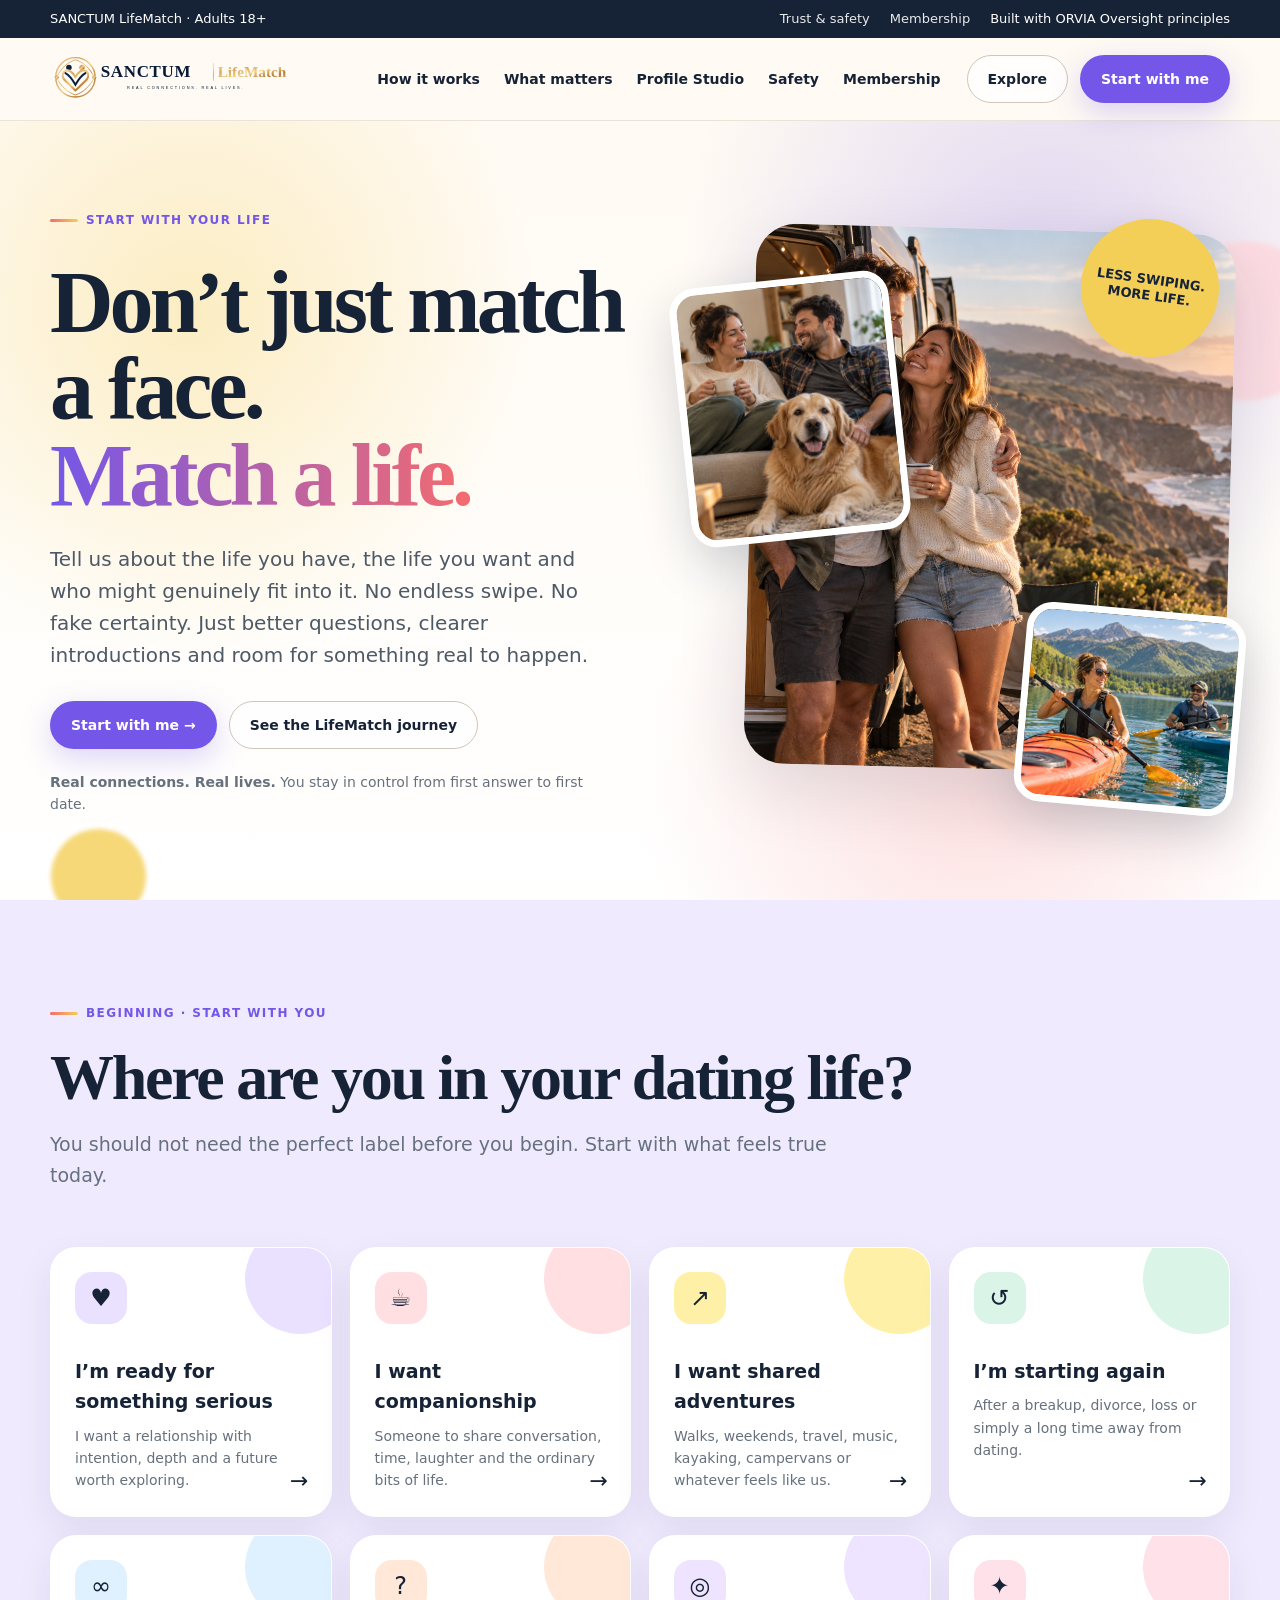
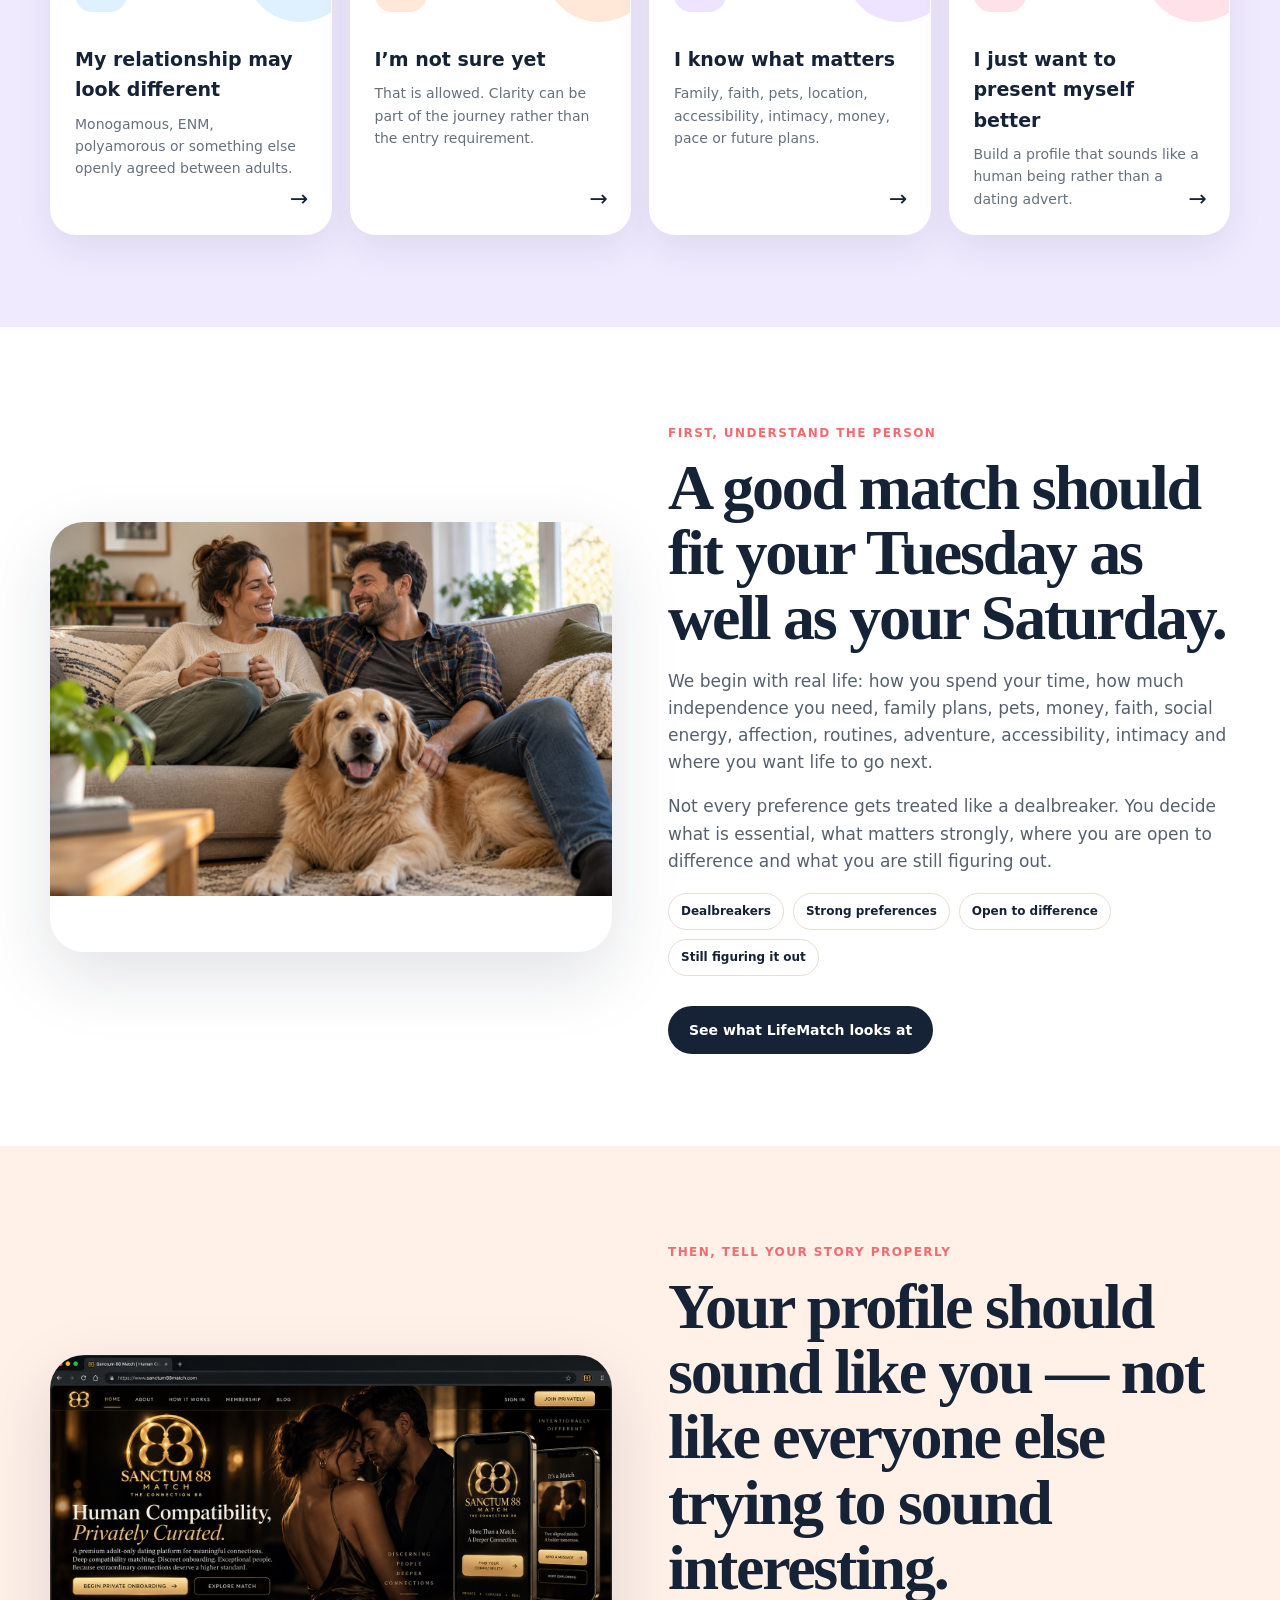
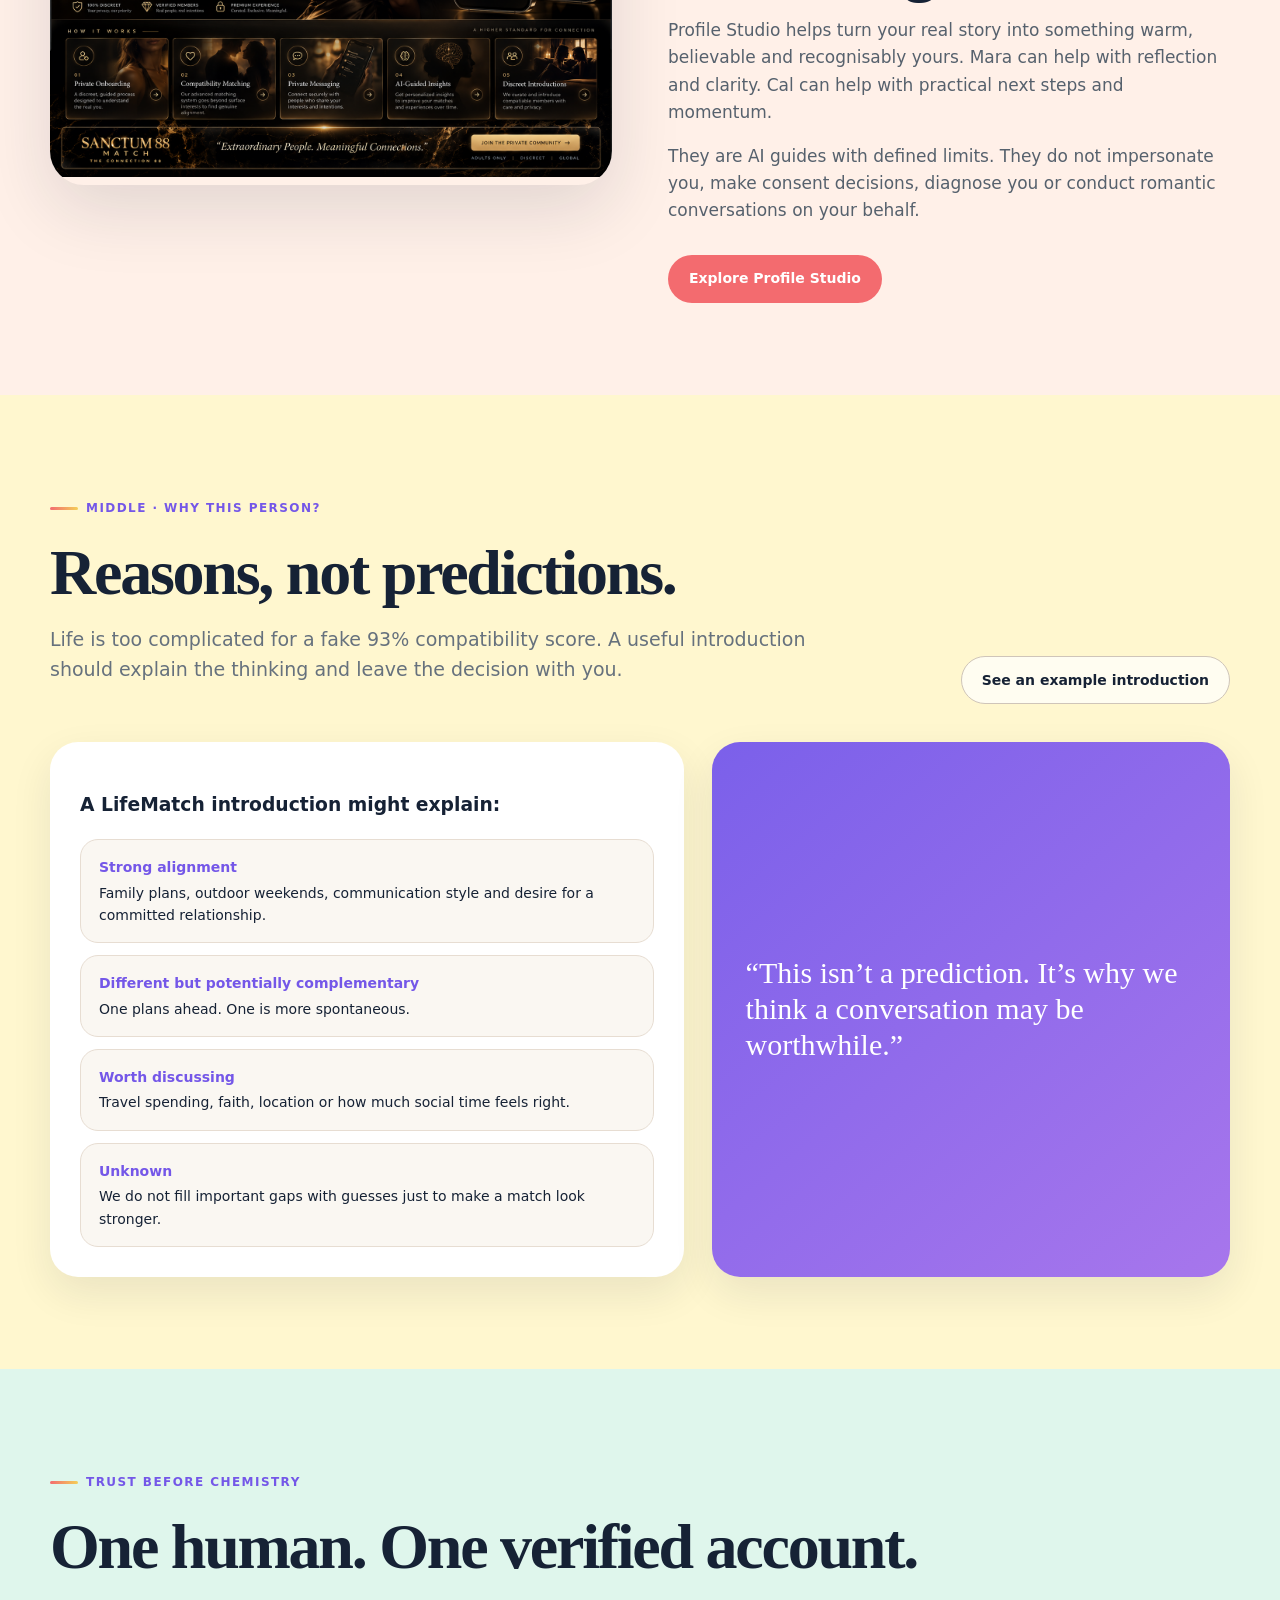
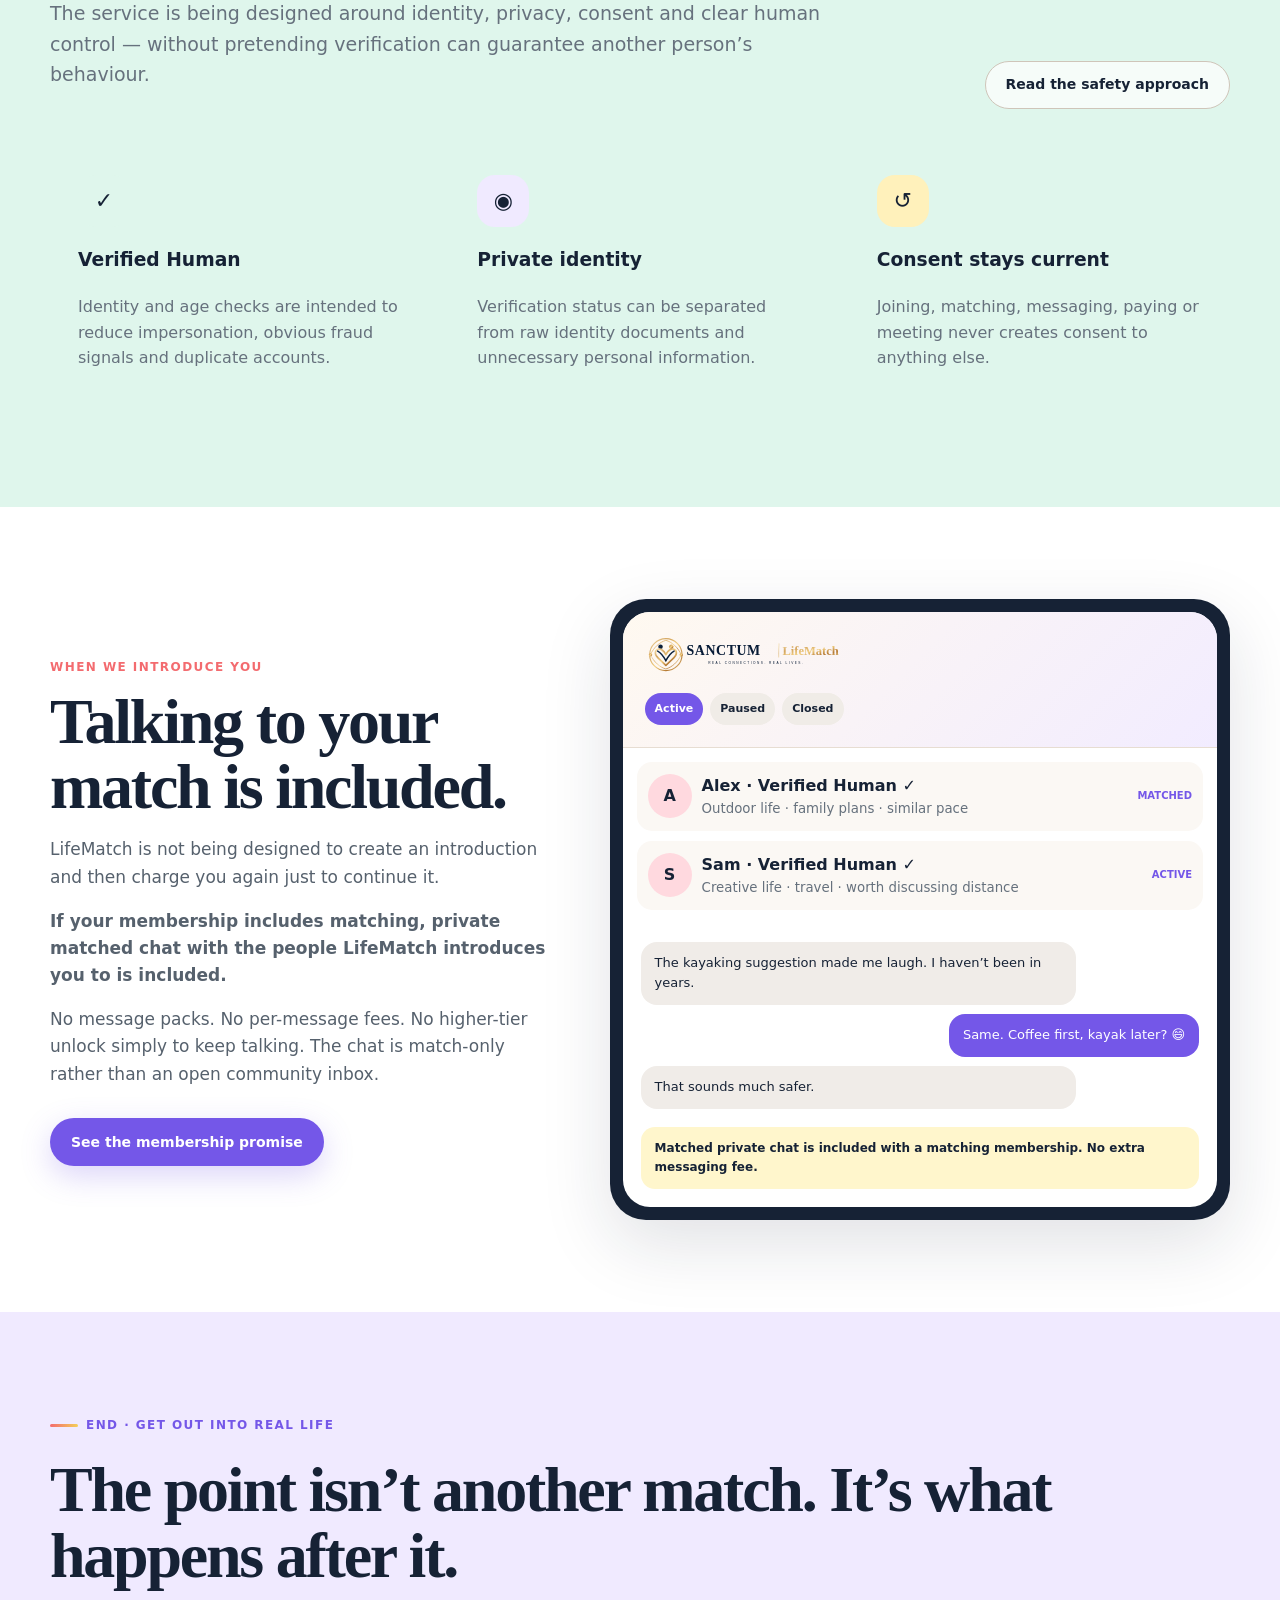
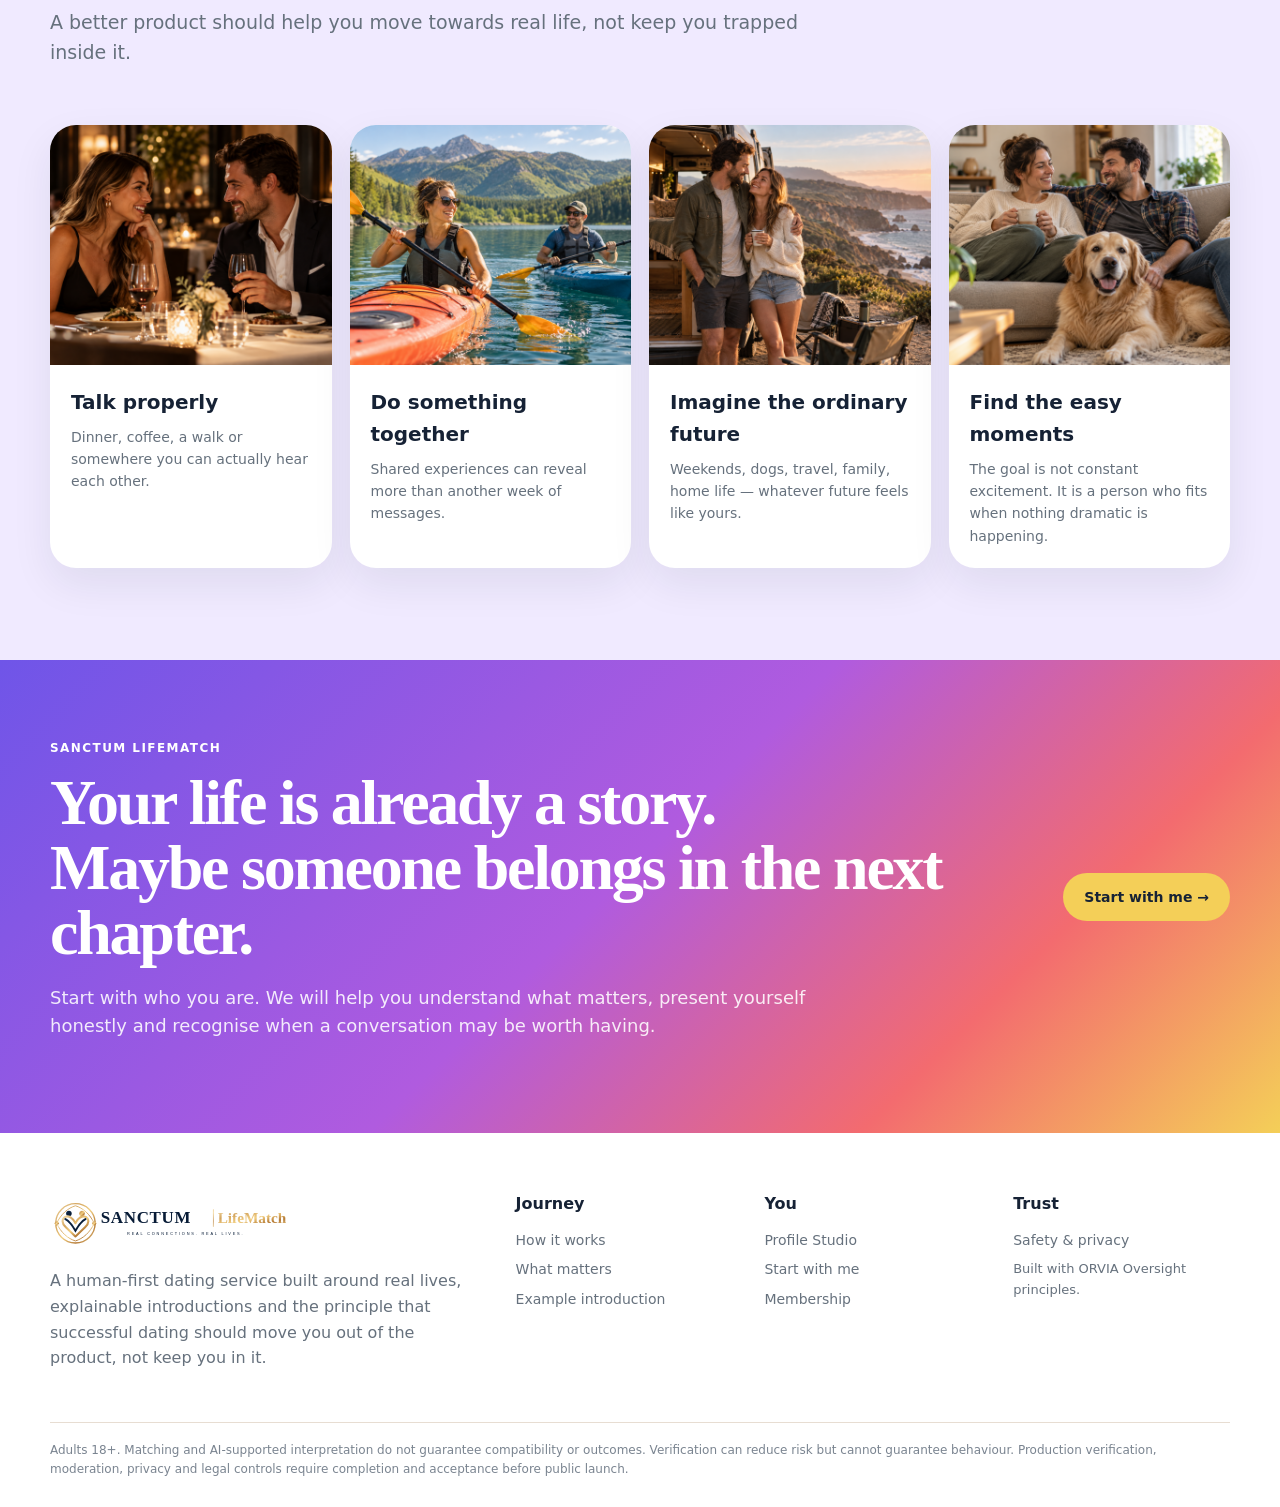
==== commit ce668d53: "Rebuild LifeMatch homepage as spectacular V2 experience" ====
--- a/index.html
+++ b/index.html
@@ -1 +1 @@
-<!doctype html><html lang="en-GB"><head><meta charset="utf-8"><meta name="viewport" content="width=device-width,initial-scale=1"><title>Sanctum LifeMatch | Don’t just match a face. Match a life.</title><meta name="description" content="Sanctum LifeMatch is a guided personal dating service built around verified people, real-life compatibility, private matched chat and meaningful introductions."><link rel="stylesheet" href="assets/site.css"><link rel="stylesheet" href="assets/lifematch-live.css"></head><body><div class="utility"><div class="wrap"><span>Adults 18+ · LifeMatch</span><span class="push"><a href="safety.html">Trust & safety</a><a href="membership.html">Membership</a><span>Powered by ORVIA Oversight</span></span></div></div><header class="site-header"><div class="wrap nav"><a class="brand" href="index.html"><img class="brand-lockup" src="assets/lifematch-lockup.svg" alt="Sanctum LifeMatch — Real connections. Real lives."></a><button class="menu-toggle" aria-label="Menu">☰</button><nav class="nav-links"><a href="how-it-works.html">How it works</a><a href="what-matters.html">What matters</a><a href="profile-studio.html">Profile Studio</a><a href="safety.html">Safety</a></nav><div class="nav-actions"><a class="btn btn-primary" href="onboarding.html">Start a conversation</a></div></div></header><main><section class="story-hero"><img src="ChatGPT%20Image%20Sep%2013%2C%202026%2C%2010_32_44%20PM%20(4).png" alt="A couple sharing coffee beside their campervan on the coast"><div class="wrap"><p class="story-kicker">BEGIN WITH YOUR LIFE</p><h1>Your life can already be good.<br>Maybe you just want someone worth sharing it with.</h1><p class="lead">LifeMatch starts with the person, not a swipe. We learn how you live, what matters, what you want next and what kind of connection might genuinely fit.</p><div class="hero-actions"><a class="btn btn-gold" href="onboarding.html">Start with you →</a><a class="btn btn-outline" href="how-it-works.html">See how it works</a></div></div></section><section class="section section-white"><div class="wrap"><span class="chapter">Beginning</span><div class="section-head"><div><h2>First, work out what you are really looking for.</h2><p class="section-lead">Not the perfect dating-app answer. Your actual life: family, work, routines, faith, independence, affection, adventure, money, pets, accessibility, intimacy, future plans and the things you will not compromise on.</p></div></div><div class="story-grid-live"><article class="story-tile"><img src="ChatGPT%20Image%20Sep%2013%2C%202026%2C%2010_32_43%20PM%20(1).png" alt="A relaxed couple at home with their dog"><div class="copy"><h3>Share the ordinary</h3><p>Someone who fits your Tuesday as well as your Saturday.</p></div></article><article class="story-tile"><img src="ChatGPT%20Image%20Sep%2013%2C%202026%2C%2010_32_44%20PM%20(2).png" alt="Two people kayaking on a mountain lake"><div class="copy"><h3>Share the adventure</h3><p>Walking, travel, kayaking, festivals, campervans or whatever feels like you.</p></div></article><article class="story-tile"><img src="ChatGPT%20Image%20Sep%2013%2C%202026%2C%2010_32_44%20PM%20(3).png" alt="A couple talking over dinner in a warm restaurant"><div class="copy"><h3>Share the connection</h3><p>Chemistry matters. So do communication, boundaries and whether real life works.</p></div></article><article class="story-tile"><img src="ChatGPT%20Image%20Sep%2013%2C%202026%2C%2010_32_44%20PM%20(4).png" alt="A couple enjoying campervan life by the coast"><div class="copy"><h3>Share the future</h3><p>Maybe it becomes a weekend away. Maybe a home. Maybe simply something good.</p></div></article></div></div></section><section class="section section-soft"><div class="wrap story-strip"><div class="story-photo"><img src="assets/curated-connections.png" alt="A guided connection journey"></div><div class="story-copy"><span class="chapter">Middle</span><h2>Then we do the work dating apps usually leave to you.</h2><p>Profile Studio helps you present yourself honestly. Signal helps you understand how you communicate. Verified Human is designed to reduce impersonation and duplicate accounts. Matching looks at real-world fit rather than one fake percentage.</p><div class="hero-actions"><a class="btn btn-primary" href="how-it-works.html">Explore the LifeMatch method</a></div></div></div></section><section class="section section-navy"><div class="wrap"><div class="section-head"><div><p class="eyebrow" style="color:#9a6f35">WHY WE THINK YOU SHOULD MEET</p><h2>Reasons, not predictions.</h2><p class="section-lead">We explain what appears aligned, what is different but potentially complementary, what is worth discussing and what we simply do not know yet.</p></div></div><div class="match-example"><div class="match-panel"><h3>A useful introduction might say:</h3><div class="match-list"><div class="match-row"><strong>Strong alignment</strong>Family plans, outdoors lifestyle, communication and pace of life.</div><div class="match-row"><strong>Different but potentially complementary</strong>One plans. One is spontaneous.</div><div class="match-row"><strong>Worth discussing</strong>Travel spending, faith or how much social time feels right.</div></div></div><div class="quote-panel"><p>“This isn’t a prediction. It’s why we think a conversation may be worthwhile.”</p></div></div></div></section><section class="section section-white"><div class="wrap chat-showcase"><div class="story-copy"><span class="chapter">Included private chat</span><h2>When we introduce you, talking to that match is included.</h2><p>Many dating services reserve useful messaging features for extra charges or higher tiers. LifeMatch takes a simpler position: if your subscription includes matching, private chat with the people we match you with is part of that service.</p><p><strong>No message packs. No per-message fees. No artificial unlock just to continue the introduction.</strong></p><p>The chat is match-only, not a public community inbox. You talk to the specific people LifeMatch has introduced you to, with filters for active, paused and closed matches.</p></div><div class="chat-device" aria-label="LifeMatch matched chat concept"><div class="chat-screen"><div class="chat-top"><img src="assets/lifematch-lockup.svg" alt="Sanctum LifeMatch"><div class="chat-filter"><span class="active">Active</span><span>Paused</span><span>Closed</span></div></div><div class="chat-list"><div class="chat-match"><div class="chat-avatar">A</div><div><strong>Alex · Verified Human ✓</strong><small>Outdoor life · family plans · similar pace</small></div><span class="chat-status">MATCHED</span></div><div class="chat-match"><div class="chat-avatar">S</div><div><strong>Sam · Verified Human ✓</strong><small>Creative life · travel · worth discussing distance</small></div><span class="chat-status">ACTIVE</span></div></div><div class="chat-convo"><div class="bubble them">Hi — the kayaking suggestion actually made me laugh. I haven’t been in years.</div><div class="bubble me">Same. Coffee first, kayak later? 😄</div><div class="bubble them">That sounds much safer.</div></div><div class="chat-note">Private matched chat is included with your LifeMatch subscription. No extra messaging fee.</div></div></div></div></section><section class="section section-soft"><div class="wrap"><div class="section-head"><div><span class="chapter">Our pricing promise</span><h2>Open. Honest. Predictable.</h2><p class="section-lead">We do not want pricing tricks to become part of the dating experience. If something costs extra, it should be a genuinely separate service — not a basic function held back behind another payment.</p></div></div><div class="recognition-grid"><article class="recognition-card"><h3>Chat included</h3><p>Messaging your matched introductions is part of the subscription, not an add-on.</p></article><article class="recognition-card"><h3>No surprise unlocks</h3><p>We will not make you pay again simply to continue a conversation we helped start.</p></article><article class="recognition-card"><h3>Human-first economics</h3><p>We make money by helping dating move forward, not by creating friction that keeps people paying.</p></article></div></div></section><section class="section section-white"><div class="wrap story-strip reverse"><div class="story-copy"><span class="chapter">End</span><h2>The point is not another match. It is movement into real life.</h2><p>Coffee. A walk. Dinner. Kayaking. A cinema. A campervan. Something quiet. Something ridiculous. The date should fit the people, not a dating cliché.</p><p><strong>A good match is not one good date. It is the life that might follow.</strong></p><div class="hero-actions"><a class="btn btn-primary" href="onboarding.html">Start a conversation</a></div></div><div class="story-photo"><img src="ChatGPT%20Image%20Sep%2013%2C%202026%2C%2010_32_44%20PM%20(4).png" alt="A couple sharing a coastal campervan moment"></div></div></section><section class="ending-band"><div class="wrap"><div><span class="chapter" style="color:#9a6f35">SANCTUM LIFEMATCH</span><h2>Don’t just match a face. Match a life.</h2><p>We would rather help you move towards a real connection than keep you endlessly scrolling inside a product.</p></div><div><a class="btn btn-gold" href="onboarding.html">Start with you →</a></div></div></section></main><footer class="lifematch-footer"><div class="wrap"><div class="grid"><div><a class="brand" href="index.html"><img class="brand-lockup" src="assets/lifematch-lockup.svg" alt="Sanctum LifeMatch"></a><p style="color:#66717d">A human-first dating service built with ORVIA oversight principles.</p></div><div><h4>Journey</h4><a href="how-it-works.html">How it works</a><a href="what-matters.html">What matters</a><a href="profile-studio.html">Profile Studio</a></div><div><h4>Trust</h4><a href="safety.html">Safety & privacy</a><a href="membership.html">Membership</a></div><div><h4>Start</h4><a href="onboarding.html">Start a conversation</a></div></div><div class="legal">Adults 18+. Matching and AI-supported interpretation do not guarantee compatibility or outcomes. Verification reduces risk but cannot guarantee behaviour.</div></div></footer></body></html>+<!doctype html><html lang="en-GB"><head><meta charset="utf-8"><meta name="viewport" content="width=device-width,initial-scale=1"><title>SANCTUM LifeMatch | Don’t just match a face. Match a life.</title><meta name="description" content="A human-first dating service built around real lives, explained introductions and private matched chat."><link rel="icon" href="assets/lifematch-mark.svg"><link rel="stylesheet" href="assets/lifematch-v2.css"></head><body><div class="utility"><div class="wrap"><span>SANCTUM LifeMatch · Adults 18+</span><span class="push"><a href="safety.html">Trust & safety</a><a href="membership.html">Membership</a><span>Built with ORVIA Oversight principles</span></span></div></div><header class="site-header"><div class="wrap nav"><a class="brand" href="index.html"><img class="brand-lockup" src="assets/lifematch-lockup.svg" alt="SANCTUM LifeMatch"></a><nav class="nav-links"><a href="how-it-works.html">How it works</a><a href="what-matters.html">What matters</a><a href="profile-studio.html">Profile Studio</a><a href="safety.html">Safety</a><a href="membership.html">Membership</a></nav><div class="nav-actions"><a class="btn btn-outline" href="how-it-works.html">Explore</a><a class="btn btn-primary" href="onboarding.html">Start with me</a></div></div></header><main><section class="hero-v2"><div class="wrap hero-grid"><div><p class="eyebrow">START WITH YOUR LIFE</p><h1>Don’t just match a face.<br><span class="accent">Match a life.</span></h1><p class="lead">Tell us about the life you have, the life you want and who might genuinely fit into it. No endless swipe. No fake certainty. Just better questions, clearer introductions and room for something real to happen.</p><div class="hero-actions"><a class="btn btn-primary" href="onboarding.html">Start with me →</a><a class="btn btn-outline" href="how-it-works.html">See the LifeMatch journey</a></div><p class="hero-note"><strong>Real connections. Real lives.</strong> You stay in control from first answer to first date.</p></div><div class="hero-photo-stack"><div class="hero-main-photo"><img src="assets/lifematch/campervan-coast.png" alt="A couple sharing a warm campervan moment by the coast"></div><div class="hero-mini one"><img src="assets/lifematch/home-dog.png" alt="A couple relaxing at home with their dog"></div><div class="hero-mini two"><img src="assets/lifematch/kayak-lake.png" alt="Two people kayaking together on a lake"></div><div class="hero-stamp">LESS SWIPING.<br>MORE LIFE.</div></div></div></section><section class="section section-lilac"><div class="wrap"><div class="section-head"><div><p class="eyebrow">BEGINNING · START WITH YOU</p><h2>Where are you in your dating life?</h2><p class="section-lead">You should not need the perfect label before you begin. Start with what feels true today.</p></div></div><div class="route-grid"><a class="route-card" href="onboarding.html"><span class="icon">♥</span><h3>I’m ready for something serious</h3><p>I want a relationship with intention, depth and a future worth exploring.</p><span class="arrow">→</span></a><a class="route-card" href="onboarding.html"><span class="icon">☕</span><h3>I want companionship</h3><p>Someone to share conversation, time, laughter and the ordinary bits of life.</p><span class="arrow">→</span></a><a class="route-card" href="onboarding.html"><span class="icon">↗</span><h3>I want shared adventures</h3><p>Walks, weekends, travel, music, kayaking, campervans or whatever feels like us.</p><span class="arrow">→</span></a><a class="route-card" href="onboarding.html"><span class="icon">↺</span><h3>I’m starting again</h3><p>After a breakup, divorce, loss or simply a long time away from dating.</p><span class="arrow">→</span></a><a class="route-card" href="onboarding.html"><span class="icon">∞</span><h3>My relationship may look different</h3><p>Monogamous, ENM, polyamorous or something else openly agreed between adults.</p><span class="arrow">→</span></a><a class="route-card" href="onboarding.html"><span class="icon">?</span><h3>I’m not sure yet</h3><p>That is allowed. Clarity can be part of the journey rather than the entry requirement.</p><span class="arrow">→</span></a><a class="route-card" href="what-matters.html"><span class="icon">◎</span><h3>I know what matters</h3><p>Family, faith, pets, location, accessibility, intimacy, money, pace or future plans.</p><span class="arrow">→</span></a><a class="route-card" href="profile-studio.html"><span class="icon">✦</span><h3>I just want to present myself better</h3><p>Build a profile that sounds like a human being rather than a dating advert.</p><span class="arrow">→</span></a></div></div></section><section class="section section-white"><div class="wrap story-strip"><div class="story-photo"><img src="assets/lifematch/home-dog.png" alt="A relaxed couple at home with their dog"></div><div class="story-copy"><span class="chapter">First, understand the person</span><h2>A good match should fit your Tuesday as well as your Saturday.</h2><p>We begin with real life: how you spend your time, how much independence you need, family plans, pets, money, faith, social energy, affection, routines, adventure, accessibility, intimacy and where you want life to go next.</p><p>Not every preference gets treated like a dealbreaker. You decide what is essential, what matters strongly, where you are open to difference and what you are still figuring out.</p><div class="pill-row"><span class="pill">Dealbreakers</span><span class="pill">Strong preferences</span><span class="pill">Open to difference</span><span class="pill">Still figuring it out</span></div><div class="hero-actions"><a class="btn btn-dark" href="what-matters.html">See what LifeMatch looks at</a></div></div></div></section><section class="section section-peach"><div class="wrap story-strip reverse"><div class="story-copy"><span class="chapter">Then, tell your story properly</span><h2>Your profile should sound like you — not like everyone else trying to sound interesting.</h2><p>Profile Studio helps turn your real story into something warm, believable and recognisably yours. Mara can help with reflection and clarity. Cal can help with practical next steps and momentum.</p><p>They are AI guides with defined limits. They do not impersonate you, make consent decisions, diagnose you or conduct romantic conversations on your behalf.</p><div class="hero-actions"><a class="btn btn-coral" href="profile-studio.html">Explore Profile Studio</a></div></div><div class="story-photo"><img src="assets/curated-connections.png" alt="A guided LifeMatch profile and introduction journey"></div></div></section><section class="section section-yellow"><div class="wrap"><div class="section-head"><div><p class="eyebrow">MIDDLE · WHY THIS PERSON?</p><h2>Reasons, not predictions.</h2><p class="section-lead">Life is too complicated for a fake 93% compatibility score. A useful introduction should explain the thinking and leave the decision with you.</p></div><a class="btn btn-outline" href="match.html">See an example introduction</a></div><div class="match-v2"><div class="match-panel"><h3>A LifeMatch introduction might explain:</h3><div class="match-list"><div class="match-row"><strong>Strong alignment</strong>Family plans, outdoor weekends, communication style and desire for a committed relationship.</div><div class="match-row"><strong>Different but potentially complementary</strong>One plans ahead. One is more spontaneous.</div><div class="match-row"><strong>Worth discussing</strong>Travel spending, faith, location or how much social time feels right.</div><div class="match-row"><strong>Unknown</strong>We do not fill important gaps with guesses just to make a match look stronger.</div></div></div><div class="quote-panel"><p>“This isn’t a prediction. It’s why we think a conversation may be worthwhile.”</p></div></div></div></section><section class="section section-mint"><div class="wrap"><div class="section-head"><div><p class="eyebrow">TRUST BEFORE CHEMISTRY</p><h2>One human. One verified account.</h2><p class="section-lead">The service is being designed around identity, privacy, consent and clear human control — without pretending verification can guarantee another person’s behaviour.</p></div><a class="btn btn-outline" href="safety.html">Read the safety approach</a></div><div class="trust-grid"><article class="trust-card"><span class="trust-icon">✓</span><h3>Verified Human</h3><p>Identity and age checks are intended to reduce impersonation, obvious fraud signals and duplicate accounts.</p></article><article class="trust-card"><span class="trust-icon">◉</span><h3>Private identity</h3><p>Verification status can be separated from raw identity documents and unnecessary personal information.</p></article><article class="trust-card"><span class="trust-icon">↺</span><h3>Consent stays current</h3><p>Joining, matching, messaging, paying or meeting never creates consent to anything else.</p></article></div></div></section><section class="section section-white"><div class="wrap chat-showcase"><div class="story-copy"><span class="chapter">When we introduce you</span><h2>Talking to your match is included.</h2><p>LifeMatch is not being designed to create an introduction and then charge you again just to continue it.</p><p><strong>If your membership includes matching, private matched chat with the people LifeMatch introduces you to is included.</strong></p><p>No message packs. No per-message fees. No higher-tier unlock simply to keep talking. The chat is match-only rather than an open community inbox.</p><div class="hero-actions"><a class="btn btn-primary" href="membership.html">See the membership promise</a></div></div><div class="chat-device"><div class="chat-screen"><div class="chat-top"><img src="assets/lifematch-lockup.svg" alt="SANCTUM LifeMatch"><div class="chat-filter"><span class="active">Active</span><span>Paused</span><span>Closed</span></div></div><div class="chat-list"><div class="chat-match"><span class="chat-avatar">A</span><div><strong>Alex · Verified Human ✓</strong><small>Outdoor life · family plans · similar pace</small></div><span class="chat-status">MATCHED</span></div><div class="chat-match"><span class="chat-avatar">S</span><div><strong>Sam · Verified Human ✓</strong><small>Creative life · travel · worth discussing distance</small></div><span class="chat-status">ACTIVE</span></div></div><div class="chat-convo"><div class="bubble them">The kayaking suggestion made me laugh. I haven’t been in years.</div><div class="bubble me">Same. Coffee first, kayak later? 😄</div><div class="bubble them">That sounds much safer.</div></div><div class="chat-note">Matched private chat is included with a matching membership. No extra messaging fee.</div></div></div></div></section><section class="section section-lilac"><div class="wrap"><div class="section-head"><div><p class="eyebrow">END · GET OUT INTO REAL LIFE</p><h2>The point isn’t another match. It’s what happens after it.</h2><p class="section-lead">A better product should help you move towards real life, not keep you trapped inside it.</p></div></div><div class="story-grid-live"><article class="story-tile"><img src="assets/lifematch/restaurant-date.png" alt="A couple talking over dinner"><div class="copy"><h3>Talk properly</h3><p>Dinner, coffee, a walk or somewhere you can actually hear each other.</p></div></article><article class="story-tile"><img src="assets/lifematch/kayak-lake.png" alt="Two people kayaking on a lake"><div class="copy"><h3>Do something together</h3><p>Shared experiences can reveal more than another week of messages.</p></div></article><article class="story-tile"><img src="assets/lifematch/campervan-coast.png" alt="A couple enjoying campervan life by the coast"><div class="copy"><h3>Imagine the ordinary future</h3><p>Weekends, dogs, travel, family, home life — whatever future feels like yours.</p></div></article><article class="story-tile"><img src="assets/lifematch/home-dog.png" alt="A couple relaxing at home with their dog"><div class="copy"><h3>Find the easy moments</h3><p>The goal is not constant excitement. It is a person who fits when nothing dramatic is happening.</p></div></article></div></div></section><section class="ending-band"><div class="wrap"><div><span class="chapter" style="color:#fff">SANCTUM LIFEMATCH</span><h2>Your life is already a story.<br>Maybe someone belongs in the next chapter.</h2><p>Start with who you are. We will help you understand what matters, present yourself honestly and recognise when a conversation may be worth having.</p></div><a class="btn btn-yellow" href="onboarding.html">Start with me →</a></div></section></main><footer class="footer"><div class="wrap"><div class="footer-grid"><div><a class="brand" href="index.html"><img class="brand-lockup" src="assets/lifematch-lockup.svg" alt="SANCTUM LifeMatch"></a><p style="max-width:420px;color:#66717d">A human-first dating service built around real lives, explainable introductions and the principle that successful dating should move you out of the product, not keep you in it.</p></div><div><h4>Journey</h4><a href="how-it-works.html">How it works</a><a href="what-matters.html">What matters</a><a href="match.html">Example introduction</a></div><div><h4>You</h4><a href="profile-studio.html">Profile Studio</a><a href="onboarding.html">Start with me</a><a href="membership.html">Membership</a></div><div><h4>Trust</h4><a href="safety.html">Safety & privacy</a><span style="display:block;margin-top:8px;color:#66717d;font-size:13px">Built with ORVIA Oversight principles.</span></div></div><div class="legal">Adults 18+. Matching and AI-supported interpretation do not guarantee compatibility or outcomes. Verification can reduce risk but cannot guarantee behaviour. Production verification, moderation, privacy and legal controls require completion and acceptance before public launch.</div></div></footer></body></html>
--- a/assets/lifematch-v2.css
+++ b/assets/lifematch-v2.css
@@ -0,0 +1 @@
+:root{--ink:#162235;--ink-2:#26344b;--ivory:#fffaf3;--cream:#f7f0e7;--white:#fff;--purple:#7457e8;--purple-2:#a793ff;--coral:#f36b6f;--rose:#ffd9df;--yellow:#f4cf58;--gold:#c79a4a;--lilac:#f0eaff;--peach:#fff0e8;--mint:#dff6ec;--sky:#e9f6ff;--line:#e7ddd2;--muted:#66717d;--shadow:0 24px 70px rgba(22,34,53,.13);--radius:28px;--radius-sm:18px;--max:1180px}*{box-sizing:border-box}html{scroll-behavior:smooth}body{margin:0;background:var(--ivory);color:var(--ink);font-family:Inter,ui-sans-serif,system-ui,-apple-system,BlinkMacSystemFont,"Segoe UI",sans-serif;line-height:1.6}img{max-width:100%;display:block}a{text-decoration:none;color:inherit}.wrap{width:min(calc(100% - 40px),var(--max));margin:auto}.utility{background:var(--ink);color:#fff;font-size:13px}.utility .wrap{min-height:38px;display:flex;align-items:center;gap:20px}.utility .push{margin-left:auto;display:flex;gap:20px;align-items:center}.utility a{opacity:.9}.site-header{position:sticky;top:0;z-index:50;background:rgba(255,250,243,.88);backdrop-filter:blur(18px);border-bottom:1px solid rgba(231,221,210,.8)}.nav{min-height:82px;display:flex;align-items:center;gap:26px}.brand{display:flex;align-items:center;min-width:250px}.brand-lockup{width:250px;height:auto}.nav-links{display:flex;gap:24px;margin-left:auto;font-size:14px;font-weight:700}.nav-links a{position:relative}.nav-links a:after{content:"";position:absolute;left:0;right:100%;bottom:-7px;height:3px;border-radius:5px;background:linear-gradient(90deg,var(--purple),var(--coral),var(--yellow));transition:.25s}.nav-links a:hover:after{right:0}.nav-actions{display:flex;gap:12px}.menu-toggle{display:none;border:0;background:none;font-size:26px}.btn{display:inline-flex;align-items:center;justify-content:center;gap:8px;min-height:48px;padding:0 20px;border-radius:999px;font-weight:800;font-size:14px;border:1px solid transparent;transition:.2s;cursor:pointer}.btn:hover{transform:translateY(-2px)}.btn-primary{background:var(--purple);color:#fff;box-shadow:0 10px 30px rgba(116,87,232,.25)}.btn-coral{background:var(--coral);color:#fff}.btn-yellow{background:var(--yellow);color:var(--ink)}.btn-outline{border-color:#cfc5b9;background:rgba(255,255,255,.72);color:var(--ink)}.btn-dark{background:var(--ink);color:#fff}.hero-v2{position:relative;overflow:hidden;padding:78px 0 70px;background:radial-gradient(circle at 15% 25%,rgba(244,207,88,.33),transparent 28%),radial-gradient(circle at 82% 18%,rgba(116,87,232,.22),transparent 30%),radial-gradient(circle at 76% 86%,rgba(243,107,111,.2),transparent 28%),linear-gradient(180deg,#fffaf3,#fff)}.hero-v2:before,.hero-v2:after{content:"";position:absolute;border-radius:50%;filter:blur(2px);opacity:.8}.hero-v2:before{width:160px;height:160px;background:var(--rose);right:-45px;top:120px}.hero-v2:after{width:95px;height:95px;background:var(--yellow);left:4%;bottom:-24px}.hero-grid{display:grid;grid-template-columns:1.02fr .98fr;gap:58px;align-items:center;position:relative;z-index:1}.eyebrow,.chapter{display:inline-flex;align-items:center;gap:8px;font-size:12px;font-weight:900;letter-spacing:.12em;text-transform:uppercase}.eyebrow{color:var(--purple)}.eyebrow:before{content:"";width:28px;height:3px;border-radius:4px;background:linear-gradient(90deg,var(--coral),var(--yellow))}.hero-v2 h1,.story-hero-v2 h1{font-family:Georgia,"Times New Roman",serif;font-size:clamp(52px,7vw,88px);line-height:.98;letter-spacing:-.045em;margin:18px 0 24px;max-width:820px}.hero-v2 h1 .accent{background:linear-gradient(90deg,var(--purple),var(--coral));-webkit-background-clip:text;color:transparent}.lead{font-size:20px;color:#4d5967;max-width:700px}.hero-actions{display:flex;flex-wrap:wrap;gap:12px;margin-top:30px}.hero-note{margin-top:22px;font-size:14px;color:var(--muted)}.hero-photo-stack{position:relative;min-height:590px}.hero-main-photo{position:absolute;inset:10px 0 40px 70px;border-radius:40px;overflow:hidden;box-shadow:var(--shadow);transform:rotate(1.5deg);background:#ddd}.hero-main-photo img{width:100%;height:100%;object-fit:cover}.hero-mini{position:absolute;border-radius:26px;overflow:hidden;box-shadow:0 18px 50px rgba(22,34,53,.18);border:7px solid #fff}.hero-mini.one{width:220px;height:260px;left:0;top:60px;transform:rotate(-6deg)}.hero-mini.two{width:220px;height:200px;right:-10px;bottom:0;transform:rotate(5deg)}.hero-mini img{width:100%;height:100%;object-fit:cover}.hero-stamp{position:absolute;right:2%;top:0;background:var(--yellow);color:var(--ink);width:138px;height:138px;border-radius:50%;display:grid;place-items:center;text-align:center;font-weight:900;font-size:13px;line-height:1.2;transform:rotate(8deg);box-shadow:0 16px 40px rgba(0,0,0,.12)}.section{padding:92px 0}.section-white{background:#fff}.section-soft{background:var(--cream)}.section-lilac{background:var(--lilac)}.section-peach{background:var(--peach)}.section-mint{background:var(--mint)}.section-yellow{background:#fff7cf}.section-dark{background:var(--ink);color:#fff}.section-head{display:grid;grid-template-columns:1fr auto;gap:36px;align-items:end;margin-bottom:38px}.section h2,.story-copy h2,.ending-band h2{font-family:Georgia,"Times New Roman",serif;font-size:clamp(38px,5vw,64px);line-height:1.02;letter-spacing:-.035em;margin:10px 0 16px}.section-lead{font-size:19px;color:var(--muted);max-width:780px}.route-grid{display:grid;grid-template-columns:repeat(4,1fr);gap:18px}.route-card{min-height:230px;padding:24px;border-radius:26px;background:#fff;border:1px solid rgba(255,255,255,.8);box-shadow:0 14px 36px rgba(22,34,53,.08);position:relative;overflow:hidden;transition:.25s}.route-card:before{content:"";position:absolute;width:110px;height:110px;border-radius:50%;right:-24px;top:-24px;background:var(--card-accent,#efe8ff)}.route-card:nth-child(1){--card-accent:#e9e1ff}.route-card:nth-child(2){--card-accent:#ffdfe2}.route-card:nth-child(3){--card-accent:#fff0a8}.route-card:nth-child(4){--card-accent:#daf4e7}.route-card:nth-child(5){--card-accent:#dff1ff}.route-card:nth-child(6){--card-accent:#ffe8d8}.route-card:nth-child(7){--card-accent:#eee4ff}.route-card:nth-child(8){--card-accent:#ffe1ea}.route-card:hover{transform:translateY(-5px);box-shadow:0 20px 48px rgba(22,34,53,.12)}.route-card .icon{width:52px;height:52px;border-radius:17px;background:var(--card-accent);display:grid;place-items:center;font-size:24px;margin-bottom:32px}.route-card h3{font-size:19px;margin:0 0 8px}.route-card p{font-size:14px;color:var(--muted);margin:0}.route-card .arrow{position:absolute;right:22px;bottom:18px;font-size:22px}.story-strip{display:grid;grid-template-columns:1fr 1fr;gap:56px;align-items:center}.story-strip.reverse .story-copy{order:2}.story-strip.reverse .story-photo{order:1}.story-photo{border-radius:34px;overflow:hidden;box-shadow:var(--shadow);min-height:430px}.story-photo img{width:100%;height:100%;object-fit:cover}.story-copy p{color:#56616d;font-size:17px}.chapter{color:var(--coral)}.story-grid-live{display:grid;grid-template-columns:repeat(4,1fr);gap:18px}.story-tile{background:#fff;border-radius:26px;overflow:hidden;box-shadow:0 16px 40px rgba(22,34,53,.08)}.story-tile img{width:100%;height:240px;object-fit:cover}.story-tile .copy{padding:21px}.story-tile h3{margin:0 0 8px;font-size:20px}.story-tile p{margin:0;color:var(--muted);font-size:14px}.pill-row{display:flex;flex-wrap:wrap;gap:9px;margin-top:18px}.pill{padding:8px 12px;border-radius:999px;font-size:12px;font-weight:800;background:#fff;border:1px solid var(--line)}.match-v2{display:grid;grid-template-columns:1.1fr .9fr;gap:28px}.match-panel,.quote-panel,.glass-card,.price{border-radius:28px;background:#fff;box-shadow:0 16px 42px rgba(22,34,53,.09)}.match-panel{padding:30px}.match-list{display:grid;gap:12px;margin-top:18px}.match-row{padding:16px 18px;border-radius:18px;background:#faf7f2;border:1px solid var(--line);font-size:14px}.match-row strong{display:block;margin-bottom:3px;color:var(--purple)}.quote-panel{padding:34px;display:flex;align-items:center;background:linear-gradient(140deg,#7b60ea,#a776ec);color:#fff}.quote-panel p{font-family:Georgia,"Times New Roman",serif;font-size:30px;line-height:1.2;margin:0}.trust-grid,.pricing-grid{display:grid;grid-template-columns:repeat(3,1fr);gap:18px}.trust-card,.price{padding:28px}.trust-icon{width:52px;height:52px;border-radius:18px;display:grid;place-items:center;background:var(--mint);font-size:22px;margin-bottom:18px}.trust-card:nth-child(2) .trust-icon{background:var(--lilac)}.trust-card:nth-child(3) .trust-icon{background:#fff1bb}.trust-card p,.price p{color:var(--muted)}.price.featured{background:linear-gradient(145deg,var(--purple),#a168e9);color:#fff;transform:translateY(-8px)}.price.featured p{color:rgba(255,255,255,.85)}.amount{font-family:Georgia,"Times New Roman",serif;font-size:50px;line-height:1;margin:12px 0}.chat-showcase{display:grid;grid-template-columns:.9fr 1.1fr;gap:52px;align-items:center}.chat-device{background:var(--ink);padding:13px;border-radius:36px;box-shadow:var(--shadow)}.chat-screen{border-radius:27px;background:#fff;overflow:hidden;min-height:520px}.chat-top{padding:22px;background:linear-gradient(135deg,#fff9f0,#f2ecff);border-bottom:1px solid var(--line)}.chat-top img{width:205px}.chat-filter{display:flex;gap:7px;margin-top:15px}.chat-filter span{padding:7px 10px;border-radius:999px;font-size:11px;font-weight:800;background:#f0ece7}.chat-filter .active{background:var(--purple);color:#fff}.chat-list{padding:14px;display:grid;gap:10px}.chat-match{display:grid;grid-template-columns:44px 1fr auto;gap:10px;align-items:center;padding:11px;border-radius:15px;background:#fbf8f4}.chat-avatar{width:44px;height:44px;border-radius:50%;display:grid;place-items:center;background:var(--rose);font-weight:900}.chat-match small{display:block;color:var(--muted)}.chat-status{font-size:10px;font-weight:900;color:var(--purple)}.chat-convo{padding:18px;display:flex;flex-direction:column;gap:9px}.bubble{max-width:78%;padding:11px 14px;border-radius:16px;font-size:13px}.bubble.them{background:#f0ece8}.bubble.me{background:var(--purple);color:#fff;margin-left:auto}.chat-note{margin:0 18px 18px;padding:12px 14px;border-radius:14px;background:#fff6cc;font-size:12px;font-weight:700}.ending-band{padding:74px 0;background:linear-gradient(135deg,#6f55e8,#b05bdf 48%,#f36b6f 76%,#f4cf58);color:#fff}.ending-band .wrap{display:grid;grid-template-columns:1fr auto;gap:30px;align-items:center}.ending-band p{max-width:760px;font-size:18px;color:rgba(255,255,255,.88)}.footer{padding:58px 0 28px;background:#fff}.footer-grid{display:grid;grid-template-columns:2fr repeat(3,1fr);gap:32px}.footer h4{margin:0 0 12px}.footer a{display:block;margin:7px 0;color:var(--muted);font-size:14px}.legal{border-top:1px solid var(--line);margin-top:35px;padding-top:18px;color:#7a8490;font-size:12px}.story-hero-v2{position:relative;min-height:580px;display:flex;align-items:flex-end;overflow:hidden;background:var(--ink)}.story-hero-v2>img{position:absolute;inset:0;width:100%;height:100%;object-fit:cover;opacity:.78}.story-hero-v2:after{content:"";position:absolute;inset:0;background:linear-gradient(90deg,rgba(16,25,40,.88),rgba(16,25,40,.48) 50%,rgba(16,25,40,.12))}.story-hero-v2 .wrap{position:relative;z-index:1;color:#fff;padding-bottom:62px}.story-hero-v2 h1{font-size:clamp(48px,6vw,76px);max-width:850px}.story-hero-v2 .lead{color:rgba(255,255,255,.86)}.steps{display:grid;grid-template-columns:repeat(4,1fr);gap:18px}.step{padding:24px;border-radius:24px;background:#fff;box-shadow:0 13px 34px rgba(22,34,53,.07)}.step b{display:inline-grid;place-items:center;width:42px;height:42px;border-radius:14px;background:var(--lilac);color:var(--purple);margin-bottom:18px}.step p{color:var(--muted);font-size:14px}.notice{padding:18px;border-radius:18px;background:#fff6c8;border:1px solid #efd875;margin:18px 0}.choice-stack{display:grid;gap:10px}.choice-button{padding:16px 18px;text-align:left;border-radius:16px;border:1px solid var(--line);background:#fff;font-weight:800;color:var(--ink)}.choice-button:hover{border-color:var(--purple);background:#f8f4ff}.page-grid{display:grid;grid-template-columns:1.1fr .9fr;gap:26px}.content-card{padding:30px;background:#fff;border-radius:28px;box-shadow:0 16px 38px rgba(22,34,53,.08)}.small{font-size:13px;color:var(--muted)}@media(max-width:980px){.nav-links{display:none}.nav-actions{margin-left:auto}.menu-toggle{display:block;order:3}.hero-grid,.story-strip,.match-v2,.chat-showcase,.page-grid{grid-template-columns:1fr}.hero-photo-stack{min-height:520px}.route-grid,.story-grid-live,.steps{grid-template-columns:repeat(2,1fr)}.trust-grid,.pricing-grid{grid-template-columns:1fr}.story-strip.reverse .story-copy,.story-strip.reverse .story-photo{order:initial}.footer-grid{grid-template-columns:1fr 1fr}.section-head,.ending-band .wrap{grid-template-columns:1fr}.price.featured{transform:none}}@media(max-width:640px){.wrap{width:min(calc(100% - 26px),var(--max))}.utility .push{display:none}.nav{min-height:72px}.brand{min-width:190px}.brand-lockup{width:190px}.nav-actions .btn-outline{display:none}.hero-v2{padding-top:48px}.hero-v2 h1,.story-hero-v2 h1{font-size:46px}.lead{font-size:17px}.hero-photo-stack{min-height:420px}.hero-main-photo{left:26px;border-radius:28px}.hero-mini.one{width:140px;height:170px}.hero-mini.two{width:145px;height:135px}.hero-stamp{width:100px;height:100px;font-size:10px}.section{padding:66px 0}.section h2,.story-copy h2,.ending-band h2{font-size:40px}.route-grid,.story-grid-live,.steps{grid-template-columns:1fr}.story-tile img{height:260px}.story-photo{min-height:330px}.footer-grid{grid-template-columns:1fr}.chat-match{grid-template-columns:42px 1fr}.chat-status{display:none}}
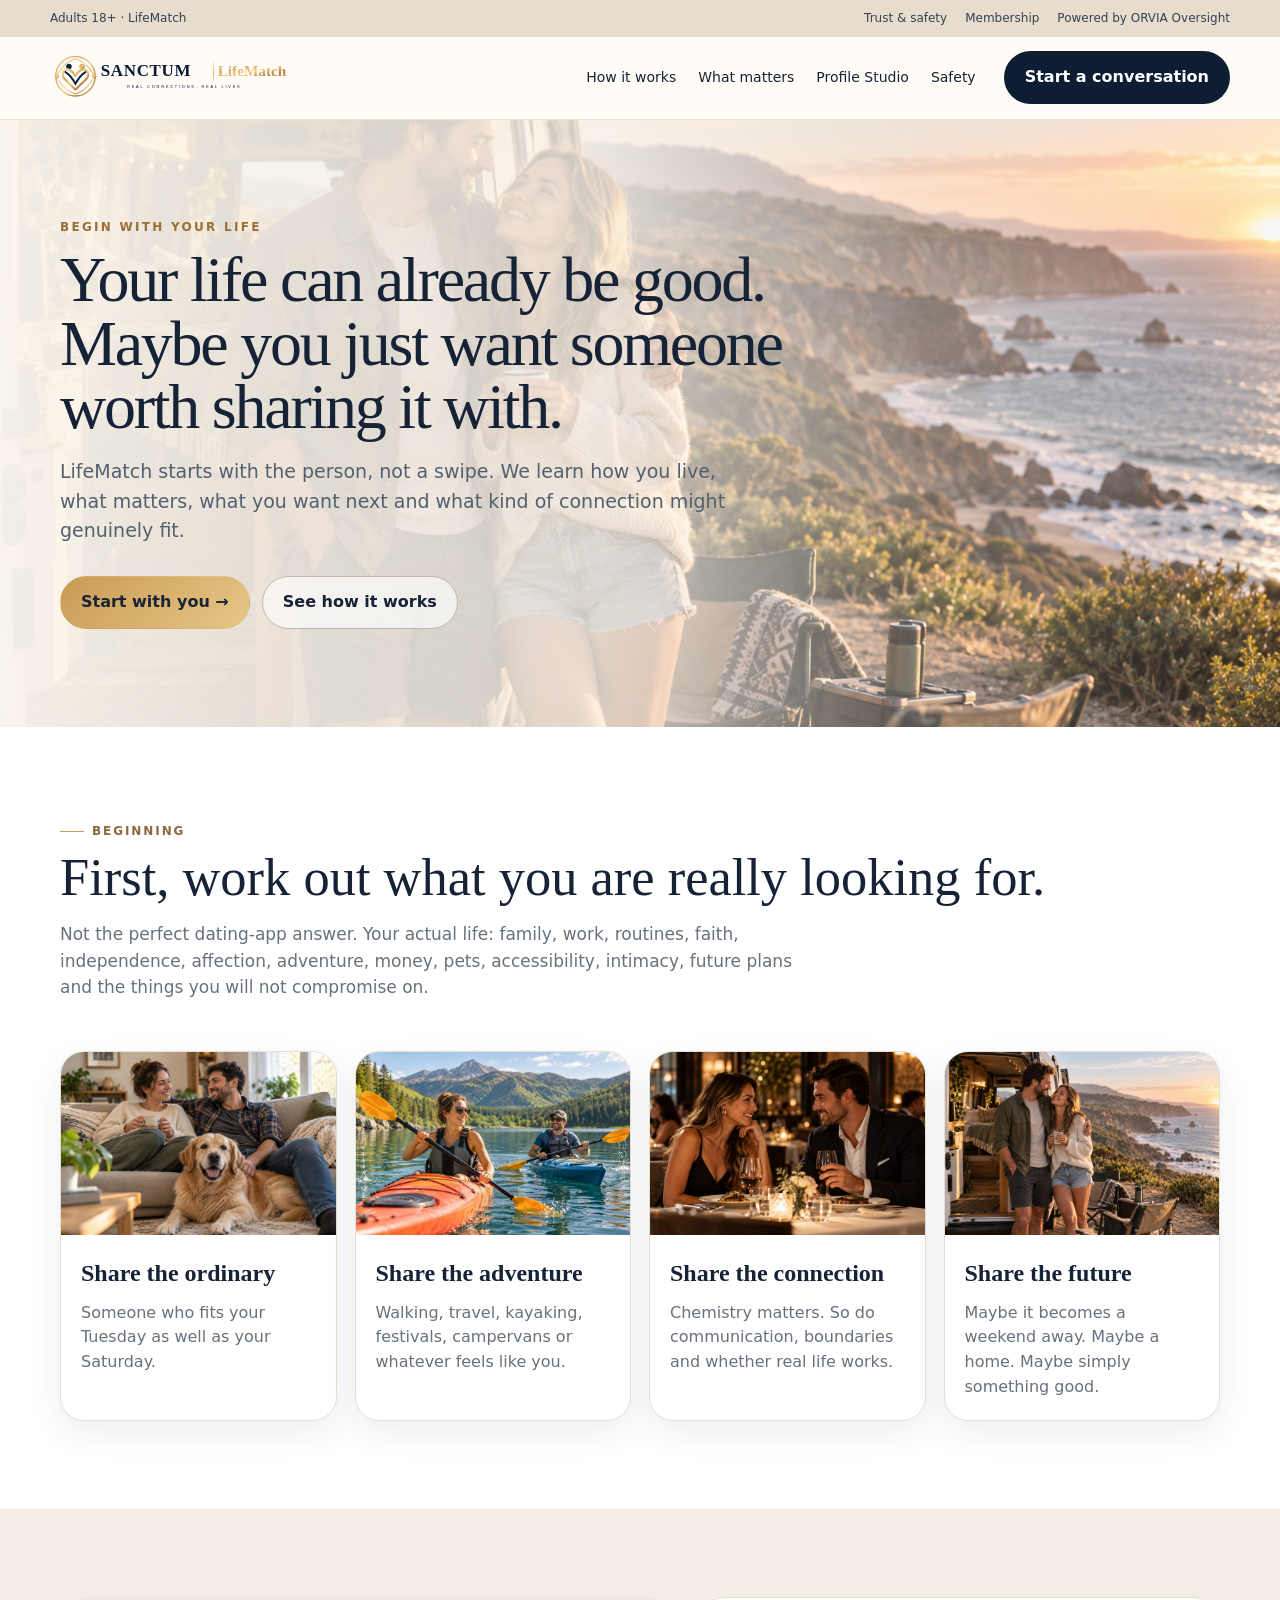
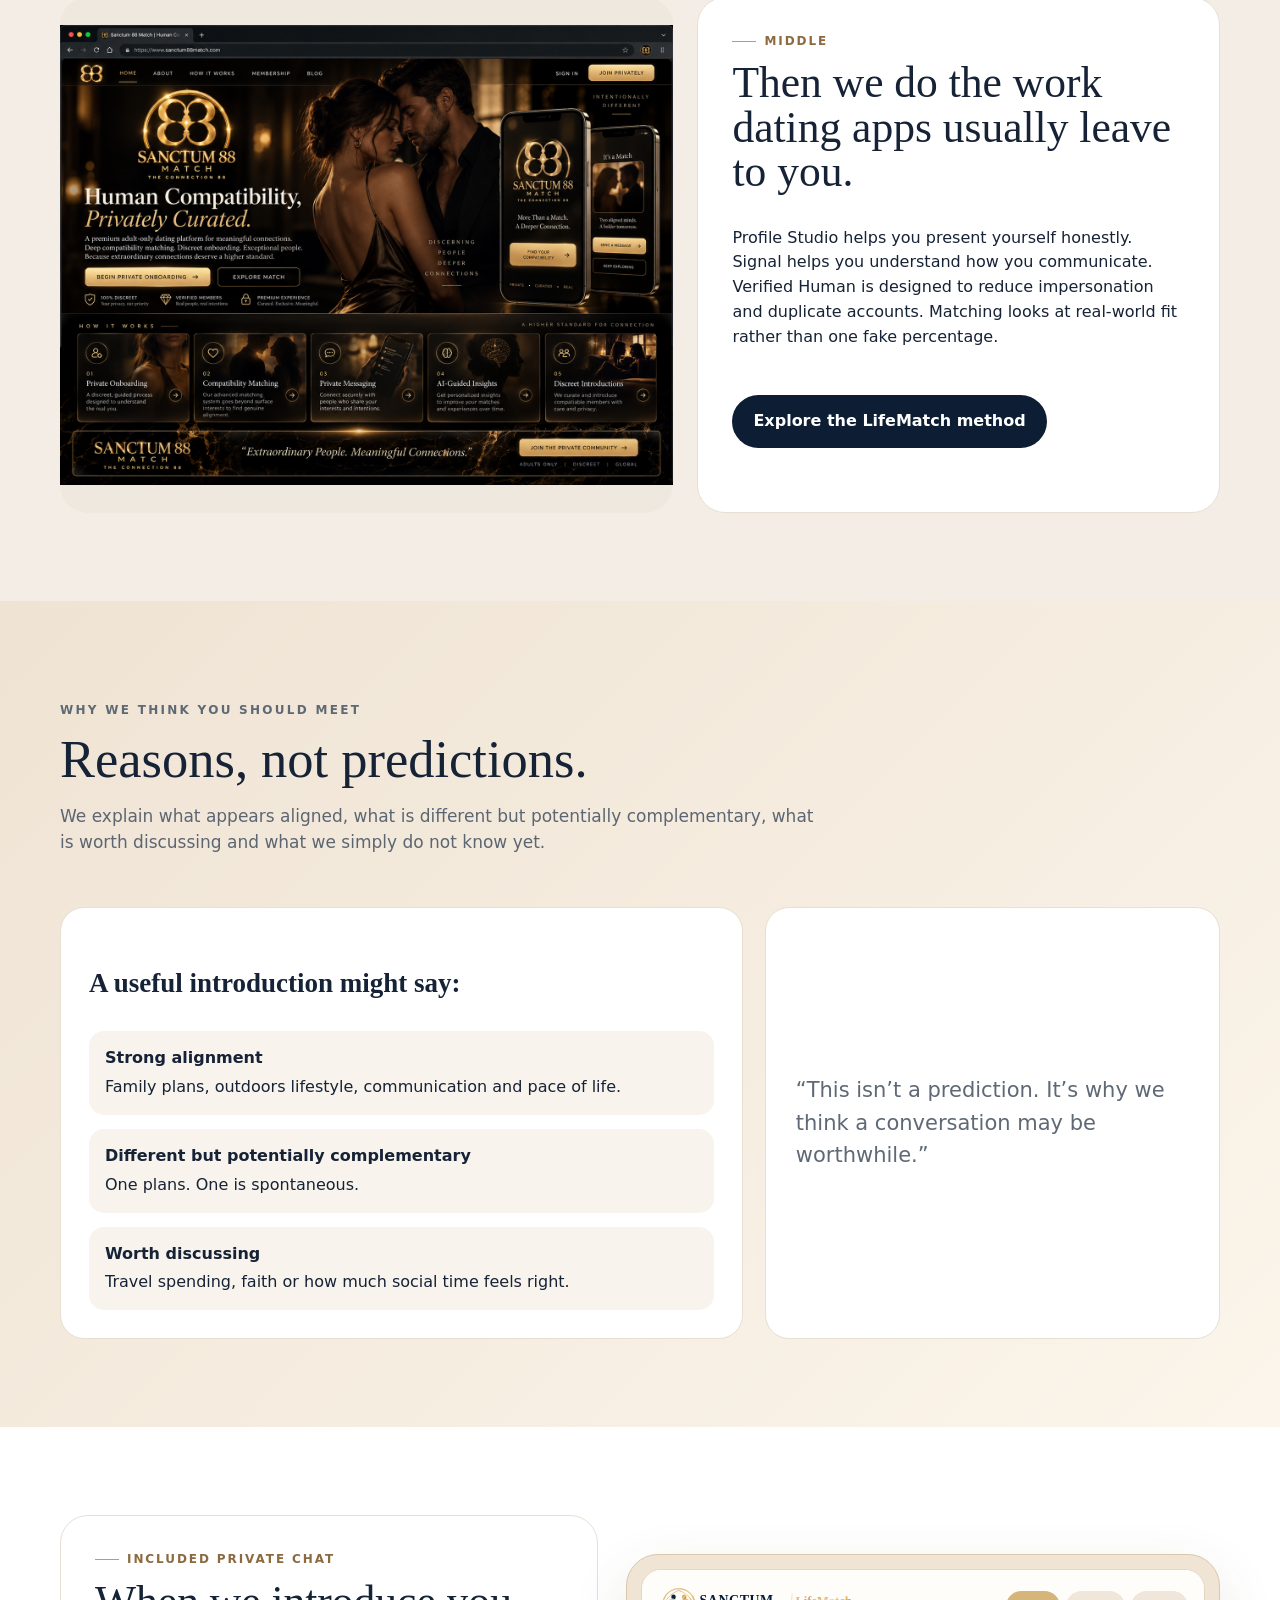
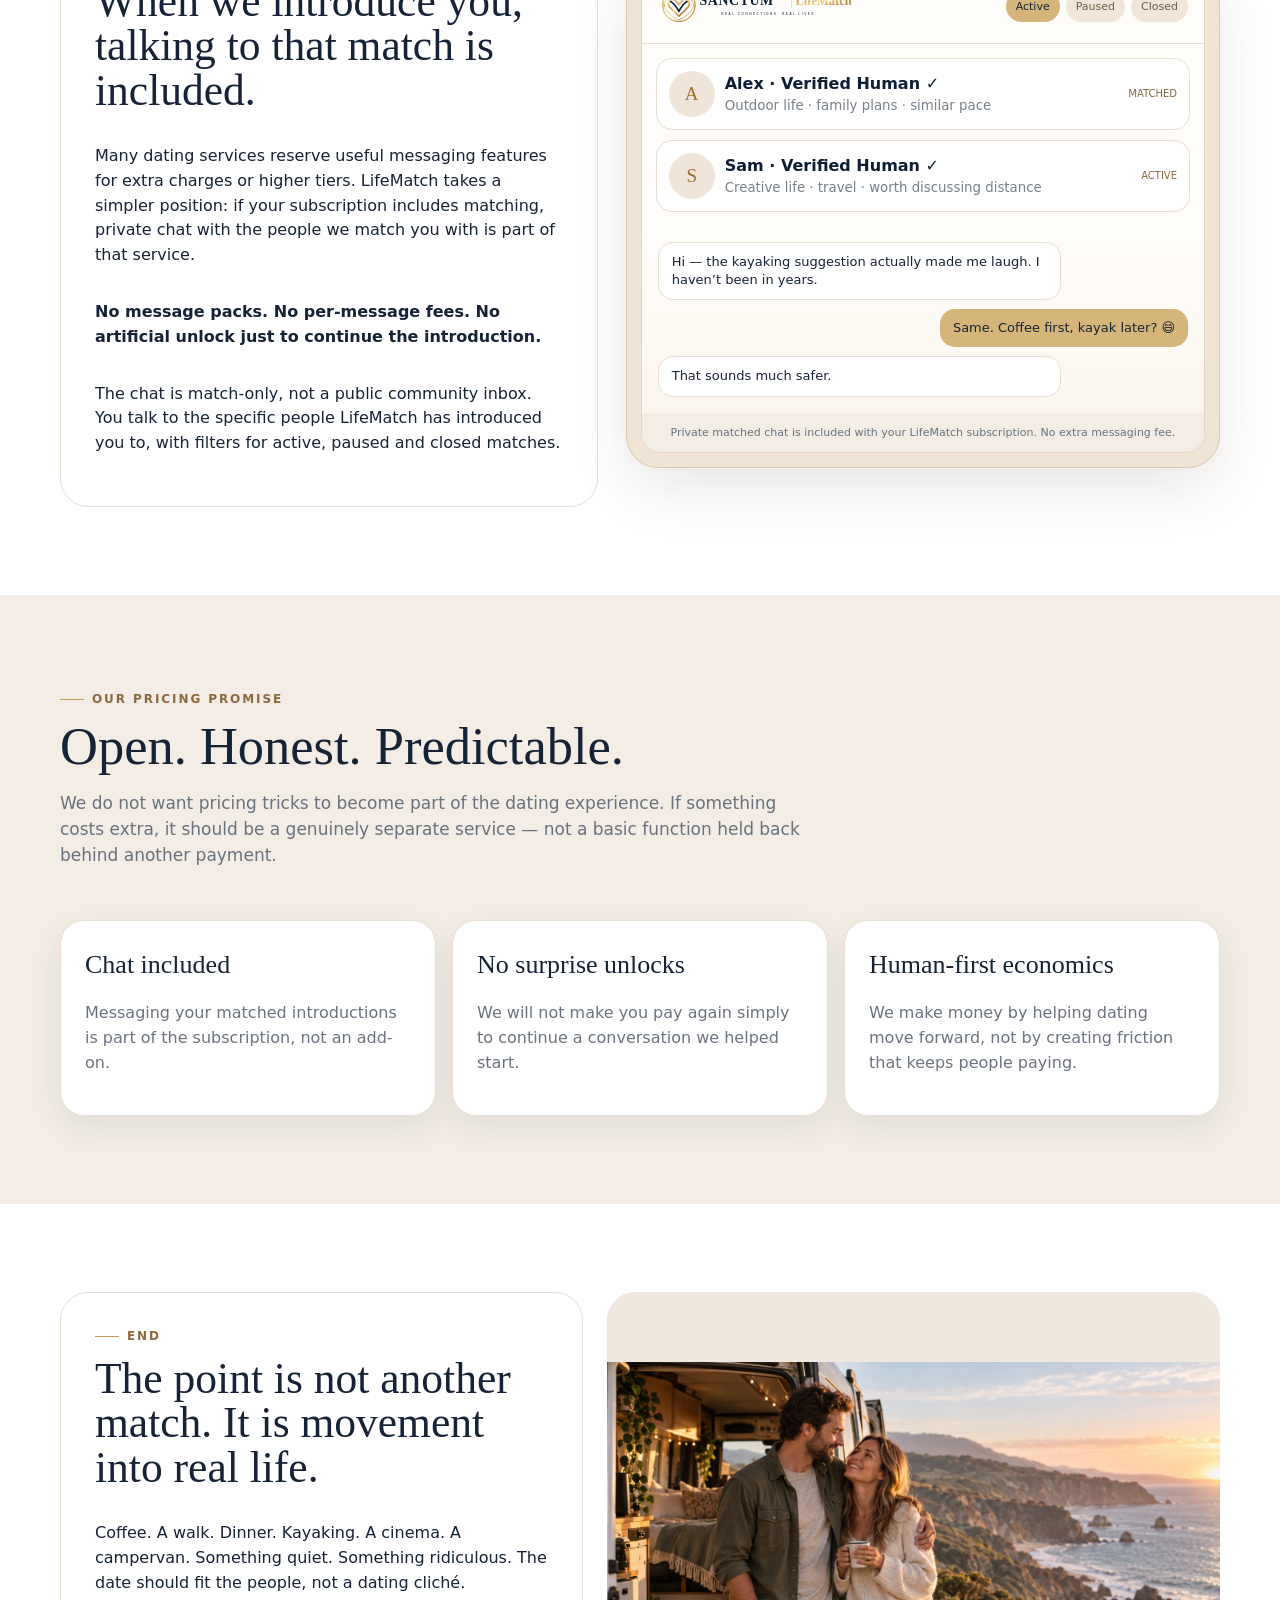
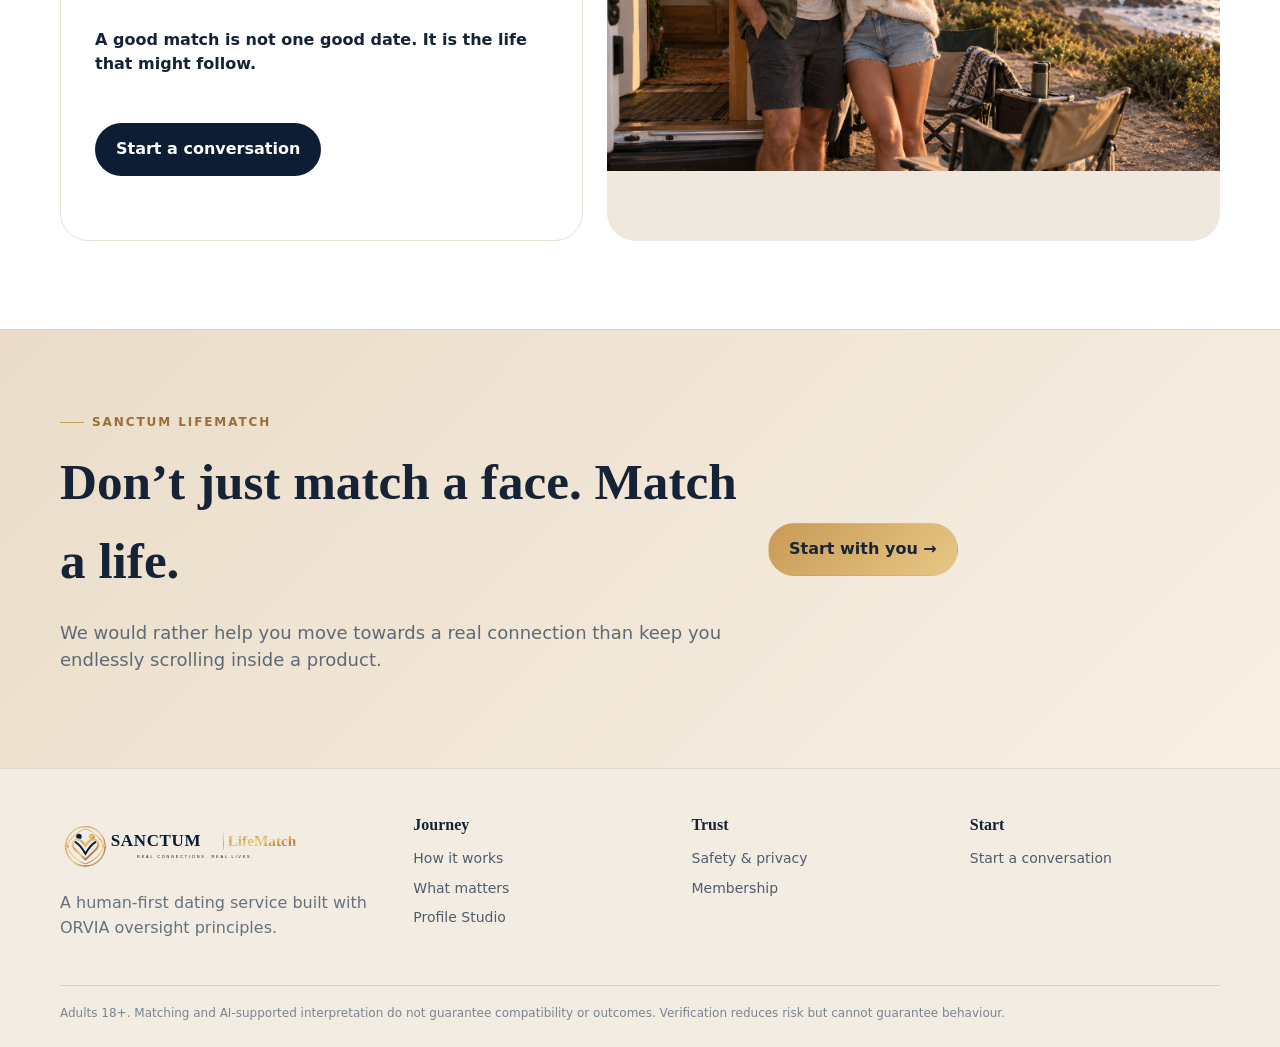
==== commit def7cb2f: "Add Sanctum favicon" ====
--- a/index.html
+++ b/index.html
@@ -1 +1 @@
-<!doctype html><html lang="en-GB"><head><meta charset="utf-8"><meta name="viewport" content="width=device-width,initial-scale=1"><title>SANCTUM LifeMatch | Don’t just match a face. Match a life.</title><meta name="description" content="A human-first dating service built around real lives, explained introductions and private matched chat."><link rel="icon" href="assets/lifematch-mark.svg"><link rel="stylesheet" href="assets/lifematch-v2.css"></head><body><div class="utility"><div class="wrap"><span>SANCTUM LifeMatch · Adults 18+</span><span class="push"><a href="safety.html">Trust & safety</a><a href="membership.html">Membership</a><span>Built with ORVIA Oversight principles</span></span></div></div><header class="site-header"><div class="wrap nav"><a class="brand" href="index.html"><img class="brand-lockup" src="assets/lifematch-lockup.svg" alt="SANCTUM LifeMatch"></a><nav class="nav-links"><a href="how-it-works.html">How it works</a><a href="what-matters.html">What matters</a><a href="profile-studio.html">Profile Studio</a><a href="safety.html">Safety</a><a href="membership.html">Membership</a></nav><div class="nav-actions"><a class="btn btn-outline" href="how-it-works.html">Explore</a><a class="btn btn-primary" href="onboarding.html">Start with me</a></div></div></header><main><section class="hero-v2"><div class="wrap hero-grid"><div><p class="eyebrow">START WITH YOUR LIFE</p><h1>Don’t just match a face.<br><span class="accent">Match a life.</span></h1><p class="lead">Tell us about the life you have, the life you want and who might genuinely fit into it. No endless swipe. No fake certainty. Just better questions, clearer introductions and room for something real to happen.</p><div class="hero-actions"><a class="btn btn-primary" href="onboarding.html">Start with me →</a><a class="btn btn-outline" href="how-it-works.html">See the LifeMatch journey</a></div><p class="hero-note"><strong>Real connections. Real lives.</strong> You stay in control from first answer to first date.</p></div><div class="hero-photo-stack"><div class="hero-main-photo"><img src="assets/lifematch/campervan-coast.png" alt="A couple sharing a warm campervan moment by the coast"></div><div class="hero-mini one"><img src="assets/lifematch/home-dog.png" alt="A couple relaxing at home with their dog"></div><div class="hero-mini two"><img src="assets/lifematch/kayak-lake.png" alt="Two people kayaking together on a lake"></div><div class="hero-stamp">LESS SWIPING.<br>MORE LIFE.</div></div></div></section><section class="section section-lilac"><div class="wrap"><div class="section-head"><div><p class="eyebrow">BEGINNING · START WITH YOU</p><h2>Where are you in your dating life?</h2><p class="section-lead">You should not need the perfect label before you begin. Start with what feels true today.</p></div></div><div class="route-grid"><a class="route-card" href="onboarding.html"><span class="icon">♥</span><h3>I’m ready for something serious</h3><p>I want a relationship with intention, depth and a future worth exploring.</p><span class="arrow">→</span></a><a class="route-card" href="onboarding.html"><span class="icon">☕</span><h3>I want companionship</h3><p>Someone to share conversation, time, laughter and the ordinary bits of life.</p><span class="arrow">→</span></a><a class="route-card" href="onboarding.html"><span class="icon">↗</span><h3>I want shared adventures</h3><p>Walks, weekends, travel, music, kayaking, campervans or whatever feels like us.</p><span class="arrow">→</span></a><a class="route-card" href="onboarding.html"><span class="icon">↺</span><h3>I’m starting again</h3><p>After a breakup, divorce, loss or simply a long time away from dating.</p><span class="arrow">→</span></a><a class="route-card" href="onboarding.html"><span class="icon">∞</span><h3>My relationship may look different</h3><p>Monogamous, ENM, polyamorous or something else openly agreed between adults.</p><span class="arrow">→</span></a><a class="route-card" href="onboarding.html"><span class="icon">?</span><h3>I’m not sure yet</h3><p>That is allowed. Clarity can be part of the journey rather than the entry requirement.</p><span class="arrow">→</span></a><a class="route-card" href="what-matters.html"><span class="icon">◎</span><h3>I know what matters</h3><p>Family, faith, pets, location, accessibility, intimacy, money, pace or future plans.</p><span class="arrow">→</span></a><a class="route-card" href="profile-studio.html"><span class="icon">✦</span><h3>I just want to present myself better</h3><p>Build a profile that sounds like a human being rather than a dating advert.</p><span class="arrow">→</span></a></div></div></section><section class="section section-white"><div class="wrap story-strip"><div class="story-photo"><img src="assets/lifematch/home-dog.png" alt="A relaxed couple at home with their dog"></div><div class="story-copy"><span class="chapter">First, understand the person</span><h2>A good match should fit your Tuesday as well as your Saturday.</h2><p>We begin with real life: how you spend your time, how much independence you need, family plans, pets, money, faith, social energy, affection, routines, adventure, accessibility, intimacy and where you want life to go next.</p><p>Not every preference gets treated like a dealbreaker. You decide what is essential, what matters strongly, where you are open to difference and what you are still figuring out.</p><div class="pill-row"><span class="pill">Dealbreakers</span><span class="pill">Strong preferences</span><span class="pill">Open to difference</span><span class="pill">Still figuring it out</span></div><div class="hero-actions"><a class="btn btn-dark" href="what-matters.html">See what LifeMatch looks at</a></div></div></div></section><section class="section section-peach"><div class="wrap story-strip reverse"><div class="story-copy"><span class="chapter">Then, tell your story properly</span><h2>Your profile should sound like you — not like everyone else trying to sound interesting.</h2><p>Profile Studio helps turn your real story into something warm, believable and recognisably yours. Mara can help with reflection and clarity. Cal can help with practical next steps and momentum.</p><p>They are AI guides with defined limits. They do not impersonate you, make consent decisions, diagnose you or conduct romantic conversations on your behalf.</p><div class="hero-actions"><a class="btn btn-coral" href="profile-studio.html">Explore Profile Studio</a></div></div><div class="story-photo"><img src="assets/curated-connections.png" alt="A guided LifeMatch profile and introduction journey"></div></div></section><section class="section section-yellow"><div class="wrap"><div class="section-head"><div><p class="eyebrow">MIDDLE · WHY THIS PERSON?</p><h2>Reasons, not predictions.</h2><p class="section-lead">Life is too complicated for a fake 93% compatibility score. A useful introduction should explain the thinking and leave the decision with you.</p></div><a class="btn btn-outline" href="match.html">See an example introduction</a></div><div class="match-v2"><div class="match-panel"><h3>A LifeMatch introduction might explain:</h3><div class="match-list"><div class="match-row"><strong>Strong alignment</strong>Family plans, outdoor weekends, communication style and desire for a committed relationship.</div><div class="match-row"><strong>Different but potentially complementary</strong>One plans ahead. One is more spontaneous.</div><div class="match-row"><strong>Worth discussing</strong>Travel spending, faith, location or how much social time feels right.</div><div class="match-row"><strong>Unknown</strong>We do not fill important gaps with guesses just to make a match look stronger.</div></div></div><div class="quote-panel"><p>“This isn’t a prediction. It’s why we think a conversation may be worthwhile.”</p></div></div></div></section><section class="section section-mint"><div class="wrap"><div class="section-head"><div><p class="eyebrow">TRUST BEFORE CHEMISTRY</p><h2>One human. One verified account.</h2><p class="section-lead">The service is being designed around identity, privacy, consent and clear human control — without pretending verification can guarantee another person’s behaviour.</p></div><a class="btn btn-outline" href="safety.html">Read the safety approach</a></div><div class="trust-grid"><article class="trust-card"><span class="trust-icon">✓</span><h3>Verified Human</h3><p>Identity and age checks are intended to reduce impersonation, obvious fraud signals and duplicate accounts.</p></article><article class="trust-card"><span class="trust-icon">◉</span><h3>Private identity</h3><p>Verification status can be separated from raw identity documents and unnecessary personal information.</p></article><article class="trust-card"><span class="trust-icon">↺</span><h3>Consent stays current</h3><p>Joining, matching, messaging, paying or meeting never creates consent to anything else.</p></article></div></div></section><section class="section section-white"><div class="wrap chat-showcase"><div class="story-copy"><span class="chapter">When we introduce you</span><h2>Talking to your match is included.</h2><p>LifeMatch is not being designed to create an introduction and then charge you again just to continue it.</p><p><strong>If your membership includes matching, private matched chat with the people LifeMatch introduces you to is included.</strong></p><p>No message packs. No per-message fees. No higher-tier unlock simply to keep talking. The chat is match-only rather than an open community inbox.</p><div class="hero-actions"><a class="btn btn-primary" href="membership.html">See the membership promise</a></div></div><div class="chat-device"><div class="chat-screen"><div class="chat-top"><img src="assets/lifematch-lockup.svg" alt="SANCTUM LifeMatch"><div class="chat-filter"><span class="active">Active</span><span>Paused</span><span>Closed</span></div></div><div class="chat-list"><div class="chat-match"><span class="chat-avatar">A</span><div><strong>Alex · Verified Human ✓</strong><small>Outdoor life · family plans · similar pace</small></div><span class="chat-status">MATCHED</span></div><div class="chat-match"><span class="chat-avatar">S</span><div><strong>Sam · Verified Human ✓</strong><small>Creative life · travel · worth discussing distance</small></div><span class="chat-status">ACTIVE</span></div></div><div class="chat-convo"><div class="bubble them">The kayaking suggestion made me laugh. I haven’t been in years.</div><div class="bubble me">Same. Coffee first, kayak later? 😄</div><div class="bubble them">That sounds much safer.</div></div><div class="chat-note">Matched private chat is included with a matching membership. No extra messaging fee.</div></div></div></div></section><section class="section section-lilac"><div class="wrap"><div class="section-head"><div><p class="eyebrow">END · GET OUT INTO REAL LIFE</p><h2>The point isn’t another match. It’s what happens after it.</h2><p class="section-lead">A better product should help you move towards real life, not keep you trapped inside it.</p></div></div><div class="story-grid-live"><article class="story-tile"><img src="assets/lifematch/restaurant-date.png" alt="A couple talking over dinner"><div class="copy"><h3>Talk properly</h3><p>Dinner, coffee, a walk or somewhere you can actually hear each other.</p></div></article><article class="story-tile"><img src="assets/lifematch/kayak-lake.png" alt="Two people kayaking on a lake"><div class="copy"><h3>Do something together</h3><p>Shared experiences can reveal more than another week of messages.</p></div></article><article class="story-tile"><img src="assets/lifematch/campervan-coast.png" alt="A couple enjoying campervan life by the coast"><div class="copy"><h3>Imagine the ordinary future</h3><p>Weekends, dogs, travel, family, home life — whatever future feels like yours.</p></div></article><article class="story-tile"><img src="assets/lifematch/home-dog.png" alt="A couple relaxing at home with their dog"><div class="copy"><h3>Find the easy moments</h3><p>The goal is not constant excitement. It is a person who fits when nothing dramatic is happening.</p></div></article></div></div></section><section class="ending-band"><div class="wrap"><div><span class="chapter" style="color:#fff">SANCTUM LIFEMATCH</span><h2>Your life is already a story.<br>Maybe someone belongs in the next chapter.</h2><p>Start with who you are. We will help you understand what matters, present yourself honestly and recognise when a conversation may be worth having.</p></div><a class="btn btn-yellow" href="onboarding.html">Start with me →</a></div></section></main><footer class="footer"><div class="wrap"><div class="footer-grid"><div><a class="brand" href="index.html"><img class="brand-lockup" src="assets/lifematch-lockup.svg" alt="SANCTUM LifeMatch"></a><p style="max-width:420px;color:#66717d">A human-first dating service built around real lives, explainable introductions and the principle that successful dating should move you out of the product, not keep you in it.</p></div><div><h4>Journey</h4><a href="how-it-works.html">How it works</a><a href="what-matters.html">What matters</a><a href="match.html">Example introduction</a></div><div><h4>You</h4><a href="profile-studio.html">Profile Studio</a><a href="onboarding.html">Start with me</a><a href="membership.html">Membership</a></div><div><h4>Trust</h4><a href="safety.html">Safety & privacy</a><span style="display:block;margin-top:8px;color:#66717d;font-size:13px">Built with ORVIA Oversight principles.</span></div></div><div class="legal">Adults 18+. Matching and AI-supported interpretation do not guarantee compatibility or outcomes. Verification can reduce risk but cannot guarantee behaviour. Production verification, moderation, privacy and legal controls require completion and acceptance before public launch.</div></div></footer></body></html>+<!doctype html><html lang="en-GB"><head><meta charset="utf-8"><meta name="viewport" content="width=device-width,initial-scale=1"><title>Sanctum LifeMatch | Don’t just match a face. Match a life.</title><meta name="description" content="Sanctum LifeMatch is a guided personal dating service built around verified people, real-life compatibility, private matched chat and meaningful introductions."><link rel="icon" href="assets/sanctum-icon.png" type="image/png"><link rel="stylesheet" href="assets/site.css"><link rel="stylesheet" href="assets/lifematch-live.css"></head><body><div class="utility"><div class="wrap"><span>Adults 18+ · LifeMatch</span><span class="push"><a href="safety.html">Trust & safety</a><a href="membership.html">Membership</a><span>Powered by ORVIA Oversight</span></span></div></div><header class="site-header"><div class="wrap nav"><a class="brand" href="index.html"><img class="brand-lockup" src="assets/lifematch-lockup.svg" alt="Sanctum LifeMatch — Real connections. Real lives."></a><button class="menu-toggle" aria-label="Menu">☰</button><nav class="nav-links"><a href="how-it-works.html">How it works</a><a href="what-matters.html">What matters</a><a href="profile-studio.html">Profile Studio</a><a href="safety.html">Safety</a></nav><div class="nav-actions"><a class="btn btn-primary" href="onboarding.html">Start a conversation</a></div></div></header><main><section class="story-hero"><img src="ChatGPT%20Image%20Sep%2013%2C%202026%2C%2010_32_44%20PM%20(4).png" alt="A couple sharing coffee beside their campervan on the coast"><div class="wrap"><p class="story-kicker">BEGIN WITH YOUR LIFE</p><h1>Your life can already be good.<br>Maybe you just want someone worth sharing it with.</h1><p class="lead">LifeMatch starts with the person, not a swipe. We learn how you live, what matters, what you want next and what kind of connection might genuinely fit.</p><div class="hero-actions"><a class="btn btn-gold" href="onboarding.html">Start with you →</a><a class="btn btn-outline" href="how-it-works.html">See how it works</a></div></div></section><section class="section section-white"><div class="wrap"><span class="chapter">Beginning</span><div class="section-head"><div><h2>First, work out what you are really looking for.</h2><p class="section-lead">Not the perfect dating-app answer. Your actual life: family, work, routines, faith, independence, affection, adventure, money, pets, accessibility, intimacy, future plans and the things you will not compromise on.</p></div></div><div class="story-grid-live"><article class="story-tile"><img src="ChatGPT%20Image%20Sep%2013%2C%202026%2C%2010_32_43%20PM%20(1).png" alt="A relaxed couple at home with their dog"><div class="copy"><h3>Share the ordinary</h3><p>Someone who fits your Tuesday as well as your Saturday.</p></div></article><article class="story-tile"><img src="ChatGPT%20Image%20Sep%2013%2C%202026%2C%2010_32_44%20PM%20(2).png" alt="Two people kayaking on a mountain lake"><div class="copy"><h3>Share the adventure</h3><p>Walking, travel, kayaking, festivals, campervans or whatever feels like you.</p></div></article><article class="story-tile"><img src="ChatGPT%20Image%20Sep%2013%2C%202026%2C%2010_32_44%20PM%20(3).png" alt="A couple talking over dinner in a warm restaurant"><div class="copy"><h3>Share the connection</h3><p>Chemistry matters. So do communication, boundaries and whether real life works.</p></div></article><article class="story-tile"><img src="ChatGPT%20Image%20Sep%2013%2C%202026%2C%2010_32_44%20PM%20(4).png" alt="A couple enjoying campervan life by the coast"><div class="copy"><h3>Share the future</h3><p>Maybe it becomes a weekend away. Maybe a home. Maybe simply something good.</p></div></article></div></div></section><section class="section section-soft"><div class="wrap story-strip"><div class="story-photo"><img src="assets/curated-connections.png" alt="A guided connection journey"></div><div class="story-copy"><span class="chapter">Middle</span><h2>Then we do the work dating apps usually leave to you.</h2><p>Profile Studio helps you present yourself honestly. Signal helps you understand how you communicate. Verified Human is designed to reduce impersonation and duplicate accounts. Matching looks at real-world fit rather than one fake percentage.</p><div class="hero-actions"><a class="btn btn-primary" href="how-it-works.html">Explore the LifeMatch method</a></div></div></div></section><section class="section section-navy"><div class="wrap"><div class="section-head"><div><p class="eyebrow" style="color:#9a6f35">WHY WE THINK YOU SHOULD MEET</p><h2>Reasons, not predictions.</h2><p class="section-lead">We explain what appears aligned, what is different but potentially complementary, what is worth discussing and what we simply do not know yet.</p></div></div><div class="match-example"><div class="match-panel"><h3>A useful introduction might say:</h3><div class="match-list"><div class="match-row"><strong>Strong alignment</strong>Family plans, outdoors lifestyle, communication and pace of life.</div><div class="match-row"><strong>Different but potentially complementary</strong>One plans. One is spontaneous.</div><div class="match-row"><strong>Worth discussing</strong>Travel spending, faith or how much social time feels right.</div></div></div><div class="quote-panel"><p>“This isn’t a prediction. It’s why we think a conversation may be worthwhile.”</p></div></div></div></section><section class="section section-white"><div class="wrap chat-showcase"><div class="story-copy"><span class="chapter">Included private chat</span><h2>When we introduce you, talking to that match is included.</h2><p>Many dating services reserve useful messaging features for extra charges or higher tiers. LifeMatch takes a simpler position: if your subscription includes matching, private chat with the people we match you with is part of that service.</p><p><strong>No message packs. No per-message fees. No artificial unlock just to continue the introduction.</strong></p><p>The chat is match-only, not a public community inbox. You talk to the specific people LifeMatch has introduced you to, with filters for active, paused and closed matches.</p></div><div class="chat-device" aria-label="LifeMatch matched chat concept"><div class="chat-screen"><div class="chat-top"><img src="assets/lifematch-lockup.svg" alt="Sanctum LifeMatch"><div class="chat-filter"><span class="active">Active</span><span>Paused</span><span>Closed</span></div></div><div class="chat-list"><div class="chat-match"><div class="chat-avatar">A</div><div><strong>Alex · Verified Human ✓</strong><small>Outdoor life · family plans · similar pace</small></div><span class="chat-status">MATCHED</span></div><div class="chat-match"><div class="chat-avatar">S</div><div><strong>Sam · Verified Human ✓</strong><small>Creative life · travel · worth discussing distance</small></div><span class="chat-status">ACTIVE</span></div></div><div class="chat-convo"><div class="bubble them">Hi — the kayaking suggestion actually made me laugh. I haven’t been in years.</div><div class="bubble me">Same. Coffee first, kayak later? 😄</div><div class="bubble them">That sounds much safer.</div></div><div class="chat-note">Private matched chat is included with your LifeMatch subscription. No extra messaging fee.</div></div></div></div></section><section class="section section-soft"><div class="wrap"><div class="section-head"><div><span class="chapter">Our pricing promise</span><h2>Open. Honest. Predictable.</h2><p class="section-lead">We do not want pricing tricks to become part of the dating experience. If something costs extra, it should be a genuinely separate service — not a basic function held back behind another payment.</p></div></div><div class="recognition-grid"><article class="recognition-card"><h3>Chat included</h3><p>Messaging your matched introductions is part of the subscription, not an add-on.</p></article><article class="recognition-card"><h3>No surprise unlocks</h3><p>We will not make you pay again simply to continue a conversation we helped start.</p></article><article class="recognition-card"><h3>Human-first economics</h3><p>We make money by helping dating move forward, not by creating friction that keeps people paying.</p></article></div></div></section><section class="section section-white"><div class="wrap story-strip reverse"><div class="story-copy"><span class="chapter">End</span><h2>The point is not another match. It is movement into real life.</h2><p>Coffee. A walk. Dinner. Kayaking. A cinema. A campervan. Something quiet. Something ridiculous. The date should fit the people, not a dating cliché.</p><p><strong>A good match is not one good date. It is the life that might follow.</strong></p><div class="hero-actions"><a class="btn btn-primary" href="onboarding.html">Start a conversation</a></div></div><div class="story-photo"><img src="ChatGPT%20Image%20Sep%2013%2C%202026%2C%2010_32_44%20PM%20(4).png" alt="A couple sharing a coastal campervan moment"></div></div></section><section class="ending-band"><div class="wrap"><div><span class="chapter" style="color:#9a6f35">SANCTUM LIFEMATCH</span><h2>Don’t just match a face. Match a life.</h2><p>We would rather help you move towards a real connection than keep you endlessly scrolling inside a product.</p></div><div><a class="btn btn-gold" href="onboarding.html">Start with you →</a></div></div></section></main><footer class="lifematch-footer"><div class="wrap"><div class="grid"><div><a class="brand" href="index.html"><img class="brand-lockup" src="assets/lifematch-lockup.svg" alt="Sanctum LifeMatch"></a><p style="color:#66717d">A human-first dating service built with ORVIA oversight principles.</p></div><div><h4>Journey</h4><a href="how-it-works.html">How it works</a><a href="what-matters.html">What matters</a><a href="profile-studio.html">Profile Studio</a></div><div><h4>Trust</h4><a href="safety.html">Safety & privacy</a><a href="membership.html">Membership</a></div><div><h4>Start</h4><a href="onboarding.html">Start a conversation</a></div></div><div class="legal">Adults 18+. Matching and AI-supported interpretation do not guarantee compatibility or outcomes. Verification reduces risk but cannot guarantee behaviour.</div></div></footer></body></html>
--- a/assets/site.css
+++ b/assets/site.css
@@ -0,0 +1 @@
+:root{--navy:#0d1d33;--navy2:#173153;--gold:#c99a56;--gold2:#e7c786;--cream:#fbf6ee;--paper:#fffdfa;--ink:#162235;--muted:#697383;--sage:#87998c;--clay:#bb735b;--rose:#b56e72;--line:#e7dfd2;--soft:#f3ede5;--white:#fff;--shadow:0 20px 60px rgba(20,32,48,.10);--shadow2:0 12px 34px rgba(20,32,48,.08)}*{box-sizing:border-box}html{scroll-behavior:smooth}body{margin:0;font-family:Inter,ui-sans-serif,system-ui,-apple-system,BlinkMacSystemFont,"Segoe UI",sans-serif;color:var(--ink);background:var(--cream);line-height:1.55}img{max-width:100%;display:block}a{color:inherit;text-decoration:none}button,input,textarea,select{font:inherit}.wrap{width:min(1180px,calc(100% - 40px));margin:auto}.utility{background:var(--navy);color:#dce6ef;font-size:12px}.utility .wrap{display:flex;gap:18px;padding:9px 0;align-items:center}.utility .push{margin-left:auto;display:flex;gap:18px}.site-header{position:sticky;top:0;z-index:50;background:rgba(251,246,238,.94);backdrop-filter:blur(16px);border-bottom:1px solid rgba(201,154,86,.18)}.nav{display:flex;align-items:center;gap:28px;padding:14px 0}.brand{display:flex;align-items:center;gap:12px;min-width:252px}.brand-mark{width:48px;height:48px}.brand-title{font-family:Georgia,"Times New Roman",serif;font-size:23px;letter-spacing:.16em;line-height:1}.brand-sub{display:block;margin-top:4px;font-size:10px;letter-spacing:.23em;color:#8a6e4f;text-transform:uppercase}.nav-links{display:flex;gap:22px;margin-left:auto;font-size:14px}.nav-links a:hover{color:var(--gold)}.nav-actions{display:flex;gap:10px}.menu-toggle{display:none;border:0;background:none;font-size:24px;color:var(--navy)}.btn{display:inline-flex;align-items:center;justify-content:center;gap:8px;border-radius:999px;padding:13px 20px;font-weight:750;border:1px solid transparent;transition:.2s;cursor:pointer}.btn:hover{transform:translateY(-1px)}.btn-primary{background:var(--navy);color:#fff}.btn-primary:hover{background:var(--navy2)}.btn-gold{background:linear-gradient(135deg,var(--gold),var(--gold2));color:#1a2434}.btn-outline{border-color:#b9b7b0;background:rgba(255,255,255,.66)}.btn-soft{background:#efe6da;color:var(--navy)}.hero{position:relative;overflow:hidden;background:linear-gradient(90deg,rgba(251,246,238,.98) 0%,rgba(251,246,238,.94) 45%,rgba(251,246,238,.38) 68%,rgba(251,246,238,.1) 100%),url('hero-wide.jpg') center right/cover no-repeat;min-height:720px;display:flex;align-items:center;border-bottom:1px solid var(--line)}.hero:after{content:"";position:absolute;inset:auto 0 0;height:140px;background:linear-gradient(transparent,var(--cream));pointer-events:none}.hero-grid{display:grid;grid-template-columns:1.05fr .95fr;align-items:center;position:relative;z-index:1}.hero-copy{padding:86px 0 108px;max-width:690px}.eyebrow{text-transform:uppercase;letter-spacing:.19em;font-size:12px;font-weight:850;color:#8b6a40}.hero h1,.page-hero h1,h2,h3,.serif{font-family:Georgia,"Times New Roman",serif}.hero h1{font-size:clamp(58px,6.3vw,94px);line-height:.95;font-weight:500;letter-spacing:-.04em;margin:0}.hero h1 em{font-weight:400;color:#9b684f}.lead{font-size:19px;max-width:650px;color:#4f5969}.hero-actions{display:flex;flex-wrap:wrap;gap:12px;margin:30px 0}.trust-row{display:flex;flex-wrap:wrap;gap:18px;font-size:13px;color:#566171}.trust-row span{display:flex;align-items:center;gap:7px}.dot{width:9px;height:9px;border:2px solid var(--gold);border-radius:50%}.section{padding:88px 0}.section-soft{background:var(--soft)}.section-white{background:#fff}.section-navy{background:var(--navy);color:#f7f4ed}.section-head{display:flex;justify-content:space-between;gap:30px;align-items:end;margin-bottom:34px}.section h2{font-family:Georgia,"Times New Roman",serif;font-size:clamp(38px,4.1vw,60px);line-height:1.03;font-weight:500;margin:0}.section-lead{max-width:760px;color:#68717c;font-size:17px}.section-navy .section-lead{color:#c8d1dd}.recognition-grid{display:grid;grid-template-columns:repeat(3,1fr);gap:16px}.recognition-card,.guide-card,.product-card,.price,.trust-card,.story-card,.content-card{background:#fff;border:1px solid var(--line);border-radius:24px;box-shadow:var(--shadow2)}.recognition-card{padding:24px;min-height:170px}.recognition-card h3,.guide-card h3,.product-card h3,.price h3,.trust-card h3{margin:0;font-size:26px;font-weight:500}.recognition-card p,.guide-card p,.product-card p,.trust-card p{color:#6b7380}.moment{display:grid;grid-template-columns:1.1fr .9fr;gap:24px;align-items:stretch}.moment-photo{min-height:460px;border-radius:28px;overflow:hidden;background:url('date-beach.jpg') center/cover no-repeat;box-shadow:var(--shadow)}.moment-copy{padding:42px;border-radius:28px;background:var(--navy);color:#fff;display:flex;flex-direction:column;justify-content:center}.moment-copy h2{font-size:clamp(38px,4vw,58px)}.moment-copy p{color:#d7dfE8;font-size:18px}.guides-grid{display:grid;grid-template-columns:1fr 1fr;gap:18px}.guide-card{padding:30px;position:relative;overflow:hidden}.guide-badge{width:54px;height:54px;border-radius:50%;display:grid;place-items:center;background:linear-gradient(135deg,var(--gold),var(--gold2));font-family:Georgia,serif;font-size:26px;color:var(--navy);margin-bottom:18px}.guide-card small{letter-spacing:.14em;text-transform:uppercase;color:#9c7951;font-weight:800}.guide-quote{border-left:3px solid var(--gold);padding-left:16px;margin-top:18px;color:#475263}.trust-grid{display:grid;grid-template-columns:repeat(3,1fr);gap:16px}.trust-card{padding:24px}.trust-icon{font-size:28px;margin-bottom:12px}.steps{display:grid;grid-template-columns:repeat(4,1fr);gap:16px}.step{padding:26px;border-radius:22px;background:#fff;border:1px solid var(--line)}.step b{font-family:Georgia,serif;font-size:34px;color:var(--gold)}.step h3{font-size:23px;margin:8px 0}.life-tags{display:flex;flex-wrap:wrap;gap:10px;margin-top:28px}.life-tags span{padding:11px 15px;border-radius:999px;background:#fff;border:1px solid var(--line);font-weight:700;color:#485464}.match-example{display:grid;grid-template-columns:1.2fr .8fr;gap:22px}.match-panel{background:#fff;border:1px solid var(--line);border-radius:24px;padding:28px}.match-panel h3{font-size:27px}.match-list{display:grid;gap:14px;margin-top:18px}.match-row{padding:15px 16px;border-radius:15px;background:#f8f4ed}.match-row strong{display:block;margin-bottom:4px}.quote-panel{background:linear-gradient(145deg,#10223b,#193a61);border-radius:24px;padding:30px;color:#fff;display:flex;flex-direction:column;justify-content:center}.quote-panel p{font-size:21px}.dates-grid{display:grid;grid-template-columns:repeat(4,1fr);gap:14px}.date-card{background:#fff;border:1px solid var(--line);border-radius:22px;overflow:hidden}.date-card img{width:100%;height:170px;object-fit:cover}.date-card .copy{padding:17px}.date-card h3{font-size:20px;margin:0}.date-card p{margin:.35rem 0 0;color:#6d7480;font-size:14px}.products-grid{display:grid;grid-template-columns:repeat(4,1fr);gap:16px}.product-card{padding:24px}.product-card .price-tag{font-family:Georgia,serif;font-size:32px;color:var(--navy);margin:14px 0}.product-card ul,.price ul{padding-left:19px;color:#5f6874}.pricing-grid{display:grid;grid-template-columns:repeat(3,1fr);gap:18px}.price{padding:28px}.price.featured{border-color:var(--gold);box-shadow:0 0 0 2px rgba(201,154,86,.12),var(--shadow)}.price .amount{font-family:Georgia,serif;font-size:44px;margin:10px 0}.app-band{display:grid;grid-template-columns:1fr .8fr;gap:36px;align-items:center;padding:46px;border-radius:30px;background:linear-gradient(140deg,#11253f,#183a61);color:#fff}.app-phone{border:1px solid rgba(255,255,255,.18);border-radius:28px;padding:22px;background:rgba(255,255,255,.07);max-width:330px;margin:auto}.app-phone .screen{background:#fff;color:var(--ink);border-radius:21px;padding:20px}.app-phone .screen h3{font-size:24px}.app-badges{display:flex;flex-wrap:wrap;gap:10px;margin-top:22px}.app-badge{padding:12px 16px;border-radius:13px;background:#fff;color:var(--navy);font-weight:800}.story-grid{display:grid;grid-template-columns:repeat(3,1fr);gap:16px}.story-card{padding:24px}.story-card blockquote{font-family:Georgia,serif;font-size:24px;margin:0 0 12px}.cta-band{background:linear-gradient(135deg,var(--navy),#1c416d);color:#fff;padding:62px 0}.cta-band .wrap{display:flex;justify-content:space-between;gap:30px;align-items:center}.cta-band h2{font-size:44px;margin:0}.footer{background:#091626;color:#e7edf3;padding:50px 0 28px}.footer-grid{display:grid;grid-template-columns:1.4fr repeat(3,1fr);gap:28px}.footer h4{margin:0 0 12px;font-family:Georgia,serif}.footer a{display:block;margin:8px 0;color:#c7d0dc;font-size:14px}.legal{border-top:1px solid #24364c;margin-top:30px;padding-top:20px;color:#9fafc0;font-size:12px}.page-hero{padding:92px 0 62px;background:linear-gradient(135deg,#fffaf4,#edf2f6)}.page-hero h1{font-size:clamp(48px,5vw,76px);line-height:.98;margin:0;max-width:880px}.page-grid{display:grid;grid-template-columns:1.1fr .9fr;gap:24px}.content-card{padding:28px}.content-card h2{font-size:36px}.notice{padding:20px;border-radius:16px;background:#edf3f8;border:1px solid #cfd9e4}.choice-stack{display:grid;gap:10px;margin-top:18px}.choice-button{width:100%;text-align:left;padding:16px 18px;border:1px solid #cfd4da;border-radius:14px;background:#fff;cursor:pointer}.choice-button:hover,.choice-button.selected{border-color:var(--gold);background:#fffaf1}.small{font-size:13px;color:#7b8490}.status-pill{display:inline-flex;padding:7px 11px;border-radius:999px;background:#edf3f8;color:#45617d;font-size:12px;font-weight:800}.faq details{background:#fff;border:1px solid var(--line);border-radius:14px;padding:16px 18px;margin:10px 0}.faq summary{font-weight:700;cursor:pointer}.inline-list{display:flex;flex-wrap:wrap;gap:10px}.inline-list span{padding:9px 12px;background:#f5efe6;border-radius:999px}@media(max-width:980px){.nav-links{display:none}.nav-actions .btn-outline{display:none}.menu-toggle{display:block;margin-left:auto}.hero{background:linear-gradient(rgba(251,246,238,.88),rgba(251,246,238,.96)),url('hero-wide.jpg') center/cover no-repeat;min-height:auto}.hero-grid,.moment,.match-example,.app-band,.page-grid,.footer-grid{grid-template-columns:1fr}.hero-copy{padding:72px 0}.recognition-grid,.trust-grid,.story-grid{grid-template-columns:1fr 1fr}.steps,.products-grid,.dates-grid{grid-template-columns:1fr 1fr}.pricing-grid{grid-template-columns:1fr}.guides-grid{grid-template-columns:1fr}.cta-band .wrap{display:block}.cta-band .btn{margin-top:18px}}@media(max-width:600px){.utility{display:none}.wrap{width:min(100% - 24px,1180px)}.nav{padding:11px 0}.brand{min-width:0}.brand-title{font-size:18px}.brand-sub{font-size:8px}.hero-copy{padding:56px 0 72px}.lead{font-size:17px}.section{padding:62px 0}.section-head{display:block}.recognition-grid,.trust-grid,.story-grid,.steps,.products-grid,.dates-grid{grid-template-columns:1fr}.moment-photo{min-height:300px}.app-band{padding:28px}.cta-band h2{font-size:34px}.footer-grid{grid-template-columns:1fr 1fr}}
--- a/assets/lifematch-live.css
+++ b/assets/lifematch-live.css
@@ -0,0 +1,16 @@
+body{background:#fbf6ee;color:#162235}.story-hero{position:relative;min-height:64vh;display:flex;align-items:end;overflow:hidden;background:#efe6da}.story-hero img{position:absolute;inset:0;width:100%;height:100%;object-fit:cover;object-position:center}.story-hero:after{content:"";position:absolute;inset:0;background:linear-gradient(90deg,rgba(251,246,238,.96),rgba(251,246,238,.80) 47%,rgba(251,246,238,.28) 72%,rgba(251,246,238,.08))}.story-hero .wrap{position:relative;z-index:2;padding:86px 0 68px;color:#162235}.story-hero h1{font-family:Georgia,"Times New Roman",serif;font-size:clamp(46px,5vw,78px);line-height:.99;font-weight:500;letter-spacing:-.035em;margin:0;max-width:850px}.story-hero .lead{color:#53606d;max-width:680px}.story-kicker{font-size:12px;text-transform:uppercase;letter-spacing:.19em;font-weight:850;color:#9a6f35}.story-strip{display:grid;grid-template-columns:minmax(0,1.08fr) minmax(340px,.92fr);gap:24px;align-items:stretch}.story-strip.reverse{grid-template-columns:minmax(340px,.92fr) minmax(0,1.08fr)}.story-photo{overflow:hidden;border-radius:28px;background:#efe8de;display:flex;align-items:center;justify-content:center}.story-photo img{display:block;width:100%;height:auto;min-height:0;object-fit:contain;object-position:center}.story-copy{padding:34px;border-radius:28px;background:#fff;border:1px solid var(--line);display:flex;flex-direction:column;justify-content:center;min-width:0}.story-copy.dark{background:#fff;color:#162235}.story-copy.dark p{color:#5f6975}.story-copy h2{font-size:clamp(36px,3.4vw,54px);line-height:1.02;margin:0 0 16px}.story-grid-live{display:grid;grid-template-columns:repeat(4,minmax(0,1fr));gap:18px}.story-tile{background:#fff;border:1px solid var(--line);border-radius:24px;overflow:hidden;box-shadow:var(--shadow2);min-width:0}.story-tile img{display:block;width:100%;height:auto;aspect-ratio:auto!important;object-fit:contain!important;object-position:center!important;background:#efe8de}.story-tile .copy{padding:20px}.story-tile h3{margin:0 0 8px;font-size:24px}.story-tile p{margin:0;color:#68717c}.icon-story{width:50px;height:50px;border-radius:16px;display:grid;place-items:center;background:#f3eadf;color:#9b6e34;font-size:24px;margin-bottom:14px}.chapter{display:inline-flex;align-items:center;gap:8px;font-size:12px;letter-spacing:.16em;text-transform:uppercase;color:#8b6a40;font-weight:850;margin-bottom:10px}.chapter:before{content:"";width:24px;height:1px;background:#c99a56}.section-navy{background:#eee4d7!important;color:#162235!important}.section-navy .section-lead{color:#5c6672!important}.quote-panel{background:#fff!important;color:#162235!important;border:1px solid var(--line)!important}.quote-panel p{color:#162235!important}.ending-band{padding:76px 0;background:linear-gradient(135deg,#eadcc9,#f8f0e5);color:#162235;border-top:1px solid #dfd1bf}.ending-band .wrap{display:grid;grid-template-columns:1.2fr .8fr;gap:30px;align-items:center}.ending-band h2{font-size:clamp(38px,4vw,58px);margin:0 0 16px}.ending-band p{color:#5f6975;font-size:18px}.lifematch-footer{background:#f3ece3;color:#162235;padding:44px 0 24px;border-top:1px solid #dfd4c5}.lifematch-footer .grid{display:grid;grid-template-columns:1.3fr repeat(3,1fr);gap:28px}.lifematch-footer a{display:block;color:#4f5d6b;margin:8px 0;font-size:14px}.lifematch-footer h4{font-family:Georgia,serif;margin:0 0 10px;color:#162235}.lifematch-footer .legal{border-top:1px solid #ddd1c2;margin-top:28px;padding-top:18px;color:#7a8490;font-size:12px}.route-card-life img,.date-card img,.story-card img,.content-card img{height:auto!important;object-fit:contain!important;object-position:center!important}.high-vis-image{width:100%;height:auto;object-fit:contain;object-position:center;border-radius:28px;box-shadow:var(--shadow)}.brand-lockup,.brand-mark,.brand span{display:none!important}.brand{min-width:280px!important}.brand:before{content:"SANCTUM";font-family:Georgia,"Times New Roman",serif;font-size:24px;letter-spacing:.18em;color:#0d1d33}.brand:after{content:"LifeMatch";font-family:Georgia,"Times New Roman",serif;font-size:22px;color:#b7833f;margin-left:10px}.site-header{background:rgba(251,246,238,.97)!important}.utility{background:#e8dccd!important;color:#334252!important}.utility a{color:#334252!important}.chat-showcase{display:grid;grid-template-columns:minmax(0,.95fr) minmax(420px,1.05fr);gap:28px;align-items:center}.chat-device{background:#f0e4d5;border:1px solid #d9c7ae;border-radius:32px;padding:14px;box-shadow:0 22px 60px rgba(82,63,40,.12);max-width:650px;width:100%;justify-self:end}.chat-screen{background:#fffdfa;border-radius:20px;overflow:hidden;border:1px solid #e5d6c3}.chat-top{background:#fffdfa;padding:14px 16px;border-bottom:1px solid #eadfce;display:flex;align-items:center;gap:12px}.chat-top img{display:none}.chat-top:before{content:"SANCTUM  |  LifeMatch";font-family:Georgia,"Times New Roman",serif;font-size:18px;color:#0d1d33}.chat-filter{margin-left:auto;display:flex;gap:6px}.chat-filter span{font-size:11px;padding:7px 10px;border-radius:999px;background:#f0e7da;color:#6e593f}.chat-filter .active{background:#d6b57a;color:#162235}.chat-list{padding:14px;display:grid;gap:10px}.chat-match{background:#fff;border:1px solid #e7dfd2;border-radius:16px;padding:12px;display:grid;grid-template-columns:46px 1fr auto;gap:10px;align-items:center}.chat-avatar{width:46px;height:46px;border-radius:50%;background:#efe5d8;color:#9d6e34;display:grid;place-items:center;font-family:Georgia,serif;font-size:19px}.chat-match strong{display:block;color:#0d1d33}.chat-match small{color:#77808b;display:block;line-height:1.35}.chat-status{font-size:10px;color:#8b6a40}.chat-convo{padding:16px;background:linear-gradient(#fffdfa,#fbf6ee);display:grid;gap:9px}.bubble{max-width:76%;padding:10px 13px;border-radius:15px;font-size:13px;line-height:1.4}.bubble.them{background:#fff;border:1px solid #e7dfd2}.bubble.me{margin-left:auto;background:#d6b57a;color:#162235}.chat-note{padding:11px 14px;background:#f3ede5;font-size:11px;color:#68717c;text-align:center}.section .wrap,.story-hero .wrap,.ending-band .wrap,.lifematch-footer .wrap{width:min(1160px,calc(100% - 40px));margin-inline:auto}.match-example,.recognition-grid,.pricing-grid{min-width:0}.match-example>*{min-width:0}@media(max-width:1100px){.site-header .brand{min-width:230px!important}.chat-showcase{grid-template-columns:1fr}.chat-device{justify-self:center;max-width:720px}.story-grid-live{grid-template-columns:repeat(2,minmax(0,1fr))}}@media(max-width:980px){.story-strip,.story-strip.reverse,.ending-band .wrap{grid-template-columns:1fr}.story-grid-live{grid-template-columns:1fr 1fr}.story-hero{min-height:540px}.story-hero:after{background:linear-gradient(rgba(251,246,238,.76),rgba(251,246,238,.92))}.site-header .brand{min-width:0!important}.chat-device{max-width:100%}.story-copy{padding:30px}}@media(max-width:700px){.section .wrap,.story-hero .wrap,.ending-band .wrap,.lifematch-footer .wrap{width:min(100% - 22px,1160px)}.chat-device{padding:9px;border-radius:22px}.chat-screen{border-radius:15px}.chat-top{align-items:flex-start;flex-wrap:wrap}.chat-filter{width:100%;margin-left:0}.chat-match{grid-template-columns:42px 1fr}.chat-status{grid-column:2}.bubble{max-width:92%}.brand:before{font-size:19px}.brand:after{font-size:18px}}@media(max-width:600px){.story-grid-live{grid-template-columns:1fr}.story-hero{min-height:500px}.story-hero .wrap{padding:64px 0 48px}.story-copy{padding:26px}}
+/* 2026-09-14: canonical LifeMatch identity + bright consumer surface */
+.brand{display:flex!important;align-items:center!important;min-width:250px!important}
+.brand-lockup{display:block!important;width:250px!important;max-width:100%!important;height:auto!important}
+.brand:before,.brand:after{content:none!important;display:none!important}
+.chat-top img{display:block!important;width:205px!important;max-width:52%!important;height:auto!important}
+.chat-top:before{content:none!important;display:none!important}
+.site-header{background:rgba(255,252,247,.98)!important;border-bottom-color:#eadfce!important}
+.section-navy,.moment-copy,.app-band,.cta-band{background:linear-gradient(135deg,#efe3d3,#fbf5eb)!important;color:#162235!important}
+.section-navy p,.moment-copy p,.app-band p,.cta-band p{color:#5f6975!important}
+.footer{background:#f3ece3!important;color:#162235!important}
+.footer a,.footer .legal{color:#66717d!important}
+.footer h4{color:#162235!important}
+@media(max-width:1100px){.brand-lockup{width:225px!important}.site-header .brand{min-width:225px!important}}
+@media(max-width:980px){.brand-lockup{width:218px!important}.site-header .brand{min-width:218px!important}}
+@media(max-width:700px){.brand-lockup{width:190px!important}.chat-top img{width:180px!important;max-width:66%!important}}
